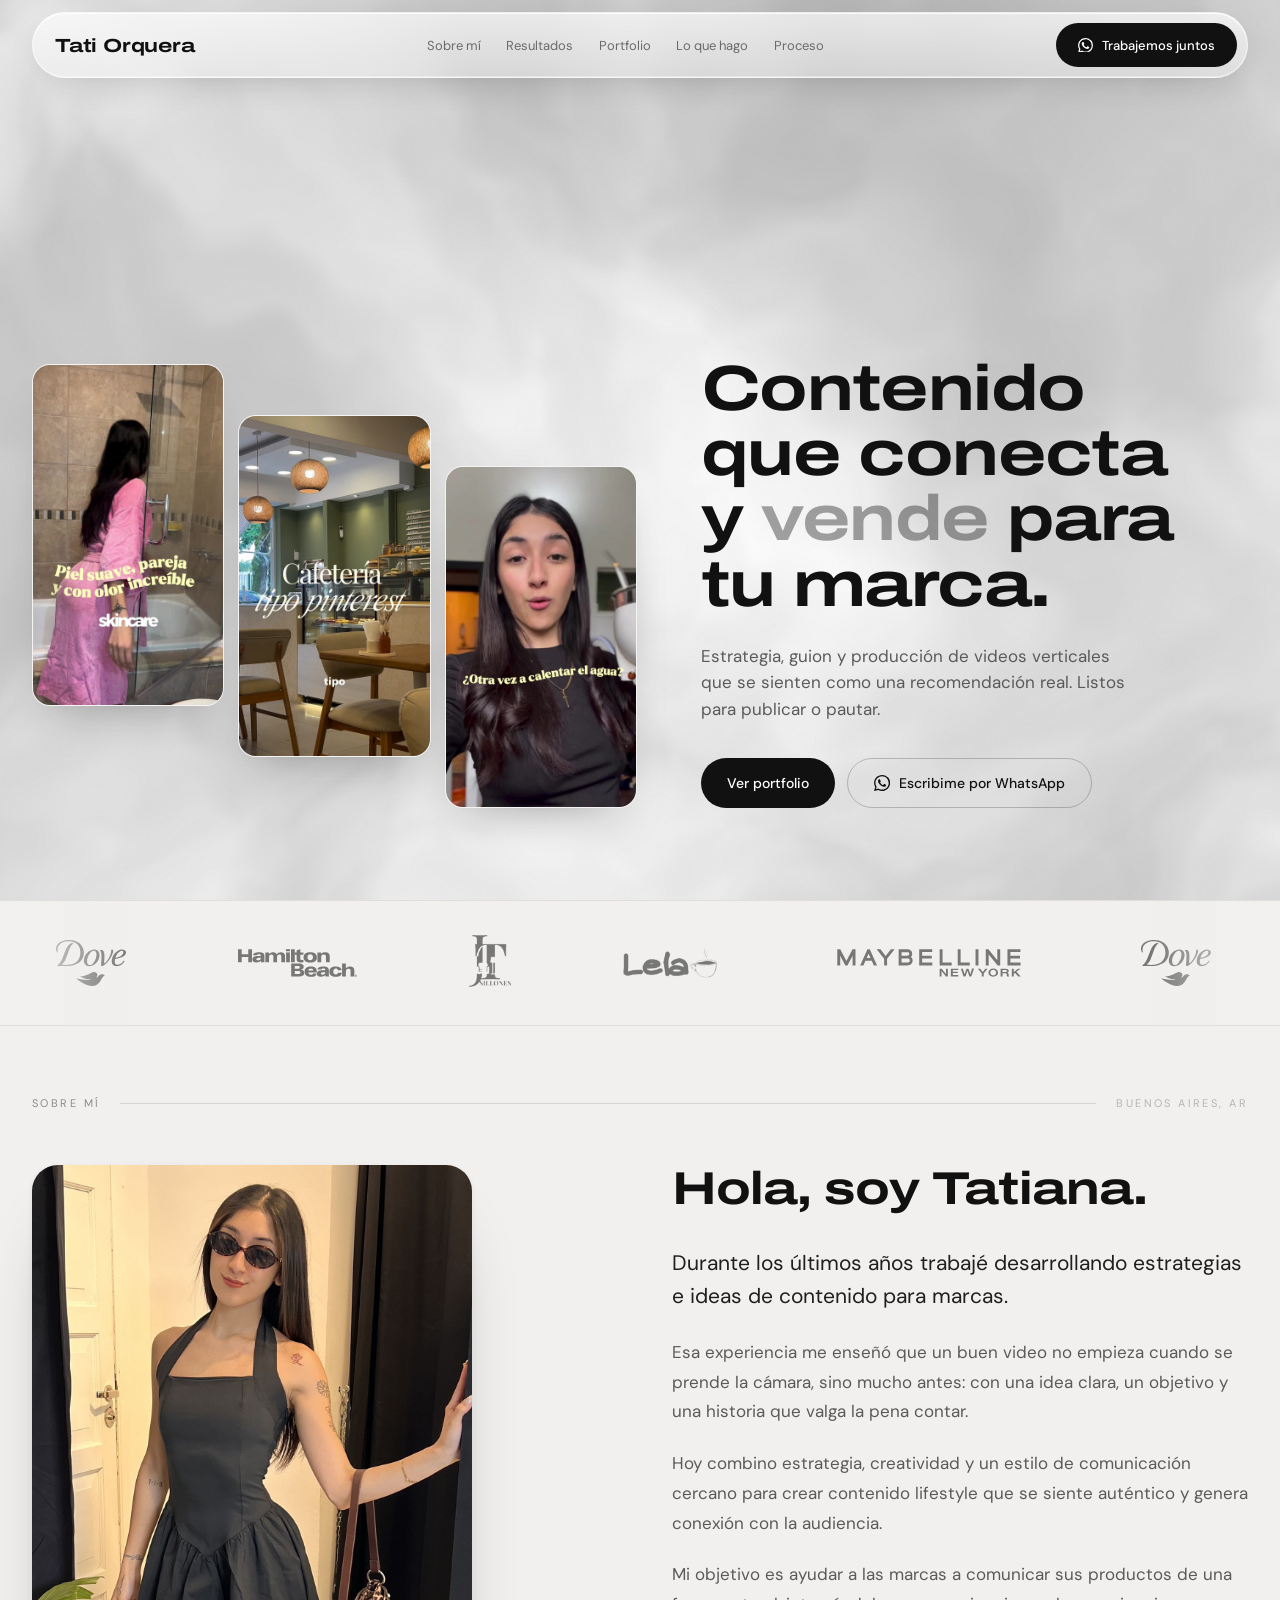
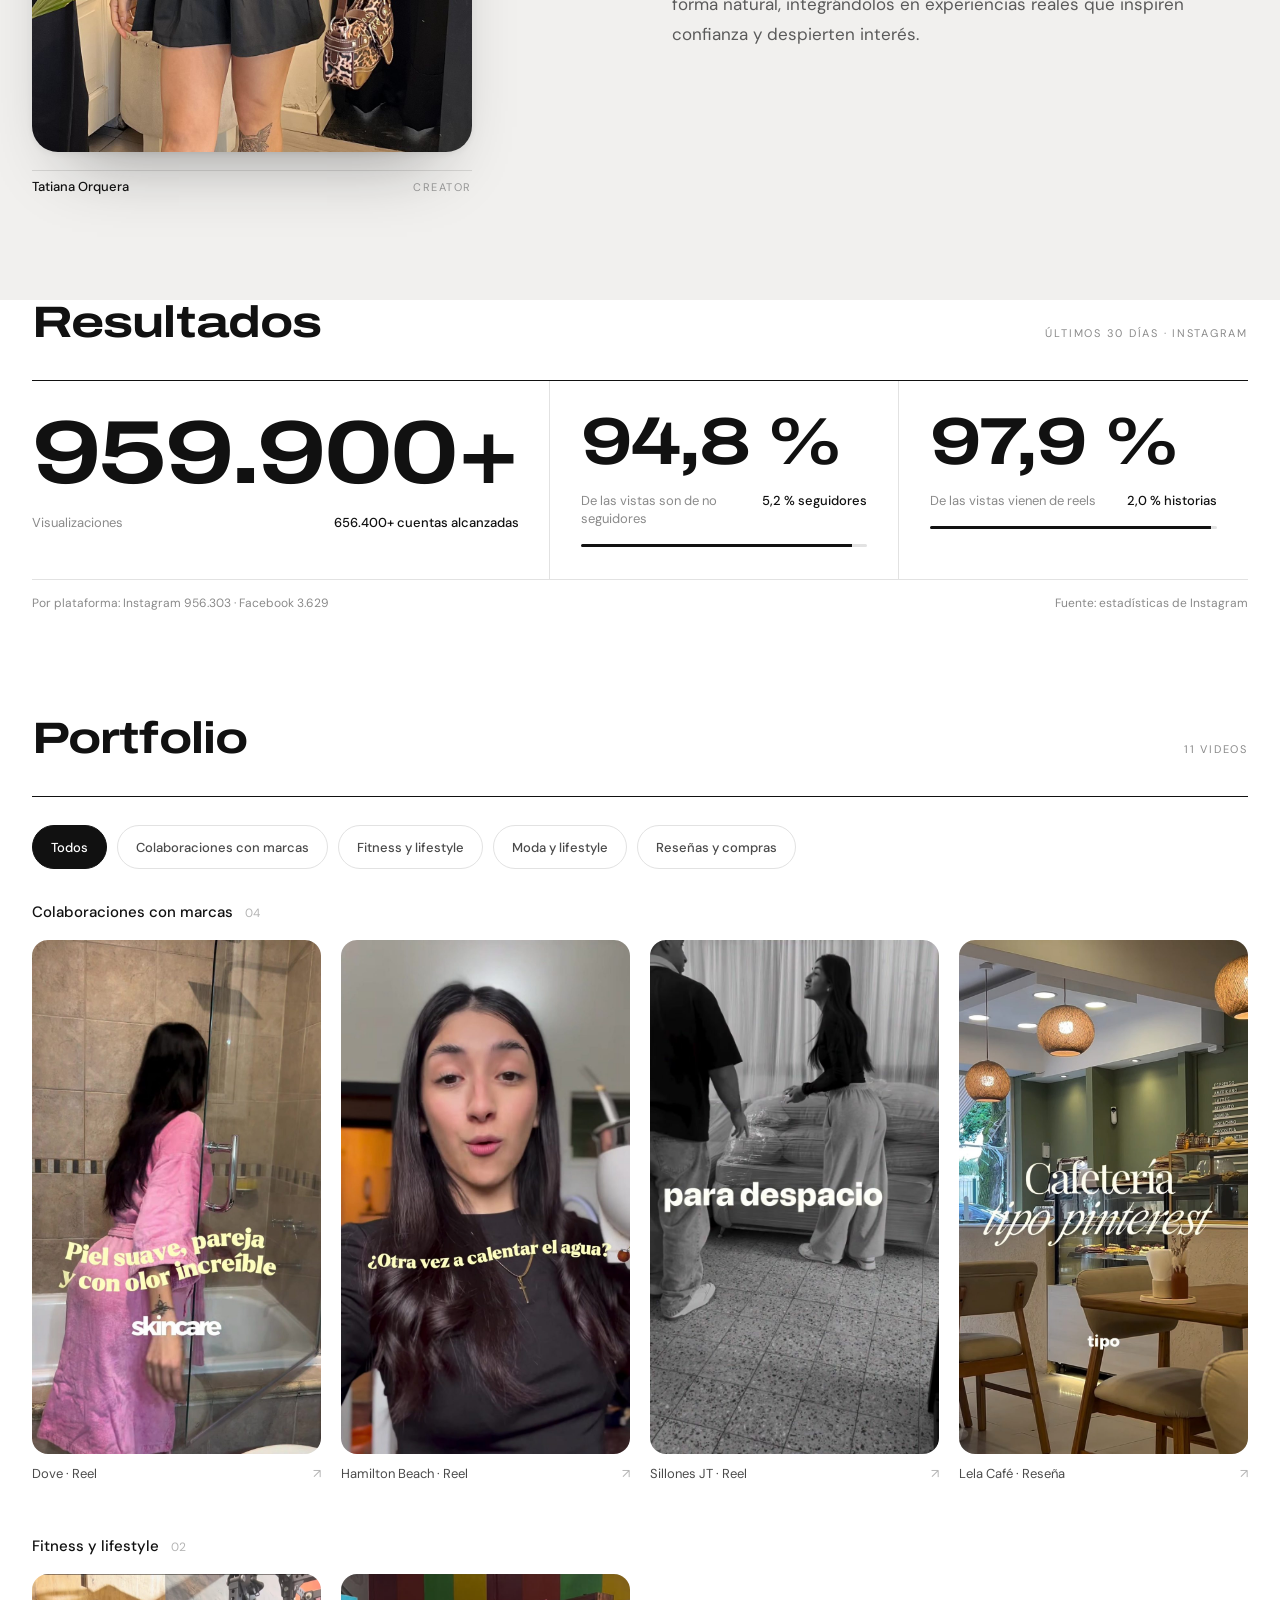
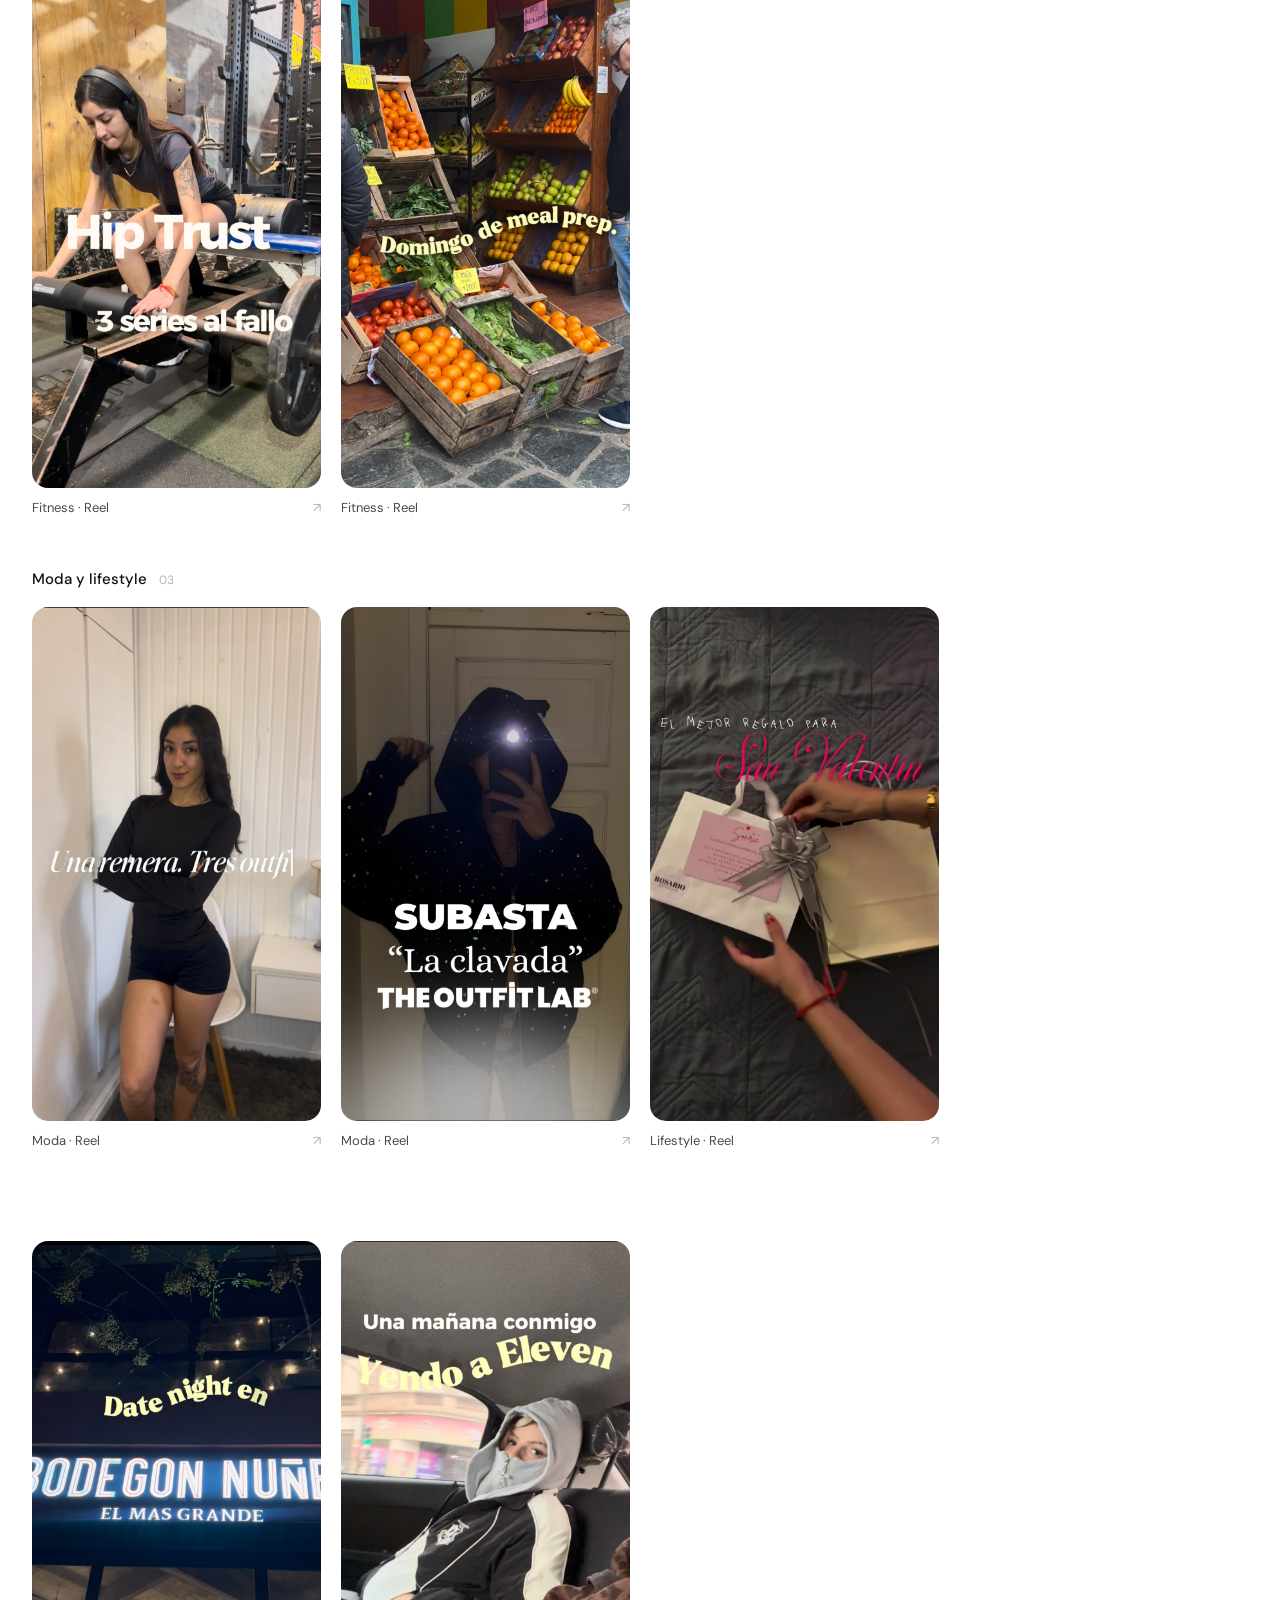
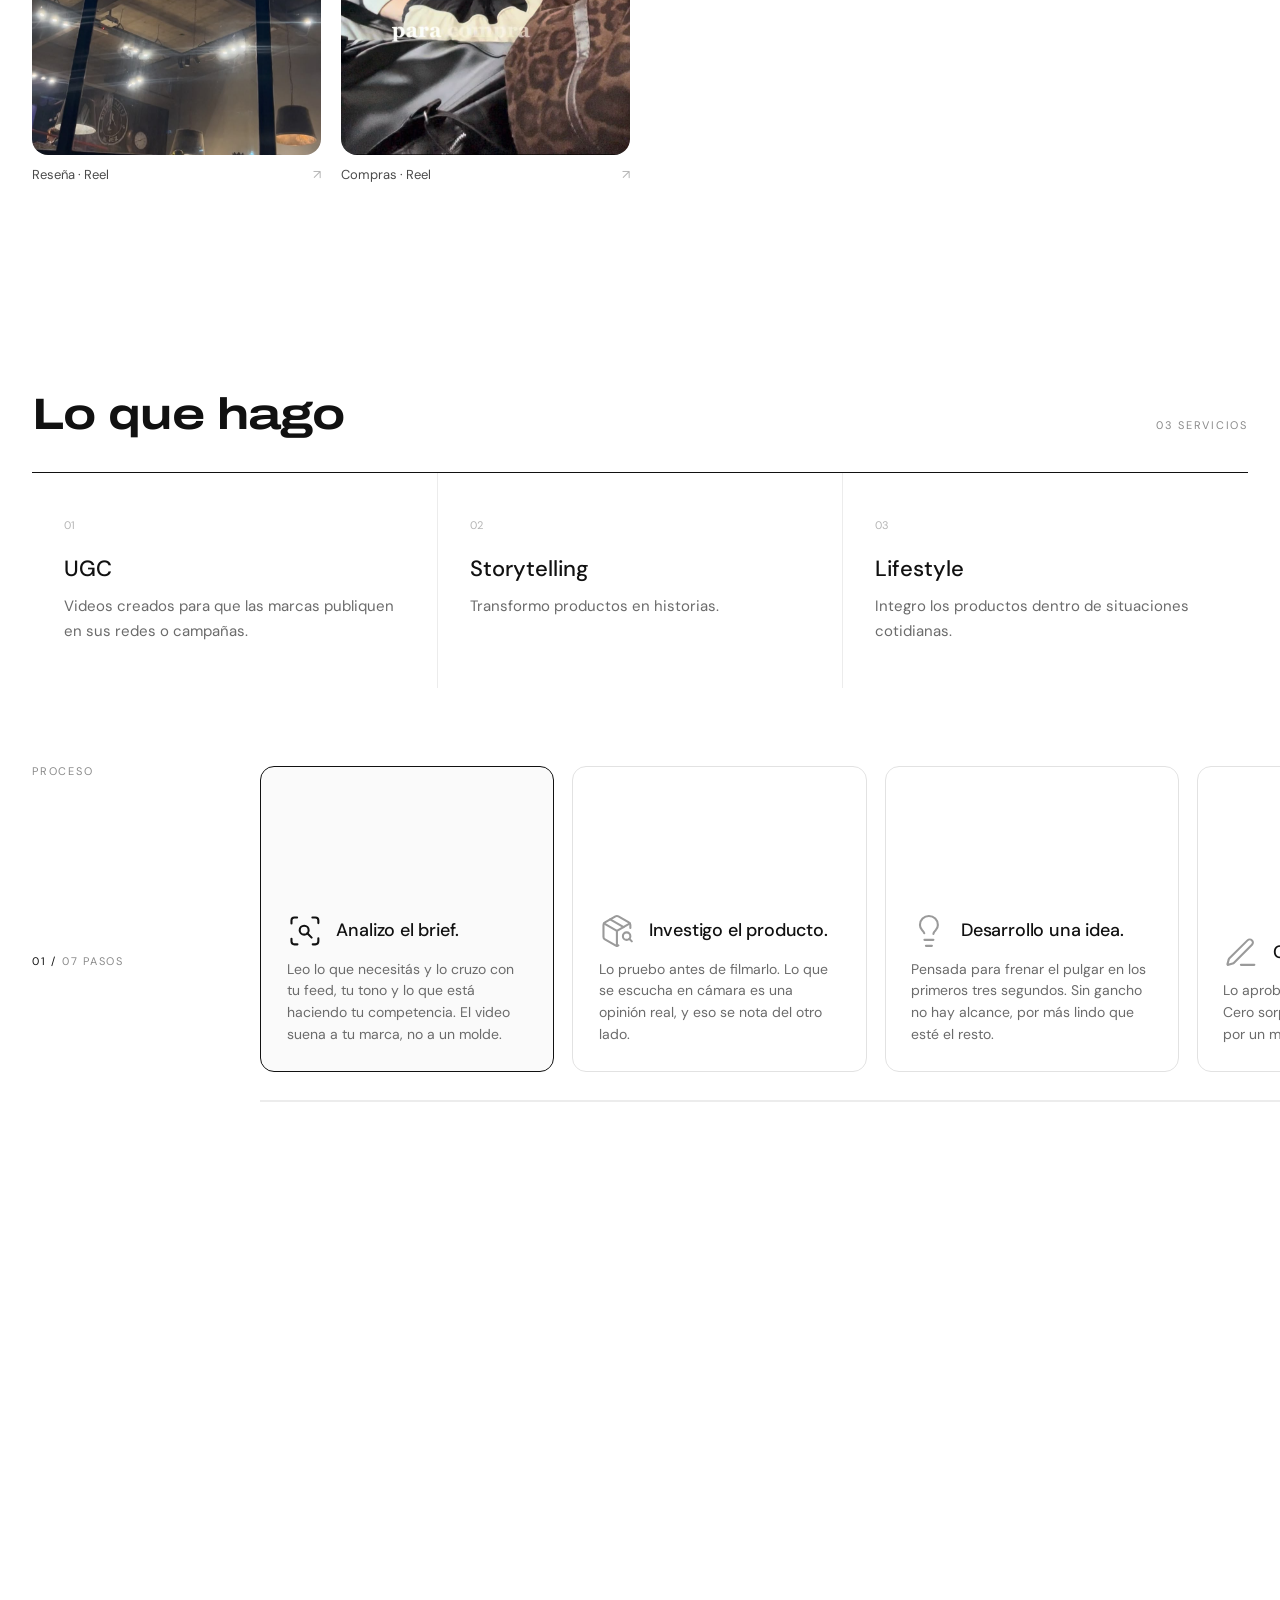
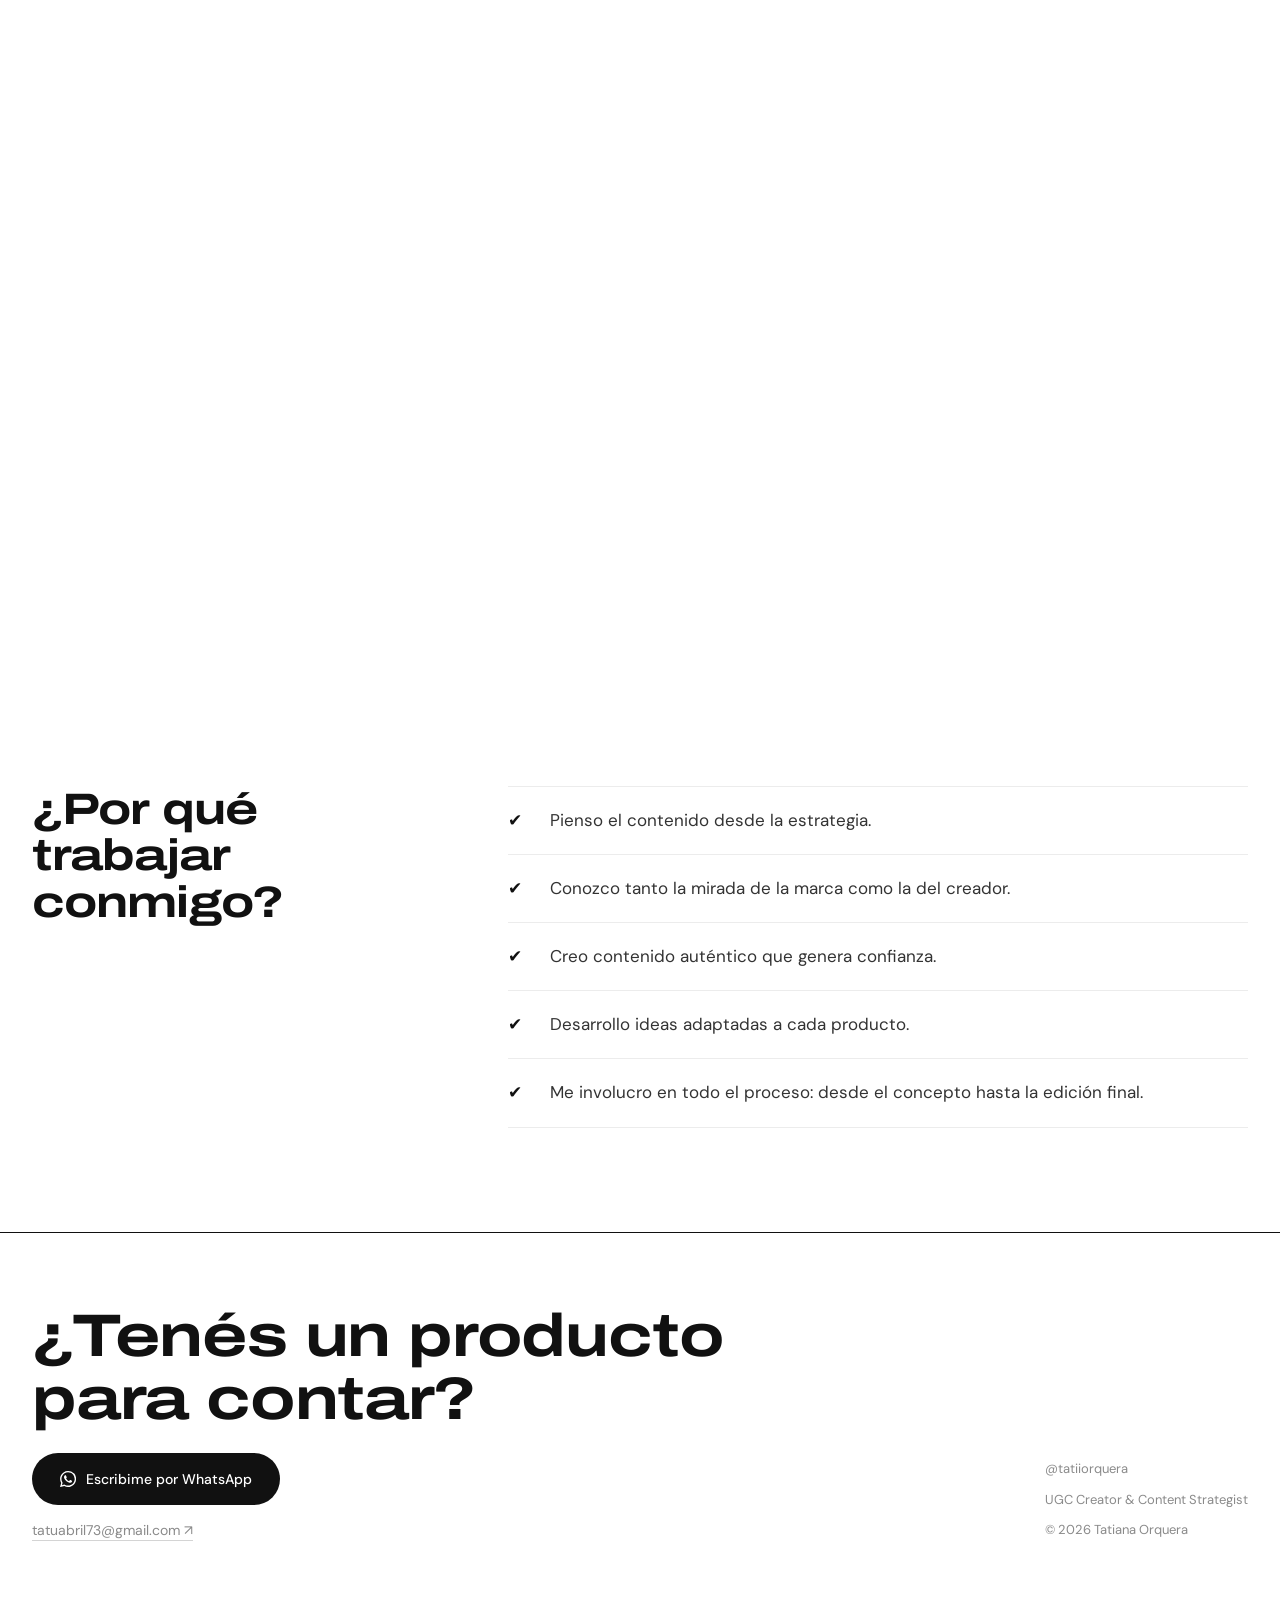
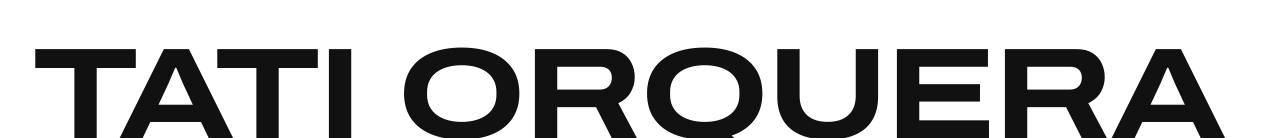
==== index.html @ 65281365 "Sumar Maybelline a la franja y achicar el aire entre el hero y Sobre mí Pedido de Agus mirando el ce" ====
<!DOCTYPE html>
<html lang="es">
<head>
<meta charset="utf-8">
<meta name="viewport" content="width=device-width, initial-scale=1">
<title>Tatiana Orquera — UGC Creator &amp; Content Strategist</title>
<meta name="description" content="Contenido que conecta y vende para tu marca. UGC, storytelling y lifestyle desde Buenos Aires, Argentina.">
<meta name="author" content="Tatiana Orquera">
<meta name="theme-color" content="#f1f0ee">

<meta property="og:type" content="website">
<meta property="og:locale" content="es_AR">
<meta property="og:title" content="Tatiana Orquera — UGC Creator &amp; Content Strategist">
<meta property="og:description" content="Contenido que conecta y vende para tu marca.">
<meta property="og:image" content="assets/tat-sobre-2.jpg">
<meta name="twitter:card" content="summary_large_image">

<link rel="preconnect" href="https://fonts.googleapis.com">
<link rel="preconnect" href="https://fonts.gstatic.com" crossorigin>
<link href="https://fonts.googleapis.com/css2?family=Archivo:wdth,wght@62..125,400..900&family=DM+Sans:opsz,wght@9..40,300;9..40,400;9..40,500;9..40,700&display=swap" rel="stylesheet">
<link rel="stylesheet" href="styles.css?v=6">
<link rel="icon" href="data:image/svg+xml,%3Csvg xmlns='http://www.w3.org/2000/svg' viewBox='0 0 400 400'%3E%3Crect width='400' height='400' fill='%23f1f0ee'/%3E%3Ctext x='200' y='228' text-anchor='middle' font-family='Helvetica,Arial,sans-serif' font-size='112' font-weight='700' fill='%23111111'%3ETO%3C/text%3E%3C/svg%3E">
</head>
<body>

<!-- ================= NAV ================= -->
<div class="nav">
  <div class="nav__bar">
    <a class="nav__logo" href="#top">Tati Orquera</a>

    <nav class="nav__links" aria-label="Navegación principal">
      <a href="#sobre">Sobre mí</a>
      <a href="#resultados">Resultados</a>
      <a href="#portfolio">Portfolio</a>
      <a href="#servicios">Lo que hago</a>
      <a href="#proceso">Proceso</a>
    </nav>

    <!-- Los 4 CTAs de contacto van a WhatsApp. El numero y el texto prellenado
         estan escritos en cada href: para cambiarlos, buscar "wa.me" en este
         archivo (nav, panel mobile, hero y footer). -->
    <a class="nav__cta" href="https://wa.me/5491126948688?text=Hola%20Tati!%20Vi%20tu%20portfolio%20y%20quiero%20contarte%20sobre%20mi%20marca." target="_blank" rel="noopener"><svg class="ico-wa" viewBox="0 0 24 24" aria-hidden="true" focusable="false"><path d="M17.472 14.382c-.297-.149-1.758-.867-2.03-.967-.273-.099-.471-.148-.67.15-.197.297-.767.966-.94 1.164-.173.199-.347.223-.644.075-.297-.15-1.255-.463-2.39-1.475-.883-.788-1.48-1.761-1.653-2.059-.173-.297-.018-.458.13-.606.134-.133.298-.347.446-.52.149-.174.198-.298.298-.497.099-.198.05-.371-.025-.52-.075-.149-.669-1.612-.916-2.207-.242-.579-.487-.5-.669-.51-.173-.008-.371-.01-.57-.01-.198 0-.52.074-.792.372-.272.297-1.04 1.016-1.04 2.479 0 1.462 1.065 2.875 1.213 3.074.149.198 2.096 3.2 5.077 4.487.709.306 1.262.489 1.694.625.712.227 1.36.195 1.871.118.571-.085 1.758-.719 2.006-1.413.248-.694.248-1.289.173-1.413-.074-.124-.272-.198-.57-.347m-5.421 7.403h-.004a9.87 9.87 0 0 1-5.031-1.378l-.361-.214-3.741.982.998-3.648-.235-.374a9.86 9.86 0 0 1-1.51-5.26c.001-5.45 4.436-9.884 9.888-9.884 2.64 0 5.122 1.03 6.988 2.898a9.825 9.825 0 0 1 2.893 6.994c-.003 5.45-4.437 9.884-9.885 9.884m8.413-18.297A11.815 11.815 0 0 0 12.05 0C5.495 0 .16 5.335.157 11.892c0 2.096.547 4.142 1.588 5.945L.057 24l6.305-1.654a11.882 11.882 0 0 0 5.683 1.448h.005c6.554 0 11.89-5.335 11.893-11.893A11.821 11.821 0 0 0 20.885 3.4"/></svg>Trabajemos juntos</a>

    <button class="nav__burger" type="button" aria-label="Menú" aria-expanded="false" aria-controls="nav-panel">
      <span></span><span></span><span></span>
    </button>
  </div>

  <div class="nav__panel" id="nav-panel" hidden>
    <a href="#sobre">Sobre mí</a>
    <a href="#resultados">Resultados</a>
    <a href="#portfolio">Portfolio</a>
    <a href="#servicios">Lo que hago</a>
    <a href="#proceso">Proceso</a>
    <a class="nav__panel-cta" href="https://wa.me/5491126948688?text=Hola%20Tati!%20Vi%20tu%20portfolio%20y%20quiero%20contarte%20sobre%20mi%20marca." target="_blank" rel="noopener"><svg class="ico-wa" viewBox="0 0 24 24" aria-hidden="true" focusable="false"><path d="M17.472 14.382c-.297-.149-1.758-.867-2.03-.967-.273-.099-.471-.148-.67.15-.197.297-.767.966-.94 1.164-.173.199-.347.223-.644.075-.297-.15-1.255-.463-2.39-1.475-.883-.788-1.48-1.761-1.653-2.059-.173-.297-.018-.458.13-.606.134-.133.298-.347.446-.52.149-.174.198-.298.298-.497.099-.198.05-.371-.025-.52-.075-.149-.669-1.612-.916-2.207-.242-.579-.487-.5-.669-.51-.173-.008-.371-.01-.57-.01-.198 0-.52.074-.792.372-.272.297-1.04 1.016-1.04 2.479 0 1.462 1.065 2.875 1.213 3.074.149.198 2.096 3.2 5.077 4.487.709.306 1.262.489 1.694.625.712.227 1.36.195 1.871.118.571-.085 1.758-.719 2.006-1.413.248-.694.248-1.289.173-1.413-.074-.124-.272-.198-.57-.347m-5.421 7.403h-.004a9.87 9.87 0 0 1-5.031-1.378l-.361-.214-3.741.982.998-3.648-.235-.374a9.86 9.86 0 0 1-1.51-5.26c.001-5.45 4.436-9.884 9.888-9.884 2.64 0 5.122 1.03 6.988 2.898a9.825 9.825 0 0 1 2.893 6.994c-.003 5.45-4.437 9.884-9.885 9.884m8.413-18.297A11.815 11.815 0 0 0 12.05 0C5.495 0 .16 5.335.157 11.892c0 2.096.547 4.142 1.588 5.945L.057 24l6.305-1.654a11.882 11.882 0 0 0 5.683 1.448h.005c6.554 0 11.89-5.335 11.893-11.893A11.821 11.821 0 0 0 20.885 3.4"/></svg>Trabajemos juntos</a>
  </div>
</div>

<!-- ================= HERO =================
     Estructura de la plantilla Kommakomma (maqueta A de t_5225a700): tres
     portadas escalonadas a la izquierda, el titular a la derecha y una fila de
     "trabajo destacado" al pie. El fondo nublado en WebGL es el de siempre. -->
<header class="hero" id="top">
  <div class="hero__bg" aria-hidden="true">
    <canvas class="hero__canvas"></canvas>
    <div class="hero__spot"></div>
    <div class="hero__noise"></div>
  </div>

  <div class="hero__inner">
    <div class="hero__strips">
      <a class="strip" href="https://www.instagram.com/p/Dd2TcdOgCcC/" target="_blank" rel="noopener" aria-label="Ver el reel para Dove">
        <img src="assets/reels/collab-dove.jpg" width="360" height="640" alt="Reel para Dove" fetchpriority="high" decoding="async">
      </a>
      <a class="strip" href="https://www.instagram.com/p/Dd60JBLP77_/" target="_blank" rel="noopener" aria-label="Ver la reseña de Lela Café">
        <img src="assets/reels/collab-lela-cafe.jpg" width="360" height="640" alt="Reseña de Lela Café" decoding="async">
      </a>
      <a class="strip" href="https://www.instagram.com/p/DcELaFHBp1u/" target="_blank" rel="noopener" aria-label="Ver el reel para Hamilton Beach">
        <img src="assets/reels/collab-hamilton-beach.jpg" width="360" height="640" alt="Reel para Hamilton Beach" decoding="async">
      </a>
    </div>

    <div class="hero__copy">
      <h1 class="hero__title">Contenido que conecta y <span>vende</span> para tu marca.</h1>
      <p class="hero__lead">Estrategia, guion y producción de videos verticales que se sienten como una recomendación real. Listos para publicar o pautar.</p>
      <div class="hero__actions">
        <a class="btn btn--solid" href="#portfolio">Ver portfolio</a>
        <a class="btn btn--ghost" href="https://wa.me/5491126948688?text=Hola%20Tati!%20Vi%20tu%20portfolio%20y%20quiero%20contarte%20sobre%20mi%20marca." target="_blank" rel="noopener"><svg class="ico-wa" viewBox="0 0 24 24" aria-hidden="true" focusable="false"><path d="M17.472 14.382c-.297-.149-1.758-.867-2.03-.967-.273-.099-.471-.148-.67.15-.197.297-.767.966-.94 1.164-.173.199-.347.223-.644.075-.297-.15-1.255-.463-2.39-1.475-.883-.788-1.48-1.761-1.653-2.059-.173-.297-.018-.458.13-.606.134-.133.298-.347.446-.52.149-.174.198-.298.298-.497.099-.198.05-.371-.025-.52-.075-.149-.669-1.612-.916-2.207-.242-.579-.487-.5-.669-.51-.173-.008-.371-.01-.57-.01-.198 0-.52.074-.792.372-.272.297-1.04 1.016-1.04 2.479 0 1.462 1.065 2.875 1.213 3.074.149.198 2.096 3.2 5.077 4.487.709.306 1.262.489 1.694.625.712.227 1.36.195 1.871.118.571-.085 1.758-.719 2.006-1.413.248-.694.248-1.289.173-1.413-.074-.124-.272-.198-.57-.347m-5.421 7.403h-.004a9.87 9.87 0 0 1-5.031-1.378l-.361-.214-3.741.982.998-3.648-.235-.374a9.86 9.86 0 0 1-1.51-5.26c.001-5.45 4.436-9.884 9.888-9.884 2.64 0 5.122 1.03 6.988 2.898a9.825 9.825 0 0 1 2.893 6.994c-.003 5.45-4.437 9.884-9.885 9.884m8.413-18.297A11.815 11.815 0 0 0 12.05 0C5.495 0 .16 5.335.157 11.892c0 2.096.547 4.142 1.588 5.945L.057 24l6.305-1.654a11.882 11.882 0 0 0 5.683 1.448h.005c6.554 0 11.89-5.335 11.893-11.893A11.821 11.821 0 0 0 20.885 3.4"/></svg>Escribime por WhatsApp</a>
      </div>
    </div>
  </div>
</header>

<!-- ================= MARCAS (franja) =================
     Logos reales de las marcas con las que trabajó, en gris. Se repiten
     cuatro veces: el track se desplaza un 50 % y cada mitad tiene que
     cubrir una pantalla ancha sin corte. Solo la primera tanda se lee
     con lector de pantalla. Reemplaza al ticker de palabras y a la
     sección "Marcas con las que trabajé" que estaba al pie. -->
<section class="logos" aria-label="Marcas con las que trabajé">
  <ul class="logos__track">
    <li><img src="assets/marcas/dove.svg" alt="Dove" width="120" height="78" class="logo--dove"></li>
    <li><img src="assets/marcas/hamilton-beach.svg" alt="Hamilton Beach" width="160" height="38" class="logo--hb"></li>
    <li><img src="assets/marcas/sillones-jt.png" alt="Sillones JT" width="60" height="80" class="logo--jt"></li>
    <li><img src="assets/marcas/lela-cafe.png" alt="Lela Café" width="120" height="38" class="logo--lela"></li>
    <li><img src="assets/marcas/maybelline.svg" alt="Maybelline" width="241" height="53" class="logo--mny"></li>
    <li aria-hidden="true"><img src="assets/marcas/dove.svg" alt="" width="120" height="78" class="logo--dove"></li>
    <li aria-hidden="true"><img src="assets/marcas/hamilton-beach.svg" alt="" width="160" height="38" class="logo--hb"></li>
    <li aria-hidden="true"><img src="assets/marcas/sillones-jt.png" alt="" width="60" height="80" class="logo--jt"></li>
    <li aria-hidden="true"><img src="assets/marcas/lela-cafe.png" alt="" width="120" height="38" class="logo--lela"></li>
    <li aria-hidden="true"><img src="assets/marcas/maybelline.svg" alt="" width="241" height="53" class="logo--mny"></li>
    <li aria-hidden="true"><img src="assets/marcas/dove.svg" alt="" width="120" height="78" class="logo--dove"></li>
    <li aria-hidden="true"><img src="assets/marcas/hamilton-beach.svg" alt="" width="160" height="38" class="logo--hb"></li>
    <li aria-hidden="true"><img src="assets/marcas/sillones-jt.png" alt="" width="60" height="80" class="logo--jt"></li>
    <li aria-hidden="true"><img src="assets/marcas/lela-cafe.png" alt="" width="120" height="38" class="logo--lela"></li>
    <li aria-hidden="true"><img src="assets/marcas/maybelline.svg" alt="" width="241" height="53" class="logo--mny"></li>
    <li aria-hidden="true"><img src="assets/marcas/dove.svg" alt="" width="120" height="78" class="logo--dove"></li>
    <li aria-hidden="true"><img src="assets/marcas/hamilton-beach.svg" alt="" width="160" height="38" class="logo--hb"></li>
    <li aria-hidden="true"><img src="assets/marcas/sillones-jt.png" alt="" width="60" height="80" class="logo--jt"></li>
    <li aria-hidden="true"><img src="assets/marcas/lela-cafe.png" alt="" width="120" height="38" class="logo--lela"></li>
    <li aria-hidden="true"><img src="assets/marcas/maybelline.svg" alt="" width="241" height="53" class="logo--mny"></li>
  </ul>
</section>

<!-- ================= SOBRE MÍ ================= -->
<section class="sobre" id="sobre">
  <div class="wrap">
    <div class="rule-head">
      <h2 class="rule-head__label">Sobre mí</h2>
      <span class="rule-head__line"></span>
      <span class="rule-head__meta">Buenos Aires, AR</span>
    </div>

    <div class="sobre__grid">
      <div class="sobre__aside">
        <figure class="portrait">
          <img src="assets/tat-sobre-2.jpg" width="1200" height="1600" alt="Retrato de Tatiana Orquera" loading="lazy" decoding="async">
        </figure>
        <div class="portrait__caption">
          <span>Tatiana Orquera</span>
          <span>Creator</span>
        </div>
      </div>

      <div class="sobre__body">
        <p class="sobre__hi">Hola, soy Tatiana.</p>
        <p class="sobre__lead">Durante los últimos años trabajé desarrollando estrategias e ideas de contenido para marcas.</p>
        <p class="sobre__p">Esa experiencia me enseñó que un buen video no empieza cuando se prende la cámara, sino mucho antes: con una idea clara, un objetivo y una historia que valga la pena contar.</p>
        <p class="sobre__p">Hoy combino estrategia, creatividad y un estilo de comunicación cercano para crear contenido lifestyle que se siente auténtico y genera conexión con la audiencia.</p>
        <p class="sobre__p">Mi objetivo es ayudar a las marcas a comunicar sus productos de una forma natural, integrándolos en experiencias reales que inspiren confianza y despierten interés.</p>
      </div>
    </div>
  </div>
</section>

<!-- ================= RESULTADOS =================
     Números grandes con reglas finas, como la maqueta A. Las barras son
     proporcionales al porcentaje (el ancho va en --p). Datos de Instagram. -->
<section class="resultados" id="resultados">
  <div class="wrap">
    <div class="sec-head">
      <h2 class="sec-head__title">Resultados</h2>
      <span class="sec-head__meta">Últimos 30 días · Instagram</span>
    </div>

    <div class="nums">
      <article class="num num--main">
        <div class="num__v">959.900+</div>
        <p class="num__l"><span>Visualizaciones</span><b>656.400+ cuentas alcanzadas</b></p>
      </article>
      <article class="num">
        <div class="num__v">94,8 %</div>
        <p class="num__l"><span>De las vistas son de no seguidores</span><b>5,2 % seguidores</b></p>
        <i class="num__bar" style="--p:94.8%"></i>
      </article>
      <article class="num">
        <div class="num__v">97,9 %</div>
        <p class="num__l"><span>De las vistas vienen de reels</span><b>2,0 % historias</b></p>
        <i class="num__bar" style="--p:97.9%"></i>
      </article>
    </div>
    <p class="nums__foot"><span>Por plataforma: Instagram 956.303 · Facebook 3.629</span><span>Fuente: estadísticas de Instagram</span></p>
  </div>
</section>

<!-- ================= PORTFOLIO ================= -->
<section class="portfolio" id="portfolio" data-cat="all">
  <div class="wrap">
    <div class="sec-head">
      <h2 class="sec-head__title">Portfolio</h2>
      <span class="sec-head__meta">11 videos</span>
    </div>

    <div class="tabs" role="tablist" aria-label="Filtrar portfolio">
      <button class="tab" role="tab" data-cat="all"  aria-selected="true"  aria-controls="grp-marcas grp-fit grp-moda grp-res">Todos</button>
      <button class="tab" role="tab" data-cat="marcas" aria-selected="false" aria-controls="grp-marcas">Colaboraciones con marcas</button>
      <button class="tab" role="tab" data-cat="fit"  aria-selected="false" aria-controls="grp-fit">Fitness y lifestyle</button>
      <button class="tab" role="tab" data-cat="moda" aria-selected="false" aria-controls="grp-moda">Moda y lifestyle</button>
      <button class="tab" role="tab" data-cat="res"  aria-selected="false" aria-controls="grp-res">Reseñas y compras</button>
    </div>

    <div class="group" id="grp-marcas" data-cat="marcas">
      <div class="group__head">
        <h3>Colaboraciones con marcas</h3>
        <span>04</span>
      </div>
      <div class="reels">
        <a class="reel" href="https://www.instagram.com/p/Dd2TcdOgCcC/" target="_blank" rel="noopener">
          <div class="reel__frame" data-placeholder="Portada del reel">
            <img src="assets/reels/collab-dove.jpg" alt="Reel para Dove: rutina de ducha con la línea Everything Shower" loading="lazy" decoding="async">
          </div>
          <div class="reel__meta"><span>Dove · Reel</span><span class="reel__arrow">↗</span></div>
        </a>
        <a class="reel" href="https://www.instagram.com/p/DcELaFHBp1u/" target="_blank" rel="noopener">
          <div class="reel__frame" data-placeholder="Portada del reel">
            <img src="assets/reels/collab-hamilton-beach.jpg" alt="Reel para Hamilton Beach: la pava eléctrica para el mate" loading="lazy" decoding="async">
          </div>
          <div class="reel__meta"><span>Hamilton Beach · Reel</span><span class="reel__arrow">↗</span></div>
        </a>
        <a class="reel" href="https://www.instagram.com/p/DcekUw6pFPO/" target="_blank" rel="noopener">
          <div class="reel__frame" data-placeholder="Portada del reel">
            <img src="assets/reels/collab-sillones-jt.jpg" alt="Reel para Sillones JT: llega el sillón nuevo" loading="lazy" decoding="async">
          </div>
          <div class="reel__meta"><span>Sillones JT · Reel</span><span class="reel__arrow">↗</span></div>
        </a>
        <a class="reel" href="https://www.instagram.com/p/Dd60JBLP77_/" target="_blank" rel="noopener">
          <div class="reel__frame" data-placeholder="Portada del reel">
            <img src="assets/reels/collab-lela-cafe.jpg" alt="Reel de reseña: cafetería Lela Café" loading="lazy" decoding="async">
          </div>
          <div class="reel__meta"><span>Lela Café · Reseña</span><span class="reel__arrow">↗</span></div>
        </a>
      </div>
    </div>

    <div class="group" id="grp-fit" data-cat="fit">
      <div class="group__head">
        <h3>Fitness y lifestyle</h3>
        <span>02</span>
      </div>
      <div class="reels">
        <a class="reel" href="https://www.instagram.com/reel/Dbds50-g-Pz/" target="_blank" rel="noopener">
          <div class="reel__frame" data-placeholder="Portada del reel">
            <img src="assets/reels/reel-fit-1.jpg" alt="Reel de fitness y lifestyle" loading="lazy" decoding="async">
          </div>
          <div class="reel__meta"><span>Fitness · Reel</span><span class="reel__arrow">↗</span></div>
        </a>
        <a class="reel" href="https://www.instagram.com/reel/DbjzSzgg4Fv/" target="_blank" rel="noopener">
          <div class="reel__frame" data-placeholder="Portada del reel">
            <img src="assets/reels/reel-fit-2.jpg" alt="Reel de fitness y lifestyle" loading="lazy" decoding="async">
          </div>
          <div class="reel__meta"><span>Fitness · Reel</span><span class="reel__arrow">↗</span></div>
        </a>
      </div>
    </div>

    <div class="group" id="grp-moda" data-cat="moda">
      <div class="group__head">
        <h3>Moda y lifestyle</h3>
        <span>03</span>
      </div>
      <div class="reels">
        <a class="reel" href="https://www.instagram.com/reel/DbZGqeRMq2l/" target="_blank" rel="noopener">
          <div class="reel__frame" data-placeholder="Portada del reel">
            <img src="assets/reels/reel-moda-1.jpg" alt="Reel de moda: una remera, tres outfits" loading="lazy" decoding="async">
          </div>
          <div class="reel__meta"><span>Moda · Reel</span><span class="reel__arrow">↗</span></div>
        </a>
        <a class="reel" href="https://www.instagram.com/reel/DXkL4sUkZz_/" target="_blank" rel="noopener">
          <div class="reel__frame" data-placeholder="Portada del reel">
            <img src="assets/reels/reel-moda-2.jpg" alt="Reel de moda y lifestyle" loading="lazy" decoding="async">
          </div>
          <div class="reel__meta"><span>Moda · Reel</span><span class="reel__arrow">↗</span></div>
        </a>
        <a class="reel" href="https://www.instagram.com/reel/DUrYJG8gNAv/" target="_blank" rel="noopener">
          <div class="reel__frame" data-placeholder="Portada del reel">
            <img src="assets/reels/reel-moda-3.jpg" alt="Reel de lifestyle" loading="lazy" decoding="async">
          </div>
          <div class="reel__meta"><span>Lifestyle · Reel</span><span class="reel__arrow">↗</span></div>
        </a>
      </div>
    </div>

    <div class="group group--last" id="grp-res" data-cat="res">
      <div class="group__head">
        <h3>Reseñas y compras / lugares</h3>
        <span>02</span>
      </div>
      <div class="reels">
        <a class="reel" href="https://www.instagram.com/reel/DbqSKSdg8qJ/" target="_blank" rel="noopener">
          <div class="reel__frame" data-placeholder="Portada del reel">
            <img src="assets/reels/reel-res-1.jpg" alt="Reel de reseña: date night en Bodegón Núñez" loading="lazy" decoding="async">
          </div>
          <div class="reel__meta"><span>Reseña · Reel</span><span class="reel__arrow">↗</span></div>
        </a>
        <a class="reel" href="https://www.instagram.com/reel/DbVqaI2AG2d/" target="_blank" rel="noopener">
          <div class="reel__frame" data-placeholder="Portada del reel">
            <img src="assets/reels/reel-res-2.jpg" alt="Reel de compras: una mañana yendo a Eleven" loading="lazy" decoding="async">
          </div>
          <div class="reel__meta"><span>Compras · Reel</span><span class="reel__arrow">↗</span></div>
        </a>
      </div>
    </div>
  </div>
</section>

<!-- ================= LO QUE HAGO ================= -->
<section class="servicios" id="servicios">
  <div class="wrap">
    <div class="sec-head">
      <h2 class="sec-head__title">Lo que hago</h2>
      <span class="sec-head__meta">03 servicios</span>
    </div>

    <div class="cards">
      <article class="card">
        <span class="card__num">01</span>
        <h3 class="card__title">UGC</h3>
        <p class="card__text">Videos creados para que las marcas publiquen en sus redes o campañas.</p>
      </article>
      <article class="card">
        <span class="card__num">02</span>
        <h3 class="card__title">Storytelling</h3>
        <p class="card__text">Transformo productos en historias.</p>
      </article>
      <article class="card">
        <span class="card__num">03</span>
        <h3 class="card__title">Lifestyle</h3>
        <p class="card__text">Integro los productos dentro de situaciones cotidianas.</p>
      </article>
    </div>
  </div>

  <!-- ===== PROCESO =====
       Vive dentro de "Lo que hago" porque la fila "Producción" que estaba aca
       (Idea / Guion / Grabación / Edición / Entrega) era un subconjunto exacto
       de estos 7 pasos: le faltaban el 01 y el 02, justo los que separan a una
       creadora de una editora de video. Sale del .wrap para poder sangrar hasta
       el borde derecho; el id se conserva para que el link del nav siga yendo
       a algun lado.

       Track horizontal: el JS mide el ancho del riel, estira el contenedor esa
       misma cantidad y fija la banda en pantalla, asi el scroll vertical mueve
       los pasos de lado. Sin JS, en mobile o con movimiento reducido nunca se
       agrega .proceso--pinned y queda como carrusel con scroll-snap, que es el
       mismo markup: no hay una version "rota" del bloque.
       Iconos: Lucide (lucide.dev, ISC), inline. El pathLength="1" normaliza
       cada trazo a longitud 1 para dibujarlo con dashoffset sin medirlo. -->
  <div class="proceso" id="proceso">
    <div class="proceso__stage">
      <div class="proceso__grid">
        <div class="proceso__aside">
          <h3 class="listrow__label">Proceso</h3>
          <!-- El JS antepone "NN / ". Sin JS, o si los 7 entran juntos en
               pantalla, queda un "07 pasos" a secas. -->
          <span class="proceso__meta"><span class="proceso__count"></span>07 pasos</span>
        </div>

        <div class="proceso__main">
          <div class="proceso__viewport">
            <ol class="proceso__track">
              <li class="pstep">
                <svg class="pstep__icon" viewBox="0 0 24 24" fill="none" stroke="currentColor" stroke-width="1.4" stroke-linecap="round" stroke-linejoin="round" aria-hidden="true" focusable="false">
                  <path pathLength="1" d="M3 7V5a2 2 0 0 1 2-2h2"/>
                  <path pathLength="1" d="M17 3h2a2 2 0 0 1 2 2v2"/>
                  <path pathLength="1" d="M21 17v2a2 2 0 0 1-2 2h-2"/>
                  <path pathLength="1" d="M7 21H5a2 2 0 0 1-2-2v-2"/>
                  <circle pathLength="1" cx="11.5" cy="11.5" r="3"/>
                  <path pathLength="1" d="m16.5 16.5-2.9-2.9"/>
                </svg>
                <h4 class="pstep__t">Analizo el brief.</h4>
                <p class="pstep__d">Leo lo que necesitás y lo cruzo con tu feed, tu tono y lo que está haciendo tu competencia. El video suena a tu marca, no a un molde.</p>
              </li>

              <li class="pstep">
                <svg class="pstep__icon" viewBox="0 0 24 24" fill="none" stroke="currentColor" stroke-width="1.4" stroke-linecap="round" stroke-linejoin="round" aria-hidden="true" focusable="false">
                  <path pathLength="1" d="M21 10V8a2 2 0 0 0-1-1.73l-7-4a2 2 0 0 0-2 0l-7 4A2 2 0 0 0 3 8v8a2 2 0 0 0 1 1.73l7 4a2 2 0 0 0 2 0"/>
                  <path pathLength="1" d="m7.5 4.27 9 5.15"/>
                  <path pathLength="1" d="m3.29 7 8.71 5 8.71-5"/>
                  <path pathLength="1" d="M12 22V12"/>
                  <circle pathLength="1" cx="18.5" cy="15.5" r="2.5"/>
                  <path pathLength="1" d="M20.27 17.27 22 19"/>
                </svg>
                <h4 class="pstep__t">Investigo el producto.</h4>
                <p class="pstep__d">Lo pruebo antes de filmarlo. Lo que se escucha en cámara es una opinión real, y eso se nota del otro lado.</p>
              </li>

              <li class="pstep">
                <svg class="pstep__icon" viewBox="0 0 24 24" fill="none" stroke="currentColor" stroke-width="1.4" stroke-linecap="round" stroke-linejoin="round" aria-hidden="true" focusable="false">
                  <path pathLength="1" d="M15 14c.2-1 .7-1.7 1.5-2.5 1-.9 1.5-2.2 1.5-3.5A6 6 0 0 0 6 8c0 1 .2 2.2 1.5 3.5.7.7 1.3 1.5 1.5 2.5"/>
                  <path pathLength="1" d="M9 18h6"/>
                  <path pathLength="1" d="M10 22h4"/>
                </svg>
                <h4 class="pstep__t">Desarrollo una idea.</h4>
                <p class="pstep__d">Pensada para frenar el pulgar en los primeros tres segundos. Sin gancho no hay alcance, por más lindo que esté el resto.</p>
              </li>

              <li class="pstep">
                <svg class="pstep__icon" viewBox="0 0 24 24" fill="none" stroke="currentColor" stroke-width="1.4" stroke-linecap="round" stroke-linejoin="round" aria-hidden="true" focusable="false">
                  <path pathLength="1" d="M12 20h9"/>
                  <path pathLength="1" d="M16.4 3.6a1 1 0 0 1 3 3L7.4 18.6a2 2 0 0 1-.9.5l-2.9.9a.5.5 0 0 1-.6-.6l.8-2.9a2 2 0 0 1 .5-.9z"/>
                </svg>
                <h4 class="pstep__t">Creo un guion.</h4>
                <p class="pstep__d">Lo aprobás antes de que grabe. Cero sorpresas y cero regrabaciones por un mensaje que no era.</p>
              </li>

              <li class="pstep">
                <svg class="pstep__icon" viewBox="0 0 24 24" fill="none" stroke="currentColor" stroke-width="1.4" stroke-linecap="round" stroke-linejoin="round" aria-hidden="true" focusable="false">
                  <path pathLength="1" d="m16 13 5.2 3.5a.5.5 0 0 0 .8-.4V7.9a.5.5 0 0 0-.8-.5L16 10.5"/>
                  <rect pathLength="1" x="2" y="6" width="14" height="12" rx="2"/>
                </svg>
                <h4 class="pstep__t">Grabo.</h4>
                <p class="pstep__d">Luz natural y escenarios de todos los días. Parece una recomendación de una amiga, no una publicidad.</p>
              </li>

              <li class="pstep">
                <svg class="pstep__icon" viewBox="0 0 24 24" fill="none" stroke="currentColor" stroke-width="1.4" stroke-linecap="round" stroke-linejoin="round" aria-hidden="true" focusable="false">
                  <circle pathLength="1" cx="6" cy="6" r="3"/>
                  <circle pathLength="1" cx="6" cy="18" r="3"/>
                  <path pathLength="1" d="M8.12 8.12 12 12"/>
                  <path pathLength="1" d="M20 4 8.12 15.88"/>
                  <path pathLength="1" d="M14.8 14.8 20 20"/>
                </svg>
                <h4 class="pstep__t">Edito.</h4>
                <p class="pstep__d">Ritmo, subtítulos y placas. Se entiende igual de bien con el sonido apagado, que es como lo mira la mayoría.</p>
              </li>

              <li class="pstep">
                <svg class="pstep__icon" viewBox="0 0 24 24" fill="none" stroke="currentColor" stroke-width="1.4" stroke-linecap="round" stroke-linejoin="round" aria-hidden="true" focusable="false">
                  <path pathLength="1" d="M14.5 21.7a.5.5 0 0 0 .95-.02l6.5-19a.5.5 0 0 0-.64-.64l-19 6.5a.5.5 0 0 0-.02.94l7.93 3.18a2 2 0 0 1 1.11 1.11z"/>
                  <path pathLength="1" d="M21.85 2.15 10.91 13.09"/>
                </svg>
                <h4 class="pstep__t">Entrego contenido listo para publicar.</h4>
                <p class="pstep__d">En vertical y con los cortes hechos. Lo subís el mismo día, sin pasar por diseño ni esperar a nadie.</p>
              </li>
            </ol>
          </div>

          <div class="proceso__bar"><span class="proceso__bar-fill"></span></div>
        </div>
      </div>
    </div>
  </div>
</section>





<!-- ================= POR QUÉ ================= -->
<section class="why">
  <div class="wrap why__inner">
    <h2 class="why__title">¿Por qué trabajar conmigo?</h2>
    <ul class="why__list">
      <li><span aria-hidden="true">✔</span><span>Pienso el contenido desde la estrategia.</span></li>
      <li><span aria-hidden="true">✔</span><span>Conozco tanto la mirada de la marca como la del creador.</span></li>
      <li><span aria-hidden="true">✔</span><span>Creo contenido auténtico que genera confianza.</span></li>
      <li><span aria-hidden="true">✔</span><span>Desarrollo ideas adaptadas a cada producto.</span></li>
      <li><span aria-hidden="true">✔</span><span>Me involucro en todo el proceso: desde el concepto hasta la edición final.</span></li>
    </ul>
  </div>
</section>

<!-- ================= FOOTER ================= -->
<footer class="footer">
  <div class="wrap footer__inner">
    <div class="footer__main">
      <p class="footer__cta">¿Tenés un producto para contar?</p>
      <a class="footer__wa" href="https://wa.me/5491126948688?text=Hola%20Tati!%20Vi%20tu%20portfolio%20y%20quiero%20contarte%20sobre%20mi%20marca." target="_blank" rel="noopener"><svg class="ico-wa" viewBox="0 0 24 24" aria-hidden="true" focusable="false"><path d="M17.472 14.382c-.297-.149-1.758-.867-2.03-.967-.273-.099-.471-.148-.67.15-.197.297-.767.966-.94 1.164-.173.199-.347.223-.644.075-.297-.15-1.255-.463-2.39-1.475-.883-.788-1.48-1.761-1.653-2.059-.173-.297-.018-.458.13-.606.134-.133.298-.347.446-.52.149-.174.198-.298.298-.497.099-.198.05-.371-.025-.52-.075-.149-.669-1.612-.916-2.207-.242-.579-.487-.5-.669-.51-.173-.008-.371-.01-.57-.01-.198 0-.52.074-.792.372-.272.297-1.04 1.016-1.04 2.479 0 1.462 1.065 2.875 1.213 3.074.149.198 2.096 3.2 5.077 4.487.709.306 1.262.489 1.694.625.712.227 1.36.195 1.871.118.571-.085 1.758-.719 2.006-1.413.248-.694.248-1.289.173-1.413-.074-.124-.272-.198-.57-.347m-5.421 7.403h-.004a9.87 9.87 0 0 1-5.031-1.378l-.361-.214-3.741.982.998-3.648-.235-.374a9.86 9.86 0 0 1-1.51-5.26c.001-5.45 4.436-9.884 9.888-9.884 2.64 0 5.122 1.03 6.988 2.898a9.825 9.825 0 0 1 2.893 6.994c-.003 5.45-4.437 9.884-9.885 9.884m8.413-18.297A11.815 11.815 0 0 0 12.05 0C5.495 0 .16 5.335.157 11.892c0 2.096.547 4.142 1.588 5.945L.057 24l6.305-1.654a11.882 11.882 0 0 0 5.683 1.448h.005c6.554 0 11.89-5.335 11.893-11.893A11.821 11.821 0 0 0 20.885 3.4"/></svg>Escribime por WhatsApp</a>
      <a class="footer__mail" href="mailto:tatuabril73@gmail.com">tatuabril73@gmail.com <span aria-hidden="true">↗</span></a>
    </div>
    <div class="footer__meta">
      <a href="https://www.instagram.com/tatiiorquera" target="_blank" rel="noopener">@tatiiorquera</a>
      <span>UGC Creator &amp; Content Strategist</span>
      <span>© 2026 Tatiana Orquera</span>
    </div>
  </div>
  <p class="footer__big" aria-hidden="true">Tati Orquera</p>
</footer>

<script src="main.js?v=6"></script>
</body>
</html>
---- styles.css ----
/* ==========================================================================
   Tatiana Orquera — Portfolio
   Implemented from the Claude Design handoff:
   tatiana-orquera-portfolio/project/Portfolio Tatiana Orquera.dc.html
   ========================================================================== */

:root {
  --ink: #111111;
  --sand: #f1f0ee;
  --sand-deep: #e6e5e2;

  --grey-1: #1f1f1f;
  --grey-2: #333333;
  --grey-3: #4a4a4a;
  --grey-4: #5a5a5a;
  --grey-5: #6b6b6b;
  --grey-6: #8a8a8a;
  --grey-7: #9a9a9a;
  --grey-8: #b5b5b5;
  --grey-9: #c9c9c9;

  --line: #ececec;
  --line-strong: #e2e2e2;
  --hover-bg: #fafafa;

  --sans: "DM Sans", Helvetica, Arial, sans-serif;
  --display: "Archivo", Helvetica, Arial, sans-serif;

  --wrap: 1280px;
  --gutter: clamp(20px, 5vw, 32px);
  --section-y: clamp(64px, 10vw, 104px);

  /* Desacelera al final: la entrada frena sola en vez de cortarse. */
  --ease-out: cubic-bezier(.22, .61, .36, 1);

  /* Alto real de la barra: 10px + alto del control + 10px + 2px de bordes.
     En desktop manda el CTA (44px); en mobile, la hamburguesa (46px).
     El hero se sube exactamente esto, así arranca pegado al borde superior
     y la barra flota encima sin dejar una franja blanca. */
  --nav-control-h: 44px;
  --nav-h: calc(12px + 10px + var(--nav-control-h) + 10px + 2px);
}

*, *::before, *::after { box-sizing: border-box; }

html {
  scroll-behavior: smooth;
  -webkit-text-size-adjust: 100%;
}

body {
  margin: 0;
  background: #ffffff;
  color: var(--ink);
  font-family: var(--sans);
  -webkit-font-smoothing: antialiased;
  overflow-x: hidden;
}

a { color: var(--ink); text-decoration: none; }
a:hover { color: var(--grey-5); }
button { font-family: inherit; }
::selection { background: var(--ink); color: #fff; }

:focus-visible {
  outline: 2px solid var(--ink);
  outline-offset: 3px;
  border-radius: 4px;
}

.wrap {
  max-width: var(--wrap);
  margin: 0 auto;
}

/* Display type shares one recipe: Archivo at 125% width, tight tracking. */
.hero__title,
.nav__logo,
.sobre__hi,
.sec-head__title,
.why__title,
.footer__cta {
  font-family: var(--display);
  font-weight: 700;
  font-stretch: 125%;
}

/* ==========================================================================
   NAV
   ========================================================================== */

.nav {
  position: sticky;
  top: 0;
  z-index: 40;
  padding: 12px clamp(16px, 4vw, 32px) 0;
}

.nav__bar {
  max-width: var(--wrap);
  margin: 0 auto;
  display: flex;
  align-items: center;
  justify-content: space-between;
  gap: 16px;
  padding: 10px 10px 10px clamp(16px, 3vw, 22px);
  border-radius: 999px;
  border: 1px solid rgba(255, 255, 255, .55);
  background: linear-gradient(180deg, rgba(255, 255, 255, .66) 0%, rgba(255, 255, 255, .34) 100%);
  backdrop-filter: blur(22px) saturate(185%);
  -webkit-backdrop-filter: blur(22px) saturate(185%);
  box-shadow:
    0 10px 34px -12px rgba(17, 17, 17, .22),
    inset 0 1px 0 rgba(255, 255, 255, .85),
    inset 0 -1px 0 rgba(255, 255, 255, .35);
}

.nav__logo {
  font-size: clamp(15px, 2.4vw, 19px);
  line-height: 1;
  letter-spacing: -.01em;
  white-space: nowrap;
}

.nav__links {
  display: flex;
  align-items: center;
  gap: clamp(14px, 2vw, 26px);
  font: 400 13px/1 var(--sans);
  color: var(--grey-5);
}

.nav__links a {
  color: var(--grey-5);
  padding: 6px 0;
}

.nav__cta {
  display: inline-flex;
  align-items: center;
  gap: 9px;
  min-height: 44px;
  padding: 0 22px;
  background: var(--ink);
  color: #fff;
  border-radius: 999px;
  font: 500 13px/1 var(--sans);
  white-space: nowrap;
  transition: background .18s ease;
}

.nav__cta:hover { background: #3a3a3a; color: #fff; }

.ico-wa {
  width: 1.15em;
  height: 1.15em;
  flex: none;
  fill: currentColor;
}

.nav__burger {
  display: none;
  flex-direction: column;
  justify-content: center;
  gap: 5px;
  width: 46px;
  height: 46px;
  padding: 0 12px;
  border: none;
  border-radius: 999px;
  background: var(--ink);
  cursor: pointer;
}

.nav__burger span {
  display: block;
  height: 1.5px;
  background: #fff;
  border-radius: 2px;
}

.nav__panel {
  max-width: var(--wrap);
  margin: 10px auto 0;
  padding: 14px;
  border-radius: 26px;
  border: 1px solid rgba(255, 255, 255, .55);
  background: linear-gradient(180deg, rgba(255, 255, 255, .86), rgba(255, 255, 255, .68));
  backdrop-filter: blur(22px) saturate(185%);
  -webkit-backdrop-filter: blur(22px) saturate(185%);
  box-shadow: 0 18px 44px -18px rgba(17, 17, 17, .3);
  display: flex;
  flex-direction: column;
  gap: 4px;
}

.nav__panel[hidden] { display: none; }

.nav__panel a {
  display: flex;
  align-items: center;
  min-height: 48px;
  padding: 0 14px;
  border-radius: 16px;
  font: 500 16px/1 var(--sans);
  color: var(--ink);
}

.nav__panel a:active { background: rgba(17, 17, 17, .06); }

.nav__panel .nav__panel-cta {
  gap: 9px;
  justify-content: center;
  min-height: 50px;
  margin-top: 6px;
  border-radius: 999px;
  background: var(--ink);
  color: #fff;
  font-size: 15px;
}

/* Prototype swaps desktop/mobile nav at matchMedia("(max-width: 860px)"). */
@media (max-width: 860px) {
  :root { --nav-control-h: 46px; }

  .nav__links,
  .nav__cta { display: none; }
  .nav__burger { display: flex; }
}

@media (min-width: 861px) {
  .nav__panel { display: none; }
}

/* ==========================================================================
   HERO
   ========================================================================== */

.hero {
  position: relative;
  overflow: hidden;
  display: flex;
  align-items: flex-end;
  min-height: min(100vh, 900px);
  margin-top: calc(var(--nav-h) * -1);
  padding: calc(var(--nav-h) + clamp(28px, 5vw, 56px)) var(--gutter) clamp(20px, 3vw, 28px);
  background: var(--sand);
  color: var(--ink);
}

.hero__bg {
  position: absolute;
  inset: 0;
  pointer-events: none;
  overflow: hidden;
  z-index: 0;
}

.hero__canvas {
  position: absolute;
  inset: 0;
  width: 100%;
  height: 100%;
  display: block;
}

.hero__spot {
  position: absolute;
  left: 0;
  top: 0;
  width: 560px;
  height: 560px;
  margin: -280px 0 0 -280px;
  border-radius: 50%;
  filter: blur(30px);
  background: radial-gradient(circle, rgba(255, 255, 255, .85), rgba(255, 255, 255, 0) 62%);
  transform: translate3d(-999px, -999px, 0);
  opacity: 0;
  transition: opacity .5s ease;
}

.hero__noise {
  position: absolute;
  inset: 0;
  opacity: .13;
  mix-blend-mode: multiply;
  background-image: url("data:image/svg+xml,%3Csvg xmlns='http://www.w3.org/2000/svg' width='180' height='180'%3E%3Cfilter id='n'%3E%3CfeTurbulence type='fractalNoise' baseFrequency='.85' numOctaves='3'/%3E%3C/filter%3E%3Crect width='100%25' height='100%25' filter='url(%23n)' opacity='.55'/%3E%3C/svg%3E");
  background-size: 180px 180px;
}

.hero__inner {
  position: relative;
  z-index: 1;
  width: 100%;
  max-width: var(--wrap);
  margin: 0 auto;
  display: grid;
  grid-template-columns: 1.05fr .95fr;
  grid-template-areas: "strips copy";
  column-gap: clamp(36px, 5vw, 72px);
  align-items: end;
}

/* Tres portadas escalonadas, como el carrusel destacado de Kommakomma. */
.hero__strips {
  grid-area: strips;
  display: grid;
  grid-template-columns: repeat(3, 1fr);
  gap: clamp(8px, 1.2vw, 14px);
  align-items: start;
  padding-bottom: clamp(40px, 5vw, 64px);
}

.strip {
  display: block;
  aspect-ratio: 9 / 16;
  border-radius: clamp(12px, 1.4vw, 18px);
  overflow: hidden;
  background: var(--sand-deep);
  border: 1px solid rgba(255, 255, 255, .6);
  box-shadow: 0 24px 48px -24px rgba(17, 17, 17, .35);
  transition: transform .5s var(--ease-out);
}

.strip:nth-child(2) { margin-top: clamp(24px, 4vw, 56px); }
.strip:nth-child(3) { margin-top: clamp(48px, 8vw, 112px); }
.strip:hover { transform: translateY(-6px); }

.strip img {
  display: block;
  width: 100%;
  height: 100%;
  object-fit: cover;
}

.hero__copy {
  grid-area: copy;
  padding-bottom: clamp(40px, 5vw, 64px);
}

.hero__title {
  margin: 0;
  font-size: clamp(34px, 5vw, 64px);
  line-height: 1.02;
  letter-spacing: -.025em;
  text-wrap: balance;
  max-width: 14ch;
}

.hero__title span { color: rgba(17, 17, 17, .38); }

.hero__lead {
  max-width: 440px;
  margin: clamp(18px, 2.4vw, 26px) 0 0;
  font: 400 clamp(15px, 1.5vw, 17px)/1.55 var(--sans);
  color: var(--grey-4);
}

.hero__actions {
  display: flex;
  flex-wrap: wrap;
  gap: 12px;
  margin-top: clamp(26px, 3.4vw, 36px);
}

.btn {
  display: inline-flex;
  align-items: center;
  gap: 9px;
  min-height: 50px;
  padding: 0 26px;
  border-radius: 999px;
  font: 500 14px/1 var(--sans);
  transition: background .18s ease, border-color .18s ease;
}

.btn--solid { background: var(--ink); color: #fff; }
.btn--solid:hover { background: #3a3a3a; color: #fff; }

.btn--ghost { border: 1px solid rgba(17, 17, 17, .22); color: var(--ink); }
.btn--ghost:hover { border-color: var(--ink); color: var(--ink); }

@media (max-width: 860px) {
  /* Apilado, el contenido ya es más alto que la pantalla: sin alto mínimo
     no queda un hueco arriba de las portadas. */
  .hero { min-height: 0; }

  .hero__inner {
    grid-template-columns: 1fr;
    grid-template-areas: "strips" "copy";
  }

  .hero__strips { padding-bottom: 36px; }
  .hero__copy { padding-bottom: 16px; }
  .hero__title { max-width: none; }
}

/* En el celu los dos botones van en la misma línea: más bajos y angostos,
   cada uno de su ancho. Si la pantalla no da (menos de ~360 px), bajan. */
@media (max-width: 520px) {
  .hero__actions { gap: 8px; }

  .logos { padding: 18px 0; }

  .hero__actions .btn {
    min-height: 44px;
    padding: 0 15px;
    gap: 7px;
    font-size: 13px;
  }

  .hero__actions .ico-wa { width: 15px; height: 15px; }
}

/* ==========================================================================
   MARCAS (franja de logos)
   ========================================================================== */

/* Logos reales en un solo gris (brightness(0) los pasa a negro y la opacidad
   los aclara), sobre la arena del sitio. Cada logo tiene su alto para que
   todos pesen parecido a la vista: un monograma alto y una palabra larga no
   pueden ir a la misma altura. */
.logos {
  position: relative;
  overflow: hidden;
  padding: clamp(22px, 3.4vw, 34px) 0;
  background: var(--sand);
  border-top: 1px solid rgba(17, 17, 17, .08);
  border-bottom: 1px solid rgba(17, 17, 17, .08);
}

/* Los logos se desvanecen en los bordes con dos degradés del color de fondo,
   fijos encima del track. Una máscara en la franja desvanecería también el
   fondo, y en el track se movería con él. */
.logos::before,
.logos::after {
  content: "";
  position: absolute;
  top: 0;
  bottom: 0;
  z-index: 1;
  width: 10vw;
  pointer-events: none;
}

.logos::before { left: 0;  background: linear-gradient(90deg, var(--sand), rgba(241, 240, 238, 0)); }
.logos::after  { right: 0; background: linear-gradient(-90deg, var(--sand), rgba(241, 240, 238, 0)); }

.logos__track {
  display: flex;
  align-items: center;
  width: max-content;
  margin: 0;
  padding: 0;
  list-style: none;
  animation: tickerScroll 40s linear infinite;
}

.logos__track li {
  flex: none;
  padding: 0 clamp(28px, 5vw, 56px);
}

.logos__track img {
  display: block;
  width: auto;
  filter: brightness(0);
  opacity: .5;
}

.logo--dove { height: clamp(34px, 4.6vw, 46px); }
.logo--hb   { height: clamp(22px, 2.8vw, 28px); }
.logo--jt   { height: clamp(44px, 5.6vw, 56px); }
.logo--lela { height: clamp(24px, 3vw, 30px); }
.logo--mny  { height: clamp(34px, 4.4vw, 44px); } /* el SVG trae 10 px de aire por lado */

@keyframes tickerScroll {
  from { transform: translateX(0); }
  to   { transform: translateX(-50%); }
}

/* ==========================================================================
   SECTION HEADINGS
   ========================================================================== */

/* Label + hairline + meta (Sobre mí) */
.rule-head {
  display: flex;
  align-items: center;
  gap: 20px;
  margin-bottom: clamp(36px, 6vw, 56px);
}

.rule-head__label {
  margin: 0;
  font: 400 11px/1 var(--sans);
  letter-spacing: .22em;
  text-transform: uppercase;
  color: var(--grey-6);
  white-space: nowrap;
}

.rule-head__line {
  flex: 1;
  height: 1px;
  background: rgba(17, 17, 17, .12);
  display: block;
}

.rule-head__meta {
  font: 400 11px/1 var(--sans);
  letter-spacing: .22em;
  text-transform: uppercase;
  color: var(--grey-8);
  white-space: nowrap;
}

/* Big title + count over a 1px rule */
.sec-head {
  display: flex;
  flex-wrap: wrap;
  align-items: baseline;
  justify-content: space-between;
  gap: 16px;
  padding-bottom: clamp(24px, 4vw, 36px);
  border-bottom: 1px solid var(--ink);
}

.sec-head__title {
  margin: 0;
  font-size: clamp(28px, 4.4vw, 44px);
  line-height: 1;
  letter-spacing: -.02em;
}

.sec-head__meta {
  display: inline-flex;
  align-items: center;
  gap: 7px;
  font: 400 11px/1 var(--sans);
  letter-spacing: .16em;
  text-transform: uppercase;
  color: var(--grey-6);
}

/* ==========================================================================
   SOBRE MÍ
   ========================================================================== */

.sobre {
  padding: clamp(28px, 6vw, 72px) var(--gutter) var(--section-y);
  background: var(--sand);
  scroll-margin-top: 88px;
}

.sobre__grid {
  display: grid;
  grid-template-columns: repeat(auto-fit, minmax(min(100%, 300px), 1fr));
  gap: clamp(36px, 5vw, 72px);
  align-items: start;
}

.sobre__aside {
  display: flex;
  flex-direction: column;
  gap: 18px;
  width: 100%;
  max-width: 440px;
}

.portrait {
  position: relative;
  width: 100%;
  aspect-ratio: 3 / 4;
  margin: 0;
  background: var(--sand-deep);
  border-radius: 26px;
  overflow: hidden;
  box-shadow:
    0 40px 70px -40px rgba(17, 17, 17, .45),
    0 2px 6px rgba(17, 17, 17, .06);
}

.portrait img {
  width: 100%;
  height: 100%;
  object-fit: cover;
  display: block;
}

.portrait__caption {
  display: flex;
  align-items: baseline;
  justify-content: space-between;
  gap: 16px;
  padding-top: 8px;
  border-top: 1px solid rgba(17, 17, 17, .12);
}

.portrait__caption span:first-child {
  font: 500 13px/1.3 var(--sans);
  color: var(--ink);
}

.portrait__caption span:last-child {
  font: 400 11px/1.3 var(--sans);
  letter-spacing: .14em;
  text-transform: uppercase;
  color: var(--grey-7);
}

.sobre__body { max-width: 680px; }

.sobre__hi {
  margin: 0 0 clamp(22px, 4vw, 32px);
  font-size: clamp(26px, 4.6vw, 46px);
  line-height: 1.08;
  letter-spacing: -.02em;
  color: var(--ink);
}

.sobre__lead {
  margin: 0 0 24px;
  font: 400 clamp(18px, 2.4vw, 21px)/1.6 var(--sans);
  color: var(--grey-1);
  text-wrap: pretty;
}

.sobre__p {
  margin: 0 0 22px;
  font: 400 clamp(15.5px, 2vw, 17px)/1.75 var(--sans);
  color: var(--grey-4);
  text-wrap: pretty;
}

.sobre__p:last-of-type { margin-bottom: 0; }

/* En mobile el "Hola, soy Tatiana." va adentro de la foto, abajo, sobre un
   degradé oscuro, y la descripción sigue pegada sin la línea del pie de foto.
   Aside y body pasan a display: contents para que el título comparta la celda
   del retrato sin duplicarlo en el HTML. */
@media (max-width: 860px) {
  .sobre__grid {
    grid-template-columns: minmax(0, 440px);
    row-gap: 0;
  }

  .sobre__aside,
  .sobre__body { display: contents; }

  .portrait { grid-area: 1 / 1; }

  /* El rótulo "Sobre mí · Buenos Aires" va arriba, adentro de la foto,
     sobre su propio degradé. */
  .sobre .wrap { position: relative; }

  .sobre .rule-head {
    position: absolute;
    top: 0;
    left: 0;
    z-index: 2;
    width: min(100%, 440px);
    margin: 0;
    padding: 20px 22px;
    justify-content: space-between;
  }

  .sobre .rule-head__line { display: none; }

  .sobre .rule-head__label,
  .sobre .rule-head__meta {
    color: #fff;
    text-shadow: 0 1px 10px rgba(17, 17, 17, .45);
  }

  .portrait::before {
    content: "";
    position: absolute;
    inset: 0 0 auto;
    z-index: 1;
    height: 26%;
    background: linear-gradient(to bottom, rgba(17, 17, 17, .58), rgba(17, 17, 17, 0));
    pointer-events: none;
  }

  .portrait::after {
    content: "";
    position: absolute;
    inset: auto 0 0;
    height: 42%;
    background: linear-gradient(to top, rgba(17, 17, 17, .66), rgba(17, 17, 17, 0));
    pointer-events: none;
  }

  .portrait__caption { display: none; }

  .sobre__hi {
    grid-area: 1 / 1;
    align-self: end;
    position: relative;
    z-index: 1;
    margin: 0;
    padding: 0 22px 22px;
    font-size: clamp(28px, 7.6vw, 40px);
    color: #fff;
  }

  .sobre__lead { margin-top: 28px; }
}

/* 1px gaps show the container colour as hairlines between cells. */
/* ==========================================================================
   LO QUE HAGO
   ========================================================================== */

.servicios {
  /* Ancho de la columna del label del proceso ("PROCESO"). Era compartido con
     .listrow cuando existia el bloque de formatos; hoy lo usa solo el grid del
     proceso, pero sigue como variable porque el label vive fuera de ese grid. */
  --label-col: 180px;
  --label-gap: 48px;
  padding: var(--section-y) var(--gutter);
  scroll-margin-top: 88px;
}

.cards {
  display: grid;
  grid-template-columns: repeat(auto-fit, minmax(min(100%, 240px), 1fr));
  gap: 1px;
  background: var(--line);
}

.card {
  background: #fff;
  padding: clamp(28px, 4vw, 40px) clamp(22px, 3vw, 32px) clamp(32px, 4vw, 44px);
  transition: background .18s ease;
}

.card:hover { background: var(--hover-bg); }

.card__num {
  font: 400 11px/1 var(--sans);
  color: var(--grey-8);
}

.card__title {
  margin: 22px 0 12px;
  font: 500 clamp(19px, 2.6vw, 22px)/1.2 var(--sans);
}

.card__text {
  margin: 0;
  font: 400 15px/1.65 var(--sans);
  color: var(--grey-5);
}

.listrow__label {
  flex: 0 0 var(--label-col);
  margin: 0;
  font: 400 11px/1 var(--sans);
  letter-spacing: .16em;
  text-transform: uppercase;
  color: var(--grey-6);
}

/* ==========================================================================
   PORTFOLIO
   ========================================================================== */

.portfolio {
  padding: 0 var(--gutter) var(--section-y);
  scroll-margin-top: 88px;
}

.tabs {
  display: flex;
  flex-wrap: wrap;
  gap: 10px;
  padding: clamp(22px, 4vw, 28px) 0 clamp(28px, 5vw, 36px);
}

.tab {
  min-height: 44px;
  padding: 0 18px;
  border: 1px solid var(--line-strong);
  border-radius: 999px;
  font: 500 13px/1 var(--sans);
  cursor: pointer;
  background: #fff;
  color: var(--grey-3);
  transition: background .18s ease, color .18s ease, border-color .18s ease;
}

.tab:hover { border-color: var(--ink); }

.tab[aria-selected="true"] {
  background: var(--ink);
  color: #fff;
  border-color: var(--ink);
}

.group { margin-bottom: clamp(40px, 6vw, 56px); }
.group--last { margin-bottom: 0; }

/* Filtering: the section carries the active category. */
.portfolio[data-cat="marcas"] .group:not([data-cat="marcas"]),
.portfolio[data-cat="fit"]  .group:not([data-cat="fit"]),
.portfolio[data-cat="moda"] .group:not([data-cat="moda"]),
.portfolio[data-cat="res"]  .group:not([data-cat="res"]) { display: none; }

/* The visible group is always the last one — drop its trailing margin. */
.portfolio:not([data-cat="all"]) .group { margin-bottom: 0; }

.group__head {
  display: flex;
  align-items: baseline;
  gap: 12px;
  margin-bottom: 20px;
}

.group__head h3 {
  margin: 0;
  font: 500 15px/1 var(--sans);
}

.group__head span {
  font: 400 12px/1 var(--sans);
  color: var(--grey-8);
}

.reels {
  display: grid;
  grid-template-columns: repeat(auto-fill, minmax(min(46%, 240px), 1fr));
  gap: clamp(12px, 2vw, 20px);
}

.reel {
  display: block;
  transition: opacity .18s ease;
}

.reel:hover { opacity: .86; }

.reel__frame {
  position: relative;
  width: 100%;
  aspect-ratio: 9 / 16;
  background: #f4f4f4;
  border-radius: 16px;
  overflow: hidden;
}

.reel__frame img {
  width: 100%;
  height: 100%;
  object-fit: cover;
  display: block;
}

/* Empty state — mirrors the design's unfilled image slot. It disappears the
   moment a real cover lands in assets/reels/ (see main.js). */
.reel__frame--empty img { display: none; }

.reel__frame--empty::before {
  content: "";
  position: absolute;
  inset: 0;
  border: 1.5px dashed rgba(17, 17, 17, .18);
  border-radius: inherit;
}

.reel__frame--empty::after {
  content: attr(data-placeholder);
  position: absolute;
  inset: 0;
  display: flex;
  align-items: center;
  justify-content: center;
  padding: 0 16px;
  text-align: center;
  font: 500 12px/1.4 var(--sans);
  letter-spacing: .01em;
  color: var(--grey-8);
}

.reel__meta {
  display: flex;
  align-items: center;
  justify-content: space-between;
  gap: 10px;
  margin-top: 12px;
  font: 400 13px/1.3 var(--sans);
  color: var(--grey-3);
}

.reel__arrow { color: var(--grey-8); }

/* ==========================================================================
   PROCESO
   ========================================================================== */

.proceso {
  --pstep-w: clamp(232px, 23vw, 296px);
  --pstep-gap: clamp(12px, 1.4vw, 20px);

  /* Sangra hasta los dos bordes anulando el padding de .servicios; el riel
     necesita el ancho completo para poder salirse por la derecha. */
  margin: clamp(48px, 7vw, 72px) calc(var(--gutter) * -1) 0;
  scroll-margin-top: 88px;
}

/* Columna izquierda del resto de la seccion: mismo ancho y mismo gap que
   .listrow, para que "PROCESO" caiga en la misma vertical que "FORMATOS". */
.proceso__grid {
  display: grid;
  grid-template-columns: var(--label-col) 1fr;
  column-gap: var(--label-gap);
  /* Replica el borde izquierdo de .wrap: gutter, o el centrado del wrap
     cuando la pantalla supera los 1280. */
  padding-left: max(var(--gutter), calc((100% - var(--wrap)) / 2));
}

.proceso__aside {
  align-self: start;
  padding-top: 6px;
  display: flex;
  flex-direction: column;
  gap: 10px;
}

.proceso__meta {
  font: 400 11px/1 var(--sans);
  letter-spacing: .16em;
  text-transform: uppercase;
  color: var(--grey-6);
}

.proceso__count { color: var(--ink); font-variant-numeric: tabular-nums; }

/* min-width: 0 o el riel, al desbordar, estira la columna del grid. */
.proceso__main {
  min-width: 0;
  display: grid;
  gap: clamp(14px, 1.8vw, 22px);
}

/* Modo carrusel (mobile, sin JS, movimiento reducido): el propio viewport
   scrollea a mano. En modo pin el JS apaga el scroll y mueve el track. */
.proceso__viewport {
  overflow-x: auto;
  overflow-y: hidden;
  scroll-snap-type: x mandatory;
  -webkit-overflow-scrolling: touch;
  scrollbar-width: none;
}

.proceso__viewport::-webkit-scrollbar { display: none; }

.proceso__track {
  display: flex;
  align-items: stretch;
  gap: var(--pstep-gap);
  margin: 0;
  /* El aire de entrada ya lo da la columna del label; aca solo queda el margen
     vertical para que el hover de las tarjetas no se recorte. */
  padding: 6px 0;
  list-style: none;
}

/* Aire de salida. Ni el padding derecho del riel ni el margen del ultimo paso
   entran en scrollWidth (comprobado); un item flex de verdad si. Como es un
   pseudo-elemento no aparece en el arbol de accesibilidad: la lista sigue
   teniendo 7 pasos. El gap ya aporta su parte, por eso se descuenta. */
.proceso__track::after {
  content: '';
  flex: 0 0 max(0px, calc(var(--gutter) - var(--pstep-gap)));
}

.pstep {
  flex: 0 0 var(--pstep-w);
  scroll-snap-align: center;
  display: grid;
  grid-template-columns: auto 1fr;
  align-items: center;
  column-gap: 14px;
  row-gap: 10px;
  /* Igual que antes, el contenido se apoya abajo: la tarjeta es alta y el
     bloque de texto anclado al pie es lo que le daba peso. */
  align-content: end;
  min-height: clamp(230px, 34vh, 340px);
  padding: clamp(18px, 2vw, 26px);
  border: 1px solid var(--line-strong);
  border-radius: 14px;
  background: #fff;
  transition:
    border-color .4s var(--ease-out),
    background .4s var(--ease-out),
    transform .4s var(--ease-out);
}

.pstep__icon {
  width: clamp(30px, 2.8vw, 36px);
  height: clamp(30px, 2.8vw, 36px);
  color: var(--grey-7);
  transition: color .4s var(--ease-out);
}

.pstep__t {
  margin: 0;
  font: 500 clamp(16px, 1.4vw, 19px)/1.3 var(--sans);
  letter-spacing: -.01em;
}

.pstep__d {
  grid-column: 1 / -1;
  margin: 0;
  font: 400 14px/1.55 var(--sans);
  color: var(--grey-5);
}

/* El paso que esta en foco pasa a tinta plena; el resto queda en gris. */
.pstep.is-active {
  border-color: var(--ink);
  background: var(--hover-bg);
}

.pstep.is-active .pstep__icon { color: var(--ink); }

.pstep:hover { transform: translateY(-3px); }

/* Dibujo del trazo. Igual que .js-reveal: el estado oculto solo existe si el
   JS esta vivo para revertirlo — sin JS los iconos se ven enteros. */
.js-proceso .pstep__icon > * {
  stroke-dasharray: 1;
  stroke-dashoffset: 1;
}

.js-proceso .pstep.is-drawn .pstep__icon > * {
  stroke-dashoffset: 0;
  transition: stroke-dashoffset .8s var(--ease-out);
}

.js-proceso .pstep.is-drawn .pstep__icon > *:nth-child(2) { transition-delay: .07s; }
.js-proceso .pstep.is-drawn .pstep__icon > *:nth-child(3) { transition-delay: .14s; }
.js-proceso .pstep.is-drawn .pstep__icon > *:nth-child(4) { transition-delay: .21s; }
.js-proceso .pstep.is-drawn .pstep__icon > *:nth-child(5) { transition-delay: .28s; }
.js-proceso .pstep.is-drawn .pstep__icon > *:nth-child(6) { transition-delay: .35s; }

.proceso__bar {
  position: relative;
  height: 2px;
  background: var(--line);
}

.proceso__bar-fill {
  position: absolute;
  inset: 0 auto 0 0;
  width: 0;
  background: var(--ink);
  transition: width .2s linear;
}

/* --- modo pin: lo activa el JS cuando hay ancho de sobra y no hay reduce --- */

/* La banda se clava a media altura, no arriba de todo: asi las tarjetas de
   servicio salen por arriba y los formatos entran por abajo mientras el riel
   corre. El JS le da al contenedor el alto que sobra del riel, y ese sobrante
   es exactamente el recorrido del sticky.

   Sin alto fijo a proposito: la banda mide lo que mida su contenido y el JS
   calcula el `top` que la centra. Con un alto en vh, una fuente de fallback o
   un tamano de texto mas grande recortaban la tarjeta. */
.proceso--pinned .proceso__stage { position: sticky; }

.proceso--pinned .proceso__viewport {
  overflow: hidden;
  scroll-snap-type: none;
}

.proceso--pinned .proceso__track { will-change: transform; }
.proceso--pinned .pstep { scroll-snap-align: none; }

@media (max-width: 860px) {
  /* En mobile los 7 pasos van uno abajo del otro. El riel horizontal pedia
     arrastrar de costado para leer una lista que se lee sola scrolleando, y la
     tarjeta de al lado tapaba a medias la que estabas leyendo.

     Al no quedar sobrante horizontal, el JS mide travel = 0 y entra solo en
     modo "static": apaga la barra, borra el contador y dibuja los 7 iconos.
     No hay nada que cambiar del lado del JS. */
  .proceso {
    /* Se devuelve la sangria: sin riel que salga por la derecha, el bloque se
       alinea con el resto de la seccion. */
    margin-left: 0;
    margin-right: 0;
  }

  .proceso__grid {
    grid-template-columns: 1fr;
    row-gap: 18px;
    padding-left: 0;
  }

  .proceso__aside {
    flex-direction: row;
    align-items: baseline;
    justify-content: space-between;
    padding-top: 0;
  }

  .proceso__viewport {
    overflow: visible;
    scroll-snap-type: none;
  }

  .proceso__track {
    flex-direction: column;
    gap: 10px;
  }

  /* El espaciador de salida solo tiene sentido en horizontal. */
  .proceso__track::after { display: none; }

  /* Alto por contenido: siete tarjetas de 250px serian tres pantallas de aire. */
  .pstep {
    flex: 0 0 auto;
    min-height: 0;
    scroll-snap-align: none;
  }
}

/* ==========================================================================
   RESULTADOS
   Números grandes separados por reglas finas (maqueta A de t_5225a700).
   ========================================================================== */

.resultados {
  padding: 0 var(--gutter) var(--section-y);
  scroll-margin-top: 88px;
}

.nums {
  display: grid;
  grid-template-columns: 1.4fr 1fr 1fr;
}

.num {
  padding: clamp(22px, 3vw, 30px) clamp(20px, 2.4vw, 32px) clamp(24px, 3vw, 32px) 0;
  border-right: 1px solid var(--line-strong);
}

.num + .num { padding-left: clamp(20px, 2.4vw, 32px); }
.num:last-child { border-right: 0; }

.num__v {
  font-family: var(--display);
  font-weight: 700;
  font-stretch: 125%;
  font-size: clamp(40px, 5.2vw, 76px);
  line-height: .95;
  letter-spacing: -.03em;
  white-space: nowrap;
}

.num--main .num__v { font-size: clamp(48px, 7vw, 104px); }

.num__l {
  display: flex;
  justify-content: space-between;
  align-items: baseline;
  gap: 14px;
  margin: 18px 0 0;
  font: 400 13px/1.4 var(--sans);
  color: var(--grey-6);
}

.num__l b {
  flex: none;
  font-weight: 500;
  color: var(--ink);
}

.num__bar {
  display: block;
  height: 3px;
  margin-top: 16px;
  border-radius: 3px;
  background: linear-gradient(var(--ink), var(--ink)) 0 0 / max(var(--p), 3px) 100% no-repeat, var(--line-strong);
}

.nums__foot {
  display: flex;
  flex-wrap: wrap;
  justify-content: space-between;
  gap: 6px 20px;
  margin: 0;
  padding-top: 14px;
  border-top: 1px solid var(--line-strong);
  font: 400 12px/1.5 var(--sans);
  color: var(--grey-6);
}

@media (max-width: 860px) {
  .nums { grid-template-columns: 1fr; }

  .num,
  .num + .num {
    padding: 22px 0 26px;
    border-right: 0;
    border-bottom: 1px solid var(--line-strong);
  }

  .num:last-child { border-bottom: 0; }
}

/* ==========================================================================
   POR QUÉ TRABAJAR CONMIGO
   ========================================================================== */

.why { padding: 0 var(--gutter) var(--section-y); }

.why__inner {
  display: flex;
  flex-wrap: wrap;
  gap: clamp(28px, 5vw, 56px);
}

.why__title {
  flex: 1 1 300px;
  margin: 0;
  font-size: clamp(26px, 4.2vw, 44px);
  line-height: 1.06;
  letter-spacing: -.02em;
  max-width: 420px;
}

.why__list {
  flex: 2 1 420px;
  list-style: none;
  margin: 0;
  padding: 0;
  display: grid;
  gap: 0;
}

.why__list li {
  display: grid;
  grid-template-columns: 28px 1fr;
  gap: 14px;
  padding: 20px 0;
  border-top: 1px solid var(--line);
  font: 400 clamp(15.5px, 2.2vw, 17px)/1.6 var(--sans);
  color: var(--grey-2);
}

.why__list li:last-child { border-bottom: 1px solid var(--line); }

.why__list li span:first-child { color: var(--ink); }

/* ==========================================================================
   FOOTER
   ========================================================================== */

.footer {
  padding: clamp(48px, 8vw, 72px) var(--gutter) clamp(40px, 6vw, 56px);
  border-top: 1px solid var(--ink);
}

.footer__inner {
  display: flex;
  flex-wrap: wrap;
  justify-content: space-between;
  align-items: flex-end;
  gap: clamp(28px, 5vw, 48px);
}

.footer__main {
  flex: 1 1 320px;
  display: flex;
  flex-direction: column;
  align-items: flex-start;
}

.footer__cta {
  margin: 0 0 22px;
  font-size: clamp(28px, 5.4vw, 60px);
  line-height: 1.05;
  letter-spacing: -.02em;
  text-wrap: balance;
}

.footer__wa {
  display: inline-flex;
  align-items: center;
  gap: 10px;
  min-height: 52px;
  padding: 0 28px;
  background: var(--ink);
  color: #fff;
  border-radius: 999px;
  font: 500 14px/1.3 var(--sans);
  transition: background .18s ease;
}

.footer__wa:hover { background: #3a3a3a; color: #fff; }

.footer__mail {
  display: inline-block;
  margin-top: 16px;
  font: 400 14px/1.4 var(--sans);
  color: var(--grey-6);
  word-break: break-all;
  border-bottom: 1px solid rgba(17, 17, 17, .18);
  transition: color .18s ease, border-color .18s ease;
}

.footer__mail:hover { color: var(--ink); border-color: var(--ink); }

.footer__meta {
  display: flex;
  flex-direction: column;
  gap: 10px;
  font: 400 13px/1.6 var(--sans);
  color: var(--grey-6);
}

.footer__meta a { color: var(--grey-6); }

/* Nombre gigante al pie, como el cierre de Kommakomma. "TATI ORQUERA" en
   Archivo 125% mide ~9,25 em: el tamaño sale del ancho útil para que llene
   la línea sin cortarse a los costados. Abajo se recorta a propósito. */
.footer { overflow: hidden; }

.footer__big {
  margin: clamp(48px, 8vw, 96px) 0 calc(clamp(40px, 6vw, 56px) * -1 - .12em);
  font-family: var(--display);
  font-weight: 700;
  font-stretch: 125%;
  font-size: calc((100vw - 2 * var(--gutter)) / 9.4);
  line-height: .9;
  letter-spacing: -.03em;
  text-transform: uppercase;
  white-space: nowrap;
  color: var(--ink);
}

/* ==========================================================================
   SCROLL REVEAL
   ========================================================================== */

/* La clase .js-reveal la pone el JS. Sin JS, sin IntersectionObserver o con
   movimiento reducido nunca llega a aplicarse, y el contenido se ve tal cual:
   el estado oculto solo existe si hay algo que pueda revertirlo. */
.js-reveal [data-reveal] {
  opacity: 0;
  transform: translate3d(0, 18px, 0);
  transition:
    opacity .7s var(--ease-out) var(--reveal-delay, 0ms),
    transform .7s var(--ease-out) var(--reveal-delay, 0ms);
}

.js-reveal [data-reveal].is-in {
  opacity: 1;
  transform: none;
}

/* ==========================================================================
   MOTION PREFERENCES
   ========================================================================== */

@media (prefers-reduced-motion: reduce) {
  html { scroll-behavior: auto; }

  .logos__track { animation: none; }

  *, *::before, *::after {
    transition-duration: .01ms !important;
  }
}
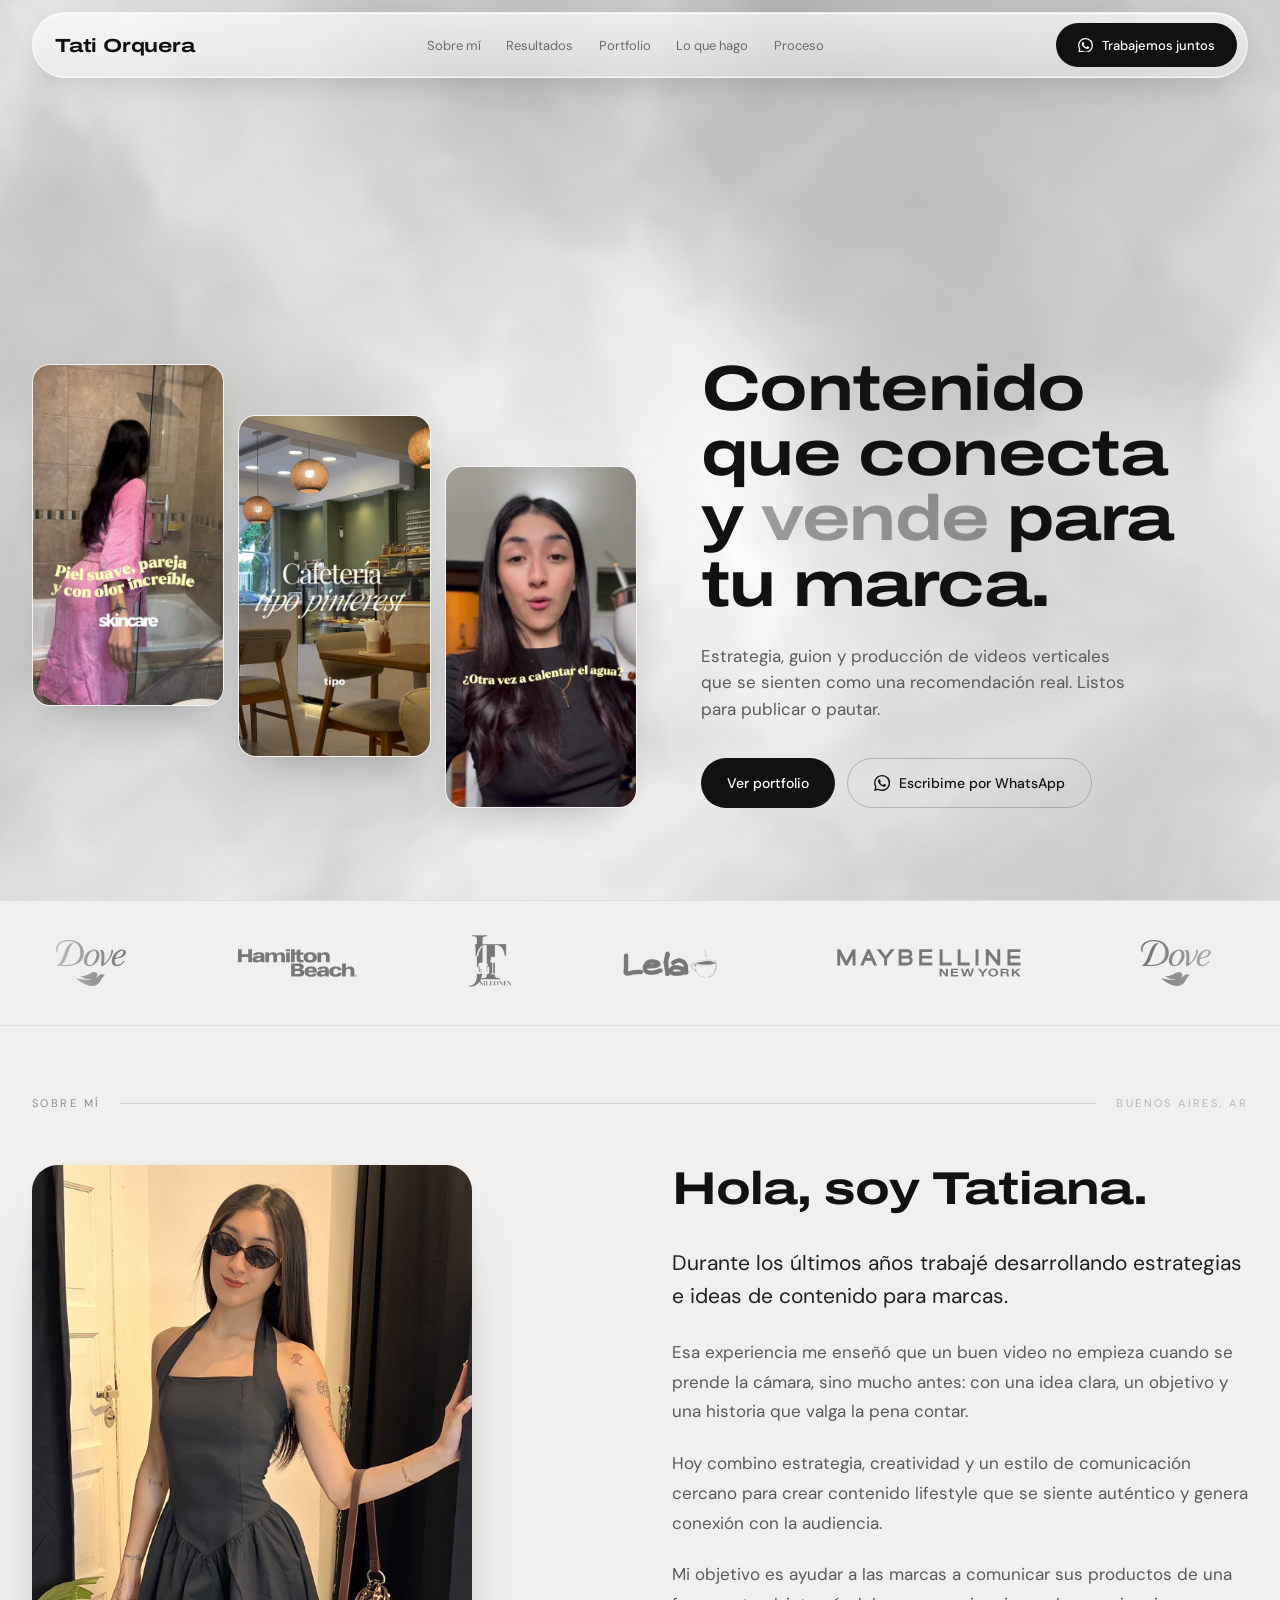
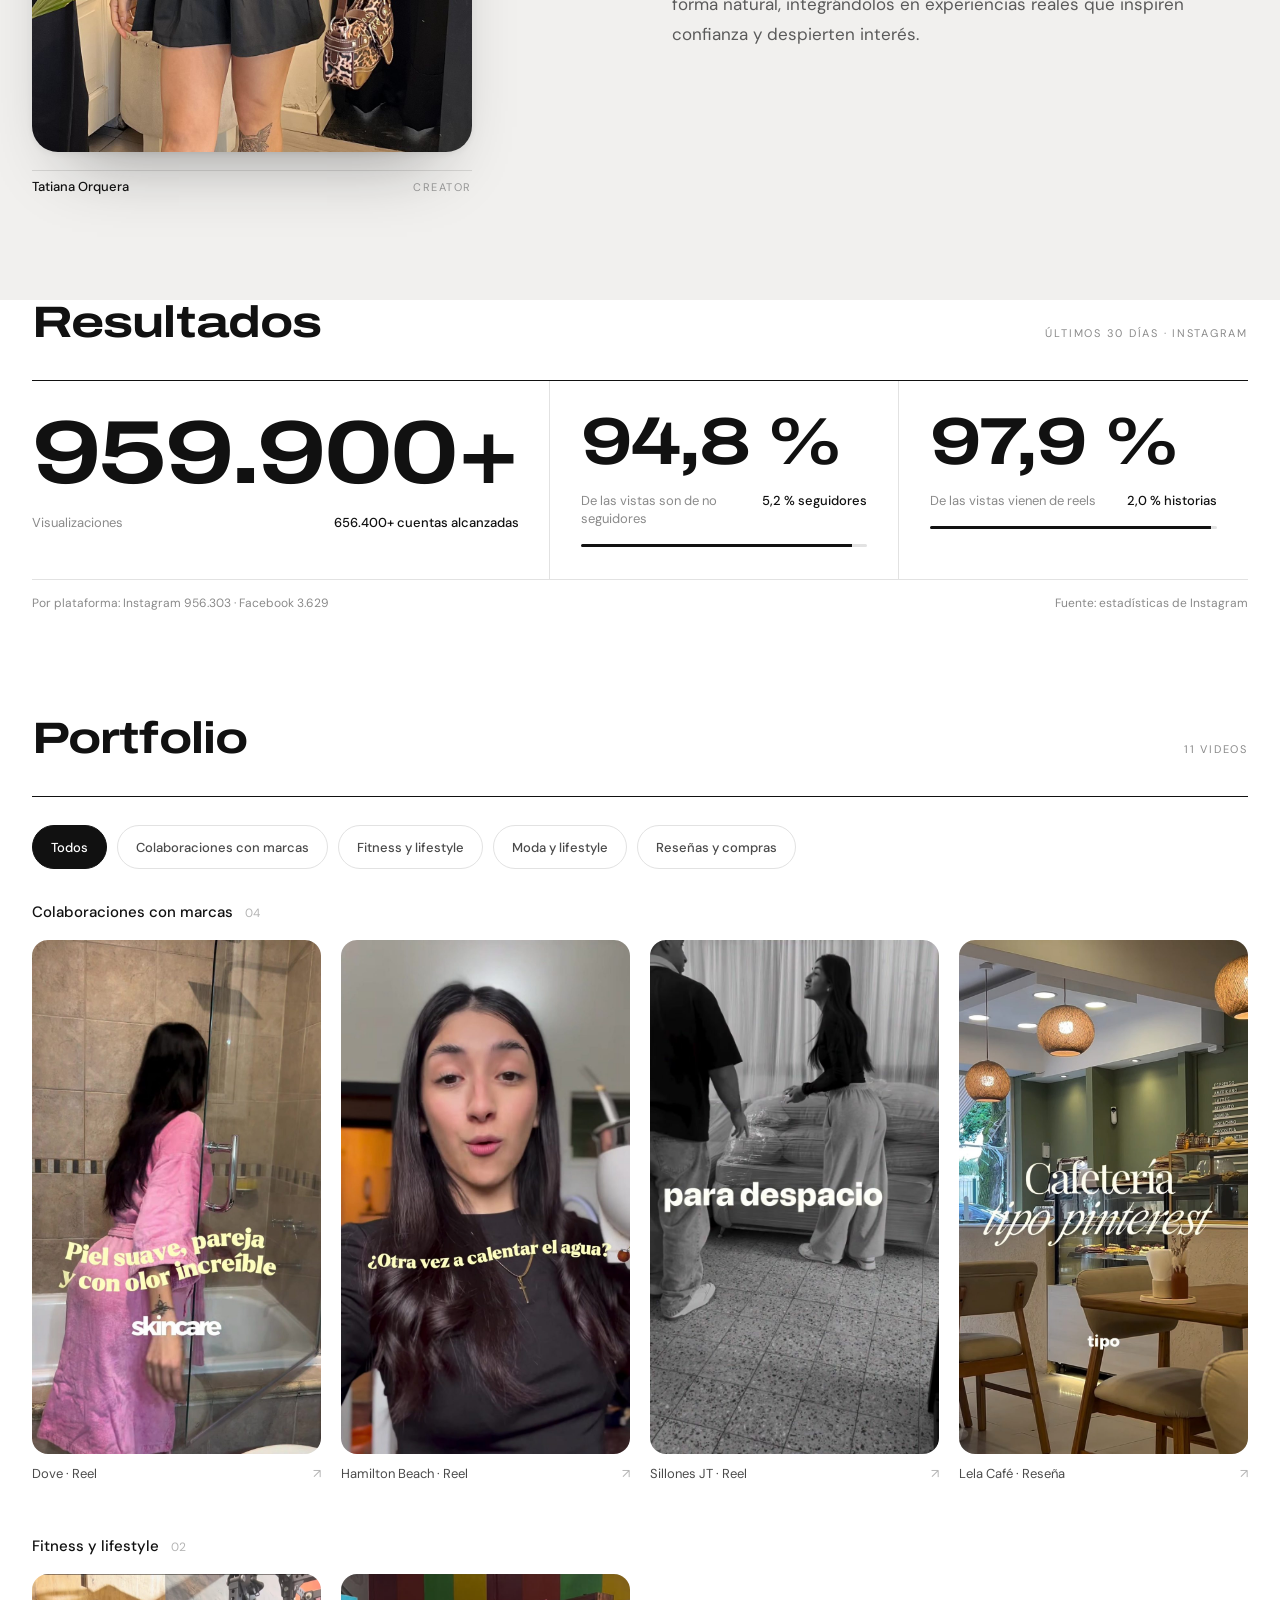
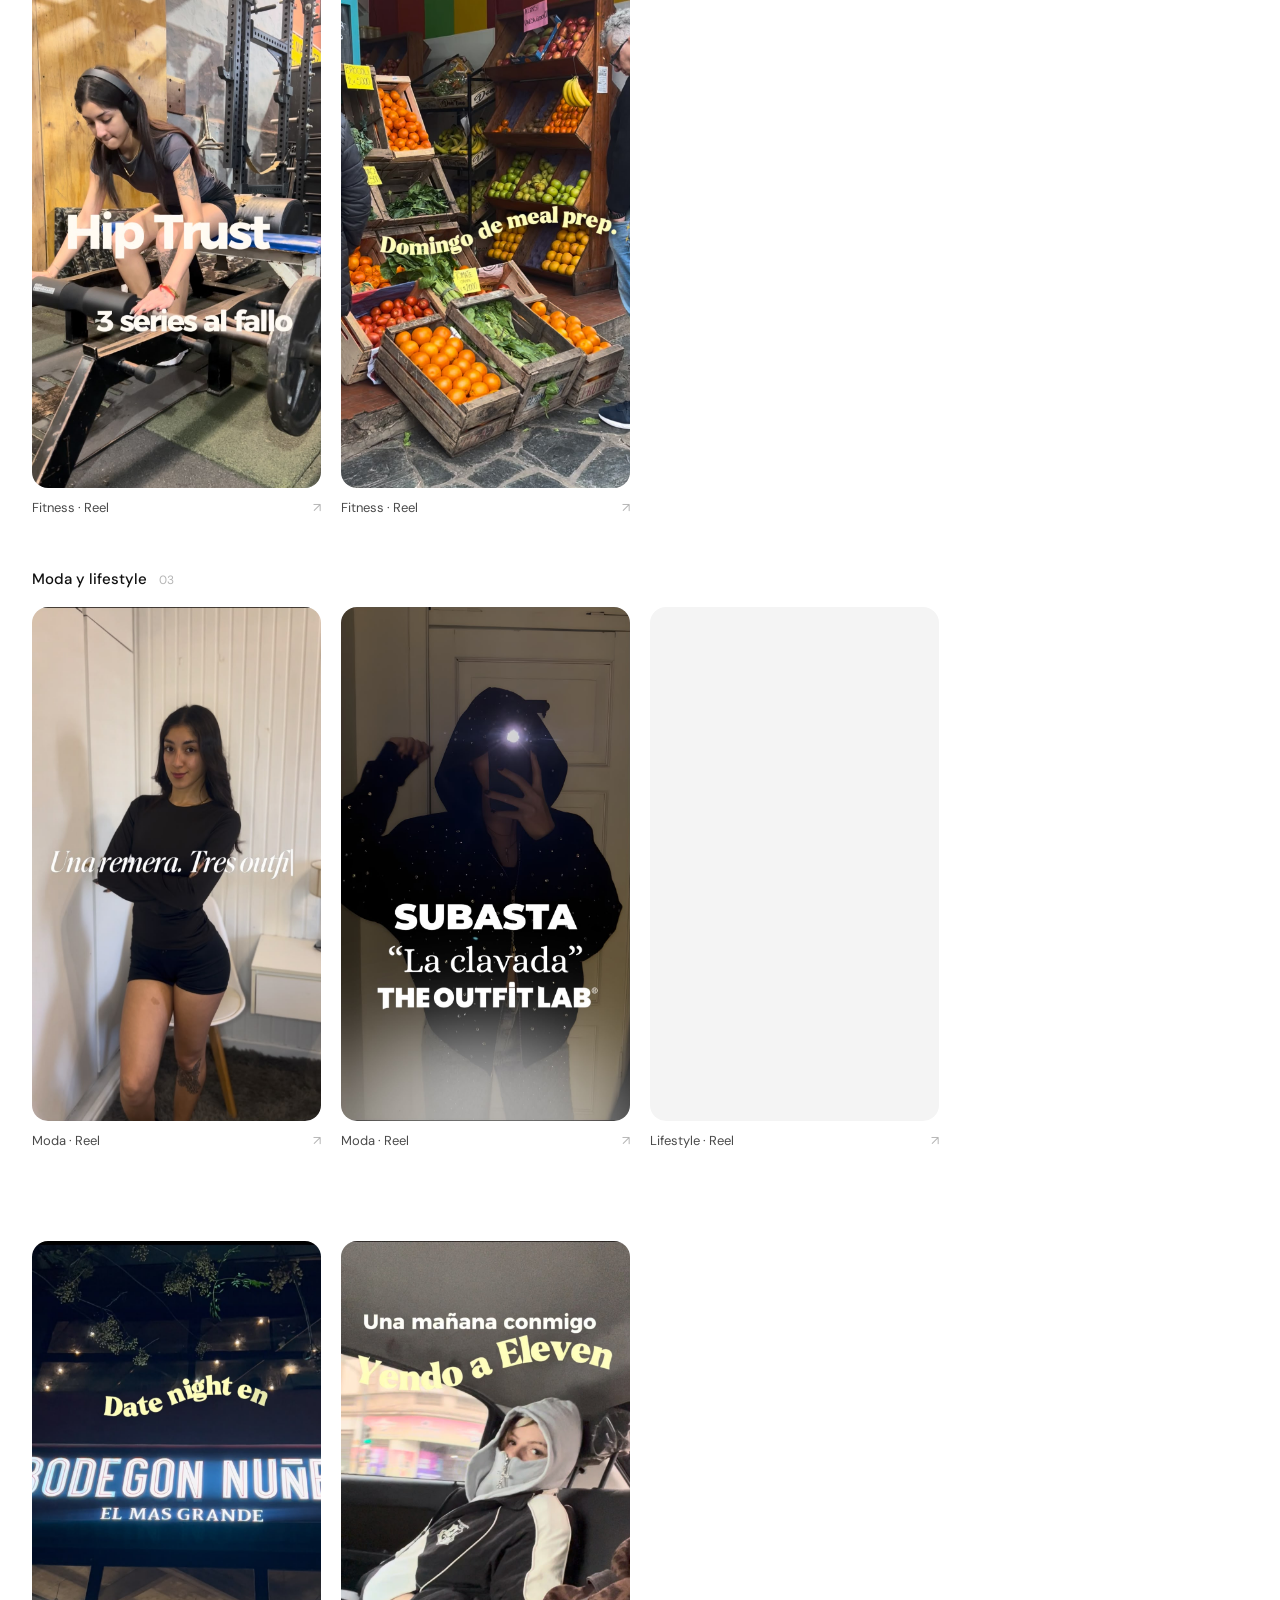
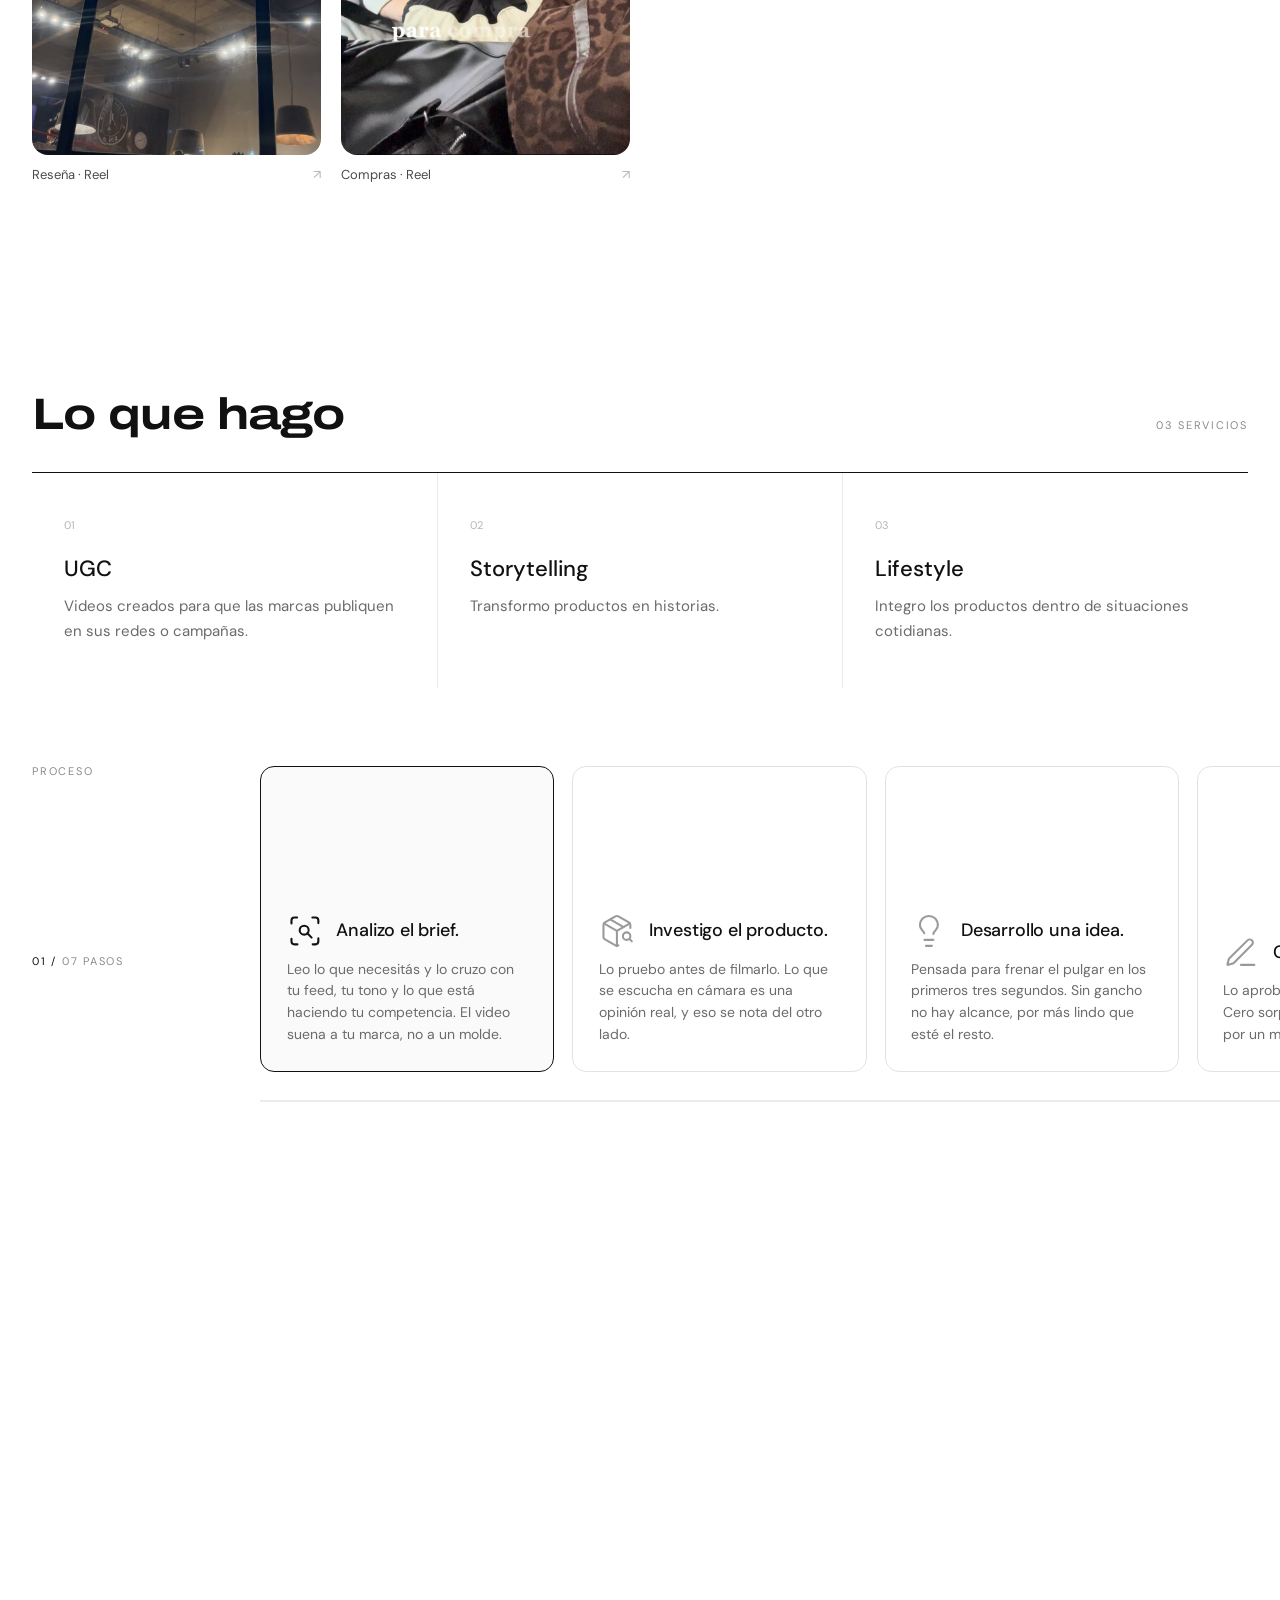
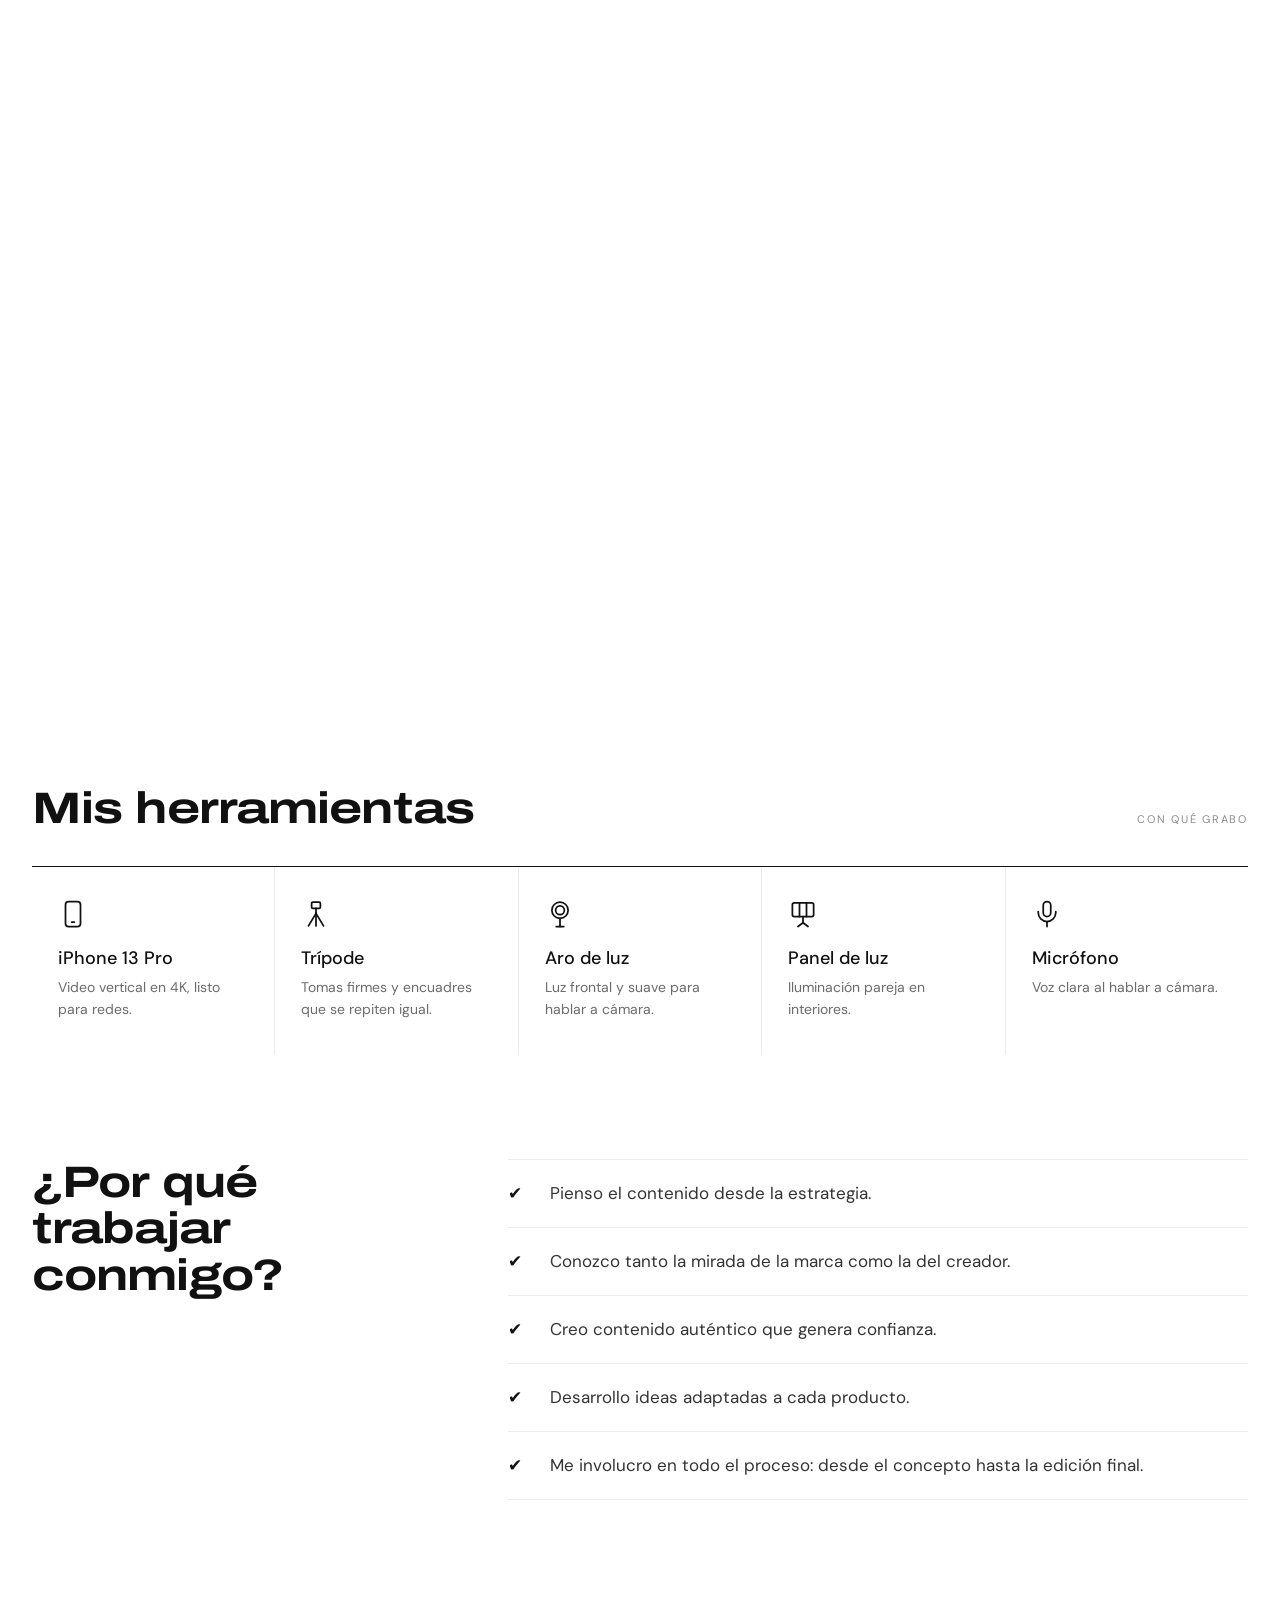
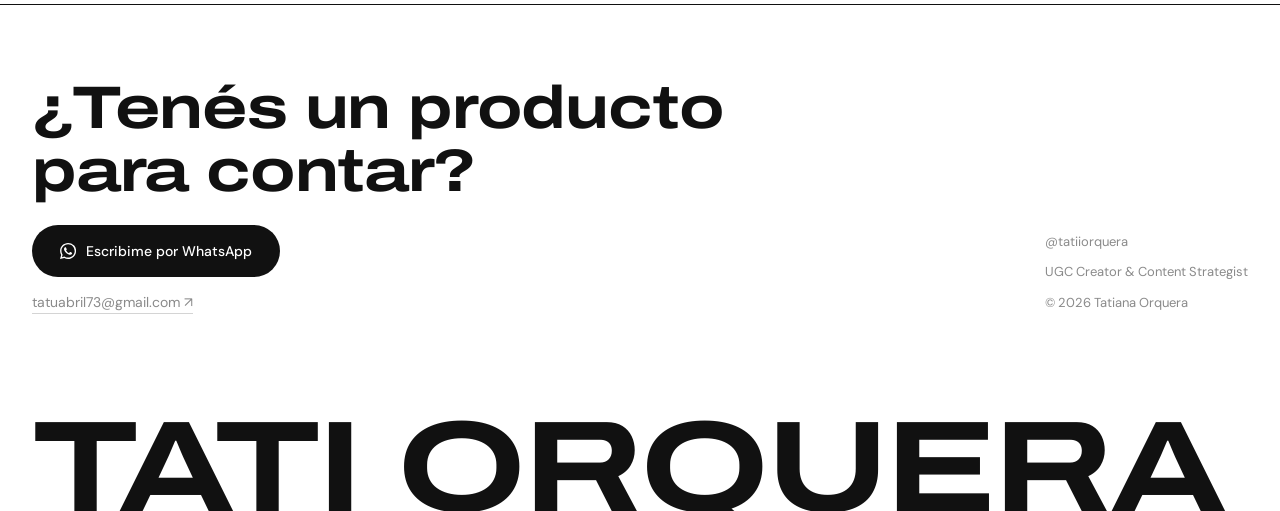
==== commit 2e0abc63: "Sumar la sección "Mis herramientas" con el equipo de Tati Pedido de Agus (t_4bf057c8): mostrar con q" ====
--- a/index.html
+++ b/index.html
@@ -18,7 +18,7 @@
 <link rel="preconnect" href="https://fonts.googleapis.com">
 <link rel="preconnect" href="https://fonts.gstatic.com" crossorigin>
 <link href="https://fonts.googleapis.com/css2?family=Archivo:wdth,wght@62..125,400..900&family=DM+Sans:opsz,wght@9..40,300;9..40,400;9..40,500;9..40,700&display=swap" rel="stylesheet">
-<link rel="stylesheet" href="styles.css?v=6">
+<link rel="stylesheet" href="styles.css?v=7">
 <link rel="icon" href="data:image/svg+xml,%3Csvg xmlns='http://www.w3.org/2000/svg' viewBox='0 0 400 400'%3E%3Crect width='400' height='400' fill='%23f1f0ee'/%3E%3Ctext x='200' y='228' text-anchor='middle' font-family='Helvetica,Arial,sans-serif' font-size='112' font-weight='700' fill='%23111111'%3ETO%3C/text%3E%3C/svg%3E">
 </head>
 <body>
@@ -446,6 +446,71 @@
 
 
 
+<!-- ================= MIS HERRAMIENTAS =================
+     El equipo con el que graba Tati: estos 5 y ninguno más. Las bajadas dicen
+     para qué sirve cada uno, sin especificaciones que no estén confirmadas.
+     Íconos de línea propios, con el mismo trazo que los del proceso. -->
+<section class="herramientas" id="herramientas">
+  <div class="wrap">
+    <div class="sec-head">
+      <h2 class="sec-head__title">Mis herramientas</h2>
+      <span class="sec-head__meta">Con qué grabo</span>
+    </div>
+
+    <ul class="tools">
+      <li class="tool">
+        <svg class="tool__icon" viewBox="0 0 24 24" fill="none" stroke="currentColor" stroke-width="1.4" stroke-linecap="round" stroke-linejoin="round" aria-hidden="true" focusable="false">
+          <rect x="6" y="2" width="12" height="20" rx="2.5"/>
+          <path d="M11 18.5h2"/>
+        </svg>
+        <h3 class="tool__name">iPhone 13 Pro</h3>
+        <p class="tool__text">Video vertical en 4K, listo para redes.</p>
+      </li>
+      <li class="tool">
+        <svg class="tool__icon" viewBox="0 0 24 24" fill="none" stroke="currentColor" stroke-width="1.4" stroke-linecap="round" stroke-linejoin="round" aria-hidden="true" focusable="false">
+          <rect x="8.5" y="2.5" width="7" height="5" rx="1"/>
+          <path d="M12 7.5v4"/>
+          <path d="m12 11.5-6 10"/>
+          <path d="m12 11.5 6 10"/>
+          <path d="M12 11.5v10"/>
+        </svg>
+        <h3 class="tool__name">Trípode</h3>
+        <p class="tool__text">Tomas firmes y encuadres que se repiten igual.</p>
+      </li>
+      <li class="tool">
+        <svg class="tool__icon" viewBox="0 0 24 24" fill="none" stroke="currentColor" stroke-width="1.4" stroke-linecap="round" stroke-linejoin="round" aria-hidden="true" focusable="false">
+          <circle cx="12" cy="9" r="6.5"/>
+          <circle cx="12" cy="9" r="3.5"/>
+          <path d="M12 15.5V22"/>
+          <path d="M9 22h6"/>
+        </svg>
+        <h3 class="tool__name">Aro de luz</h3>
+        <p class="tool__text">Luz frontal y suave para hablar a cámara.</p>
+      </li>
+      <li class="tool">
+        <svg class="tool__icon" viewBox="0 0 24 24" fill="none" stroke="currentColor" stroke-width="1.4" stroke-linecap="round" stroke-linejoin="round" aria-hidden="true" focusable="false">
+          <rect x="3.5" y="3" width="17" height="11" rx="1.5"/>
+          <path d="M9.2 3v11"/>
+          <path d="M14.8 3v11"/>
+          <path d="M12 14v5"/>
+          <path d="m8 22 4-3 4 3"/>
+        </svg>
+        <h3 class="tool__name">Panel de luz</h3>
+        <p class="tool__text">Iluminación pareja en interiores.</p>
+      </li>
+      <li class="tool">
+        <svg class="tool__icon" viewBox="0 0 24 24" fill="none" stroke="currentColor" stroke-width="1.4" stroke-linecap="round" stroke-linejoin="round" aria-hidden="true" focusable="false">
+          <rect x="9" y="2" width="6" height="12" rx="3"/>
+          <path d="M19 10v1a7 7 0 0 1-14 0v-1"/>
+          <path d="M12 18v4"/>
+        </svg>
+        <h3 class="tool__name">Micrófono</h3>
+        <p class="tool__text">Voz clara al hablar a cámara.</p>
+      </li>
+    </ul>
+  </div>
+</section>
+
 <!-- ================= POR QUÉ ================= -->
 <section class="why">
   <div class="wrap why__inner">
@@ -477,6 +542,6 @@
   <p class="footer__big" aria-hidden="true">Tati Orquera</p>
 </footer>
 
-<script src="main.js?v=6"></script>
+<script src="main.js?v=7"></script>
 </body>
 </html>
--- a/styles.css
+++ b/styles.css
@@ -761,6 +761,66 @@
   letter-spacing: .16em;
   text-transform: uppercase;
   color: var(--grey-6);
+}
+
+/* ==========================================================================
+   MIS HERRAMIENTAS
+   ========================================================================== */
+
+/* Mismo lenguaje que las tarjetas de "Lo que hago": celdas blancas separadas
+   por una línea de 1px. 5 en fila en escritorio, 2 en el celu (la quinta
+   ocupa el ancho entero para que no quede un hueco). */
+.herramientas {
+  padding: 0 var(--gutter) var(--section-y);
+  scroll-margin-top: 88px;
+}
+
+.tools {
+  display: grid;
+  grid-template-columns: repeat(5, 1fr);
+  gap: 1px;
+  margin: 0;
+  padding: 0;
+  list-style: none;
+  background: var(--line);
+}
+
+.tool {
+  background: #fff;
+  padding: clamp(22px, 3vw, 32px) clamp(18px, 2.4vw, 26px) clamp(24px, 3vw, 34px);
+  transition: background .18s ease;
+}
+
+.tool:hover { background: var(--hover-bg); }
+
+.tool__icon {
+  display: block;
+  width: 30px;
+  height: 30px;
+  color: var(--ink);
+}
+
+.tool__name {
+  margin: 18px 0 8px;
+  font: 500 clamp(16px, 1.6vw, 18px)/1.25 var(--sans);
+}
+
+.tool__text {
+  margin: 0;
+  font: 400 14px/1.55 var(--sans);
+  color: var(--grey-5);
+}
+
+@media (max-width: 860px) {
+  .tools { grid-template-columns: repeat(2, 1fr); }
+  .tool:last-child { grid-column: 1 / -1; }
+}
+
+@media (max-width: 520px) {
+  .tool { padding: 20px 16px 22px; }
+  .tool__icon { width: 26px; height: 26px; }
+  .tool__name { margin-top: 14px; font-size: 15.5px; }
+  .tool__text { font-size: 13.5px; }
 }
 
 /* ==========================================================================
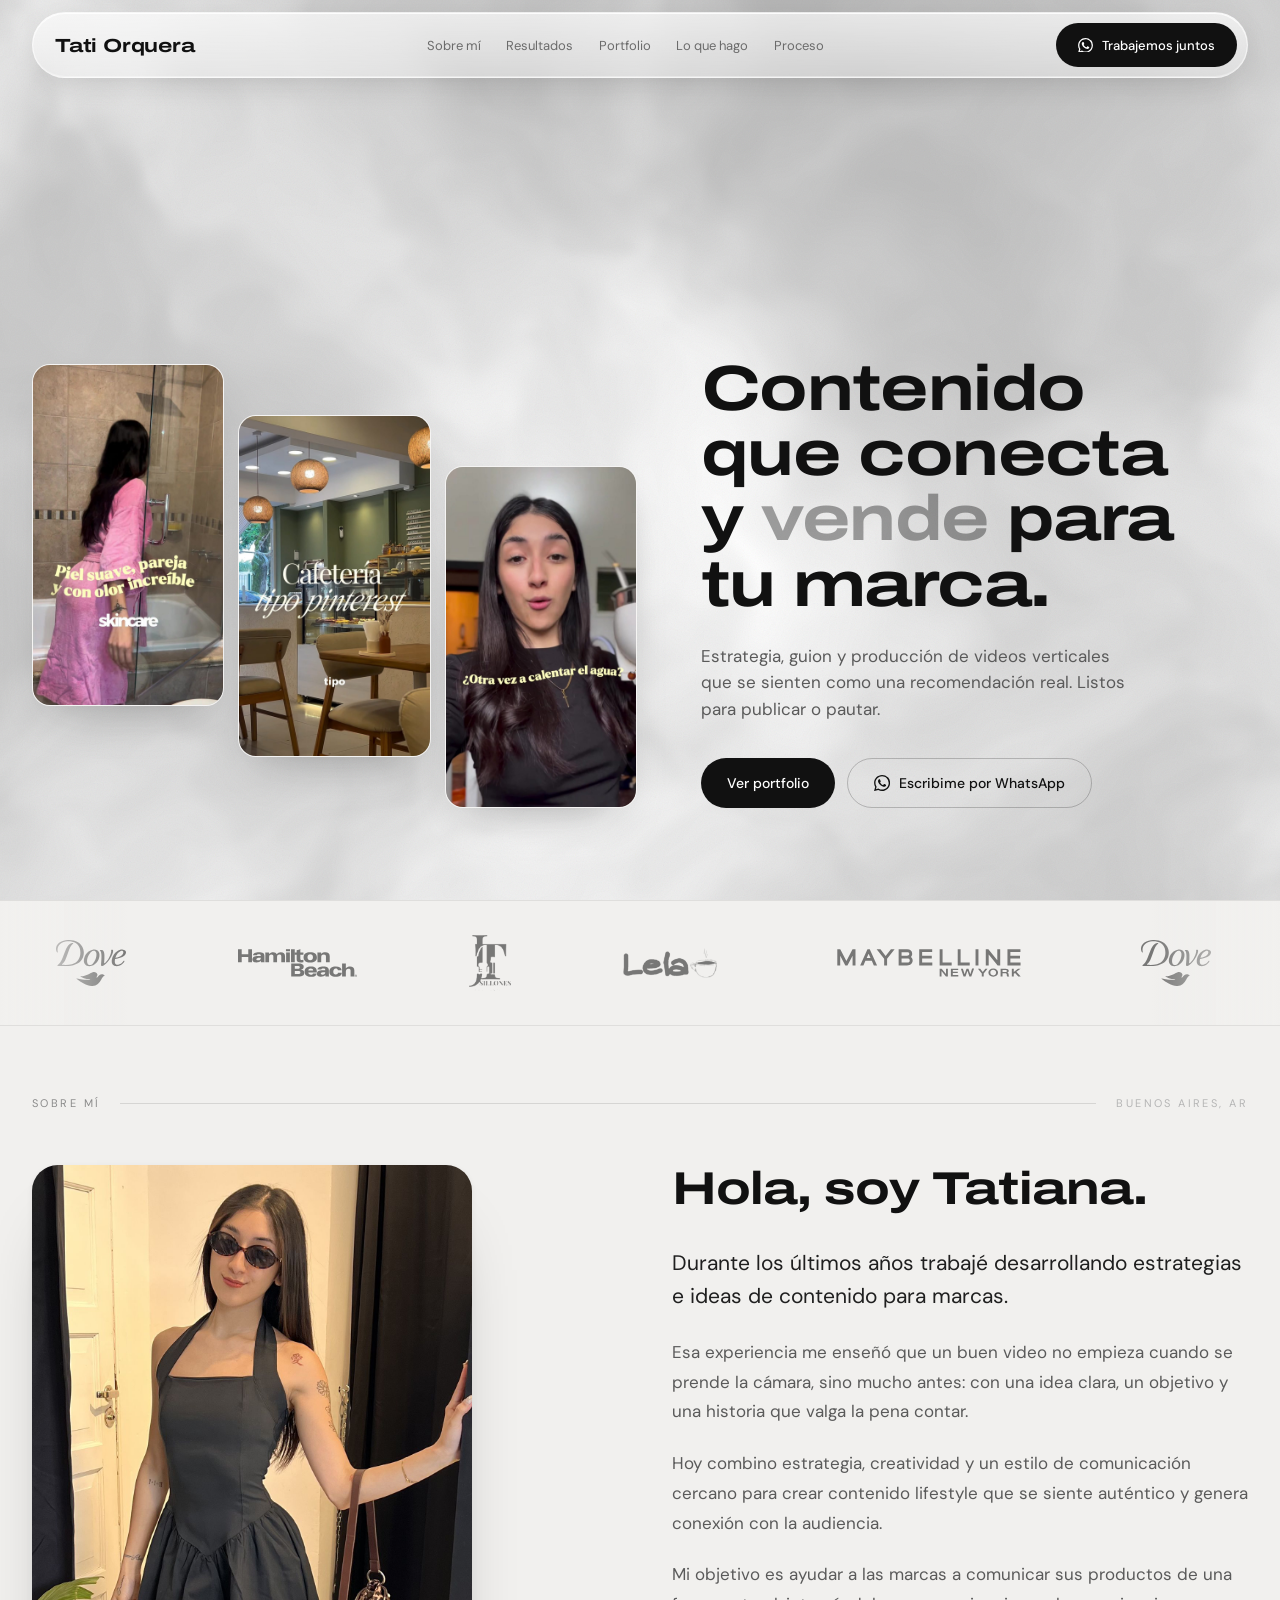
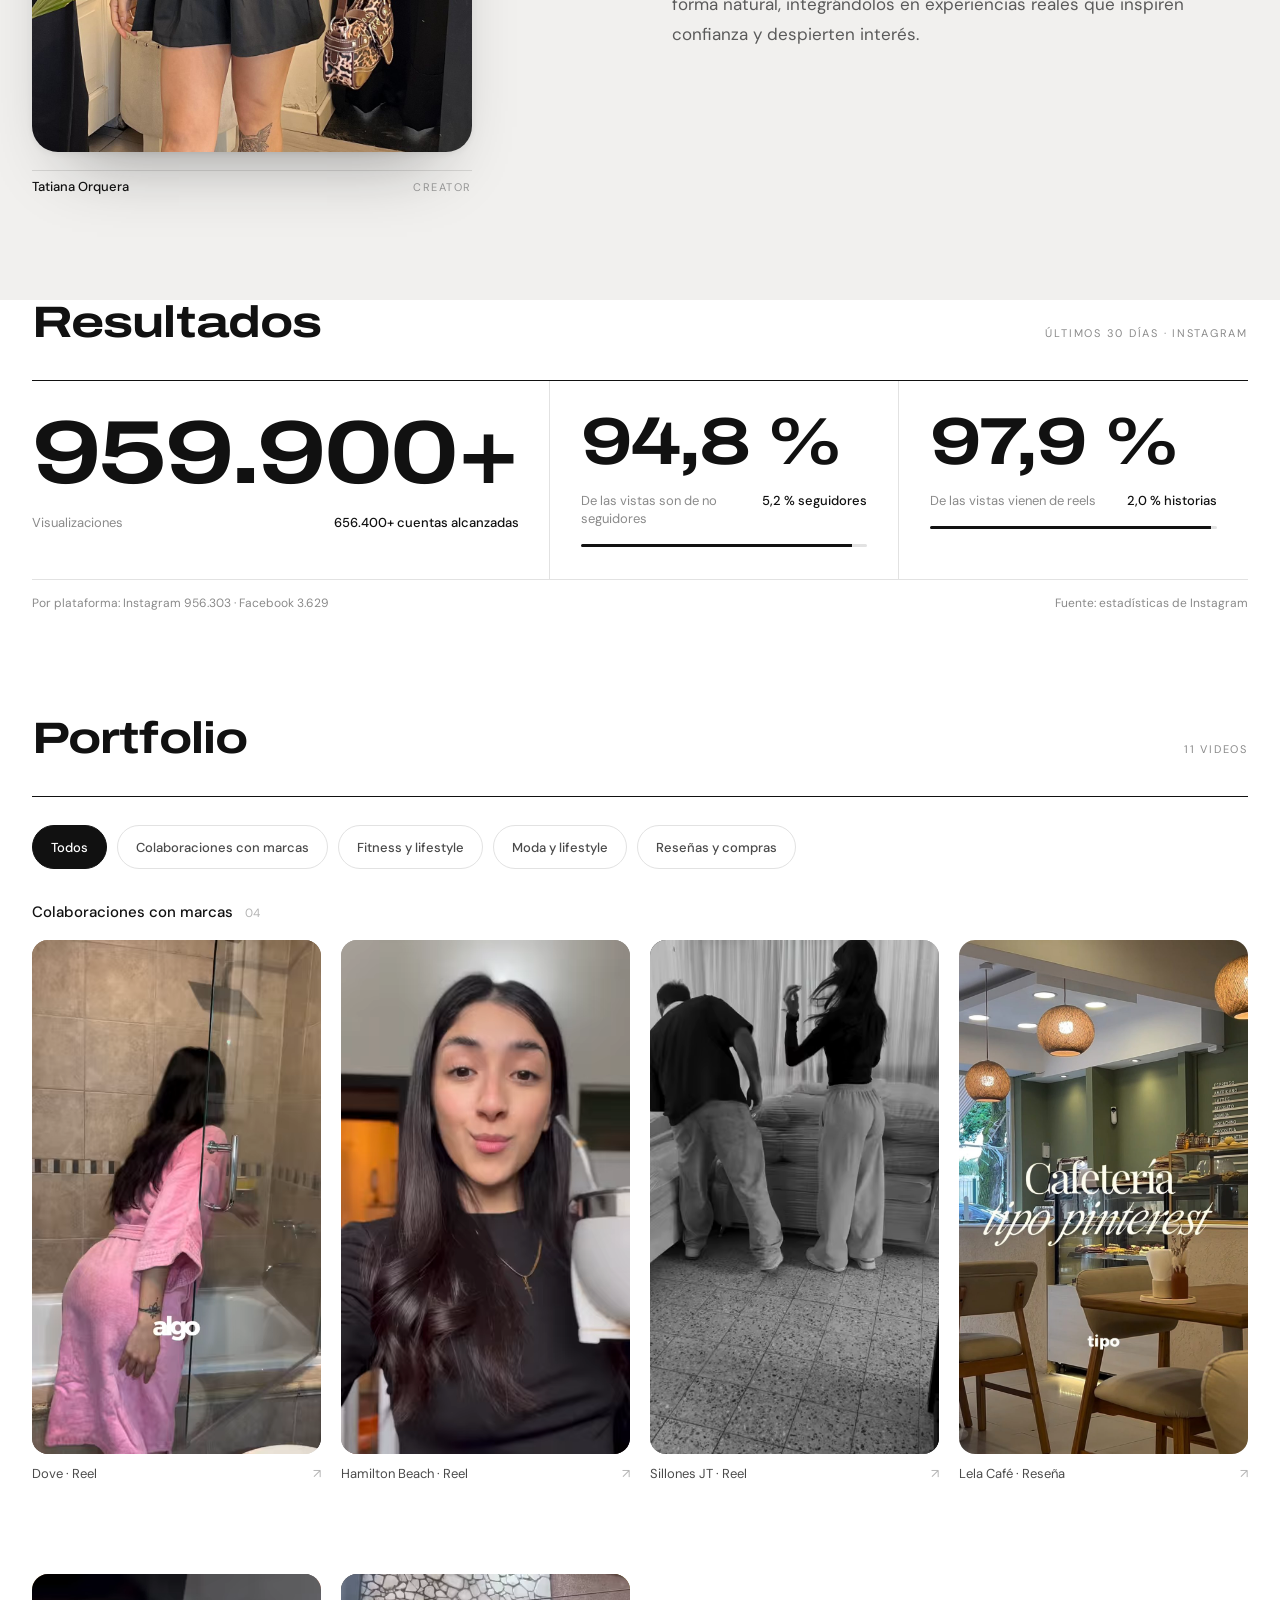
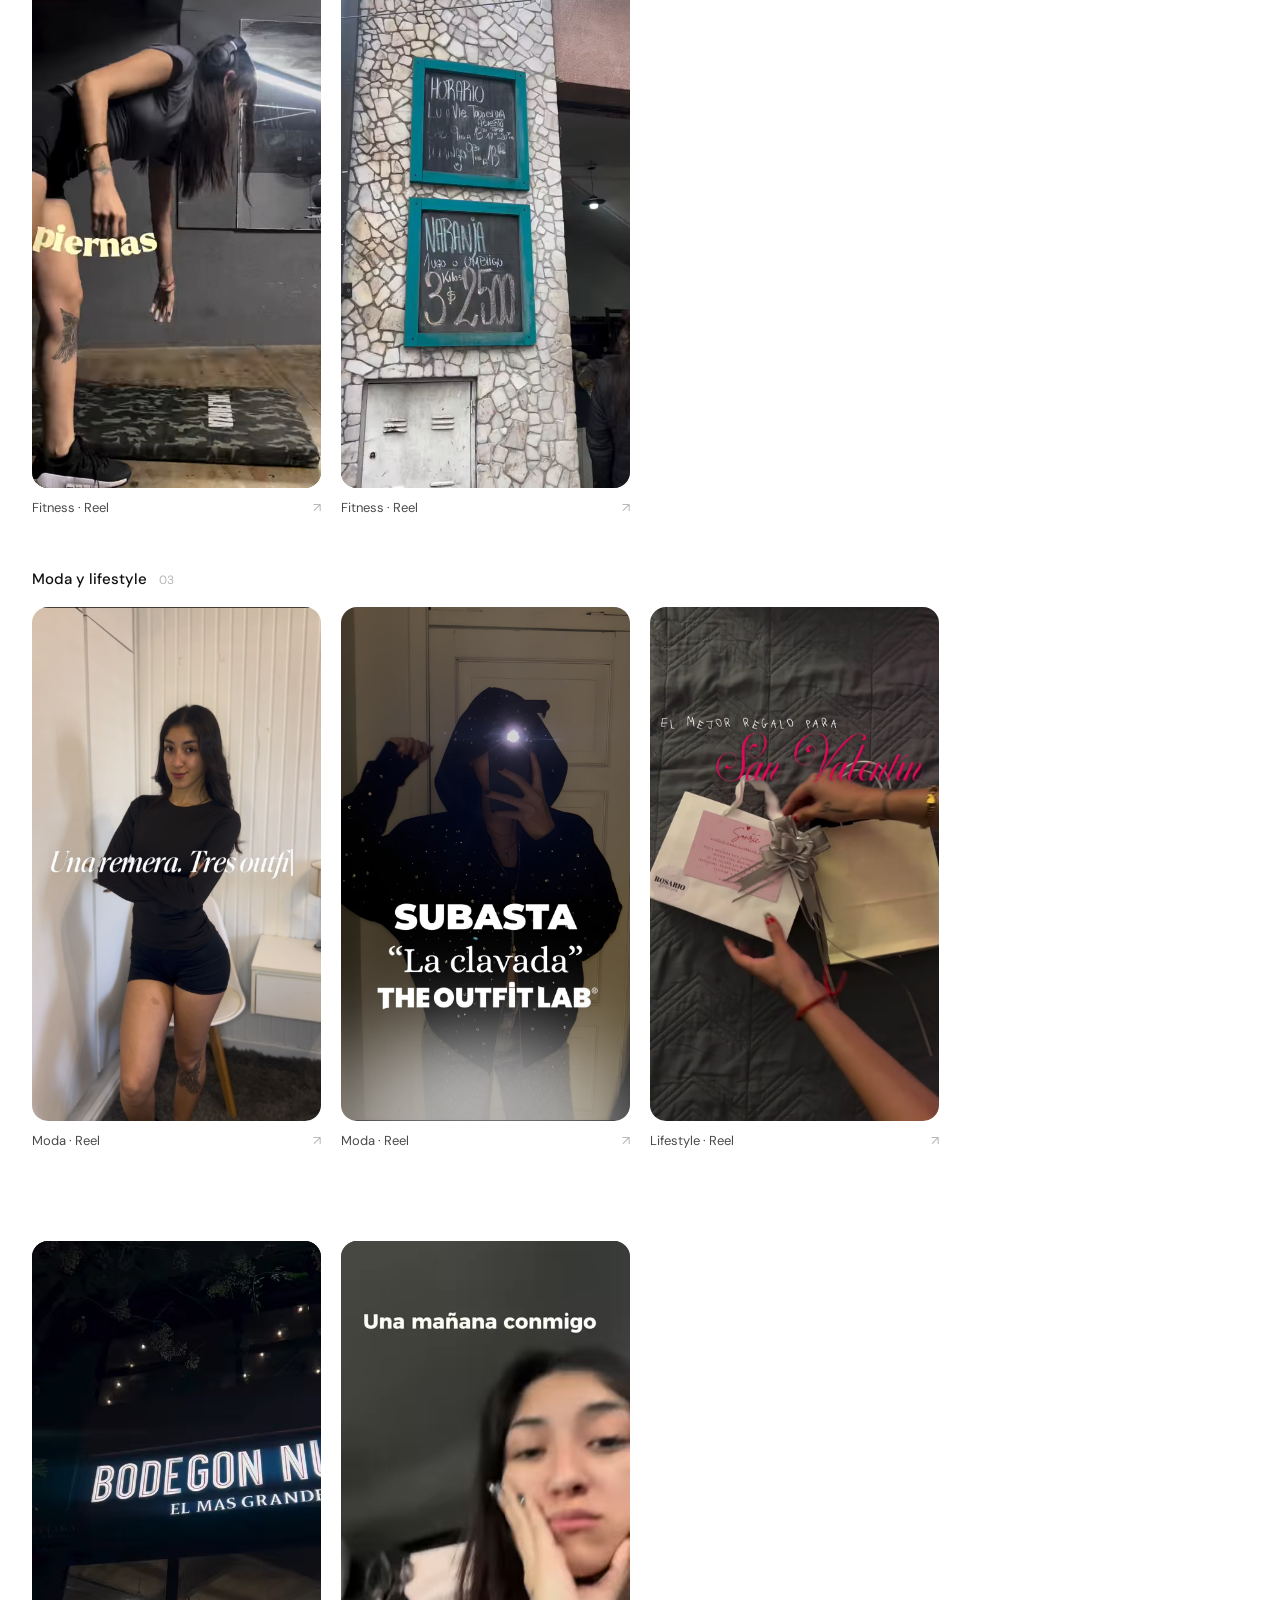
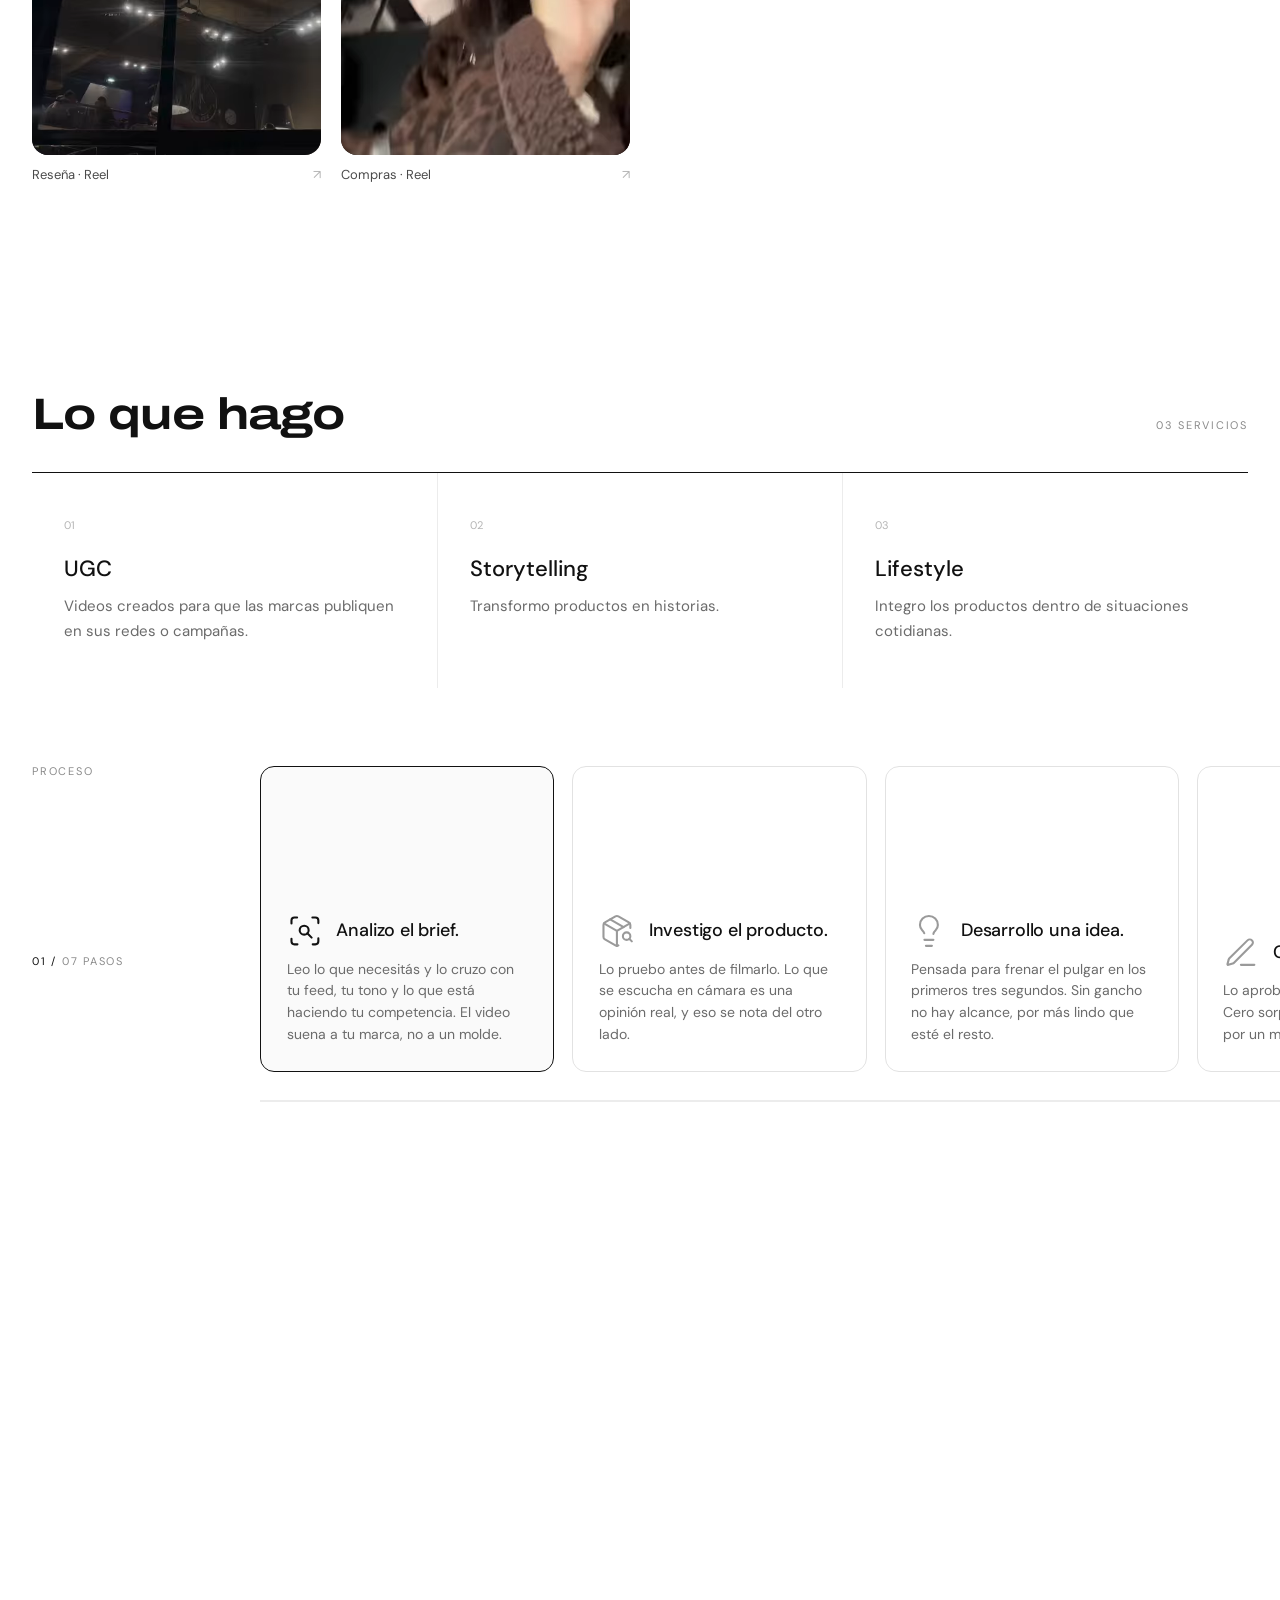
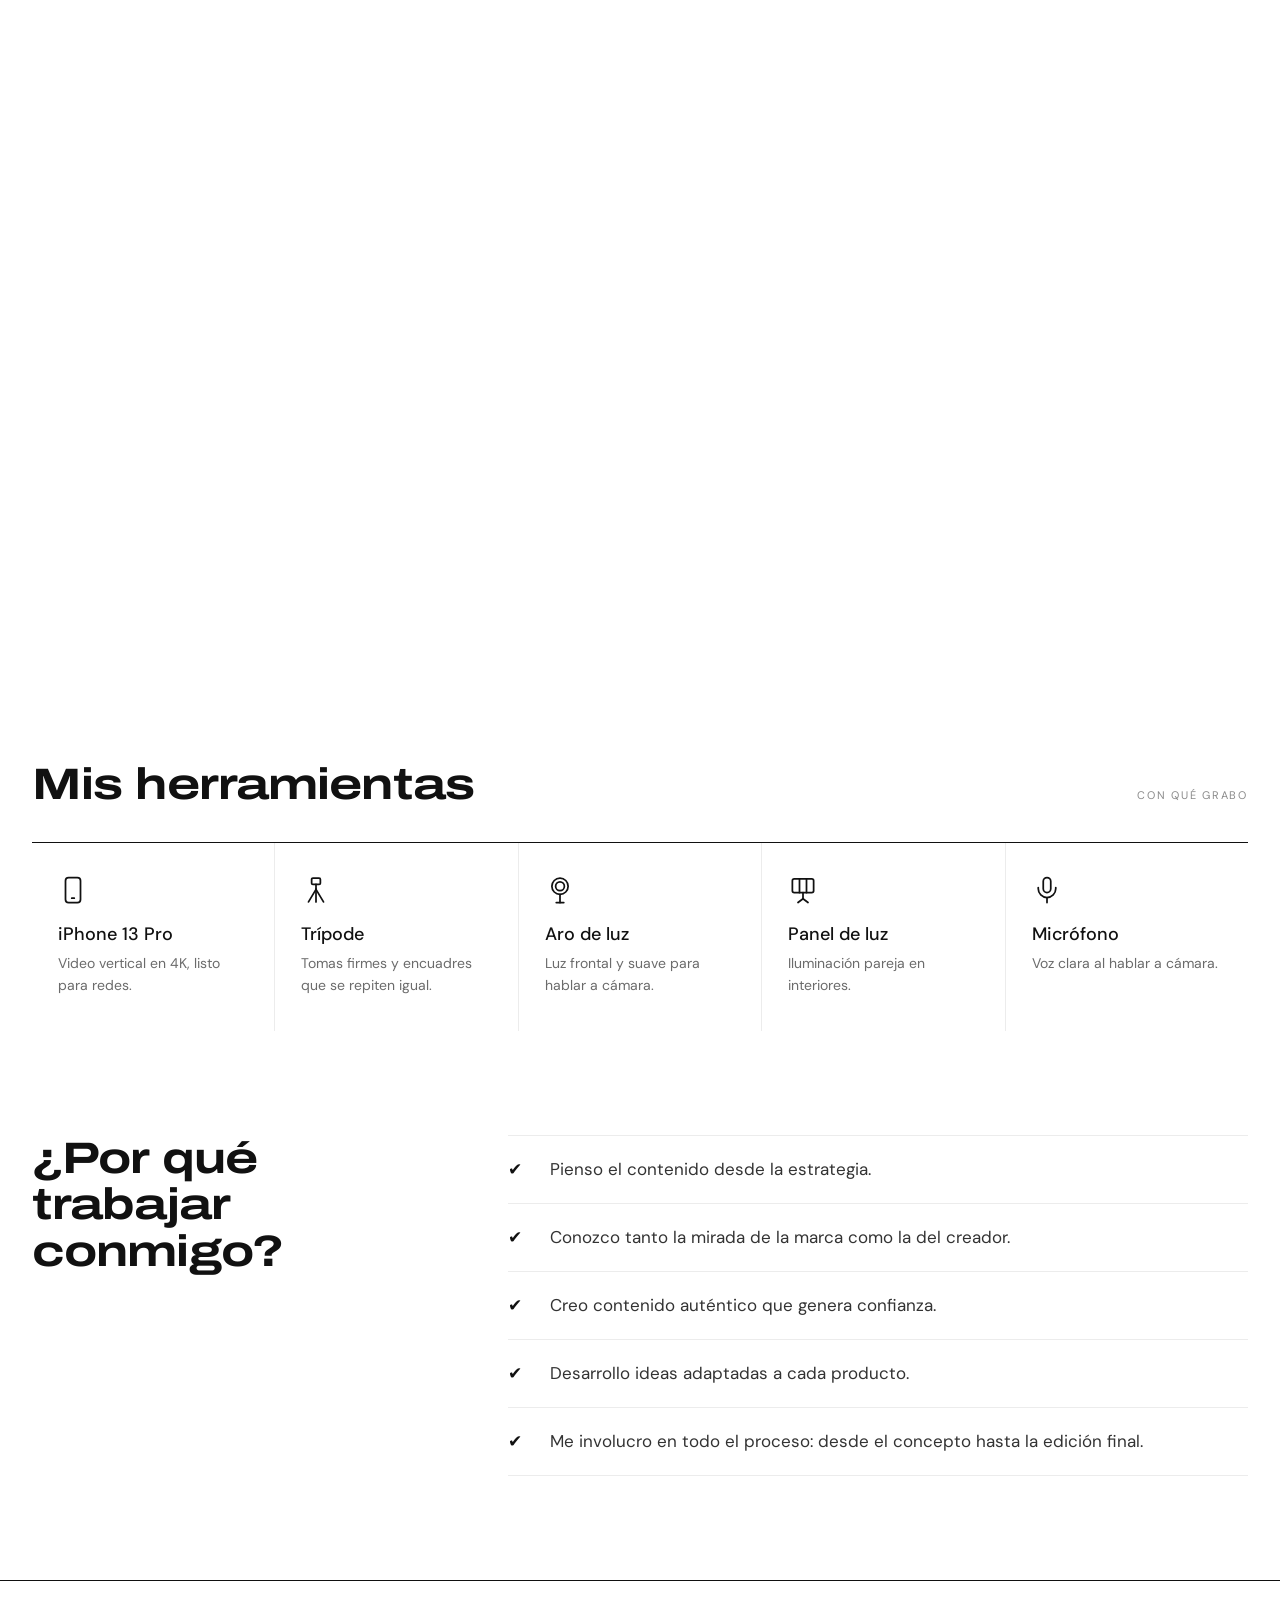
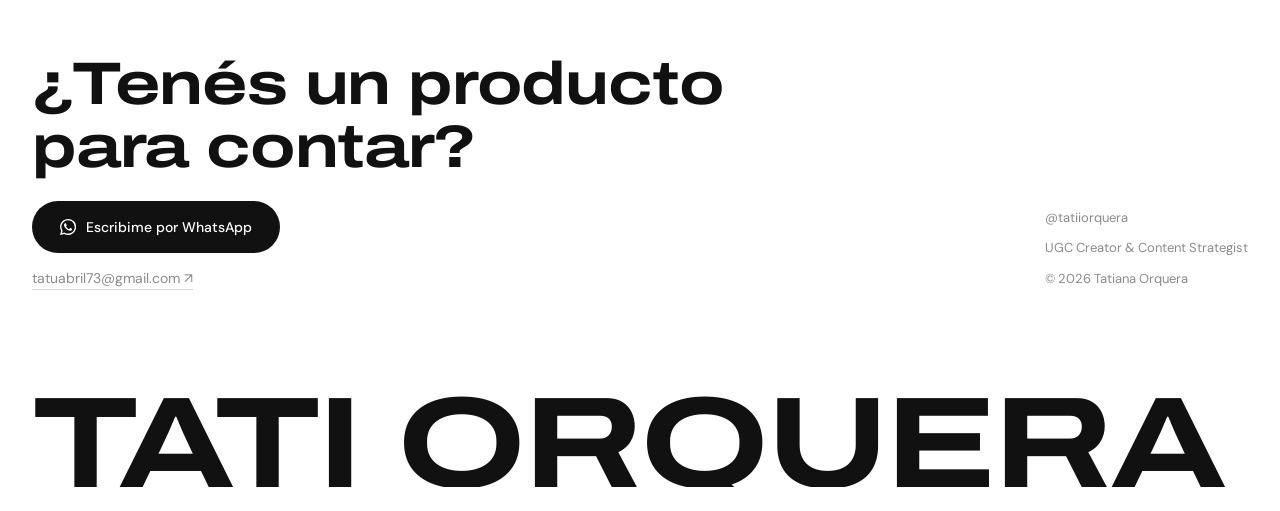
==== commit f23e4b7d: "Miniaturas del portfolio en movimiento: los primeros 3 s de cada reel Pedido de Agus (t_4bf057c8). C" ====
--- a/index.html
+++ b/index.html
@@ -18,7 +18,7 @@
 <link rel="preconnect" href="https://fonts.googleapis.com">
 <link rel="preconnect" href="https://fonts.gstatic.com" crossorigin>
 <link href="https://fonts.googleapis.com/css2?family=Archivo:wdth,wght@62..125,400..900&family=DM+Sans:opsz,wght@9..40,300;9..40,400;9..40,500;9..40,700&display=swap" rel="stylesheet">
-<link rel="stylesheet" href="styles.css?v=7">
+<link rel="stylesheet" href="styles.css?v=8">
 <link rel="icon" href="data:image/svg+xml,%3Csvg xmlns='http://www.w3.org/2000/svg' viewBox='0 0 400 400'%3E%3Crect width='400' height='400' fill='%23f1f0ee'/%3E%3Ctext x='200' y='228' text-anchor='middle' font-family='Helvetica,Arial,sans-serif' font-size='112' font-weight='700' fill='%23111111'%3ETO%3C/text%3E%3C/svg%3E">
 </head>
 <body>
@@ -208,24 +208,40 @@
         <a class="reel" href="https://www.instagram.com/p/Dd2TcdOgCcC/" target="_blank" rel="noopener">
           <div class="reel__frame" data-placeholder="Portada del reel">
             <img src="assets/reels/collab-dove.jpg" alt="Reel para Dove: rutina de ducha con la línea Everything Shower" loading="lazy" decoding="async">
+            <video class="reel__video" muted loop playsinline preload="none" poster="assets/reels/collab-dove.jpg" aria-hidden="true" tabindex="-1">
+              <source src="assets/reels/video/collab-dove.webm" type="video/webm">
+              <source src="assets/reels/video/collab-dove.mp4" type="video/mp4">
+            </video>
           </div>
           <div class="reel__meta"><span>Dove · Reel</span><span class="reel__arrow">↗</span></div>
         </a>
         <a class="reel" href="https://www.instagram.com/p/DcELaFHBp1u/" target="_blank" rel="noopener">
           <div class="reel__frame" data-placeholder="Portada del reel">
             <img src="assets/reels/collab-hamilton-beach.jpg" alt="Reel para Hamilton Beach: la pava eléctrica para el mate" loading="lazy" decoding="async">
+            <video class="reel__video" muted loop playsinline preload="none" poster="assets/reels/collab-hamilton-beach.jpg" aria-hidden="true" tabindex="-1">
+              <source src="assets/reels/video/collab-hamilton-beach.webm" type="video/webm">
+              <source src="assets/reels/video/collab-hamilton-beach.mp4" type="video/mp4">
+            </video>
           </div>
           <div class="reel__meta"><span>Hamilton Beach · Reel</span><span class="reel__arrow">↗</span></div>
         </a>
         <a class="reel" href="https://www.instagram.com/p/DcekUw6pFPO/" target="_blank" rel="noopener">
           <div class="reel__frame" data-placeholder="Portada del reel">
             <img src="assets/reels/collab-sillones-jt.jpg" alt="Reel para Sillones JT: llega el sillón nuevo" loading="lazy" decoding="async">
+            <video class="reel__video" muted loop playsinline preload="none" poster="assets/reels/collab-sillones-jt.jpg" aria-hidden="true" tabindex="-1">
+              <source src="assets/reels/video/collab-sillones-jt.webm" type="video/webm">
+              <source src="assets/reels/video/collab-sillones-jt.mp4" type="video/mp4">
+            </video>
           </div>
           <div class="reel__meta"><span>Sillones JT · Reel</span><span class="reel__arrow">↗</span></div>
         </a>
         <a class="reel" href="https://www.instagram.com/p/Dd60JBLP77_/" target="_blank" rel="noopener">
           <div class="reel__frame" data-placeholder="Portada del reel">
             <img src="assets/reels/collab-lela-cafe.jpg" alt="Reel de reseña: cafetería Lela Café" loading="lazy" decoding="async">
+            <video class="reel__video" muted loop playsinline preload="none" poster="assets/reels/collab-lela-cafe.jpg" aria-hidden="true" tabindex="-1">
+              <source src="assets/reels/video/collab-lela-cafe.webm" type="video/webm">
+              <source src="assets/reels/video/collab-lela-cafe.mp4" type="video/mp4">
+            </video>
           </div>
           <div class="reel__meta"><span>Lela Café · Reseña</span><span class="reel__arrow">↗</span></div>
         </a>
@@ -241,12 +257,20 @@
         <a class="reel" href="https://www.instagram.com/reel/Dbds50-g-Pz/" target="_blank" rel="noopener">
           <div class="reel__frame" data-placeholder="Portada del reel">
             <img src="assets/reels/reel-fit-1.jpg" alt="Reel de fitness y lifestyle" loading="lazy" decoding="async">
+            <video class="reel__video" muted loop playsinline preload="none" poster="assets/reels/reel-fit-1.jpg" aria-hidden="true" tabindex="-1">
+              <source src="assets/reels/video/reel-fit-1.webm" type="video/webm">
+              <source src="assets/reels/video/reel-fit-1.mp4" type="video/mp4">
+            </video>
           </div>
           <div class="reel__meta"><span>Fitness · Reel</span><span class="reel__arrow">↗</span></div>
         </a>
         <a class="reel" href="https://www.instagram.com/reel/DbjzSzgg4Fv/" target="_blank" rel="noopener">
           <div class="reel__frame" data-placeholder="Portada del reel">
             <img src="assets/reels/reel-fit-2.jpg" alt="Reel de fitness y lifestyle" loading="lazy" decoding="async">
+            <video class="reel__video" muted loop playsinline preload="none" poster="assets/reels/reel-fit-2.jpg" aria-hidden="true" tabindex="-1">
+              <source src="assets/reels/video/reel-fit-2.webm" type="video/webm">
+              <source src="assets/reels/video/reel-fit-2.mp4" type="video/mp4">
+            </video>
           </div>
           <div class="reel__meta"><span>Fitness · Reel</span><span class="reel__arrow">↗</span></div>
         </a>
@@ -262,18 +286,30 @@
         <a class="reel" href="https://www.instagram.com/reel/DbZGqeRMq2l/" target="_blank" rel="noopener">
           <div class="reel__frame" data-placeholder="Portada del reel">
             <img src="assets/reels/reel-moda-1.jpg" alt="Reel de moda: una remera, tres outfits" loading="lazy" decoding="async">
+            <video class="reel__video" muted loop playsinline preload="none" poster="assets/reels/reel-moda-1.jpg" aria-hidden="true" tabindex="-1">
+              <source src="assets/reels/video/reel-moda-1.webm" type="video/webm">
+              <source src="assets/reels/video/reel-moda-1.mp4" type="video/mp4">
+            </video>
           </div>
           <div class="reel__meta"><span>Moda · Reel</span><span class="reel__arrow">↗</span></div>
         </a>
         <a class="reel" href="https://www.instagram.com/reel/DXkL4sUkZz_/" target="_blank" rel="noopener">
           <div class="reel__frame" data-placeholder="Portada del reel">
             <img src="assets/reels/reel-moda-2.jpg" alt="Reel de moda y lifestyle" loading="lazy" decoding="async">
+            <video class="reel__video" muted loop playsinline preload="none" poster="assets/reels/reel-moda-2.jpg" aria-hidden="true" tabindex="-1">
+              <source src="assets/reels/video/reel-moda-2.webm" type="video/webm">
+              <source src="assets/reels/video/reel-moda-2.mp4" type="video/mp4">
+            </video>
           </div>
           <div class="reel__meta"><span>Moda · Reel</span><span class="reel__arrow">↗</span></div>
         </a>
         <a class="reel" href="https://www.instagram.com/reel/DUrYJG8gNAv/" target="_blank" rel="noopener">
           <div class="reel__frame" data-placeholder="Portada del reel">
             <img src="assets/reels/reel-moda-3.jpg" alt="Reel de lifestyle" loading="lazy" decoding="async">
+            <video class="reel__video" muted loop playsinline preload="none" poster="assets/reels/reel-moda-3.jpg" aria-hidden="true" tabindex="-1">
+              <source src="assets/reels/video/reel-moda-3.webm" type="video/webm">
+              <source src="assets/reels/video/reel-moda-3.mp4" type="video/mp4">
+            </video>
           </div>
           <div class="reel__meta"><span>Lifestyle · Reel</span><span class="reel__arrow">↗</span></div>
         </a>
@@ -289,12 +325,20 @@
         <a class="reel" href="https://www.instagram.com/reel/DbqSKSdg8qJ/" target="_blank" rel="noopener">
           <div class="reel__frame" data-placeholder="Portada del reel">
             <img src="assets/reels/reel-res-1.jpg" alt="Reel de reseña: date night en Bodegón Núñez" loading="lazy" decoding="async">
+            <video class="reel__video" muted loop playsinline preload="none" poster="assets/reels/reel-res-1.jpg" aria-hidden="true" tabindex="-1">
+              <source src="assets/reels/video/reel-res-1.webm" type="video/webm">
+              <source src="assets/reels/video/reel-res-1.mp4" type="video/mp4">
+            </video>
           </div>
           <div class="reel__meta"><span>Reseña · Reel</span><span class="reel__arrow">↗</span></div>
         </a>
         <a class="reel" href="https://www.instagram.com/reel/DbVqaI2AG2d/" target="_blank" rel="noopener">
           <div class="reel__frame" data-placeholder="Portada del reel">
             <img src="assets/reels/reel-res-2.jpg" alt="Reel de compras: una mañana yendo a Eleven" loading="lazy" decoding="async">
+            <video class="reel__video" muted loop playsinline preload="none" poster="assets/reels/reel-res-2.jpg" aria-hidden="true" tabindex="-1">
+              <source src="assets/reels/video/reel-res-2.webm" type="video/webm">
+              <source src="assets/reels/video/reel-res-2.mp4" type="video/mp4">
+            </video>
           </div>
           <div class="reel__meta"><span>Compras · Reel</span><span class="reel__arrow">↗</span></div>
         </a>
@@ -542,6 +586,6 @@
   <p class="footer__big" aria-hidden="true">Tati Orquera</p>
 </footer>
 
-<script src="main.js?v=7"></script>
+<script src="main.js?v=8"></script>
 </body>
 </html>
--- a/styles.css
+++ b/styles.css
@@ -916,6 +916,22 @@
   object-fit: cover;
   display: block;
 }
+
+/* Los primeros 3 s del reel en loop, encima de la portada. Arranca invisible
+   y aparece recién cuando reproduce (main.js le pone .is-playing): sin JS,
+   con movimiento reducido o si el video no carga, queda la portada fija. */
+.reel__video {
+  position: absolute;
+  inset: 0;
+  width: 100%;
+  height: 100%;
+  object-fit: cover;
+  opacity: 0;
+  transition: opacity .3s ease;
+  pointer-events: none;
+}
+
+.reel__video.is-playing { opacity: 1; }
 
 /* Empty state — mirrors the design's unfilled image slot. It disappears the
    moment a real cover lands in assets/reels/ (see main.js). */
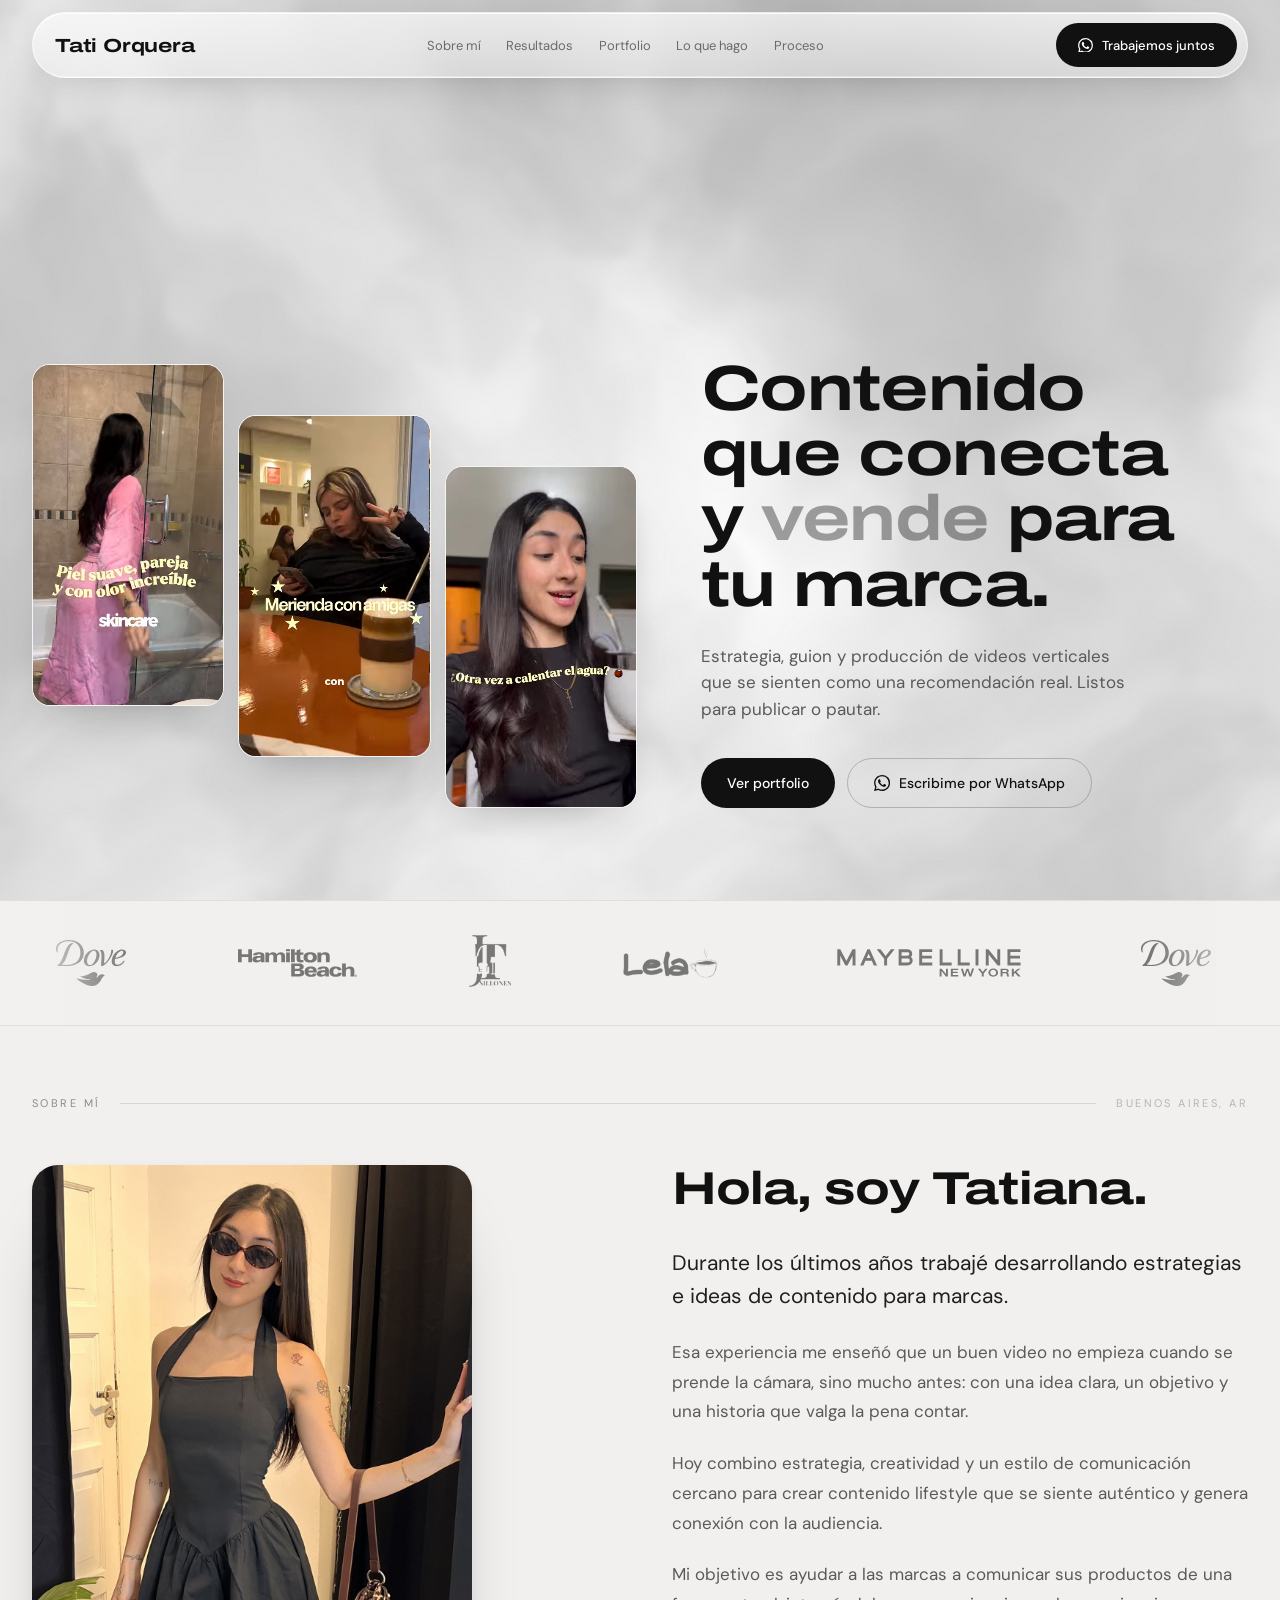
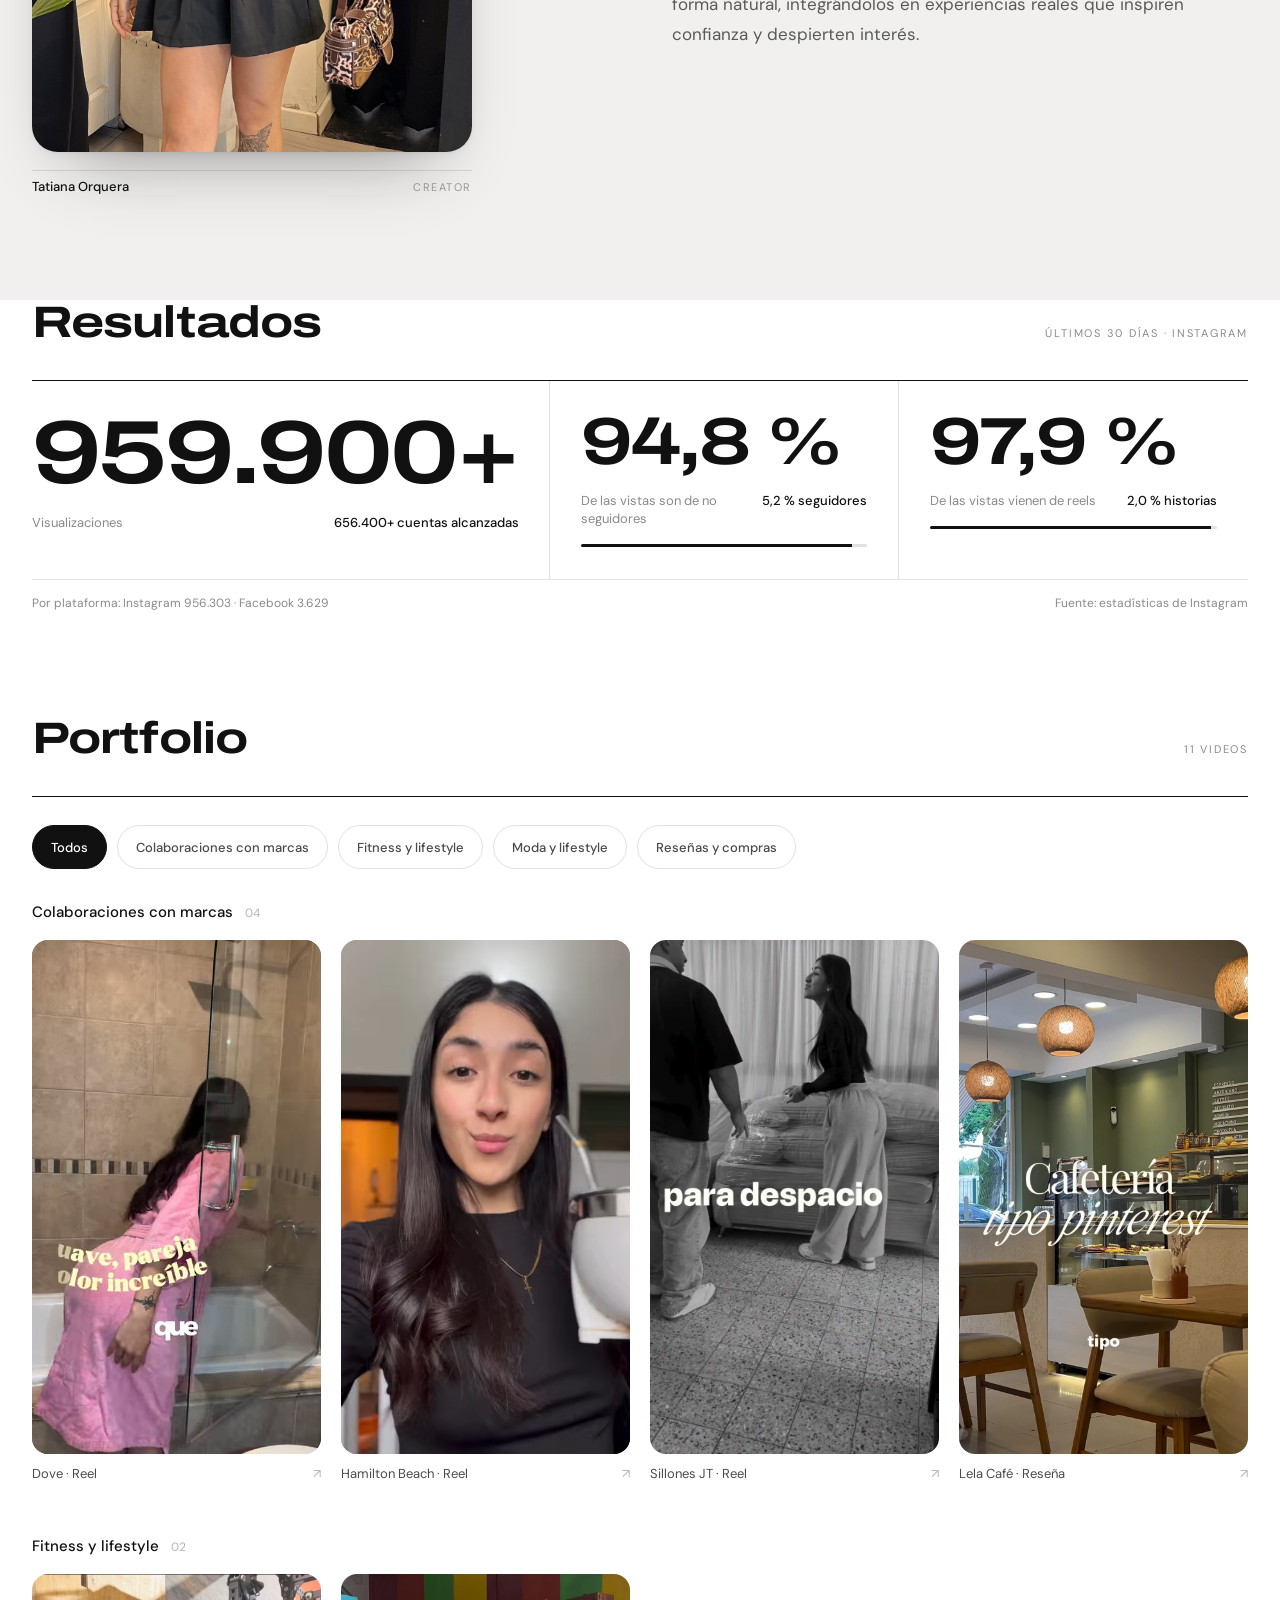
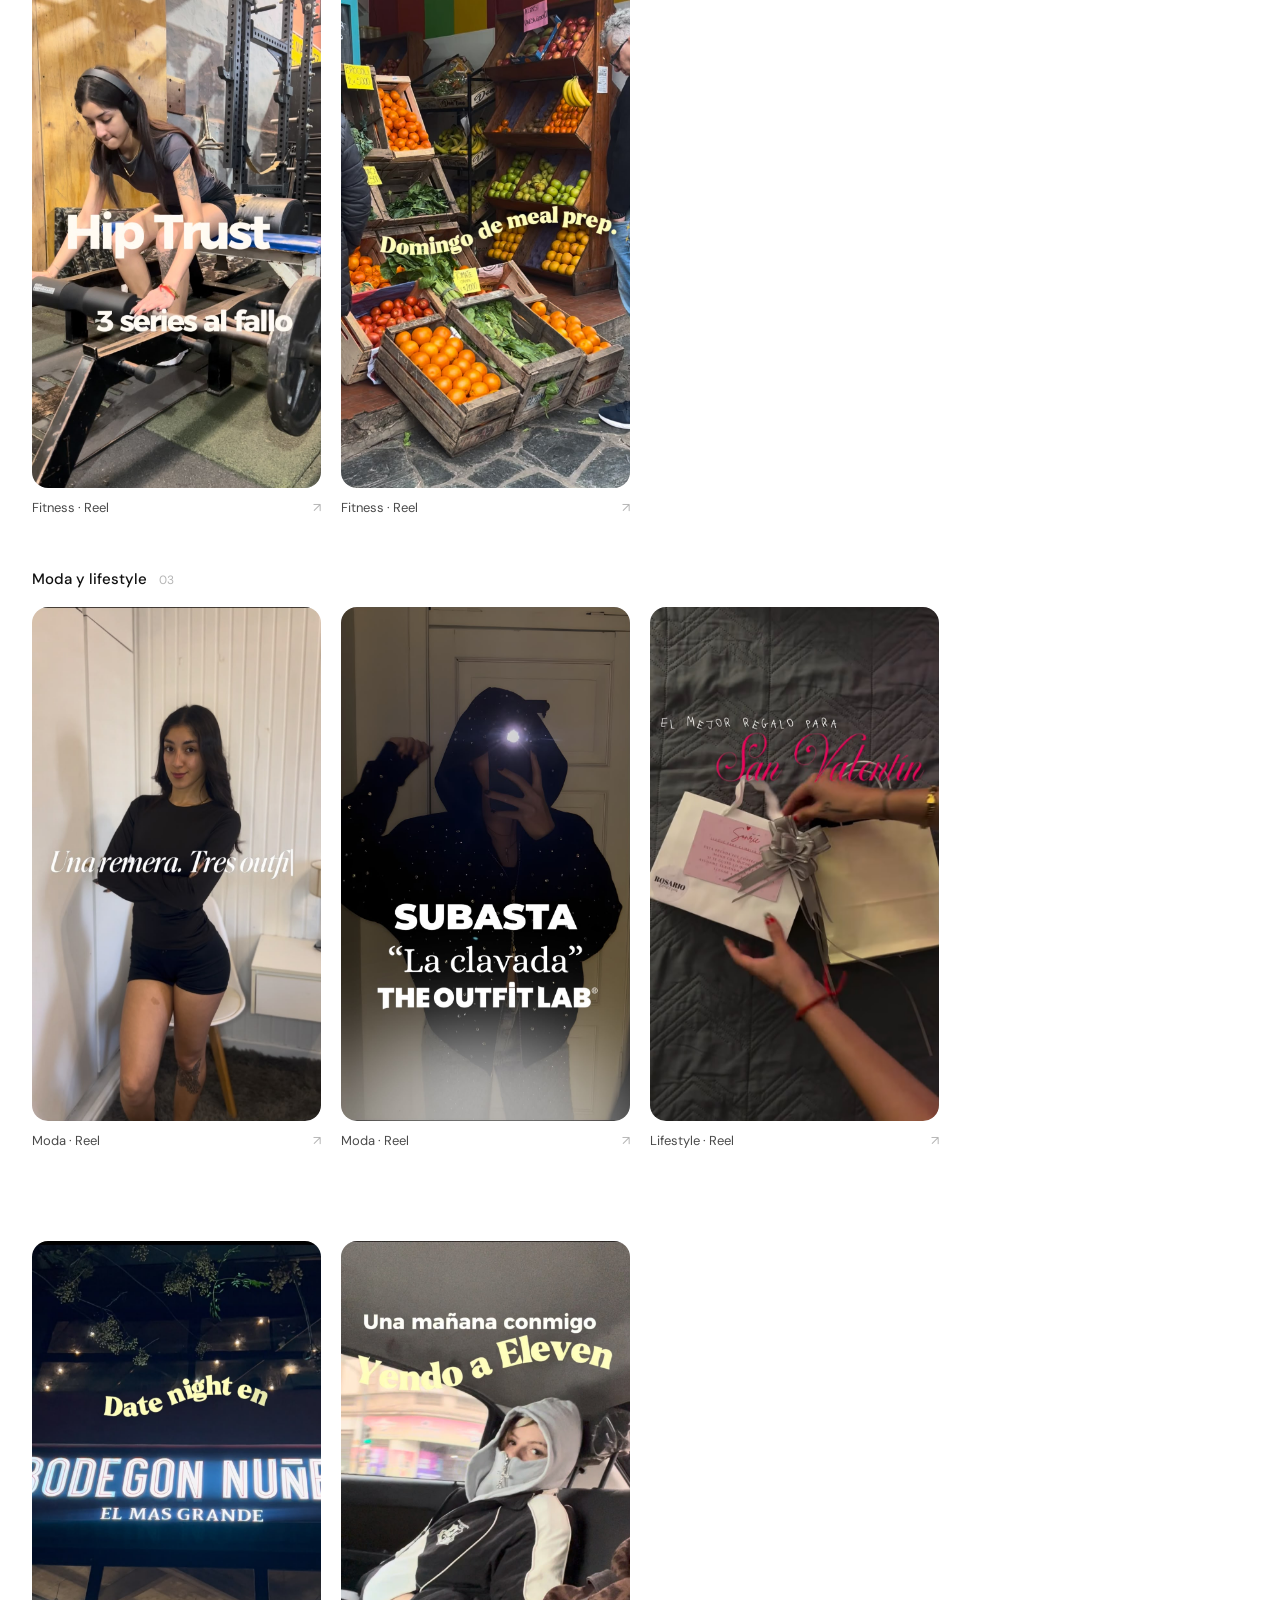
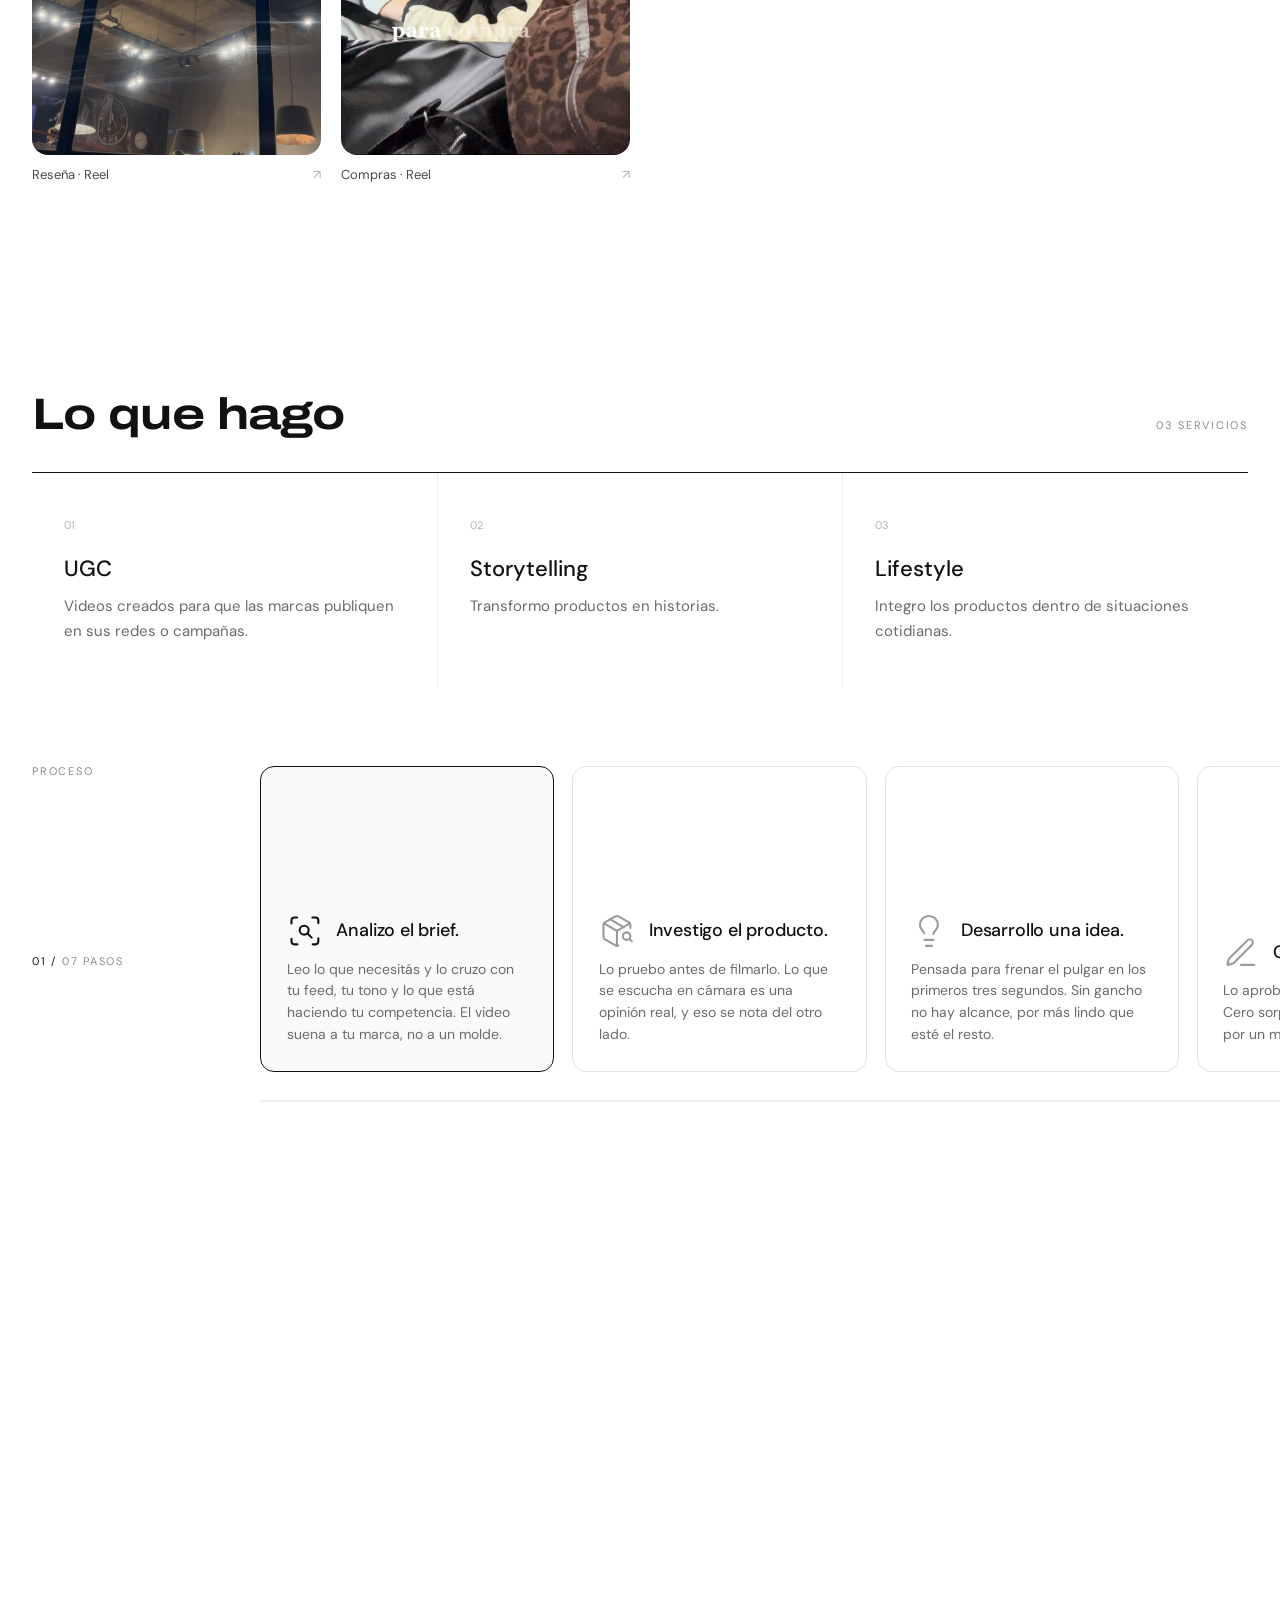
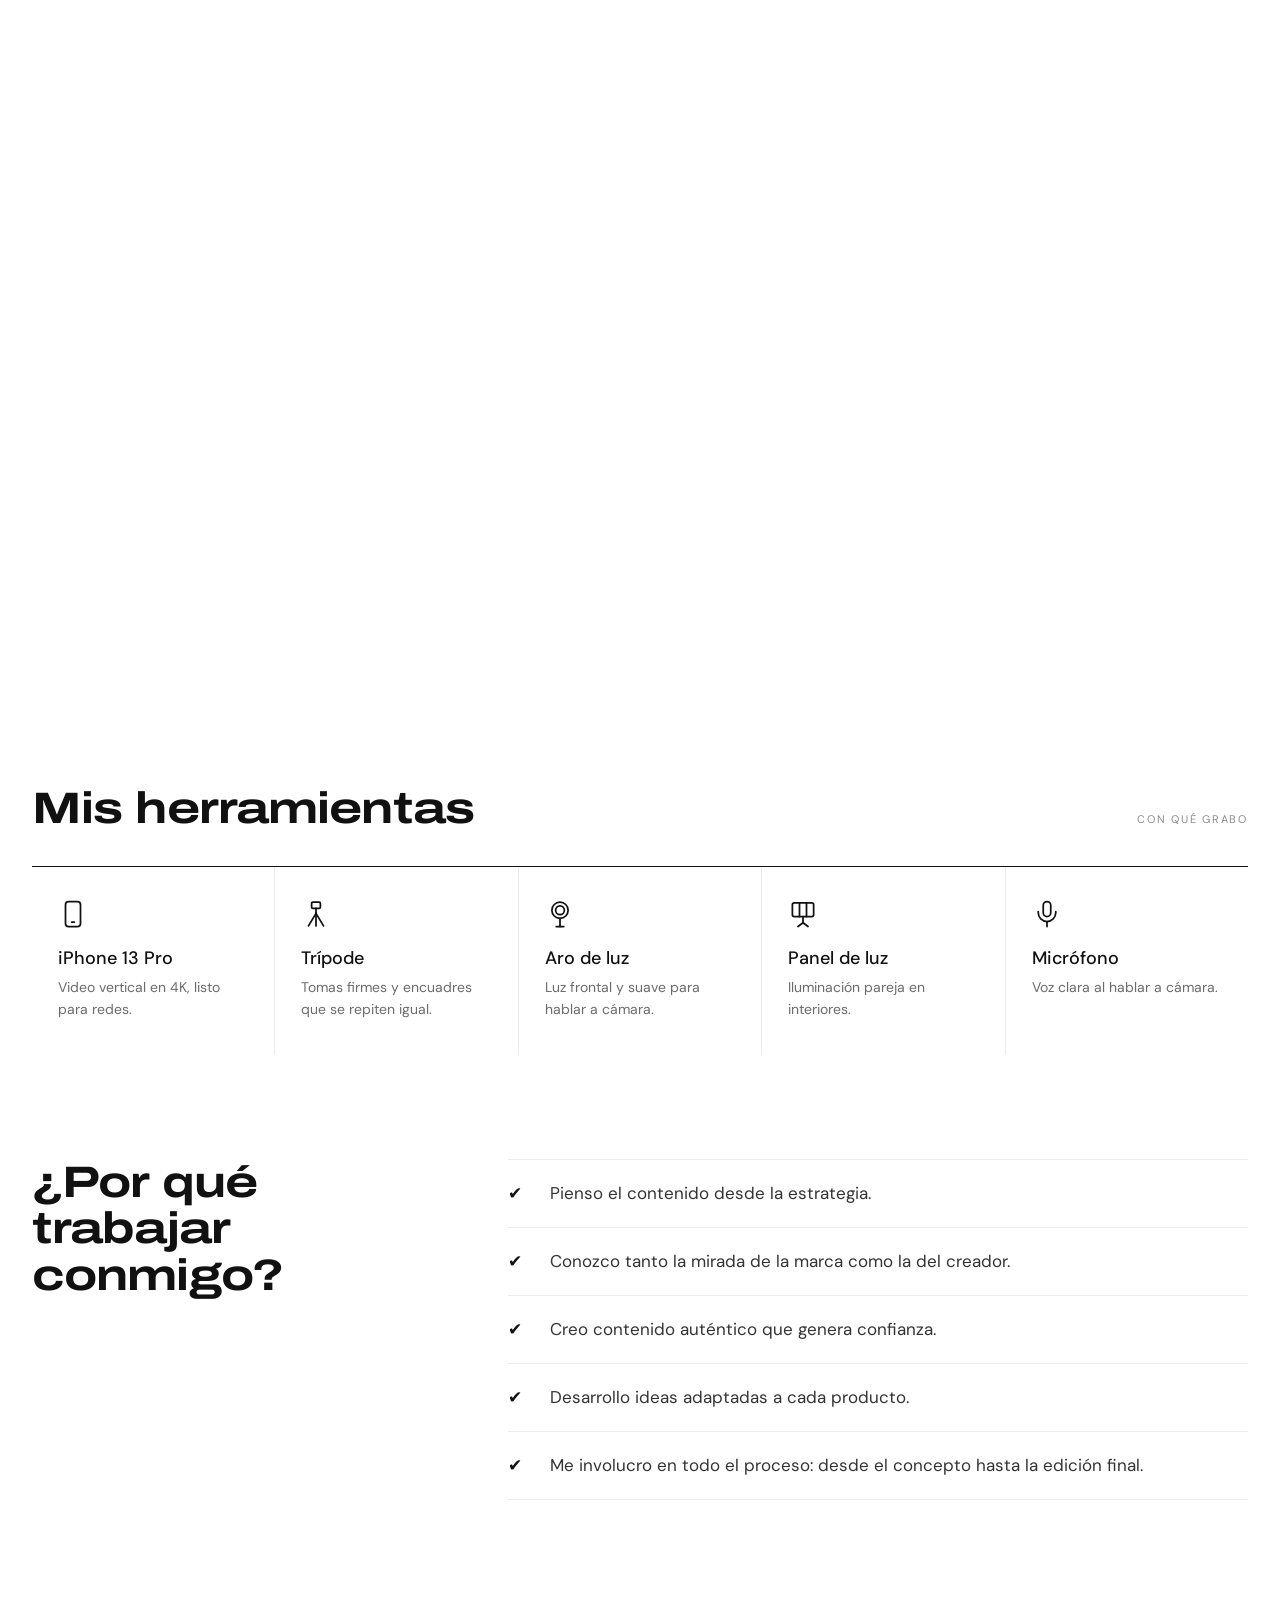
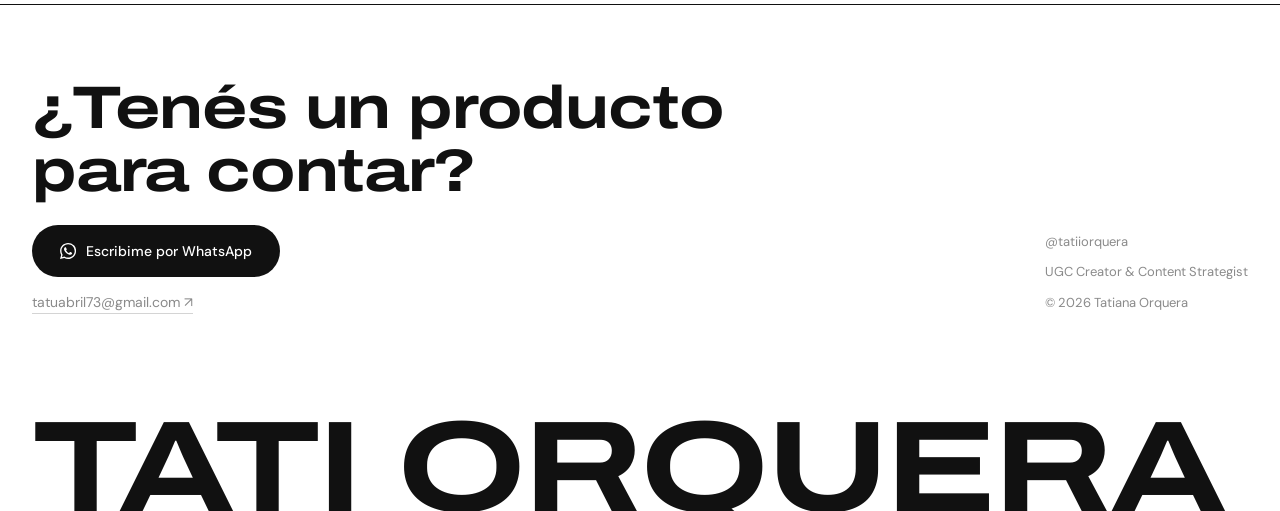
==== commit 45cc443b: "Portadas del hero en movimiento, como las de la grilla Pedido de Agus (t_4bf057c8): que se muevan to" ====
--- a/index.html
+++ b/index.html
@@ -18,7 +18,7 @@
 <link rel="preconnect" href="https://fonts.googleapis.com">
 <link rel="preconnect" href="https://fonts.gstatic.com" crossorigin>
 <link href="https://fonts.googleapis.com/css2?family=Archivo:wdth,wght@62..125,400..900&family=DM+Sans:opsz,wght@9..40,300;9..40,400;9..40,500;9..40,700&display=swap" rel="stylesheet">
-<link rel="stylesheet" href="styles.css?v=8">
+<link rel="stylesheet" href="styles.css?v=9">
 <link rel="icon" href="data:image/svg+xml,%3Csvg xmlns='http://www.w3.org/2000/svg' viewBox='0 0 400 400'%3E%3Crect width='400' height='400' fill='%23f1f0ee'/%3E%3Ctext x='200' y='228' text-anchor='middle' font-family='Helvetica,Arial,sans-serif' font-size='112' font-weight='700' fill='%23111111'%3ETO%3C/text%3E%3C/svg%3E">
 </head>
 <body>
@@ -71,12 +71,24 @@
     <div class="hero__strips">
       <a class="strip" href="https://www.instagram.com/p/Dd2TcdOgCcC/" target="_blank" rel="noopener" aria-label="Ver el reel para Dove">
         <img src="assets/reels/collab-dove.jpg" width="360" height="640" alt="Reel para Dove" fetchpriority="high" decoding="async">
+        <video class="reel__video" muted loop playsinline preload="metadata" poster="assets/reels/collab-dove.jpg" aria-hidden="true" tabindex="-1">
+          <source src="assets/reels/video/collab-dove.webm" type="video/webm">
+          <source src="assets/reels/video/collab-dove.mp4" type="video/mp4">
+        </video>
       </a>
       <a class="strip" href="https://www.instagram.com/p/Dd60JBLP77_/" target="_blank" rel="noopener" aria-label="Ver la reseña de Lela Café">
         <img src="assets/reels/collab-lela-cafe.jpg" width="360" height="640" alt="Reseña de Lela Café" decoding="async">
+        <video class="reel__video" muted loop playsinline preload="metadata" poster="assets/reels/collab-lela-cafe.jpg" aria-hidden="true" tabindex="-1">
+          <source src="assets/reels/video/collab-lela-cafe.webm" type="video/webm">
+          <source src="assets/reels/video/collab-lela-cafe.mp4" type="video/mp4">
+        </video>
       </a>
       <a class="strip" href="https://www.instagram.com/p/DcELaFHBp1u/" target="_blank" rel="noopener" aria-label="Ver el reel para Hamilton Beach">
         <img src="assets/reels/collab-hamilton-beach.jpg" width="360" height="640" alt="Reel para Hamilton Beach" decoding="async">
+        <video class="reel__video" muted loop playsinline preload="metadata" poster="assets/reels/collab-hamilton-beach.jpg" aria-hidden="true" tabindex="-1">
+          <source src="assets/reels/video/collab-hamilton-beach.webm" type="video/webm">
+          <source src="assets/reels/video/collab-hamilton-beach.mp4" type="video/mp4">
+        </video>
       </a>
     </div>
 
@@ -586,6 +598,6 @@
   <p class="footer__big" aria-hidden="true">Tati Orquera</p>
 </footer>
 
-<script src="main.js?v=8"></script>
+<script src="main.js?v=9"></script>
 </body>
 </html>
--- a/styles.css
+++ b/styles.css
@@ -312,6 +312,7 @@
 }
 
 .strip {
+  position: relative;
   display: block;
   aspect-ratio: 9 / 16;
   border-radius: clamp(12px, 1.4vw, 18px);
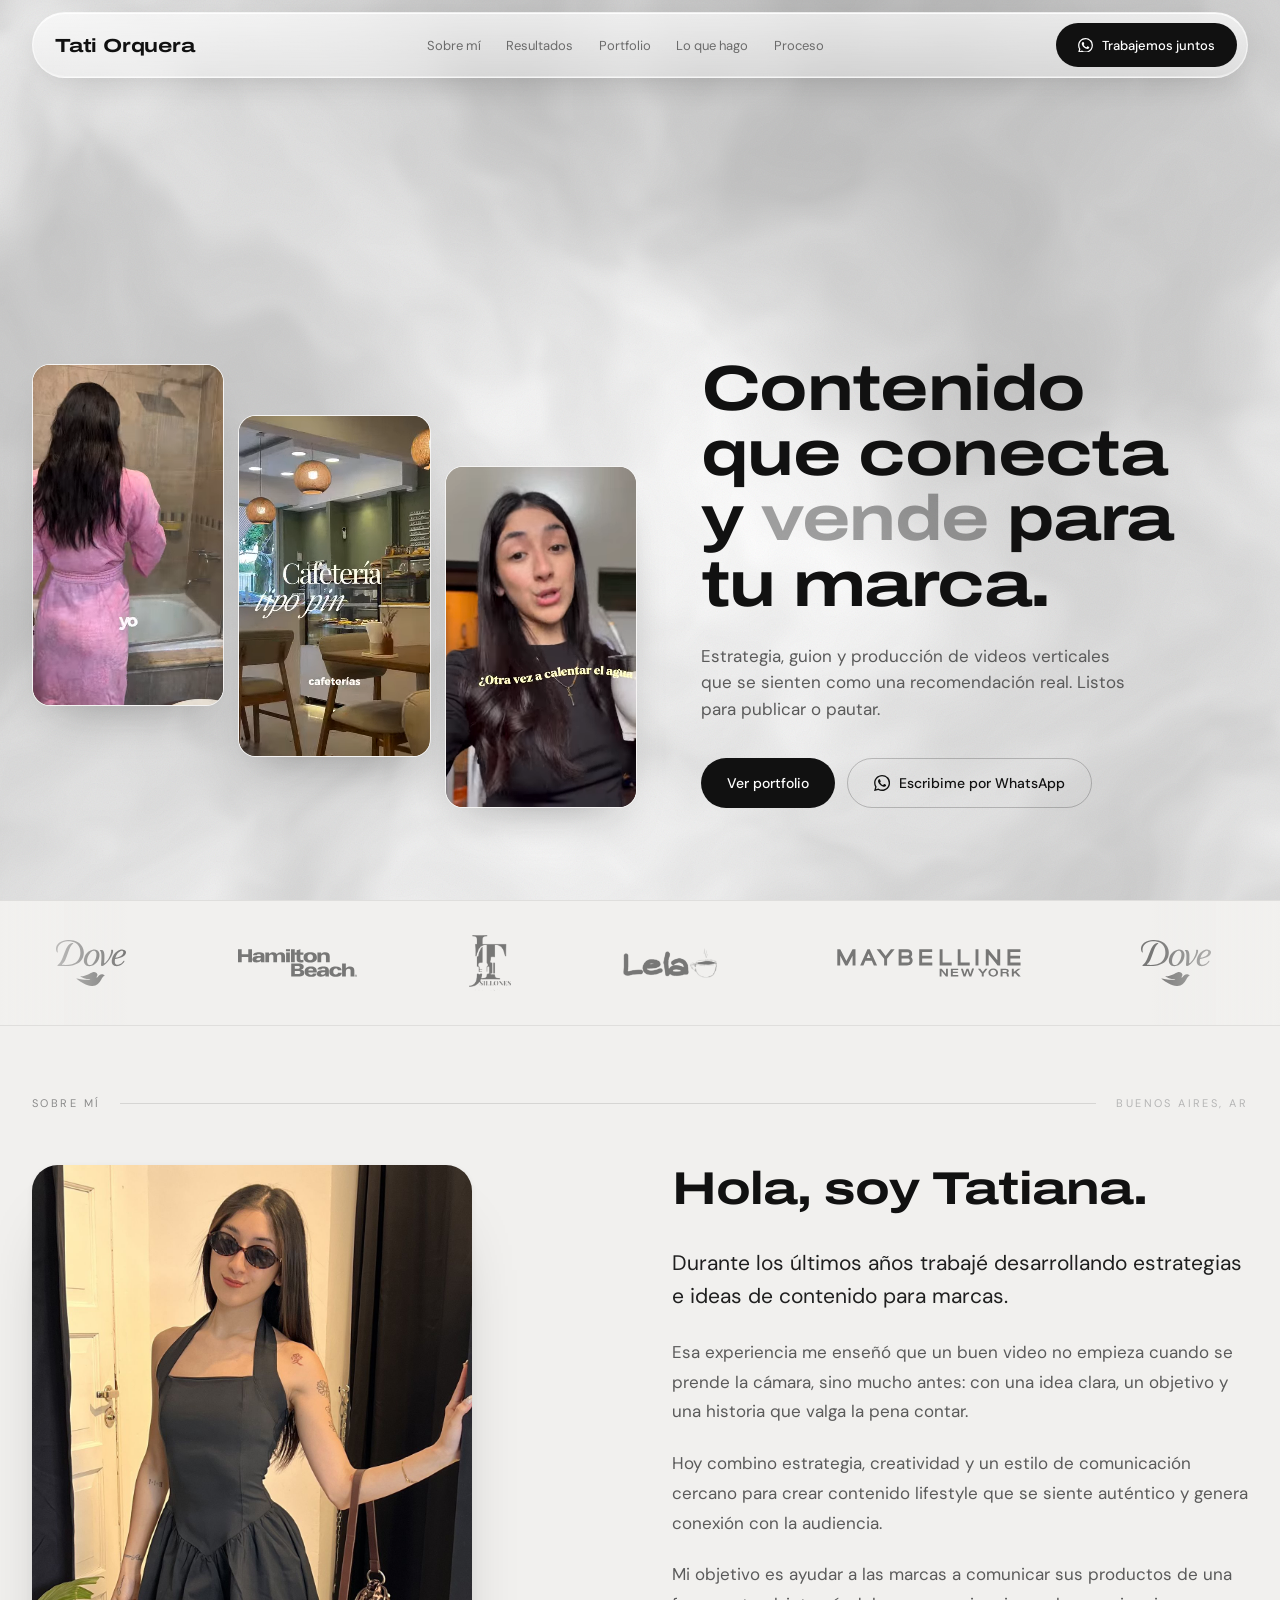
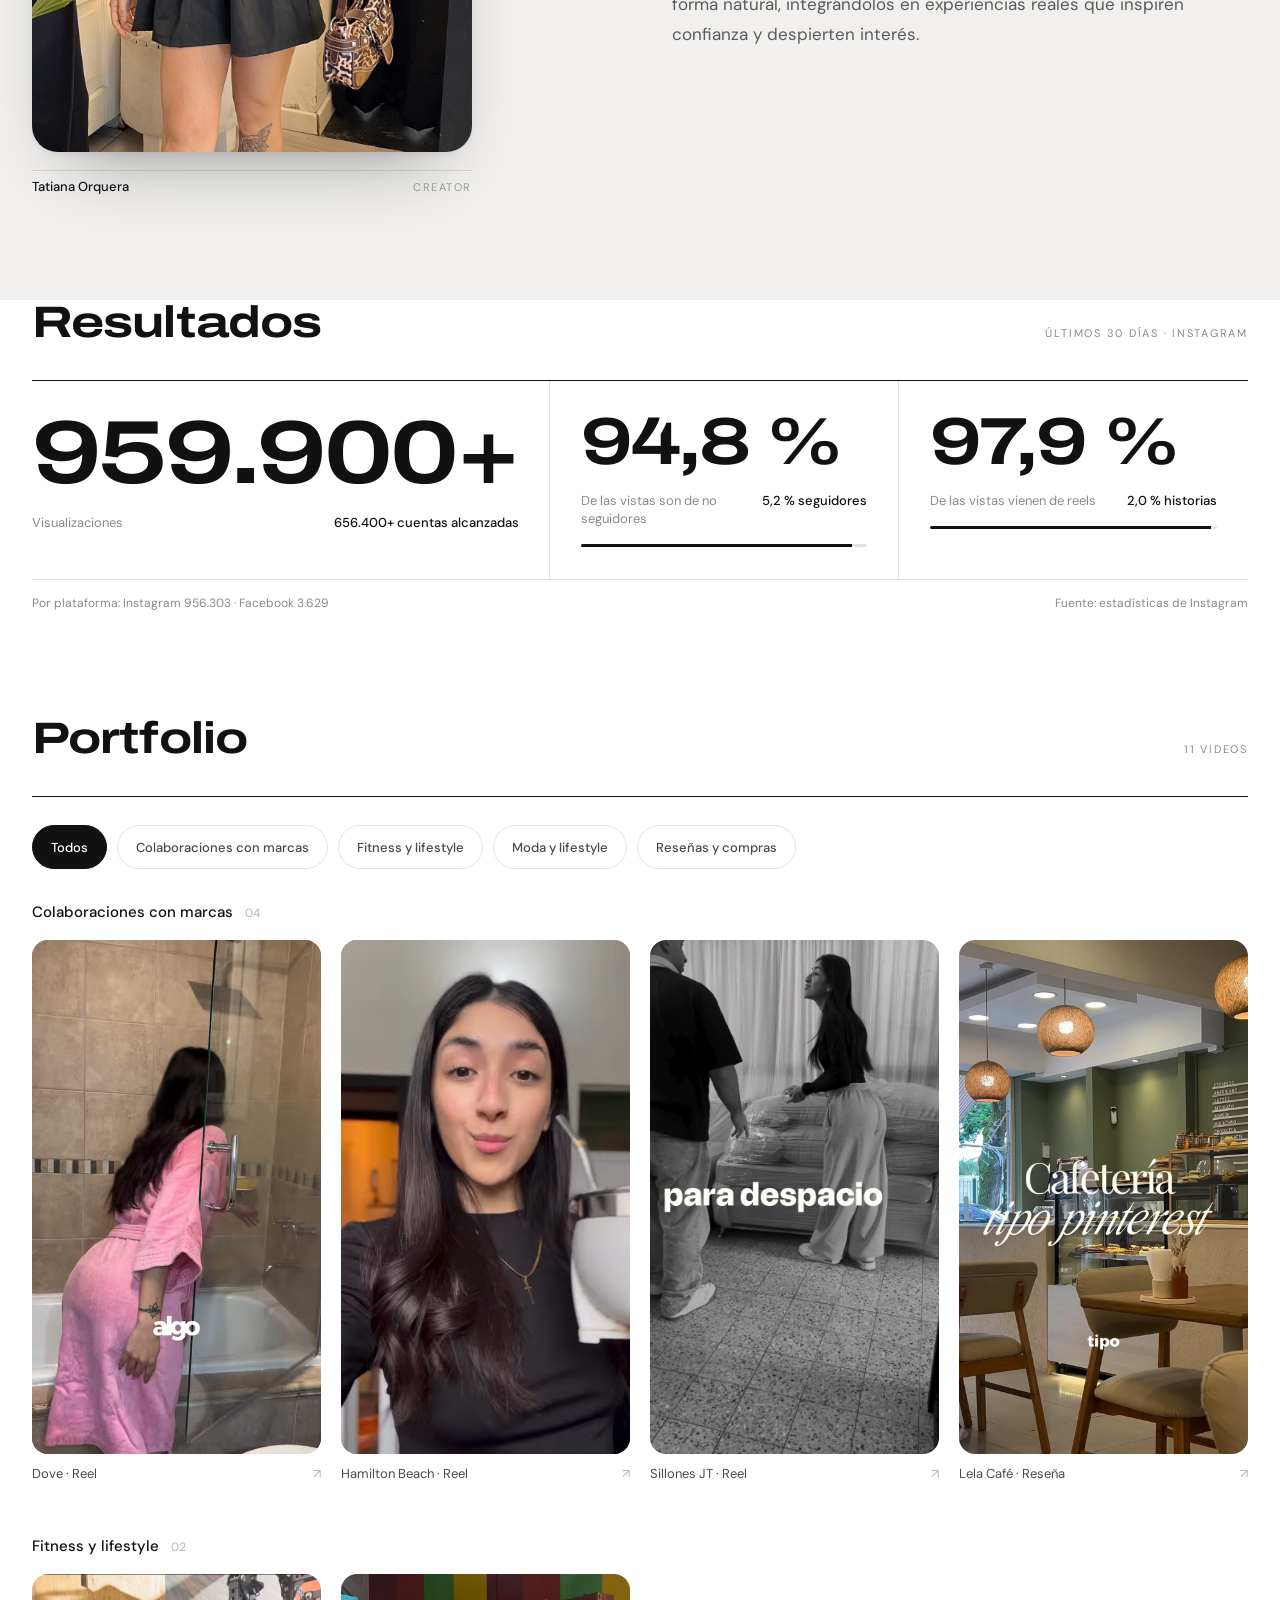
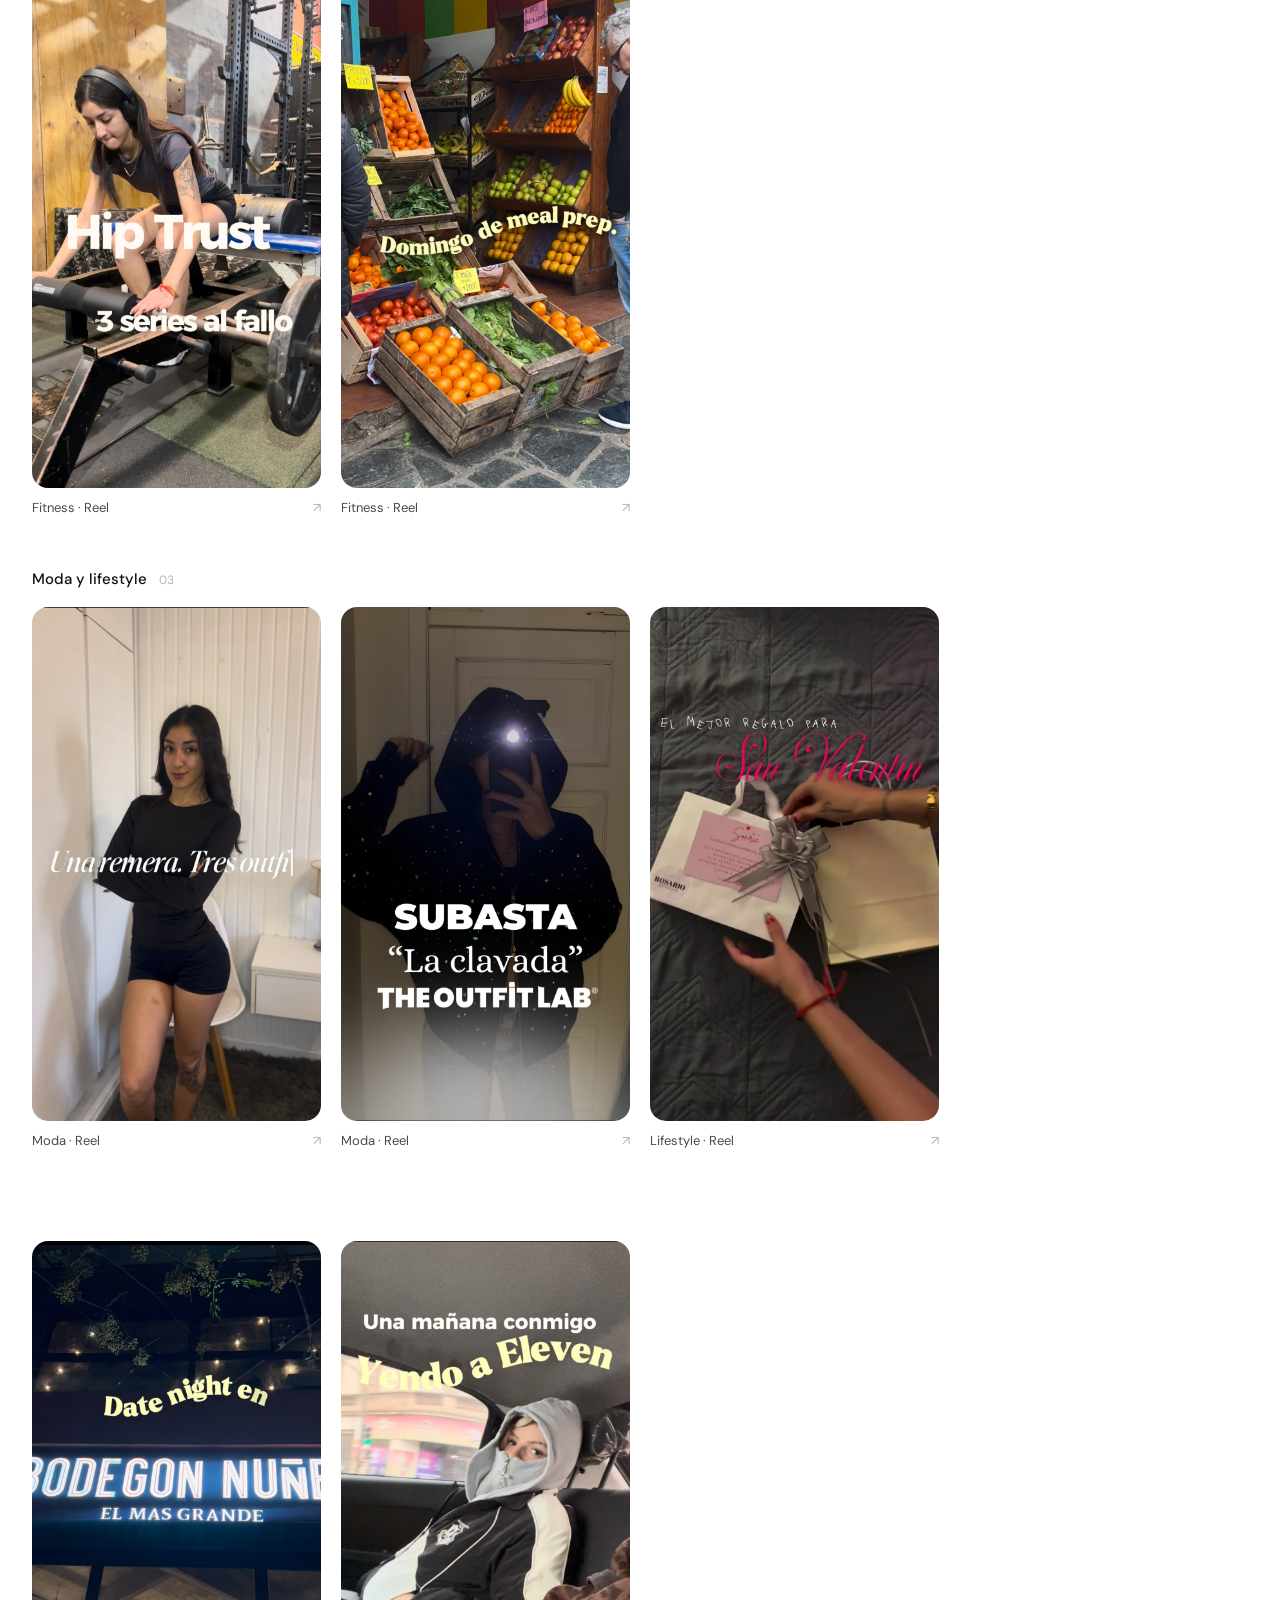
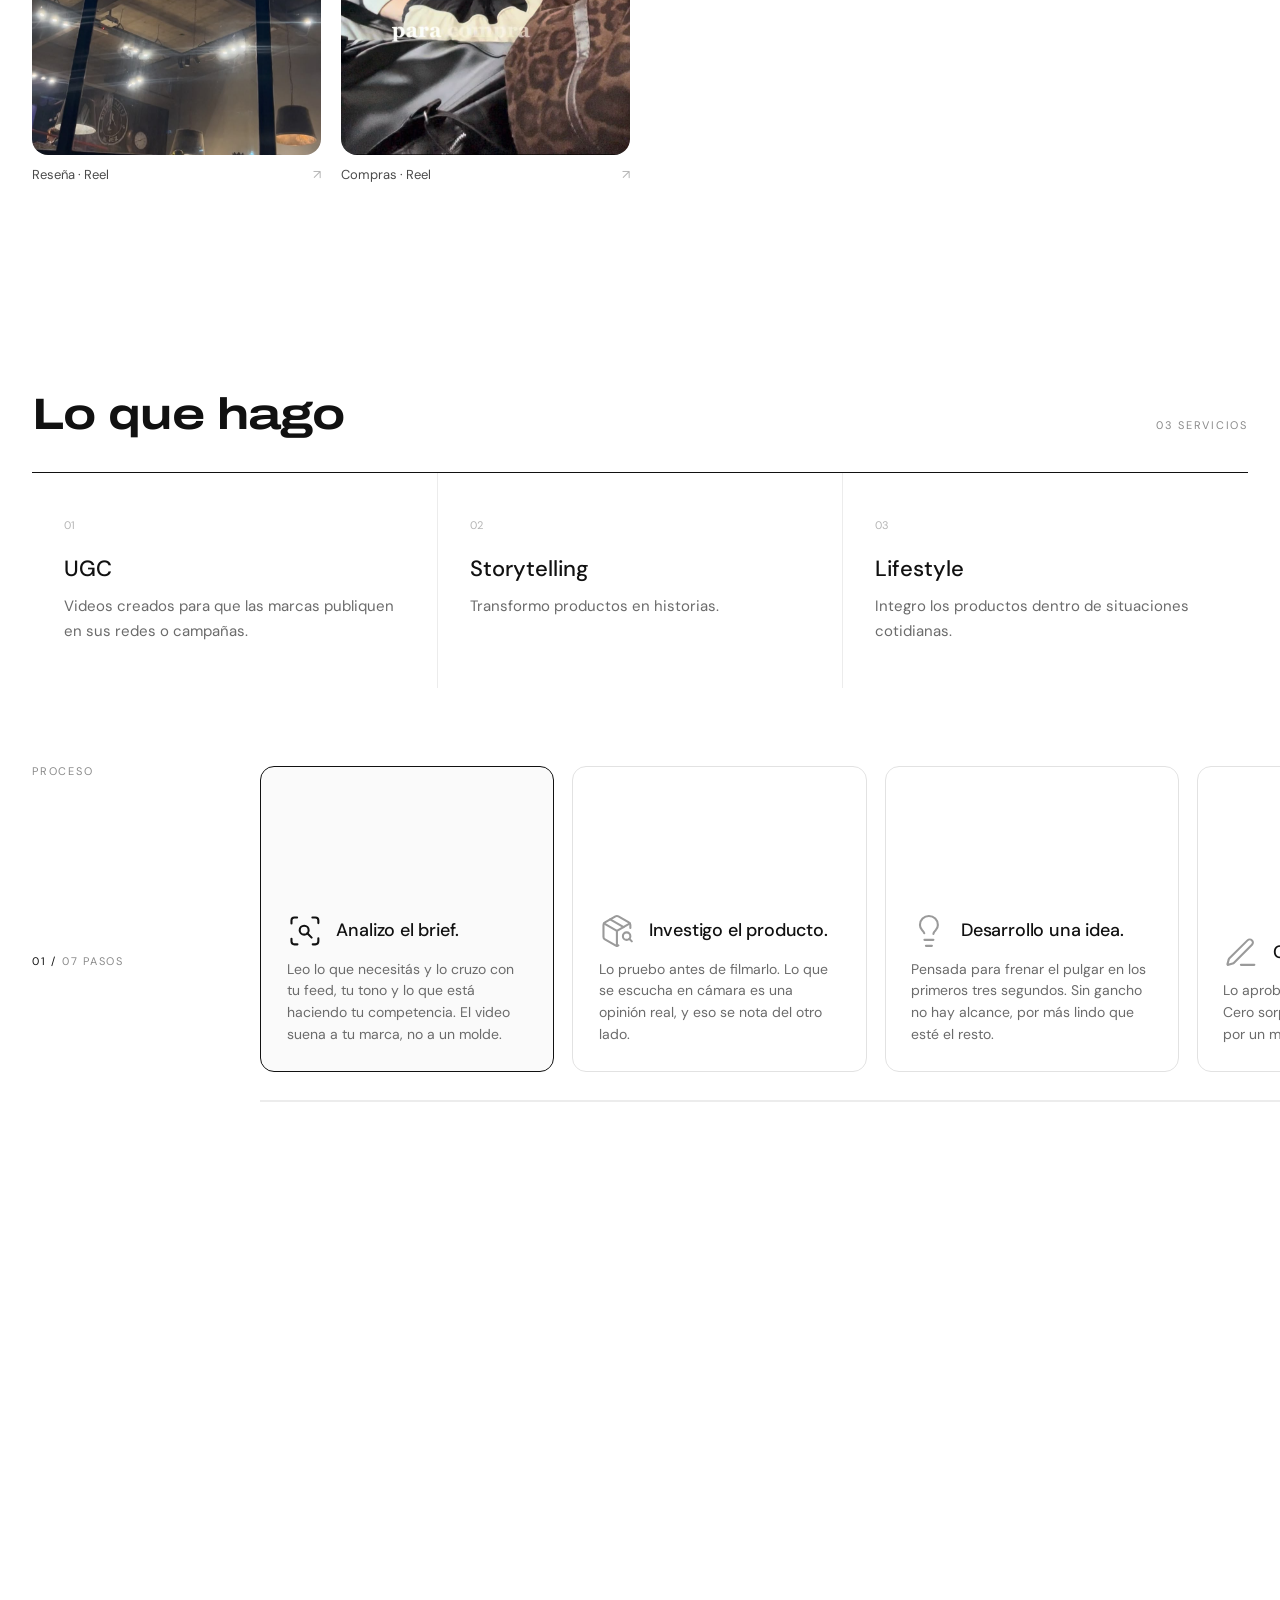
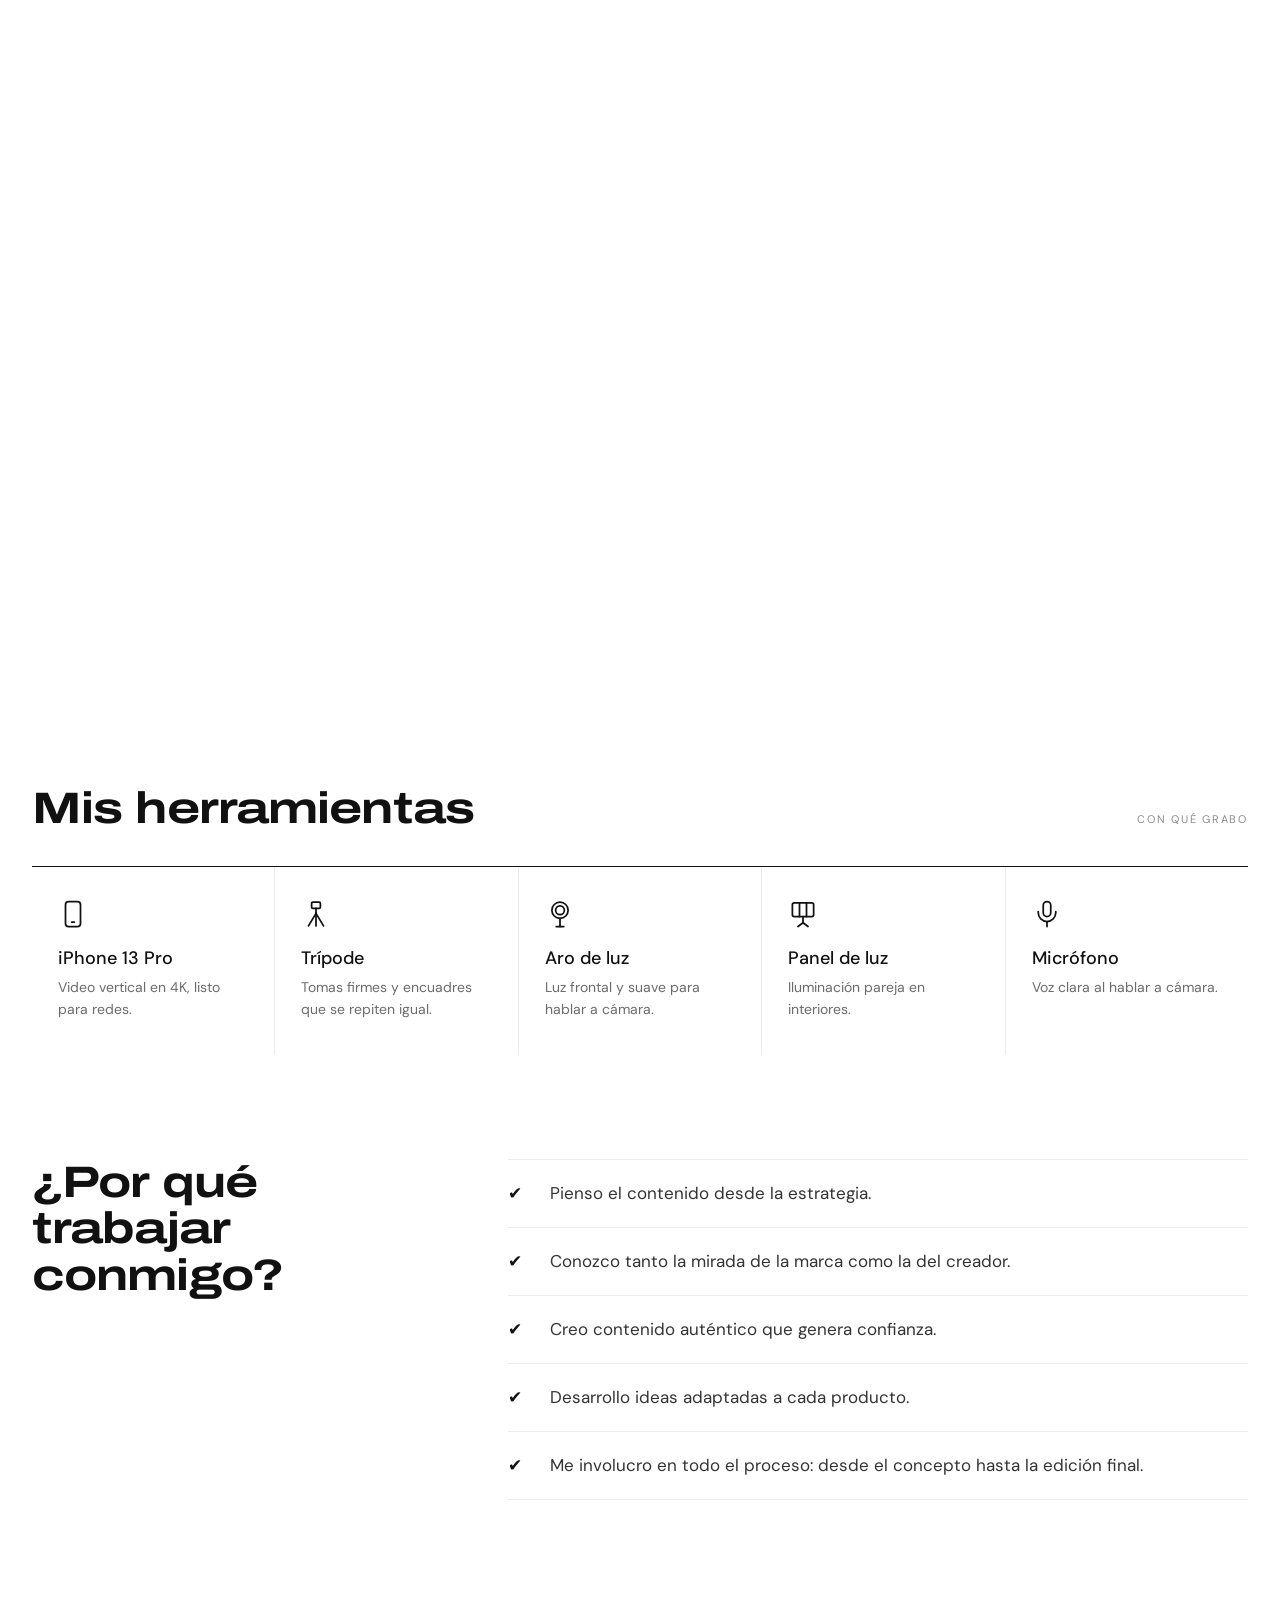
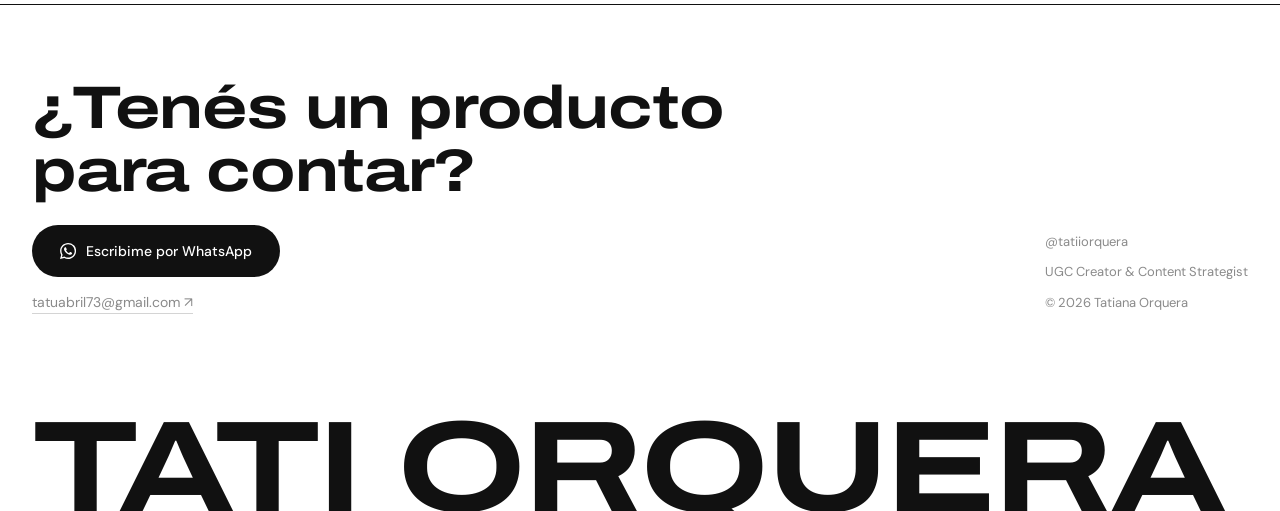
==== commit b786e8f1: "Videos del portfolio en iPhone: MP4 primero y play() que reintenta En el iPhone de Agus las miniatur" ====
--- a/index.html
+++ b/index.html
@@ -18,7 +18,7 @@
 <link rel="preconnect" href="https://fonts.googleapis.com">
 <link rel="preconnect" href="https://fonts.gstatic.com" crossorigin>
 <link href="https://fonts.googleapis.com/css2?family=Archivo:wdth,wght@62..125,400..900&family=DM+Sans:opsz,wght@9..40,300;9..40,400;9..40,500;9..40,700&display=swap" rel="stylesheet">
-<link rel="stylesheet" href="styles.css?v=9">
+<link rel="stylesheet" href="styles.css?v=10">
 <link rel="icon" href="data:image/svg+xml,%3Csvg xmlns='http://www.w3.org/2000/svg' viewBox='0 0 400 400'%3E%3Crect width='400' height='400' fill='%23f1f0ee'/%3E%3Ctext x='200' y='228' text-anchor='middle' font-family='Helvetica,Arial,sans-serif' font-size='112' font-weight='700' fill='%23111111'%3ETO%3C/text%3E%3C/svg%3E">
 </head>
 <body>
@@ -72,22 +72,22 @@
       <a class="strip" href="https://www.instagram.com/p/Dd2TcdOgCcC/" target="_blank" rel="noopener" aria-label="Ver el reel para Dove">
         <img src="assets/reels/collab-dove.jpg" width="360" height="640" alt="Reel para Dove" fetchpriority="high" decoding="async">
         <video class="reel__video" muted loop playsinline preload="metadata" poster="assets/reels/collab-dove.jpg" aria-hidden="true" tabindex="-1">
+          <source src="assets/reels/video/collab-dove.mp4" type="video/mp4">
           <source src="assets/reels/video/collab-dove.webm" type="video/webm">
-          <source src="assets/reels/video/collab-dove.mp4" type="video/mp4">
         </video>
       </a>
       <a class="strip" href="https://www.instagram.com/p/Dd60JBLP77_/" target="_blank" rel="noopener" aria-label="Ver la reseña de Lela Café">
         <img src="assets/reels/collab-lela-cafe.jpg" width="360" height="640" alt="Reseña de Lela Café" decoding="async">
         <video class="reel__video" muted loop playsinline preload="metadata" poster="assets/reels/collab-lela-cafe.jpg" aria-hidden="true" tabindex="-1">
+          <source src="assets/reels/video/collab-lela-cafe.mp4" type="video/mp4">
           <source src="assets/reels/video/collab-lela-cafe.webm" type="video/webm">
-          <source src="assets/reels/video/collab-lela-cafe.mp4" type="video/mp4">
         </video>
       </a>
       <a class="strip" href="https://www.instagram.com/p/DcELaFHBp1u/" target="_blank" rel="noopener" aria-label="Ver el reel para Hamilton Beach">
         <img src="assets/reels/collab-hamilton-beach.jpg" width="360" height="640" alt="Reel para Hamilton Beach" decoding="async">
         <video class="reel__video" muted loop playsinline preload="metadata" poster="assets/reels/collab-hamilton-beach.jpg" aria-hidden="true" tabindex="-1">
+          <source src="assets/reels/video/collab-hamilton-beach.mp4" type="video/mp4">
           <source src="assets/reels/video/collab-hamilton-beach.webm" type="video/webm">
-          <source src="assets/reels/video/collab-hamilton-beach.mp4" type="video/mp4">
         </video>
       </a>
     </div>
@@ -221,8 +221,8 @@
           <div class="reel__frame" data-placeholder="Portada del reel">
             <img src="assets/reels/collab-dove.jpg" alt="Reel para Dove: rutina de ducha con la línea Everything Shower" loading="lazy" decoding="async">
             <video class="reel__video" muted loop playsinline preload="none" poster="assets/reels/collab-dove.jpg" aria-hidden="true" tabindex="-1">
+              <source src="assets/reels/video/collab-dove.mp4" type="video/mp4">
               <source src="assets/reels/video/collab-dove.webm" type="video/webm">
-              <source src="assets/reels/video/collab-dove.mp4" type="video/mp4">
             </video>
           </div>
           <div class="reel__meta"><span>Dove · Reel</span><span class="reel__arrow">↗</span></div>
@@ -231,8 +231,8 @@
           <div class="reel__frame" data-placeholder="Portada del reel">
             <img src="assets/reels/collab-hamilton-beach.jpg" alt="Reel para Hamilton Beach: la pava eléctrica para el mate" loading="lazy" decoding="async">
             <video class="reel__video" muted loop playsinline preload="none" poster="assets/reels/collab-hamilton-beach.jpg" aria-hidden="true" tabindex="-1">
+              <source src="assets/reels/video/collab-hamilton-beach.mp4" type="video/mp4">
               <source src="assets/reels/video/collab-hamilton-beach.webm" type="video/webm">
-              <source src="assets/reels/video/collab-hamilton-beach.mp4" type="video/mp4">
             </video>
           </div>
           <div class="reel__meta"><span>Hamilton Beach · Reel</span><span class="reel__arrow">↗</span></div>
@@ -241,8 +241,8 @@
           <div class="reel__frame" data-placeholder="Portada del reel">
             <img src="assets/reels/collab-sillones-jt.jpg" alt="Reel para Sillones JT: llega el sillón nuevo" loading="lazy" decoding="async">
             <video class="reel__video" muted loop playsinline preload="none" poster="assets/reels/collab-sillones-jt.jpg" aria-hidden="true" tabindex="-1">
+              <source src="assets/reels/video/collab-sillones-jt.mp4" type="video/mp4">
               <source src="assets/reels/video/collab-sillones-jt.webm" type="video/webm">
-              <source src="assets/reels/video/collab-sillones-jt.mp4" type="video/mp4">
             </video>
           </div>
           <div class="reel__meta"><span>Sillones JT · Reel</span><span class="reel__arrow">↗</span></div>
@@ -251,8 +251,8 @@
           <div class="reel__frame" data-placeholder="Portada del reel">
             <img src="assets/reels/collab-lela-cafe.jpg" alt="Reel de reseña: cafetería Lela Café" loading="lazy" decoding="async">
             <video class="reel__video" muted loop playsinline preload="none" poster="assets/reels/collab-lela-cafe.jpg" aria-hidden="true" tabindex="-1">
+              <source src="assets/reels/video/collab-lela-cafe.mp4" type="video/mp4">
               <source src="assets/reels/video/collab-lela-cafe.webm" type="video/webm">
-              <source src="assets/reels/video/collab-lela-cafe.mp4" type="video/mp4">
             </video>
           </div>
           <div class="reel__meta"><span>Lela Café · Reseña</span><span class="reel__arrow">↗</span></div>
@@ -270,8 +270,8 @@
           <div class="reel__frame" data-placeholder="Portada del reel">
             <img src="assets/reels/reel-fit-1.jpg" alt="Reel de fitness y lifestyle" loading="lazy" decoding="async">
             <video class="reel__video" muted loop playsinline preload="none" poster="assets/reels/reel-fit-1.jpg" aria-hidden="true" tabindex="-1">
+              <source src="assets/reels/video/reel-fit-1.mp4" type="video/mp4">
               <source src="assets/reels/video/reel-fit-1.webm" type="video/webm">
-              <source src="assets/reels/video/reel-fit-1.mp4" type="video/mp4">
             </video>
           </div>
           <div class="reel__meta"><span>Fitness · Reel</span><span class="reel__arrow">↗</span></div>
@@ -280,8 +280,8 @@
           <div class="reel__frame" data-placeholder="Portada del reel">
             <img src="assets/reels/reel-fit-2.jpg" alt="Reel de fitness y lifestyle" loading="lazy" decoding="async">
             <video class="reel__video" muted loop playsinline preload="none" poster="assets/reels/reel-fit-2.jpg" aria-hidden="true" tabindex="-1">
+              <source src="assets/reels/video/reel-fit-2.mp4" type="video/mp4">
               <source src="assets/reels/video/reel-fit-2.webm" type="video/webm">
-              <source src="assets/reels/video/reel-fit-2.mp4" type="video/mp4">
             </video>
           </div>
           <div class="reel__meta"><span>Fitness · Reel</span><span class="reel__arrow">↗</span></div>
@@ -299,8 +299,8 @@
           <div class="reel__frame" data-placeholder="Portada del reel">
             <img src="assets/reels/reel-moda-1.jpg" alt="Reel de moda: una remera, tres outfits" loading="lazy" decoding="async">
             <video class="reel__video" muted loop playsinline preload="none" poster="assets/reels/reel-moda-1.jpg" aria-hidden="true" tabindex="-1">
+              <source src="assets/reels/video/reel-moda-1.mp4" type="video/mp4">
               <source src="assets/reels/video/reel-moda-1.webm" type="video/webm">
-              <source src="assets/reels/video/reel-moda-1.mp4" type="video/mp4">
             </video>
           </div>
           <div class="reel__meta"><span>Moda · Reel</span><span class="reel__arrow">↗</span></div>
@@ -309,8 +309,8 @@
           <div class="reel__frame" data-placeholder="Portada del reel">
             <img src="assets/reels/reel-moda-2.jpg" alt="Reel de moda y lifestyle" loading="lazy" decoding="async">
             <video class="reel__video" muted loop playsinline preload="none" poster="assets/reels/reel-moda-2.jpg" aria-hidden="true" tabindex="-1">
+              <source src="assets/reels/video/reel-moda-2.mp4" type="video/mp4">
               <source src="assets/reels/video/reel-moda-2.webm" type="video/webm">
-              <source src="assets/reels/video/reel-moda-2.mp4" type="video/mp4">
             </video>
           </div>
           <div class="reel__meta"><span>Moda · Reel</span><span class="reel__arrow">↗</span></div>
@@ -319,8 +319,8 @@
           <div class="reel__frame" data-placeholder="Portada del reel">
             <img src="assets/reels/reel-moda-3.jpg" alt="Reel de lifestyle" loading="lazy" decoding="async">
             <video class="reel__video" muted loop playsinline preload="none" poster="assets/reels/reel-moda-3.jpg" aria-hidden="true" tabindex="-1">
+              <source src="assets/reels/video/reel-moda-3.mp4" type="video/mp4">
               <source src="assets/reels/video/reel-moda-3.webm" type="video/webm">
-              <source src="assets/reels/video/reel-moda-3.mp4" type="video/mp4">
             </video>
           </div>
           <div class="reel__meta"><span>Lifestyle · Reel</span><span class="reel__arrow">↗</span></div>
@@ -338,8 +338,8 @@
           <div class="reel__frame" data-placeholder="Portada del reel">
             <img src="assets/reels/reel-res-1.jpg" alt="Reel de reseña: date night en Bodegón Núñez" loading="lazy" decoding="async">
             <video class="reel__video" muted loop playsinline preload="none" poster="assets/reels/reel-res-1.jpg" aria-hidden="true" tabindex="-1">
+              <source src="assets/reels/video/reel-res-1.mp4" type="video/mp4">
               <source src="assets/reels/video/reel-res-1.webm" type="video/webm">
-              <source src="assets/reels/video/reel-res-1.mp4" type="video/mp4">
             </video>
           </div>
           <div class="reel__meta"><span>Reseña · Reel</span><span class="reel__arrow">↗</span></div>
@@ -348,8 +348,8 @@
           <div class="reel__frame" data-placeholder="Portada del reel">
             <img src="assets/reels/reel-res-2.jpg" alt="Reel de compras: una mañana yendo a Eleven" loading="lazy" decoding="async">
             <video class="reel__video" muted loop playsinline preload="none" poster="assets/reels/reel-res-2.jpg" aria-hidden="true" tabindex="-1">
+              <source src="assets/reels/video/reel-res-2.mp4" type="video/mp4">
               <source src="assets/reels/video/reel-res-2.webm" type="video/webm">
-              <source src="assets/reels/video/reel-res-2.mp4" type="video/mp4">
             </video>
           </div>
           <div class="reel__meta"><span>Compras · Reel</span><span class="reel__arrow">↗</span></div>
@@ -598,6 +598,6 @@
   <p class="footer__big" aria-hidden="true">Tati Orquera</p>
 </footer>
 
-<script src="main.js?v=9"></script>
+<script src="main.js?v=10"></script>
 </body>
 </html>
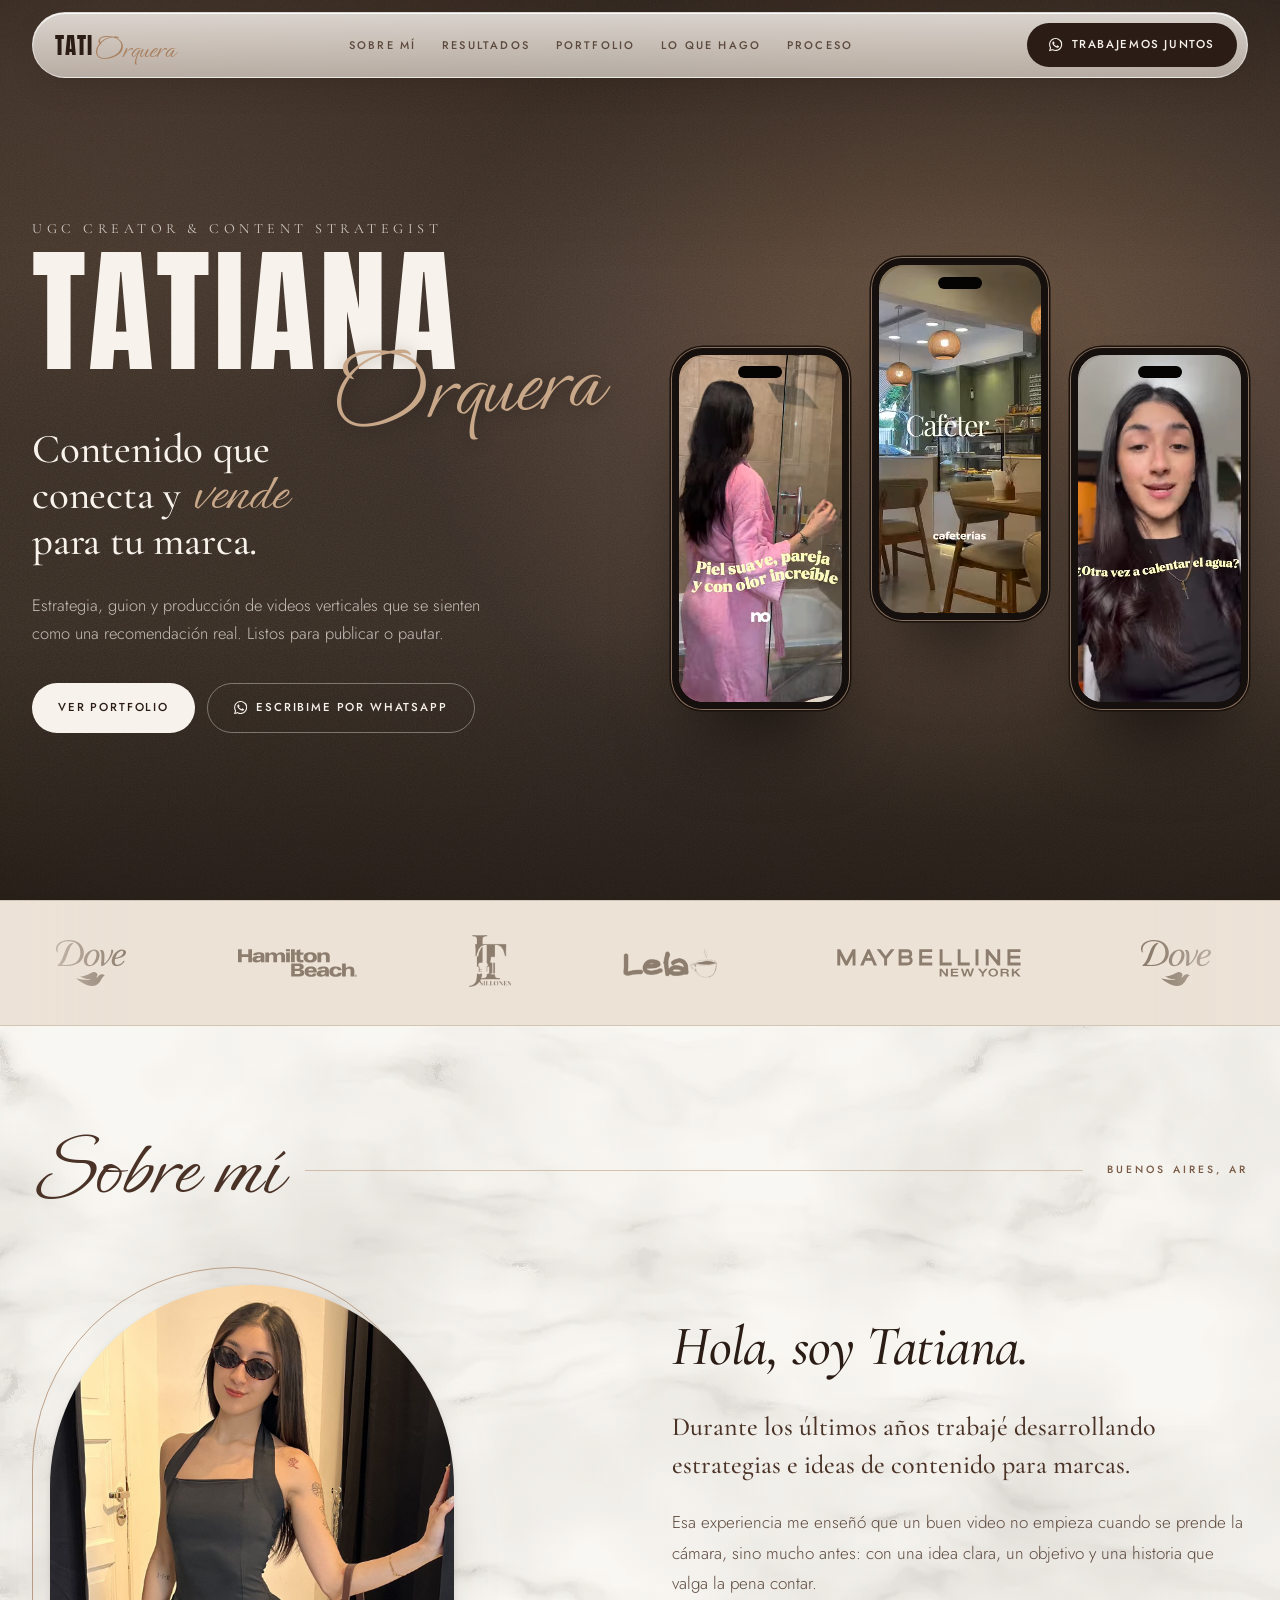
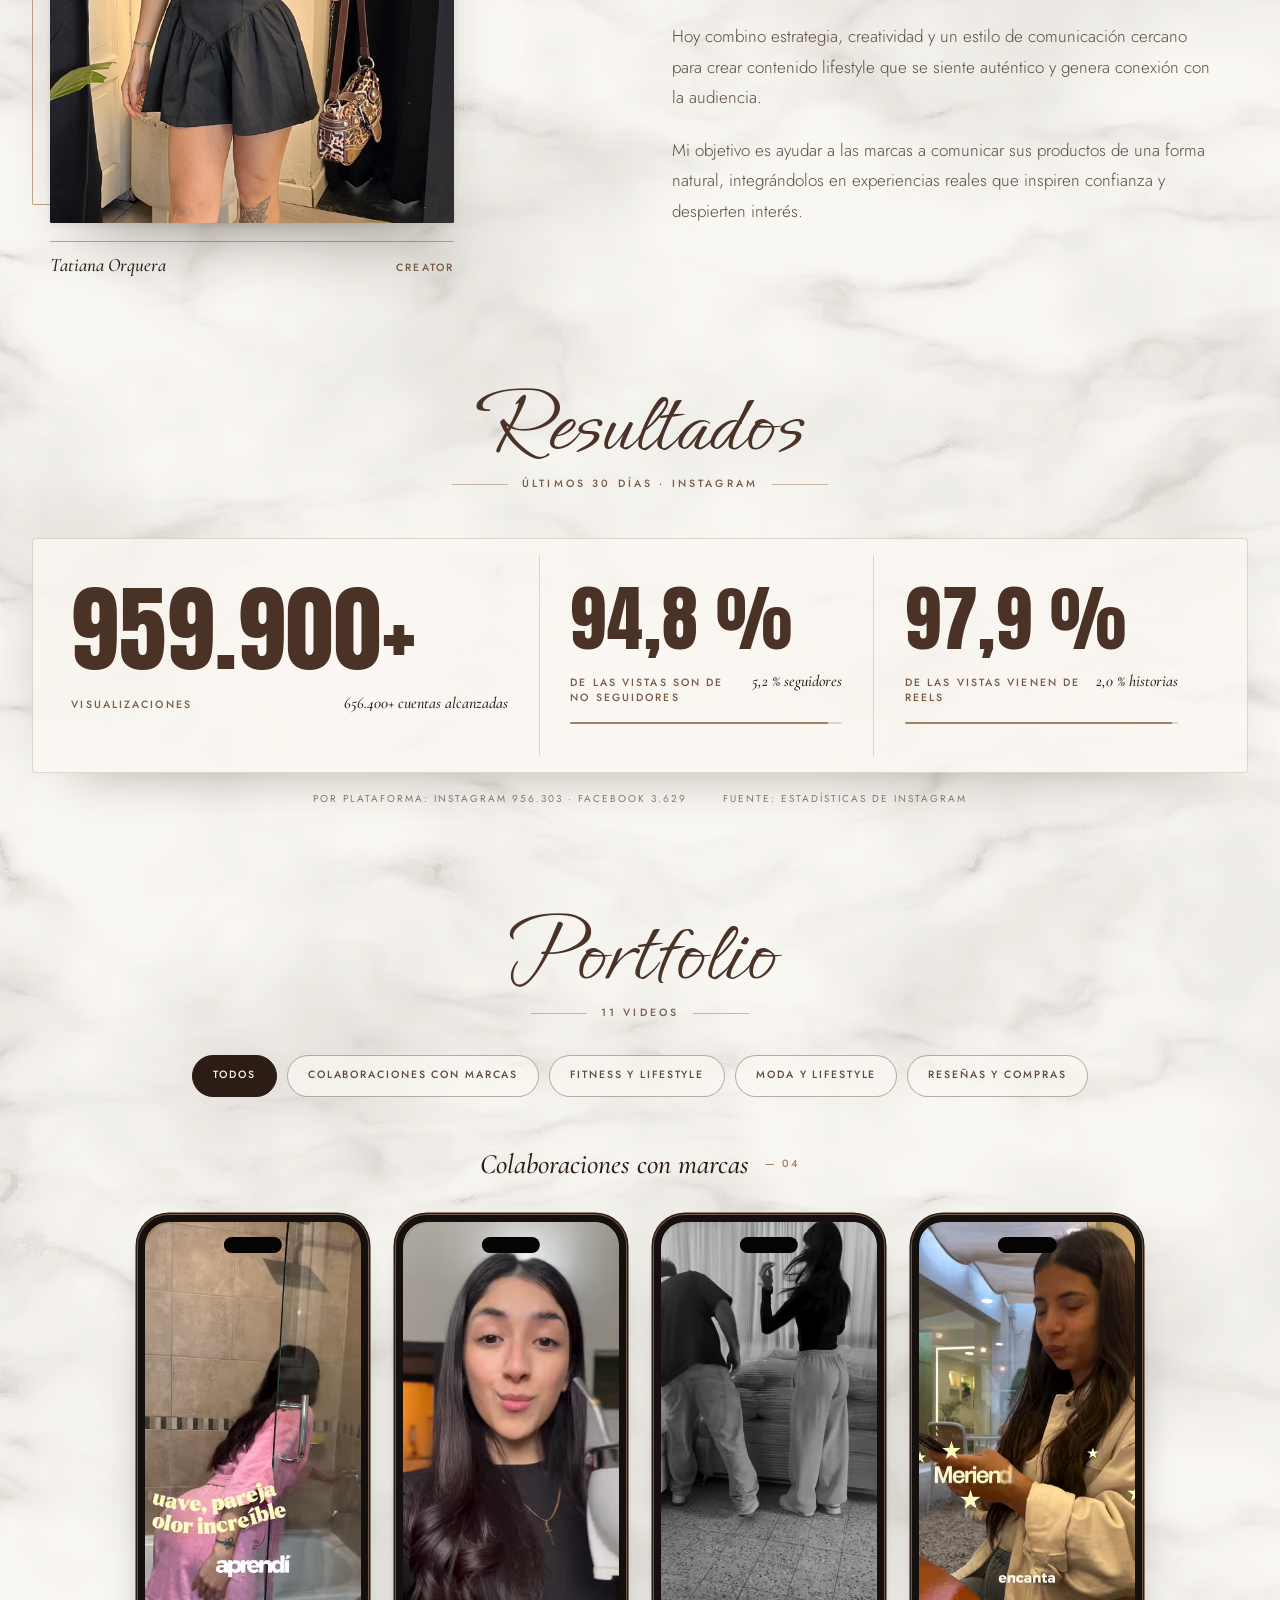
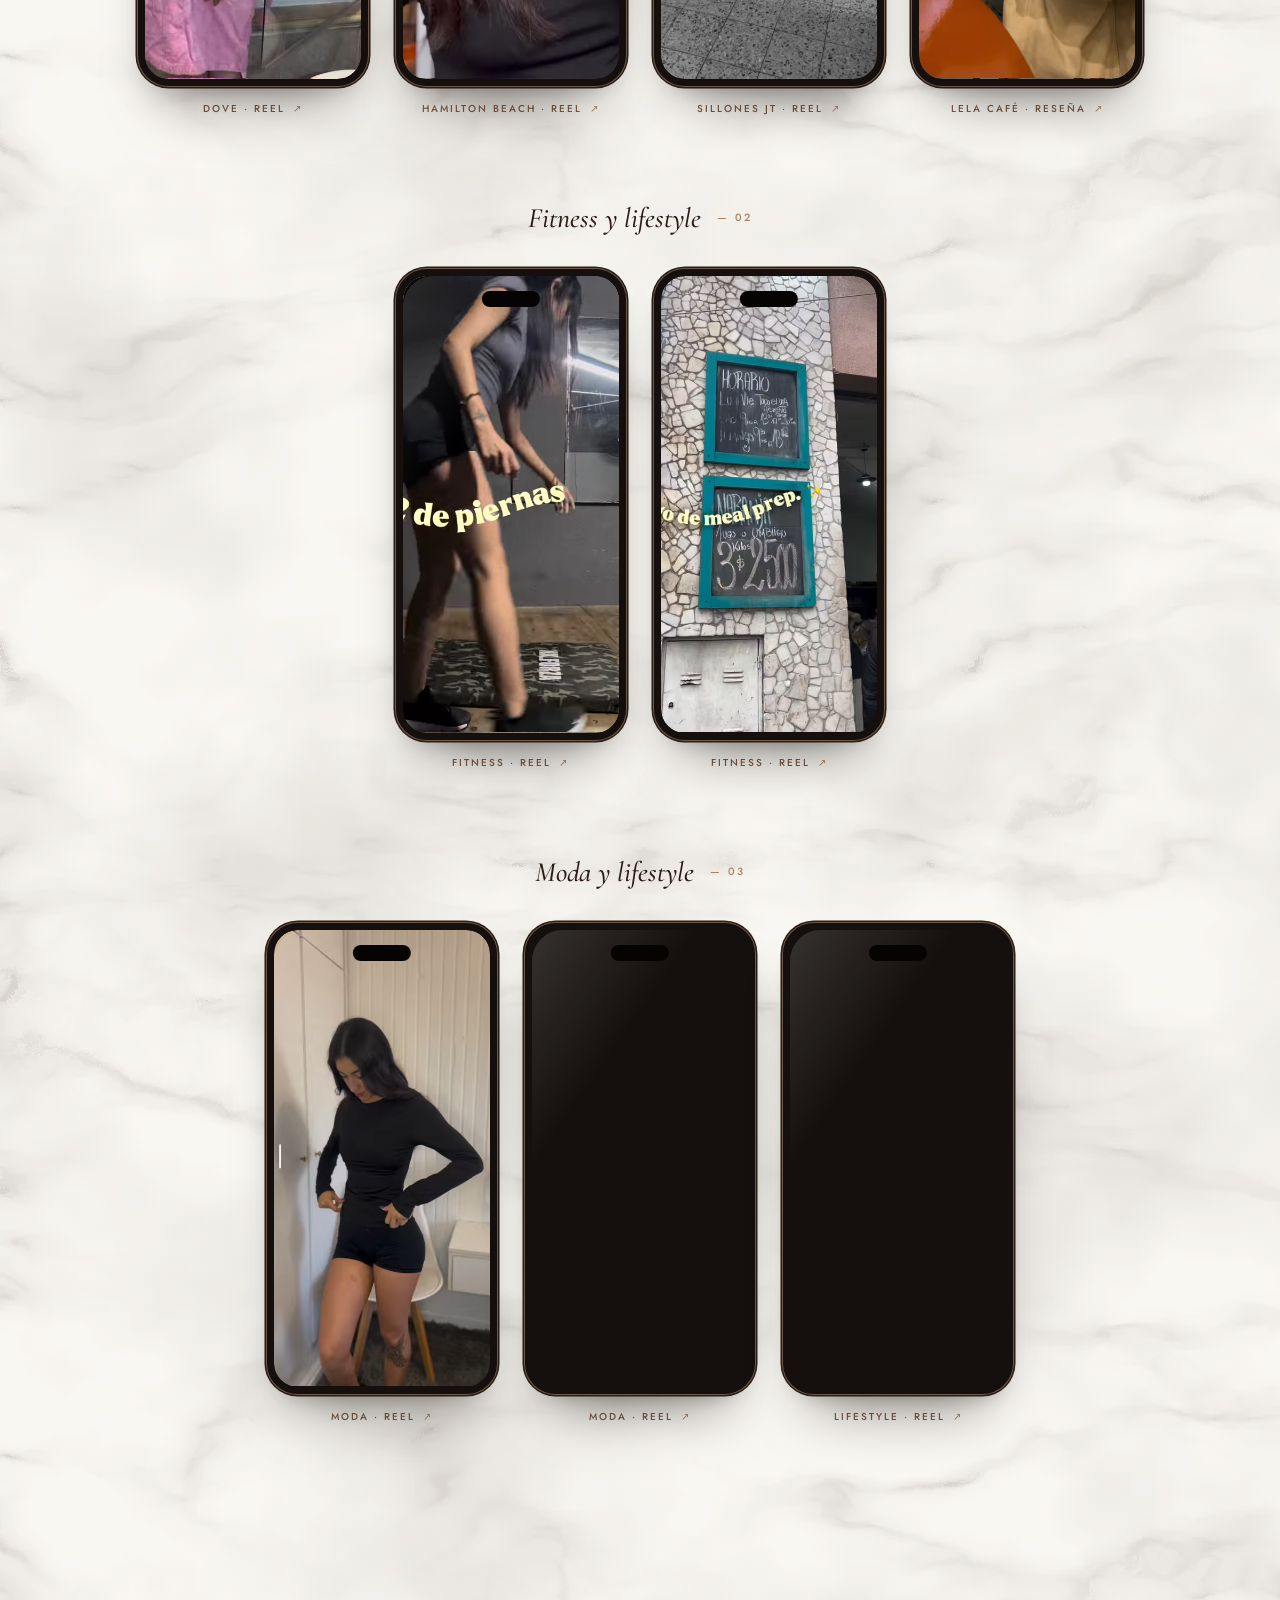
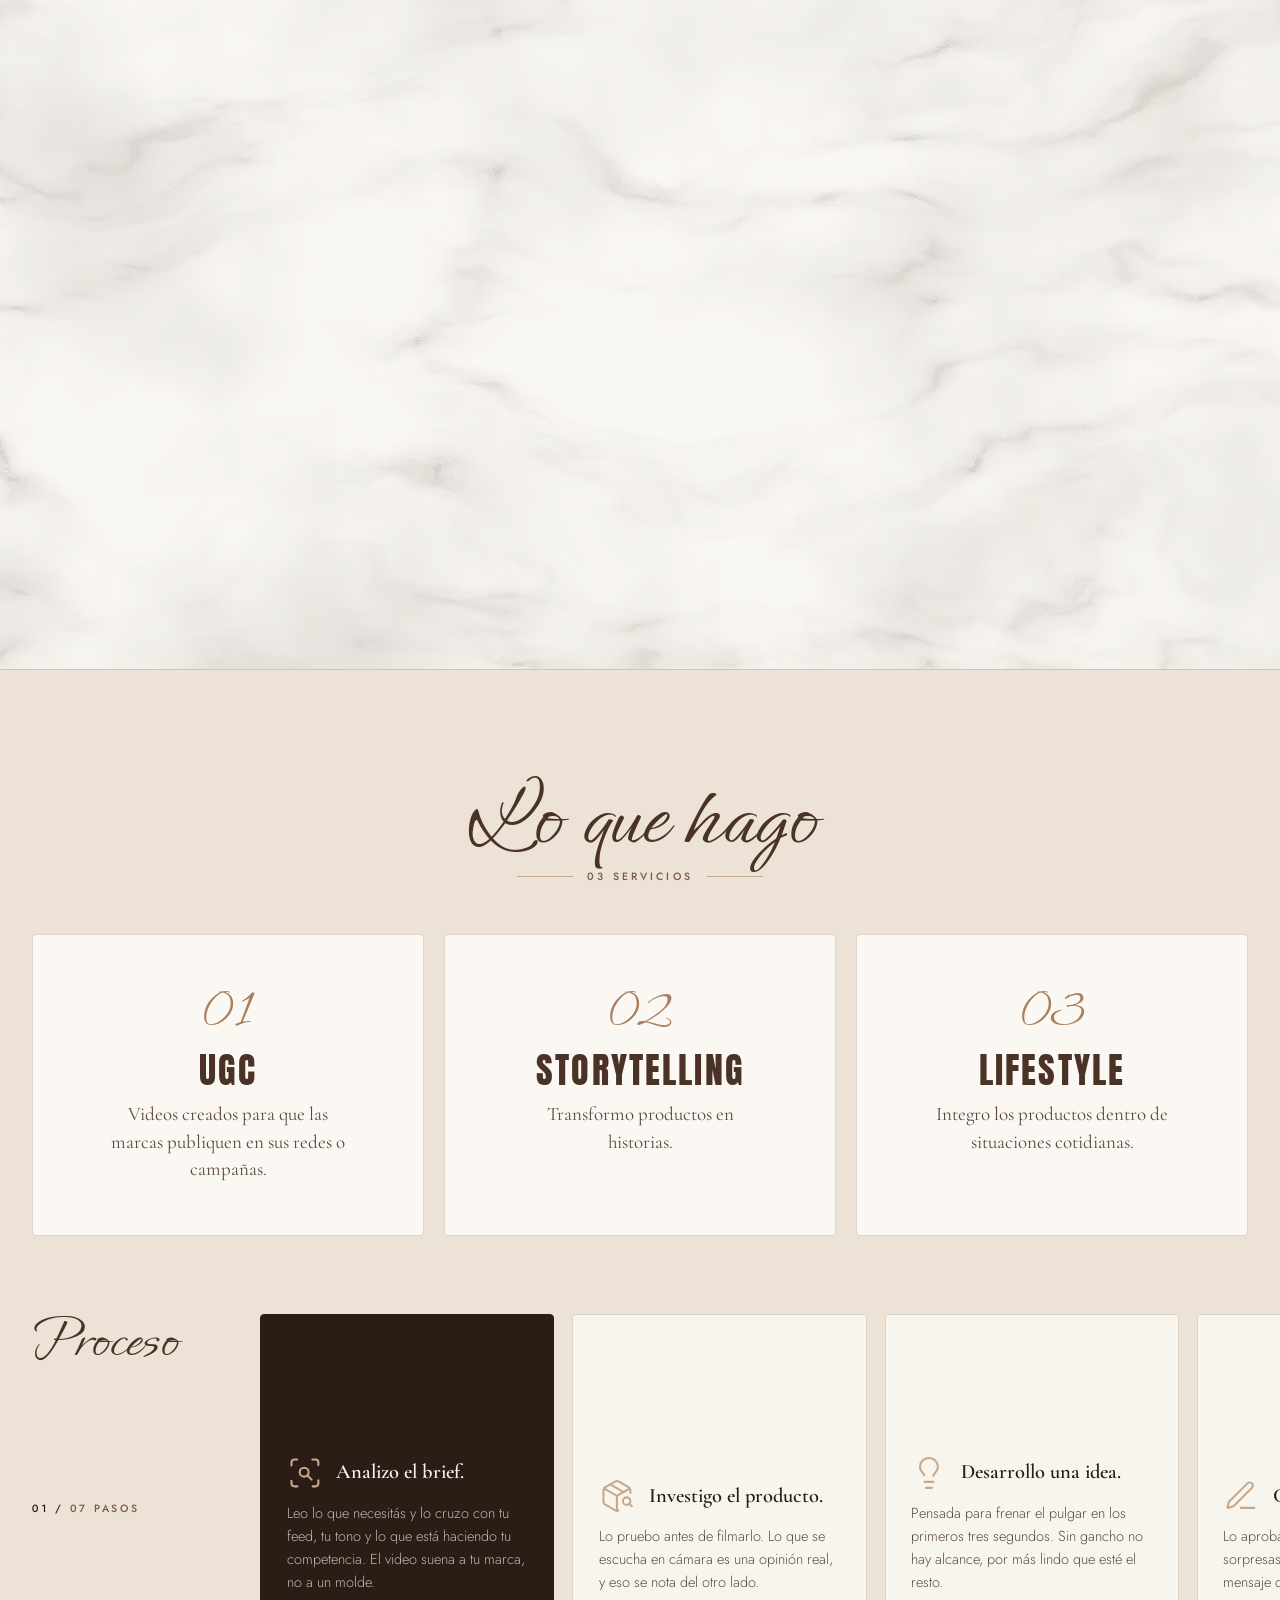
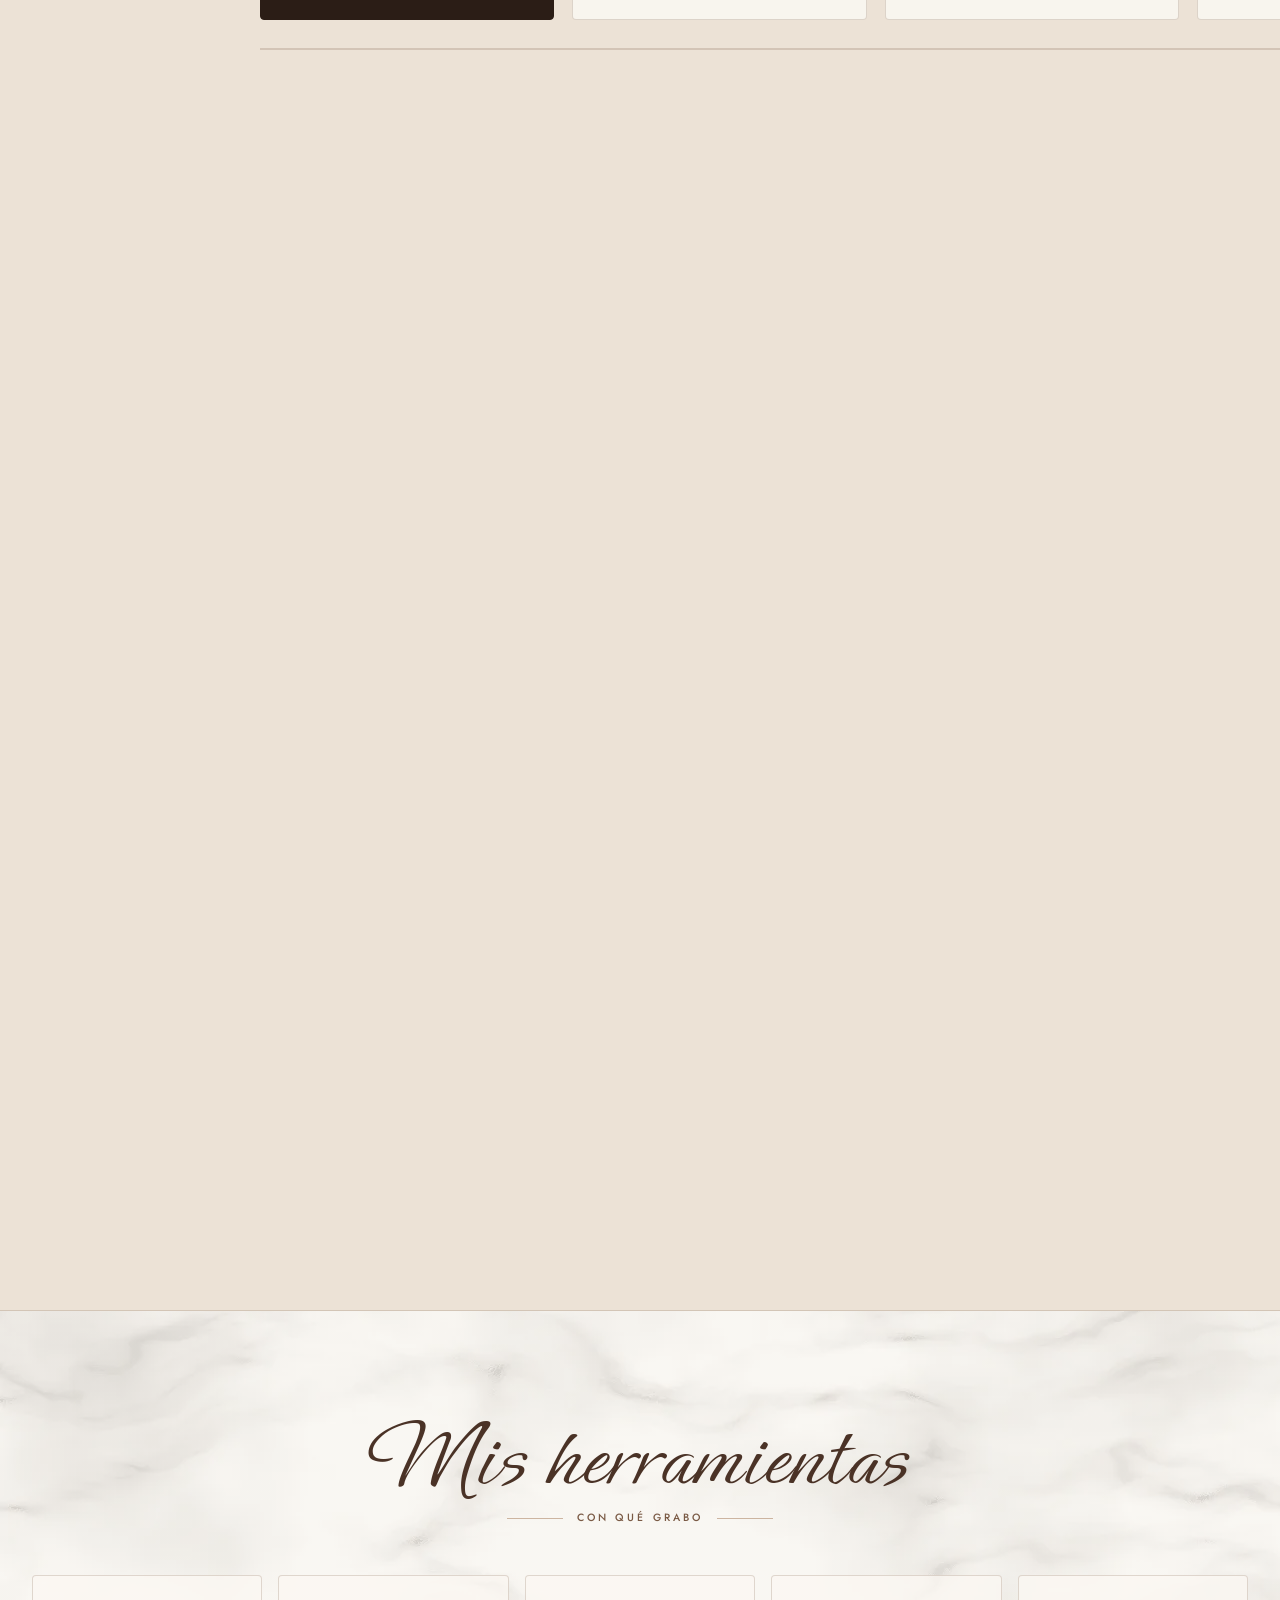
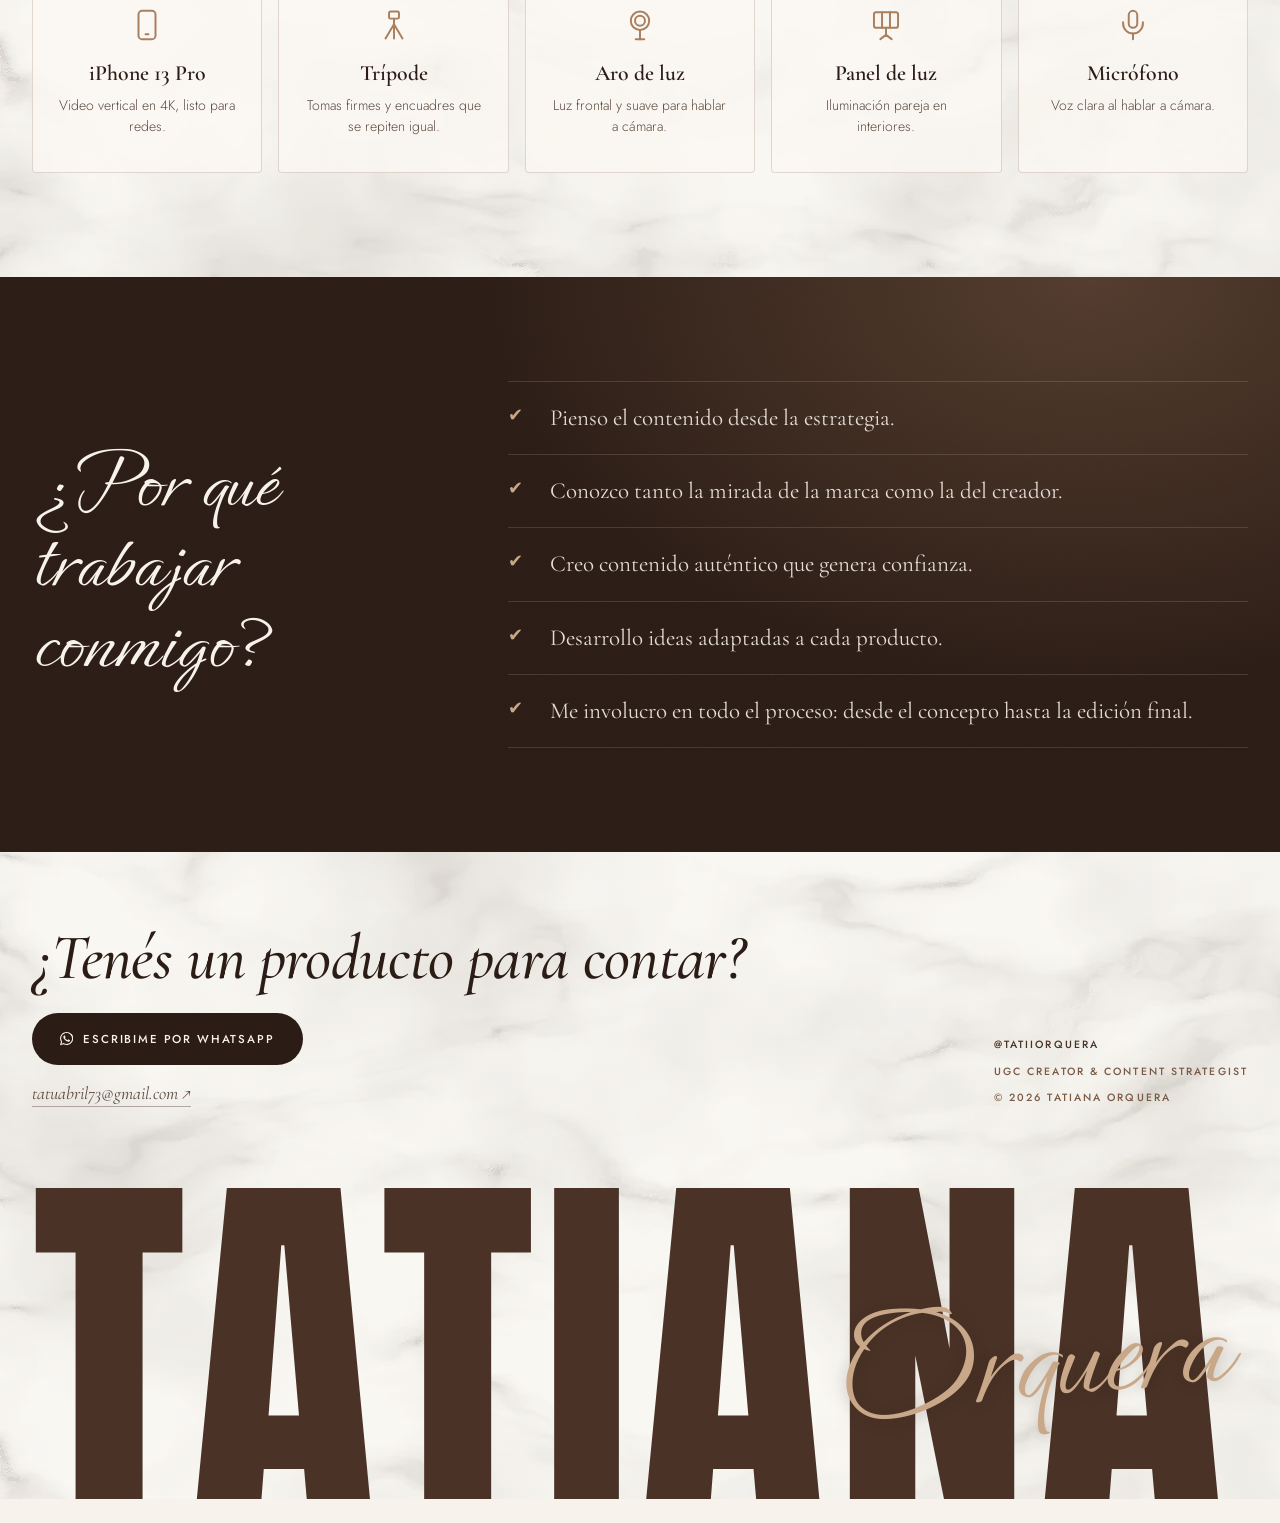
==== commit 59d60eb7: "Maqueta: portfolio con estética "UGC media kit" (mármol, marrones, script) Agus pidió ver el portfol" ====
--- a/index.html
+++ b/index.html
@@ -6,7 +6,7 @@
 <title>Tatiana Orquera — UGC Creator &amp; Content Strategist</title>
 <meta name="description" content="Contenido que conecta y vende para tu marca. UGC, storytelling y lifestyle desde Buenos Aires, Argentina.">
 <meta name="author" content="Tatiana Orquera">
-<meta name="theme-color" content="#f1f0ee">
+<meta name="theme-color" content="#2b1d16">
 
 <meta property="og:type" content="website">
 <meta property="og:locale" content="es_AR">
@@ -17,8 +17,11 @@
 
 <link rel="preconnect" href="https://fonts.googleapis.com">
 <link rel="preconnect" href="https://fonts.gstatic.com" crossorigin>
-<link href="https://fonts.googleapis.com/css2?family=Archivo:wdth,wght@62..125,400..900&family=DM+Sans:opsz,wght@9..40,300;9..40,400;9..40,500;9..40,700&display=swap" rel="stylesheet">
+<link href="https://fonts.googleapis.com/css2?family=Anton&family=Cormorant+Garamond:ital,wght@0,400;0,500;0,600;1,400;1,500&family=Ephesis&family=Jost:wght@300;400;500&display=swap" rel="stylesheet">
 <link rel="stylesheet" href="styles.css?v=10">
+<!-- Estética "media kit" (t_162ee374): mármol, marrones y script. Capa
+     aparte encima de styles.css, que sigue siendo la base. -->
+<link rel="stylesheet" href="media-kit.css?v=1">
 <link rel="icon" href="data:image/svg+xml,%3Csvg xmlns='http://www.w3.org/2000/svg' viewBox='0 0 400 400'%3E%3Crect width='400' height='400' fill='%23f1f0ee'/%3E%3Ctext x='200' y='228' text-anchor='middle' font-family='Helvetica,Arial,sans-serif' font-size='112' font-weight='700' fill='%23111111'%3ETO%3C/text%3E%3C/svg%3E">
 </head>
 <body>
@@ -26,7 +29,7 @@
 <!-- ================= NAV ================= -->
 <div class="nav">
   <div class="nav__bar">
-    <a class="nav__logo" href="#top">Tati Orquera</a>
+    <a class="nav__logo" href="#top">Tati <span>Orquera</span></a>
 
     <nav class="nav__links" aria-label="Navegación principal">
       <a href="#sobre">Sobre mí</a>
@@ -68,6 +71,11 @@
   </div>
 
   <div class="hero__inner">
+    <div class="hero__name">
+      <p class="hero__kicker">UGC Creator &amp; Content Strategist</p>
+      <p class="hero__sig"><span class="hero__first">Tatiana</span> <span class="hero__last">Orquera</span></p>
+    </div>
+
     <div class="hero__strips">
       <a class="strip" href="https://www.instagram.com/p/Dd2TcdOgCcC/" target="_blank" rel="noopener" aria-label="Ver el reel para Dove">
         <img src="assets/reels/collab-dove.jpg" width="360" height="640" alt="Reel para Dove" fetchpriority="high" decoding="async">
@@ -595,7 +603,7 @@
       <span>© 2026 Tatiana Orquera</span>
     </div>
   </div>
-  <p class="footer__big" aria-hidden="true">Tati Orquera</p>
+  <p class="footer__big" aria-hidden="true">Tatiana <span>Orquera</span></p>
 </footer>
 
 <script src="main.js?v=10"></script>
--- a/media-kit.css
+++ b/media-kit.css
@@ -0,0 +1,994 @@
+/* ==========================================================================
+   Estética "UGC media kit" — t_162ee374
+   Capa encima de styles.css: mismos bloques, mismo orden y mismo markup, con
+   otra piel. Mármol blanco-gris, marrones chocolate/café, crema, el nombre en
+   sans condensada con firma en script y los reels dentro de marcos de iPhone.
+
+   No toca la lógica de los videos: .reel__video e .is-playing siguen como en
+   styles.css; acá solo cambia el marco que los rodea.
+
+   Tipografías: Anton (nombre, números, títulos de tarjeta), Ephesis (firma y
+   títulos de sección), Cormorant Garamond (bajadas), Jost (rótulos y texto).
+   El mármol (assets/marmol.webp) es una baldosa continua de 1400 px generada
+   con ruido periódico: se repite sin costuras.
+   ========================================================================== */
+
+:root {
+  --espresso: #2b1d16;
+  --chocolate: #4a3226;
+  --cafe: #7a5a45;
+  --caramel: #a9805f;
+  --caramel-soft: #c9a88a;
+  --latte: #ece2d6;
+  --cream: #f7f2eb;
+  --cream-2: #fbf8f3;
+  --ink-soft: #5d4a3e;
+
+  --hair: rgba(122, 90, 69, .22);
+  --hair-strong: rgba(74, 50, 38, .38);
+
+  --ink: var(--espresso);
+  --sand: var(--cream);
+  --sand-deep: var(--latte);
+  --line: var(--hair);
+  --line-strong: var(--hair);
+  --hover-bg: var(--cream-2);
+  --grey-1: var(--chocolate);
+  --grey-2: var(--chocolate);
+  --grey-3: var(--ink-soft);
+  --grey-4: var(--ink-soft);
+  --grey-5: #6f5a4c;
+  --grey-6: #8a7363;
+  --grey-7: #9c8574;
+  --grey-8: #b39d8b;
+
+  --sans: "Jost", "Helvetica Neue", Arial, sans-serif;
+  --display: "Anton", "Arial Narrow", Impact, sans-serif;
+  --script: "Ephesis", "Brush Script MT", cursive;
+  --serif: "Cormorant Garamond", Georgia, serif;
+
+  --marble: url("assets/marmol.webp");
+
+  /* Marco de iPhone: bisel, radio exterior y borde de titanio. */
+  --bezel: clamp(5px, .55vw, 8px);
+  --phone-r: clamp(22px, 2.4vw, 34px);
+  --phone-edge: #6e5849;
+  --phone-black: #15100d;
+}
+
+/* El mármol va lavado con crema: textura que se siente, no que se mira. */
+body {
+  background:
+    linear-gradient(rgba(250, 247, 242, .5), rgba(250, 247, 242, .5)),
+    var(--cream) var(--marble) 0 0 / 1400px repeat;
+  color: var(--espresso);
+}
+
+a { color: var(--espresso); }
+a:hover { color: var(--cafe); }
+::selection { background: var(--chocolate); color: var(--cream); }
+:focus-visible { outline-color: var(--chocolate); }
+
+/* Anton no tiene ancho variable ni otro peso: se anula la receta de Archivo. */
+.hero__title,
+.nav__logo,
+.sobre__hi,
+.sec-head__title,
+.why__title,
+.footer__cta,
+.num__v,
+.footer__big {
+  font-stretch: normal;
+}
+
+/* Rótulo chico en mayúsculas espaciadas: la tercera voz tipográfica. */
+.rule-head__meta,
+.sec-head__meta,
+.proceso__meta,
+.portrait__caption span:last-child,
+.reel__meta,
+.nums__foot,
+.num__l span,
+.footer__meta {
+  font-family: var(--sans);
+  letter-spacing: .2em;
+  text-transform: uppercase;
+}
+
+/* ==========================================================================
+   NAV
+   ========================================================================== */
+
+.nav__bar {
+  border-color: rgba(255, 255, 255, .5);
+  background: linear-gradient(180deg, rgba(251, 248, 243, .82), rgba(247, 242, 235, .64));
+  box-shadow:
+    0 12px 36px -16px rgba(43, 29, 22, .45),
+    inset 0 1px 0 rgba(255, 255, 255, .9);
+}
+
+.nav__logo {
+  display: inline-flex;
+  align-items: baseline;
+  gap: .12em;
+  font: 400 clamp(19px, 2.4vw, 23px)/1 var(--display);
+  letter-spacing: .04em;
+  text-transform: uppercase;
+  color: var(--espresso);
+}
+
+.nav__logo span {
+  font: 400 1.25em/0 var(--script);
+  letter-spacing: 0;
+  text-transform: none;
+  color: var(--caramel);
+  transform: translateY(.08em);
+}
+
+.nav__links {
+  font: 500 11px/1 var(--sans);
+  letter-spacing: .2em;
+  text-transform: uppercase;
+}
+
+.nav__links a { color: var(--ink-soft); }
+.nav__links a:hover { color: var(--espresso); }
+
+.nav__cta,
+.nav__burger,
+.nav__panel .nav__panel-cta {
+  background: var(--espresso);
+  color: var(--cream);
+}
+
+.nav__cta {
+  font: 500 11.5px/1 var(--sans);
+  letter-spacing: .14em;
+  text-transform: uppercase;
+}
+
+.nav__cta:hover { background: var(--chocolate); color: var(--cream); }
+.nav__burger span { background: var(--cream); }
+
+.nav__panel {
+  background: linear-gradient(180deg, rgba(251, 248, 243, .94), rgba(247, 242, 235, .86));
+}
+
+.nav__panel a {
+  font: 400 22px/1 var(--serif);
+  color: var(--espresso);
+}
+
+.nav__panel .nav__panel-cta {
+  font: 500 12px/1 var(--sans);
+  letter-spacing: .16em;
+  text-transform: uppercase;
+}
+
+/* ==========================================================================
+   HERO — oscuro, cálido, con el nombre como en la tapa del media kit
+   ========================================================================== */
+
+.hero {
+  background:
+    radial-gradient(70% 80% at 76% 42%, rgba(138, 100, 74, .55), rgba(43, 29, 22, 0) 62%),
+    radial-gradient(60% 70% at 8% 0%, rgba(92, 64, 48, .55), rgba(43, 29, 22, 0) 70%),
+    linear-gradient(180deg, #2f2018, #22170f);
+  color: var(--cream);
+  align-items: center;
+}
+
+/* El shader de siempre, pasado a humo claro sobre el café: misma animación,
+   otro color, sin tocar el JS. */
+.hero__canvas {
+  opacity: .07;
+  mix-blend-mode: screen;
+  filter: sepia(.6) contrast(1.2);
+}
+
+.hero__spot {
+  background: radial-gradient(circle, rgba(201, 168, 138, .30), rgba(201, 168, 138, 0) 62%);
+}
+
+.hero__noise {
+  opacity: .22;
+  mix-blend-mode: overlay;
+}
+
+/* Viñeta: oscurece bordes y pie para que el texto respire. */
+.hero__bg::after {
+  content: "";
+  position: absolute;
+  inset: 0;
+  background:
+    linear-gradient(180deg, rgba(21, 14, 10, .35) 0%, rgba(21, 14, 10, 0) 30%, rgba(21, 14, 10, 0) 70%, rgba(21, 14, 10, .45) 100%),
+    radial-gradient(140% 100% at 50% 50%, rgba(0, 0, 0, 0) 55%, rgba(14, 9, 6, .45) 100%);
+}
+
+.hero__inner {
+  grid-template-columns: minmax(0, 1fr) minmax(0, 1fr);
+  grid-template-areas:
+    "name strips"
+    "copy strips";
+  grid-template-rows: auto 1fr;
+  align-items: start;
+}
+
+.hero__name {
+  grid-area: name;
+  position: relative;
+  padding-top: clamp(8px, 2vw, 28px);
+}
+
+.hero__kicker {
+  margin: 0 0 clamp(10px, 1.4vw, 18px);
+  font: 400 clamp(12px, 1.1vw, 15px)/1 var(--serif);
+  letter-spacing: .32em;
+  text-transform: uppercase;
+  color: rgba(247, 242, 235, .78);
+}
+
+.hero__sig {
+  position: relative;
+  margin: 0;
+  line-height: 1;
+}
+
+.hero__first {
+  display: block;
+  font: 400 clamp(84px, 10.6vw, 170px)/.86 var(--display);
+  letter-spacing: .03em;
+  text-transform: uppercase;
+  color: var(--cream);
+}
+
+/* La firma pisa la base del nombre, como "Miller" sobre "OLIVIA". */
+.hero__last {
+  display: block;
+  margin: -.42em 0 0 auto;
+  width: max-content;
+  padding-right: .1em;
+  font: 400 clamp(64px, 7.6vw, 124px)/1 var(--script);
+  color: var(--caramel-soft);
+  transform: rotate(-4deg);
+  transform-origin: right center;
+  text-shadow: 0 2px 18px rgba(21, 14, 10, .35);
+}
+
+.hero__copy {
+  grid-area: copy;
+  align-self: end;
+  padding-bottom: clamp(48px, 6vw, 80px);
+}
+
+.hero__title {
+  max-width: 17ch;
+  font: 500 clamp(30px, 3.2vw, 46px)/1.12 var(--serif);
+  letter-spacing: -.005em;
+  color: var(--cream);
+}
+
+.hero__title span {
+  font: 400 1.5em/0 var(--script);
+  color: var(--caramel-soft);
+  letter-spacing: 0;
+}
+
+.hero__lead {
+  max-width: 460px;
+  font: 300 clamp(15px, 1.3vw, 16.5px)/1.7 var(--sans);
+  color: rgba(247, 242, 235, .74);
+}
+
+.btn {
+  font: 500 11.5px/1 var(--sans);
+  letter-spacing: .16em;
+  text-transform: uppercase;
+}
+
+.btn--solid { background: var(--espresso); color: var(--cream); }
+.btn--solid:hover { background: var(--chocolate); color: var(--cream); }
+.btn--ghost { border-color: var(--hair-strong); color: var(--espresso); }
+.btn--ghost:hover { border-color: var(--espresso); color: var(--espresso); }
+
+.hero .btn--solid { background: var(--cream); color: var(--espresso); }
+.hero .btn--solid:hover { background: #fff; color: var(--espresso); }
+.hero .btn--ghost { border-color: rgba(247, 242, 235, .38); color: var(--cream); }
+.hero .btn--ghost:hover { border-color: var(--cream); color: var(--cream); }
+
+/* Tres celulares escalonados a la derecha. */
+.hero__strips {
+  align-self: center;
+  gap: clamp(14px, 1.8vw, 26px);
+  padding: clamp(24px, 3vw, 40px) 0 clamp(48px, 6vw, 80px);
+}
+
+.strip:nth-child(1) { margin-top: clamp(48px, 7vw, 100px); }
+.strip:nth-child(2) { margin-top: 0; }
+.strip:nth-child(3) { margin-top: clamp(48px, 7vw, 100px); }
+
+/* ==========================================================================
+   MARCO DE IPHONE — hero (.strip) y grilla (.reel__frame)
+   ========================================================================== */
+
+.strip,
+.reel__frame {
+  aspect-ratio: 9 / 18.4;
+  border: var(--bezel) solid var(--phone-black);
+  border-radius: var(--phone-r);
+  background: var(--phone-black);
+  box-shadow:
+    0 0 0 1px var(--phone-edge),
+    0 0 0 2.5px #2a1e17,
+    0 38px 60px -32px rgba(21, 14, 10, .6),
+    0 12px 24px -16px rgba(21, 14, 10, .35);
+  isolation: isolate;
+}
+
+.hero .strip {
+  box-shadow:
+    0 0 0 1px #8a705e,
+    0 0 0 2.5px #1a120d,
+    0 50px 80px -30px rgba(0, 0, 0, .7);
+}
+
+/* Isla dinámica, por encima del video. */
+.strip::after,
+.reel__frame:not(.reel__frame--empty)::after {
+  content: "";
+  position: absolute;
+  z-index: 3;
+  top: 3.2%;
+  left: 50%;
+  width: 27%;
+  height: 0;
+  padding-bottom: 7.5%;
+  transform: translateX(-50%);
+  border-radius: 999px;
+  background: #050403;
+  pointer-events: none;
+}
+
+/* Reflejo del vidrio, muy sutil. */
+.strip::before,
+.reel__frame:not(.reel__frame--empty)::before {
+  content: "";
+  position: absolute;
+  z-index: 2;
+  inset: 0;
+  border-radius: inherit;
+  background: linear-gradient(125deg, rgba(255, 255, 255, .14) 0%, rgba(255, 255, 255, 0) 32%);
+  pointer-events: none;
+}
+
+.strip img,
+.reel__frame img,
+.reel__video {
+  border-radius: calc(var(--phone-r) - var(--bezel));
+}
+
+.reel:hover { opacity: 1; }
+.reel .reel__frame { transition: transform .5s var(--ease-out); }
+.reel:hover .reel__frame { transform: translateY(-6px); }
+
+/* ==========================================================================
+   FRANJA DE MARCAS — banda latte con logos en chocolate
+   ========================================================================== */
+
+.logos {
+  background: var(--latte);
+  border-color: var(--hair);
+}
+
+.logos::before { background: linear-gradient(90deg, var(--latte), rgba(236, 226, 214, 0)); }
+.logos::after  { background: linear-gradient(-90deg, var(--latte), rgba(236, 226, 214, 0)); }
+
+.logos__track img {
+  /* Negro → marrón: el sepia sobre gris oscuro da el chocolate de la paleta. */
+  filter: brightness(0) invert(.22) sepia(.9) saturate(1.6) hue-rotate(-12deg);
+  opacity: .62;
+}
+
+/* ==========================================================================
+   TÍTULOS DE SECCIÓN — en script, centrados, con rótulo espaciado debajo
+   ========================================================================== */
+
+.sec-head {
+  flex-direction: column;
+  align-items: center;
+  justify-content: center;
+  gap: 8px;
+  padding-bottom: 0;
+  border-bottom: 0;
+  text-align: center;
+}
+
+.sec-head__title {
+  font: 400 clamp(56px, 7.4vw, 104px)/.95 var(--script);
+  letter-spacing: 0;
+  color: var(--chocolate);
+}
+
+.sec-head__meta {
+  gap: 14px;
+  font-size: 10.5px;
+  font-weight: 500;
+  letter-spacing: .3em;
+  color: var(--cafe);
+}
+
+.sec-head__meta::before,
+.sec-head__meta::after {
+  content: "";
+  width: clamp(28px, 5vw, 56px);
+  height: 1px;
+  background: var(--caramel);
+  opacity: .55;
+}
+
+/* ==========================================================================
+   SOBRE MÍ — retrato en arco, título en script
+   ========================================================================== */
+
+.sobre {
+  background: transparent;
+  padding-top: var(--section-y);
+}
+
+.rule-head { gap: 24px; }
+
+.rule-head__label {
+  font: 400 clamp(56px, 7vw, 96px)/.9 var(--script);
+  letter-spacing: 0;
+  text-transform: none;
+  color: var(--chocolate);
+}
+
+.rule-head__line { background: var(--caramel); opacity: .45; }
+
+.rule-head__meta {
+  font-size: 10.5px;
+  font-weight: 500;
+  letter-spacing: .3em;
+  color: var(--cafe);
+}
+
+.sobre__grid { align-items: center; }
+
+.sobre__aside {
+  position: relative;
+  padding: 18px 18px 0;
+}
+
+/* Filete caramelo desfasado detrás de la foto, siguiendo el arco. */
+.sobre__aside::before {
+  content: "";
+  position: absolute;
+  top: 0;
+  left: 0;
+  right: 36px;
+  aspect-ratio: 3 / 4;
+  border: 1px solid var(--caramel);
+  border-radius: 999px 999px 6px 6px;
+  opacity: .7;
+  pointer-events: none;
+}
+
+.portrait {
+  border-radius: 999px 999px 6px 6px;
+  background: var(--latte);
+  box-shadow:
+    0 40px 70px -40px rgba(43, 29, 22, .55),
+    0 2px 6px rgba(43, 29, 22, .08);
+}
+
+.portrait img { object-position: 50% 20%; }
+
+.portrait__caption {
+  border-top-color: var(--hair-strong);
+  padding-top: 12px;
+}
+
+.portrait__caption span:first-child {
+  font: 500 italic 19px/1.2 var(--serif);
+  color: var(--espresso);
+}
+
+.portrait__caption span:last-child {
+  font-size: 10.5px;
+  font-weight: 500;
+  color: var(--cafe);
+}
+
+.sobre__hi {
+  font: 500 italic clamp(34px, 4.4vw, 56px)/1.05 var(--serif);
+  letter-spacing: -.01em;
+  color: var(--espresso);
+}
+
+.sobre__lead {
+  font: 500 clamp(21px, 2.4vw, 26px)/1.45 var(--serif);
+  color: var(--chocolate);
+}
+
+.sobre__p {
+  font: 300 clamp(15.5px, 1.6vw, 17px)/1.8 var(--sans);
+  color: var(--ink-soft);
+}
+
+/* En el celu, el retrato deja de llevar el título adentro: arco centrado,
+   título en script arriba y el texto debajo, como la página "Get to know me". */
+@media (max-width: 860px) {
+  .sobre .wrap { position: static; }
+
+  .sobre .rule-head {
+    position: static;
+    width: auto;
+    margin: 0 0 32px;
+    padding: 0;
+    flex-direction: column;
+    align-items: center;
+    gap: 6px;
+  }
+
+  .sobre .rule-head__label,
+  .sobre .rule-head__meta {
+    color: inherit;
+    text-shadow: none;
+  }
+
+  .sobre .rule-head__label { color: var(--chocolate); }
+  .sobre .rule-head__meta { color: var(--cafe); }
+
+  .sobre__grid {
+    grid-template-columns: minmax(0, 1fr);
+    justify-items: center;
+  }
+
+  .sobre__aside,
+  .sobre__body { display: block; }
+
+  .sobre__aside { width: min(82%, 340px); }
+  .sobre__body { margin-top: 36px; }
+
+  .portrait { grid-area: auto; }
+  .portrait::before,
+  .portrait::after { display: none; }
+
+  .portrait__caption { display: flex; }
+
+  .sobre__hi {
+    grid-area: auto;
+    align-self: auto;
+    margin: 0 0 22px;
+    padding: 0;
+    font-size: clamp(34px, 9vw, 44px);
+    color: var(--espresso);
+  }
+
+  .sobre__lead { margin-top: 0; }
+}
+
+/* ==========================================================================
+   RESULTADOS — números en Anton sobre una tarjeta crema
+   ========================================================================== */
+
+.nums {
+  margin-top: clamp(32px, 5vw, 48px);
+  padding: clamp(8px, 1.4vw, 16px) clamp(20px, 3vw, 40px);
+  background: rgba(251, 248, 243, .78);
+  border: 1px solid var(--hair);
+  border-radius: 4px;
+  box-shadow: 0 30px 60px -44px rgba(43, 29, 22, .5);
+}
+
+.num { border-right-color: var(--hair); }
+
+.num__v {
+  font: 400 clamp(46px, 5.6vw, 84px)/.95 var(--display);
+  letter-spacing: .01em;
+  color: var(--chocolate);
+}
+
+.num--main .num__v { font-size: clamp(56px, 7.4vw, 112px); }
+
+.num__l { color: var(--grey-6); }
+.num__l span { font-size: 10.5px; font-weight: 500; line-height: 1.5; color: var(--cafe); }
+.num__l b { font: 500 italic 16px/1.3 var(--serif); color: var(--espresso); }
+
+.num__bar {
+  height: 2px;
+  background: linear-gradient(var(--caramel), var(--caramel)) 0 0 / max(var(--p), 3px) 100% no-repeat, var(--hair);
+}
+
+.nums__foot {
+  border-top: 0;
+  justify-content: center;
+  gap: 6px 36px;
+  padding-top: 18px;
+  font-size: 10px;
+  color: var(--grey-6);
+}
+
+@media (max-width: 860px) {
+  .num,
+  .num + .num { border-bottom-color: var(--hair); }
+}
+
+/* ==========================================================================
+   PORTFOLIO — "Mi trabajo" en celulares
+   ========================================================================== */
+
+.tabs {
+  justify-content: center;
+  padding: clamp(26px, 4vw, 36px) 0 clamp(36px, 5vw, 52px);
+}
+
+.tab {
+  min-height: 42px;
+  padding: 0 20px;
+  border-color: var(--hair-strong);
+  background: rgba(251, 248, 243, .7);
+  color: var(--ink-soft);
+  font: 500 10.5px/1 var(--sans);
+  letter-spacing: .18em;
+  text-transform: uppercase;
+}
+
+.tab:hover { border-color: var(--espresso); }
+
+.tab[aria-selected="true"] {
+  background: var(--espresso);
+  border-color: var(--espresso);
+  color: var(--cream);
+}
+
+.group { margin-bottom: clamp(56px, 8vw, 88px); }
+
+.group__head {
+  justify-content: center;
+  align-items: center;
+  gap: 16px;
+  margin-bottom: clamp(24px, 3vw, 36px);
+}
+
+.group__head h3 {
+  font: 500 italic clamp(22px, 2.4vw, 28px)/1.1 var(--serif);
+  color: var(--espresso);
+}
+
+.group__head span {
+  font: 500 10.5px/1 var(--sans);
+  letter-spacing: .2em;
+  color: var(--caramel);
+}
+
+.group__head span::before { content: "— "; }
+
+.reels {
+  grid-template-columns: repeat(auto-fill, minmax(min(44%, 210px), 1fr));
+  gap: clamp(18px, 2.6vw, 40px) clamp(14px, 2.2vw, 32px);
+}
+
+/* Grupos de 2 o 3 videos: centrados, no pegados a la izquierda. */
+@media (min-width: 861px) {
+  .reels {
+    grid-template-columns: repeat(auto-fit, minmax(0, 230px));
+    justify-content: center;
+  }
+}
+
+.reel__meta {
+  justify-content: center;
+  gap: 8px;
+  margin-top: 16px;
+  font-size: 10px;
+  font-weight: 500;
+  color: var(--cafe);
+}
+
+.reel__arrow { color: var(--caramel); }
+
+/* ==========================================================================
+   LO QUE HAGO + PROCESO — banda latte
+   ========================================================================== */
+
+.servicios {
+  background: var(--latte);
+  border-top: 1px solid var(--hair);
+  border-bottom: 1px solid var(--hair);
+}
+
+.cards {
+  margin-top: clamp(32px, 5vw, 52px);
+  gap: clamp(12px, 1.6vw, 20px);
+  background: transparent;
+}
+
+.card {
+  position: relative;
+  background: var(--cream-2);
+  border: 1px solid var(--hair);
+  border-radius: 4px;
+  text-align: center;
+  padding: clamp(36px, 4.4vw, 52px) clamp(22px, 3vw, 36px);
+}
+
+.card:hover { background: #fff; }
+
+.card__num {
+  font: 400 clamp(40px, 4vw, 52px)/1 var(--script);
+  color: var(--caramel);
+}
+
+.card__title {
+  margin: 14px 0 12px;
+  font: 400 clamp(28px, 3vw, 36px)/1 var(--display);
+  letter-spacing: .06em;
+  text-transform: uppercase;
+  color: var(--chocolate);
+}
+
+.card__text {
+  max-width: 28ch;
+  margin: 0 auto;
+  font: 400 clamp(17px, 1.6vw, 19px)/1.45 var(--serif);
+  color: var(--ink-soft);
+}
+
+.listrow__label {
+  font: 400 clamp(46px, 4.6vw, 64px)/.9 var(--script);
+  letter-spacing: 0;
+  text-transform: none;
+  color: var(--chocolate);
+}
+
+.proceso__meta {
+  font-size: 10.5px;
+  font-weight: 500;
+  letter-spacing: .26em;
+  color: var(--cafe);
+}
+
+.proceso__count { color: var(--espresso); }
+
+.pstep {
+  background: rgba(251, 248, 243, .85);
+  border-color: var(--hair);
+  border-radius: 4px;
+}
+
+.pstep__icon { color: var(--caramel-soft); }
+
+.pstep__t {
+  font: 600 clamp(19px, 1.6vw, 22px)/1.2 var(--serif);
+  letter-spacing: 0;
+  color: var(--espresso);
+}
+
+.pstep__d {
+  font: 300 14.5px/1.6 var(--sans);
+  color: var(--ink-soft);
+}
+
+.pstep.is-active {
+  background: var(--espresso);
+  border-color: var(--espresso);
+}
+
+.pstep.is-active .pstep__icon { color: var(--caramel-soft); }
+.pstep.is-active .pstep__t { color: var(--cream); }
+.pstep.is-active .pstep__d { color: rgba(247, 242, 235, .72); }
+
+.proceso__bar { background: var(--hair); }
+.proceso__bar-fill { background: var(--chocolate); }
+
+@media (max-width: 860px) {
+  .proceso__aside { align-items: center; }
+}
+
+/* ==========================================================================
+   MIS HERRAMIENTAS
+   ========================================================================== */
+
+.herramientas { padding-top: var(--section-y); }
+
+.tools {
+  margin-top: clamp(32px, 5vw, 52px);
+  gap: clamp(10px, 1.4vw, 16px);
+  background: transparent;
+}
+
+.tool {
+  background: rgba(251, 248, 243, .78);
+  border: 1px solid var(--hair);
+  border-radius: 4px;
+  text-align: center;
+}
+
+.tool:hover { background: #fff; }
+
+.tool__icon {
+  margin: 0 auto;
+  width: 34px;
+  height: 34px;
+  color: var(--caramel);
+}
+
+.tool__name {
+  font: 600 clamp(19px, 1.7vw, 22px)/1.2 var(--serif);
+  color: var(--espresso);
+}
+
+.tool__text {
+  font: 300 14px/1.55 var(--sans);
+  color: var(--ink-soft);
+}
+
+/* ==========================================================================
+   POR QUÉ — banda oscura, como "My Services" de la referencia
+   ========================================================================== */
+
+.why {
+  position: relative;
+  padding: var(--section-y) var(--gutter);
+  background:
+    radial-gradient(80% 120% at 85% 0%, rgba(122, 90, 69, .5), rgba(43, 29, 22, 0) 60%),
+    var(--espresso);
+  color: var(--cream);
+  overflow: hidden;
+}
+
+.why::after {
+  content: "";
+  position: absolute;
+  inset: 0;
+  opacity: .2;
+  mix-blend-mode: overlay;
+  background-image: url("data:image/svg+xml,%3Csvg xmlns='http://www.w3.org/2000/svg' width='180' height='180'%3E%3Cfilter id='n'%3E%3CfeTurbulence type='fractalNoise' baseFrequency='.85' numOctaves='3'/%3E%3C/filter%3E%3Crect width='100%25' height='100%25' filter='url(%23n)' opacity='.55'/%3E%3C/svg%3E");
+  background-size: 180px 180px;
+  pointer-events: none;
+}
+
+.why__inner { position: relative; z-index: 1; align-items: center; }
+
+.why__title {
+  font: 400 clamp(54px, 6.6vw, 96px)/.95 var(--script);
+  letter-spacing: 0;
+  color: var(--cream);
+}
+
+.why__list li {
+  border-top-color: rgba(247, 242, 235, .14);
+  font: 400 clamp(19px, 2vw, 23px)/1.4 var(--serif);
+  color: rgba(247, 242, 235, .9);
+}
+
+.why__list li:last-child { border-bottom-color: rgba(247, 242, 235, .14); }
+.why__list li span:first-child { color: var(--caramel-soft); font-family: var(--sans); font-size: .8em; }
+
+/* ==========================================================================
+   FOOTER — nombre gigante con firma
+   ========================================================================== */
+
+.footer {
+  border-top: 0;
+  text-align: left;
+}
+
+.footer__cta {
+  font: 500 italic clamp(34px, 5vw, 64px)/1.05 var(--serif);
+  letter-spacing: -.01em;
+  color: var(--espresso);
+}
+
+.footer__wa {
+  background: var(--espresso);
+  color: var(--cream);
+  font: 500 11.5px/1.3 var(--sans);
+  letter-spacing: .16em;
+  text-transform: uppercase;
+}
+
+.footer__wa:hover { background: var(--chocolate); color: var(--cream); }
+
+.footer__mail {
+  font: 400 italic 18px/1.4 var(--serif);
+  color: var(--ink-soft);
+  border-bottom-color: var(--hair-strong);
+}
+
+.footer__meta { font-size: 10.5px; font-weight: 500; color: var(--cafe); }
+.footer__meta a { color: var(--chocolate); }
+
+/* "TATIANA" en Anton mide ~3,1 em: el tamaño llena el ancho útil. La firma
+   cae encima, a la derecha, como en la tapa. */
+.footer__big {
+  position: relative;
+  margin-top: clamp(40px, 7vw, 88px);
+  margin-bottom: calc(clamp(40px, 6vw, 56px) * -1 - .06em);
+  font: 400 calc((100vw - 2 * var(--gutter)) / 3.12)/.84 var(--display);
+  letter-spacing: .02em;
+  color: var(--chocolate);
+}
+
+.footer__big span {
+  position: absolute;
+  right: 2%;
+  bottom: 28%;
+  font: 400 .36em/1 var(--script);
+  letter-spacing: 0;
+  text-transform: none;
+  color: var(--caramel-soft);
+  text-shadow: 0 2px 14px rgba(43, 29, 22, .25);
+  transform: rotate(-5deg);
+}
+
+/* ==========================================================================
+   CELU
+   ========================================================================== */
+
+@media (max-width: 860px) {
+  .hero { padding-bottom: 8px; }
+
+  .hero__inner {
+    grid-template-columns: minmax(0, 1fr);
+    grid-template-areas: "name" "strips" "copy";
+    grid-template-rows: auto;
+  }
+
+  .hero__name {
+    padding-top: 12px;
+    text-align: center;
+  }
+
+  .hero__kicker { font-size: 11px; letter-spacing: .28em; }
+
+  /* "TATIANA" ocupa el ancho de la pantalla. */
+  .hero__first { font-size: calc((100vw - 2 * var(--gutter)) / 3.5); }
+
+  .hero__last {
+    margin-right: 2%;
+    font-size: calc((100vw - 2 * var(--gutter)) / 4.6);
+  }
+
+  .hero__strips {
+    gap: 10px;
+    padding: 20px 0 40px;
+  }
+
+  .strip:nth-child(1),
+  .strip:nth-child(3) { margin-top: 36px; }
+
+  :root {
+    --bezel: 4px;
+    --phone-r: 18px;
+  }
+
+  .hero__copy { text-align: center; padding-bottom: 32px; }
+  .hero__title { max-width: none; margin: 0 auto; }
+  .hero__lead { margin-left: auto; margin-right: auto; }
+  .hero__actions { justify-content: center; }
+
+  .sec-head__title { font-size: clamp(54px, 15vw, 72px); }
+  .rule-head__label { font-size: clamp(54px, 15vw, 72px); }
+
+  .reels {
+    gap: 26px 16px;
+    padding: 0 4px;
+  }
+
+  .reel .reel__frame { --phone-r: 22px; --bezel: 5px; }
+
+  .proceso__aside { flex-direction: column; align-items: center; gap: 6px; }
+  .listrow__label { flex: none; }
+
+  .why__title { text-align: center; max-width: none; }
+
+  .footer__big span { bottom: 20%; }
+}
+
+@media (max-width: 520px) {
+  .hero__actions .btn { font-size: 10.5px; letter-spacing: .12em; }
+  .num__l { flex-direction: column; gap: 6px; }
+}
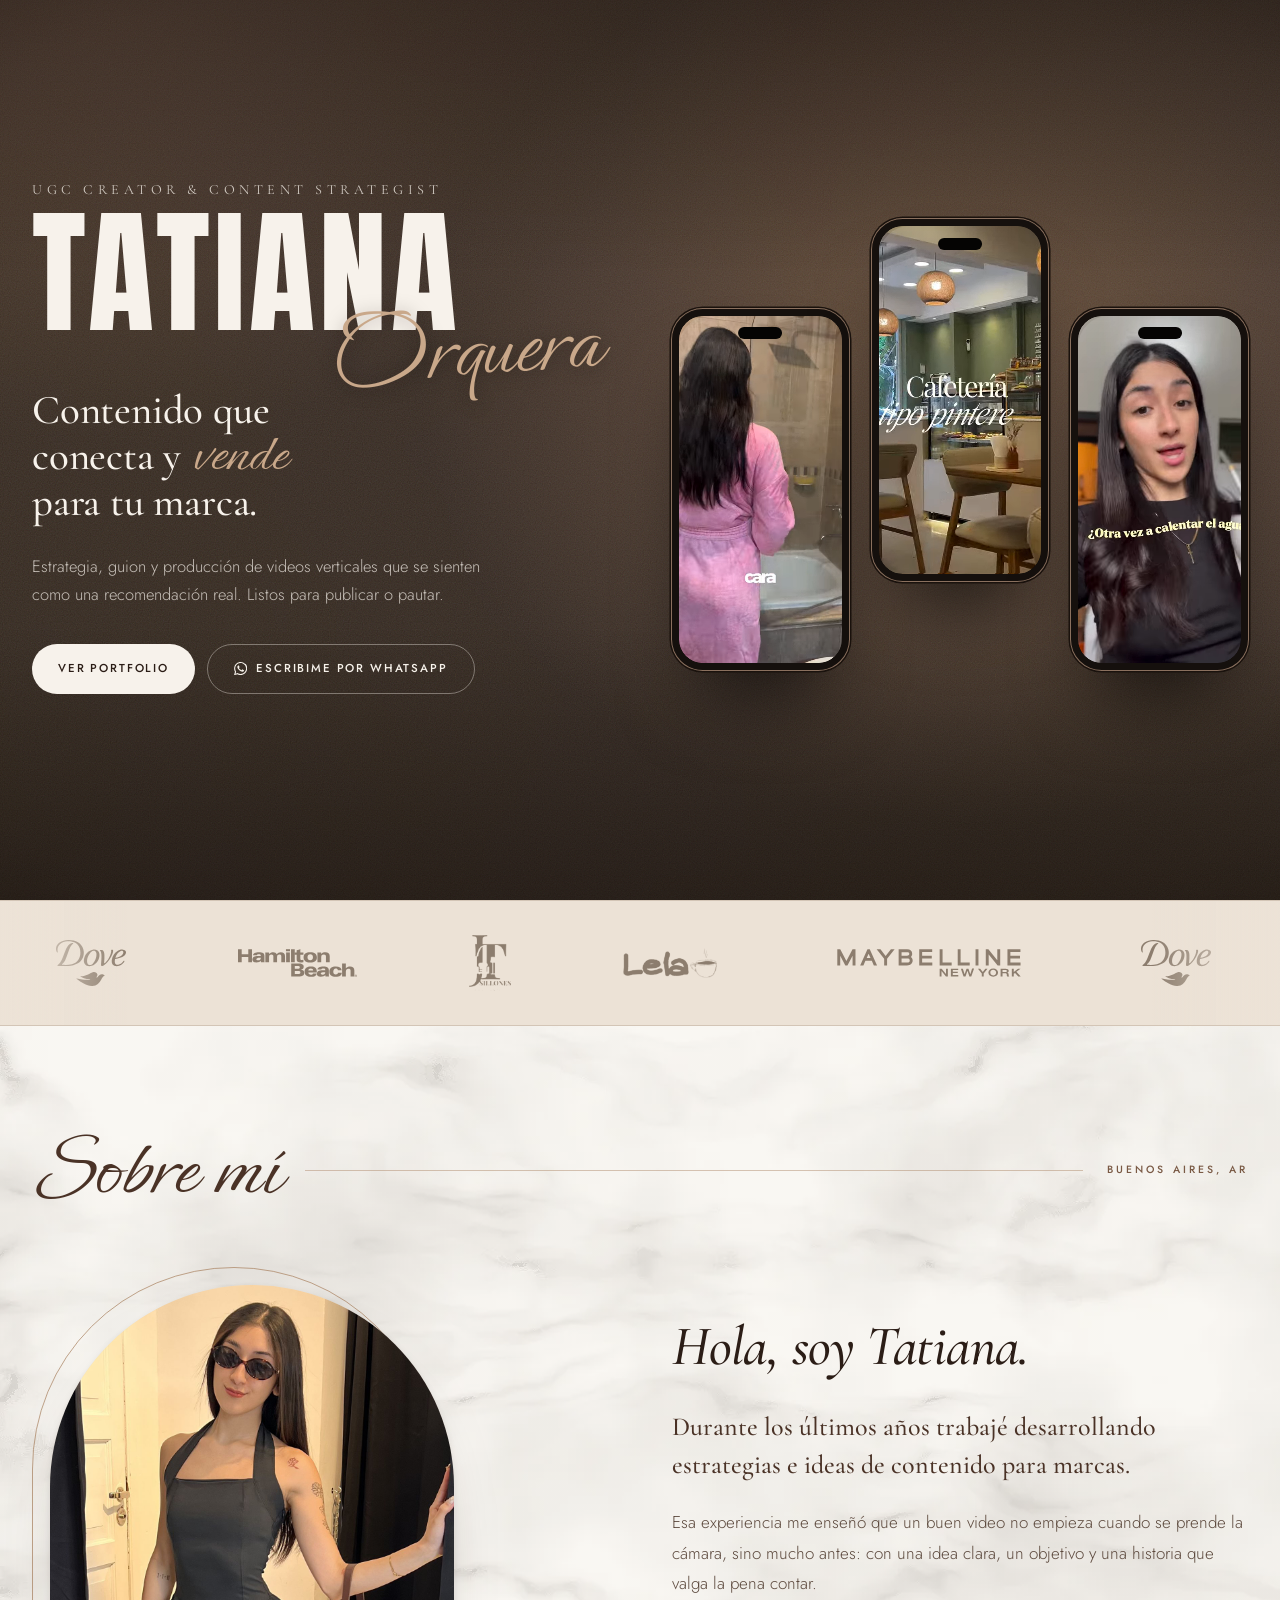
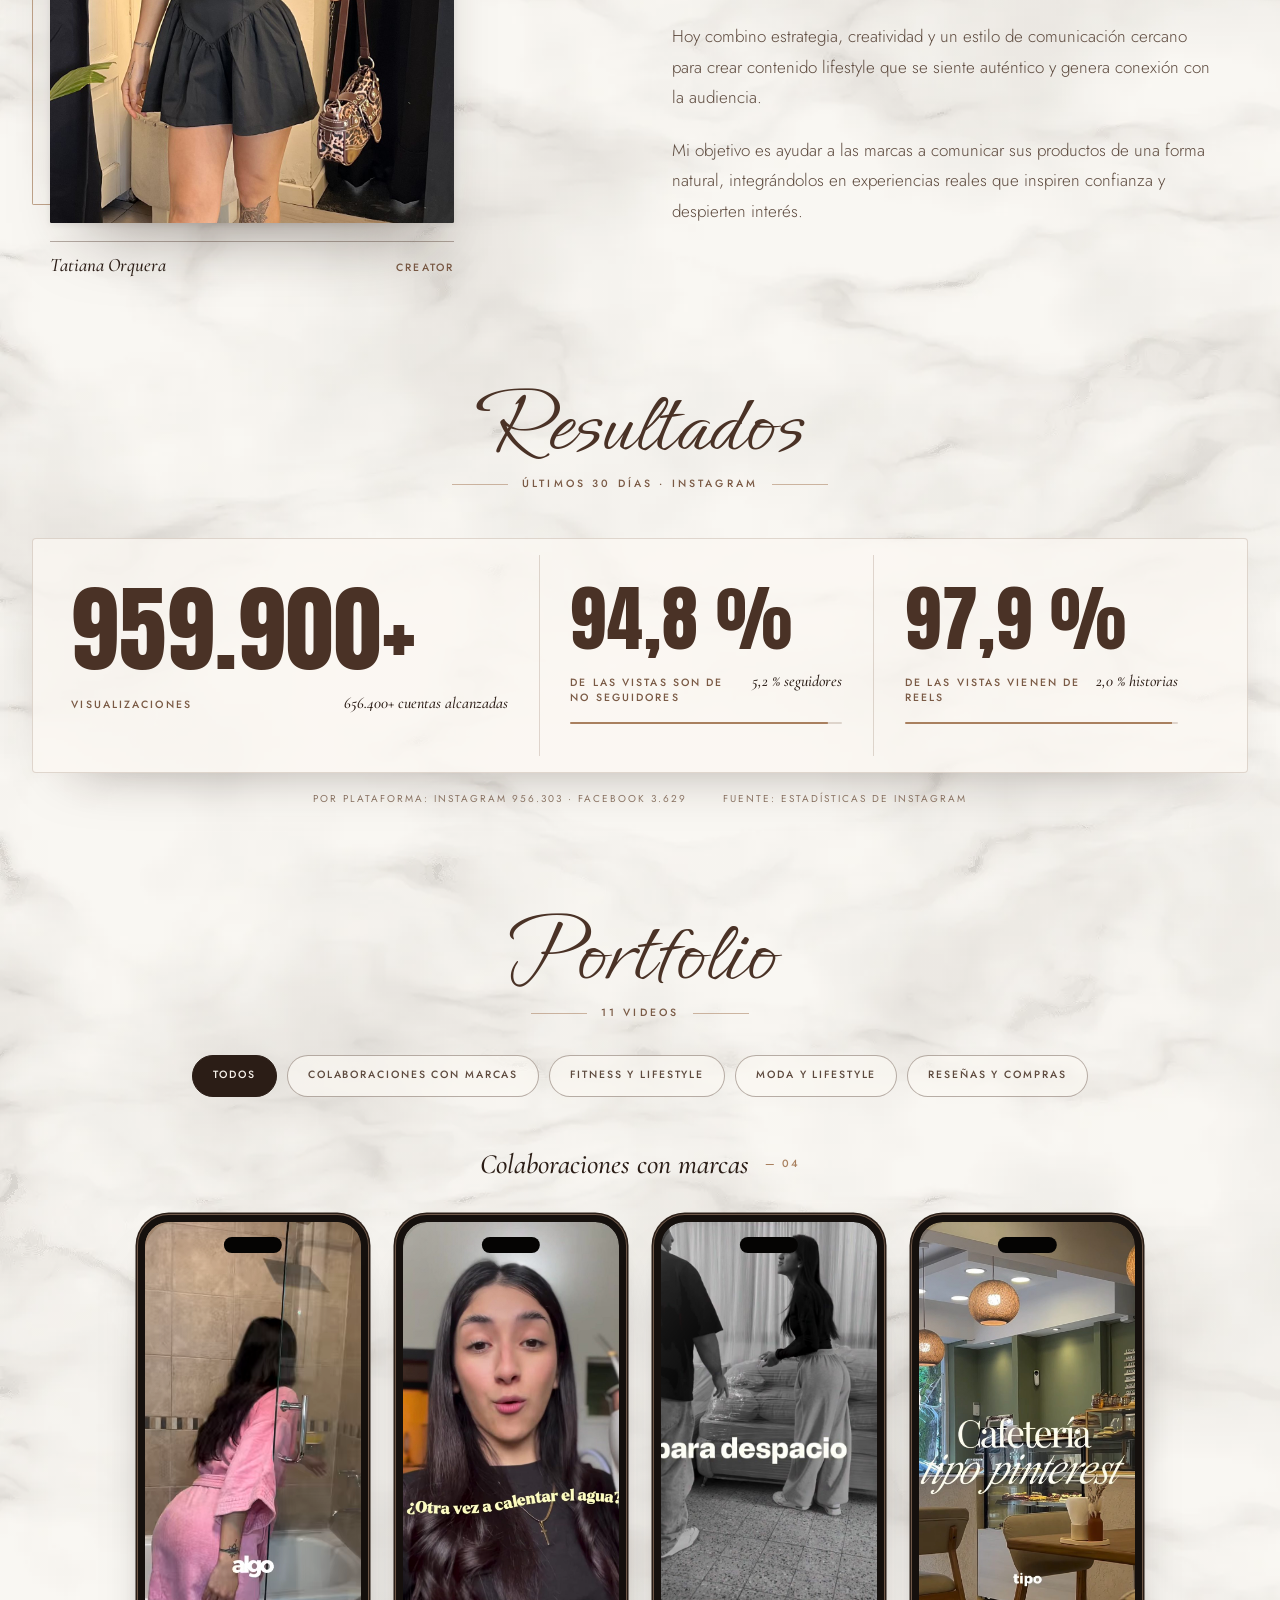
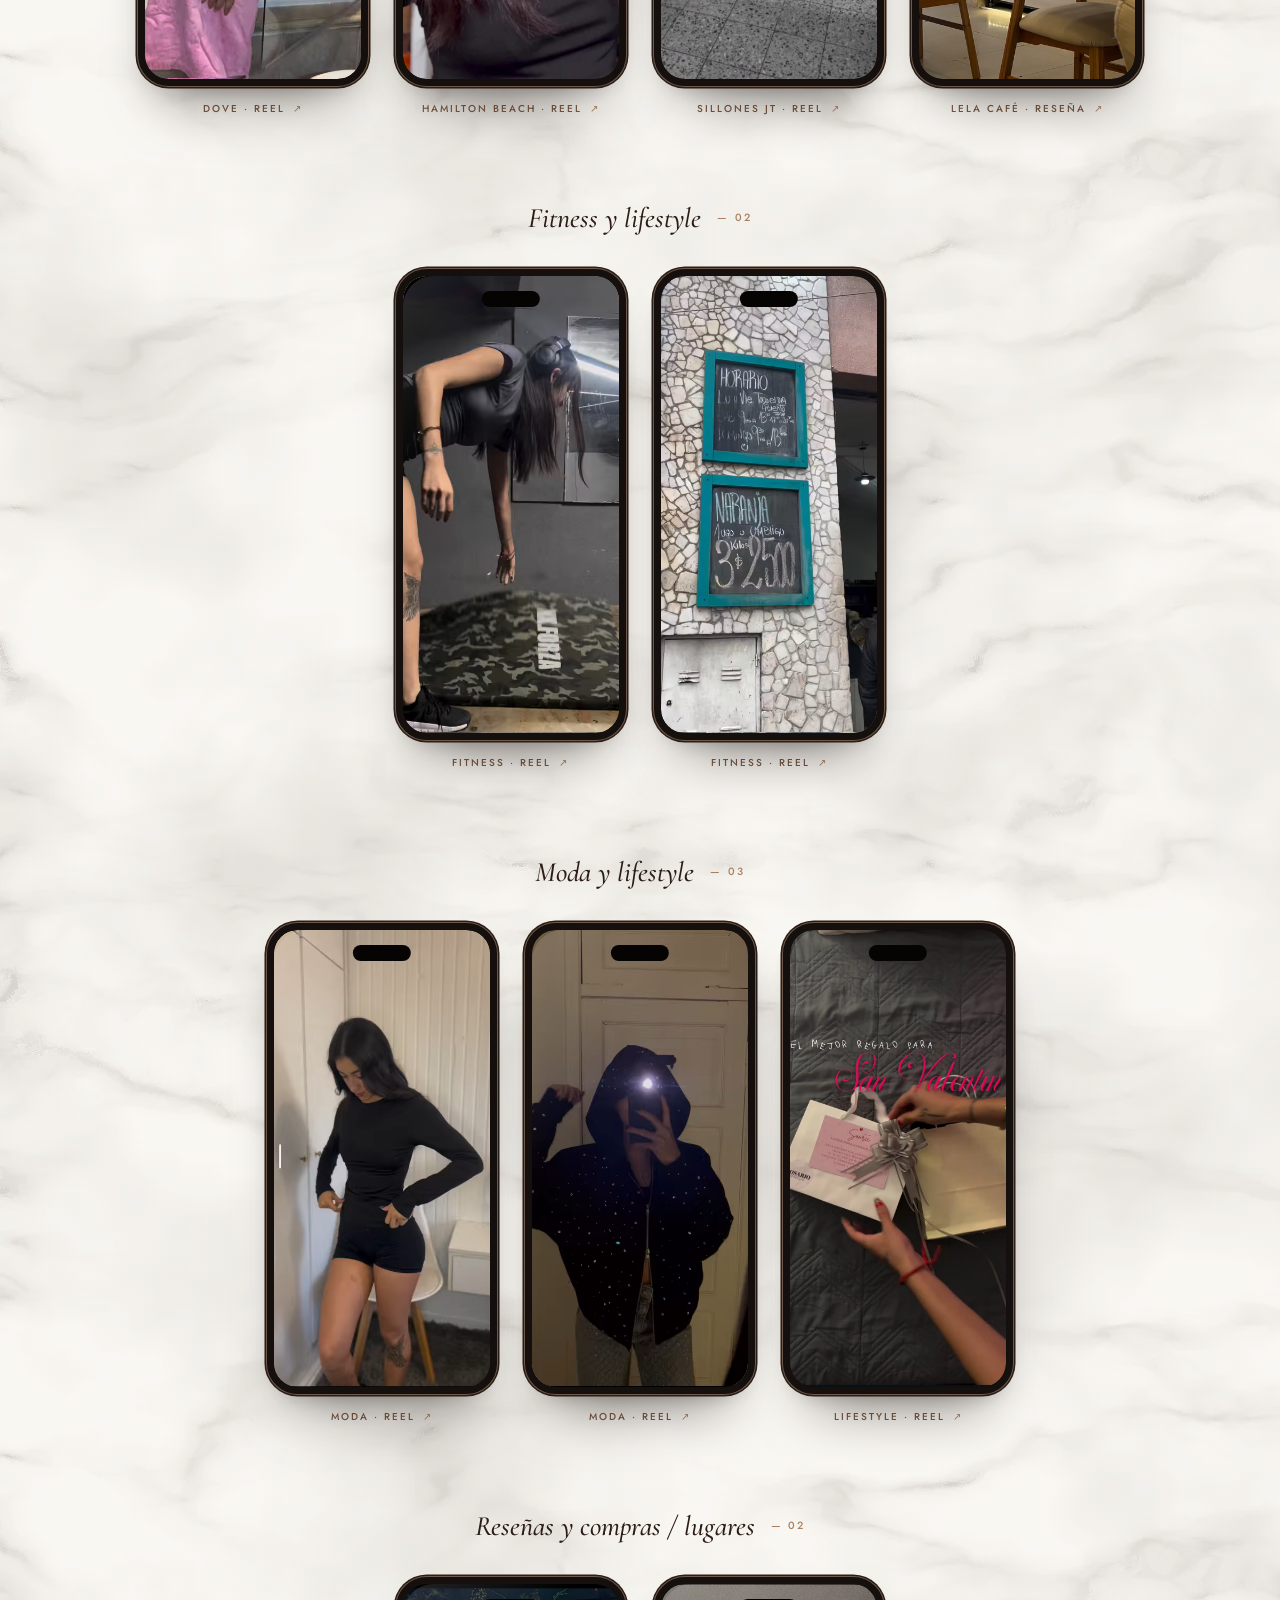
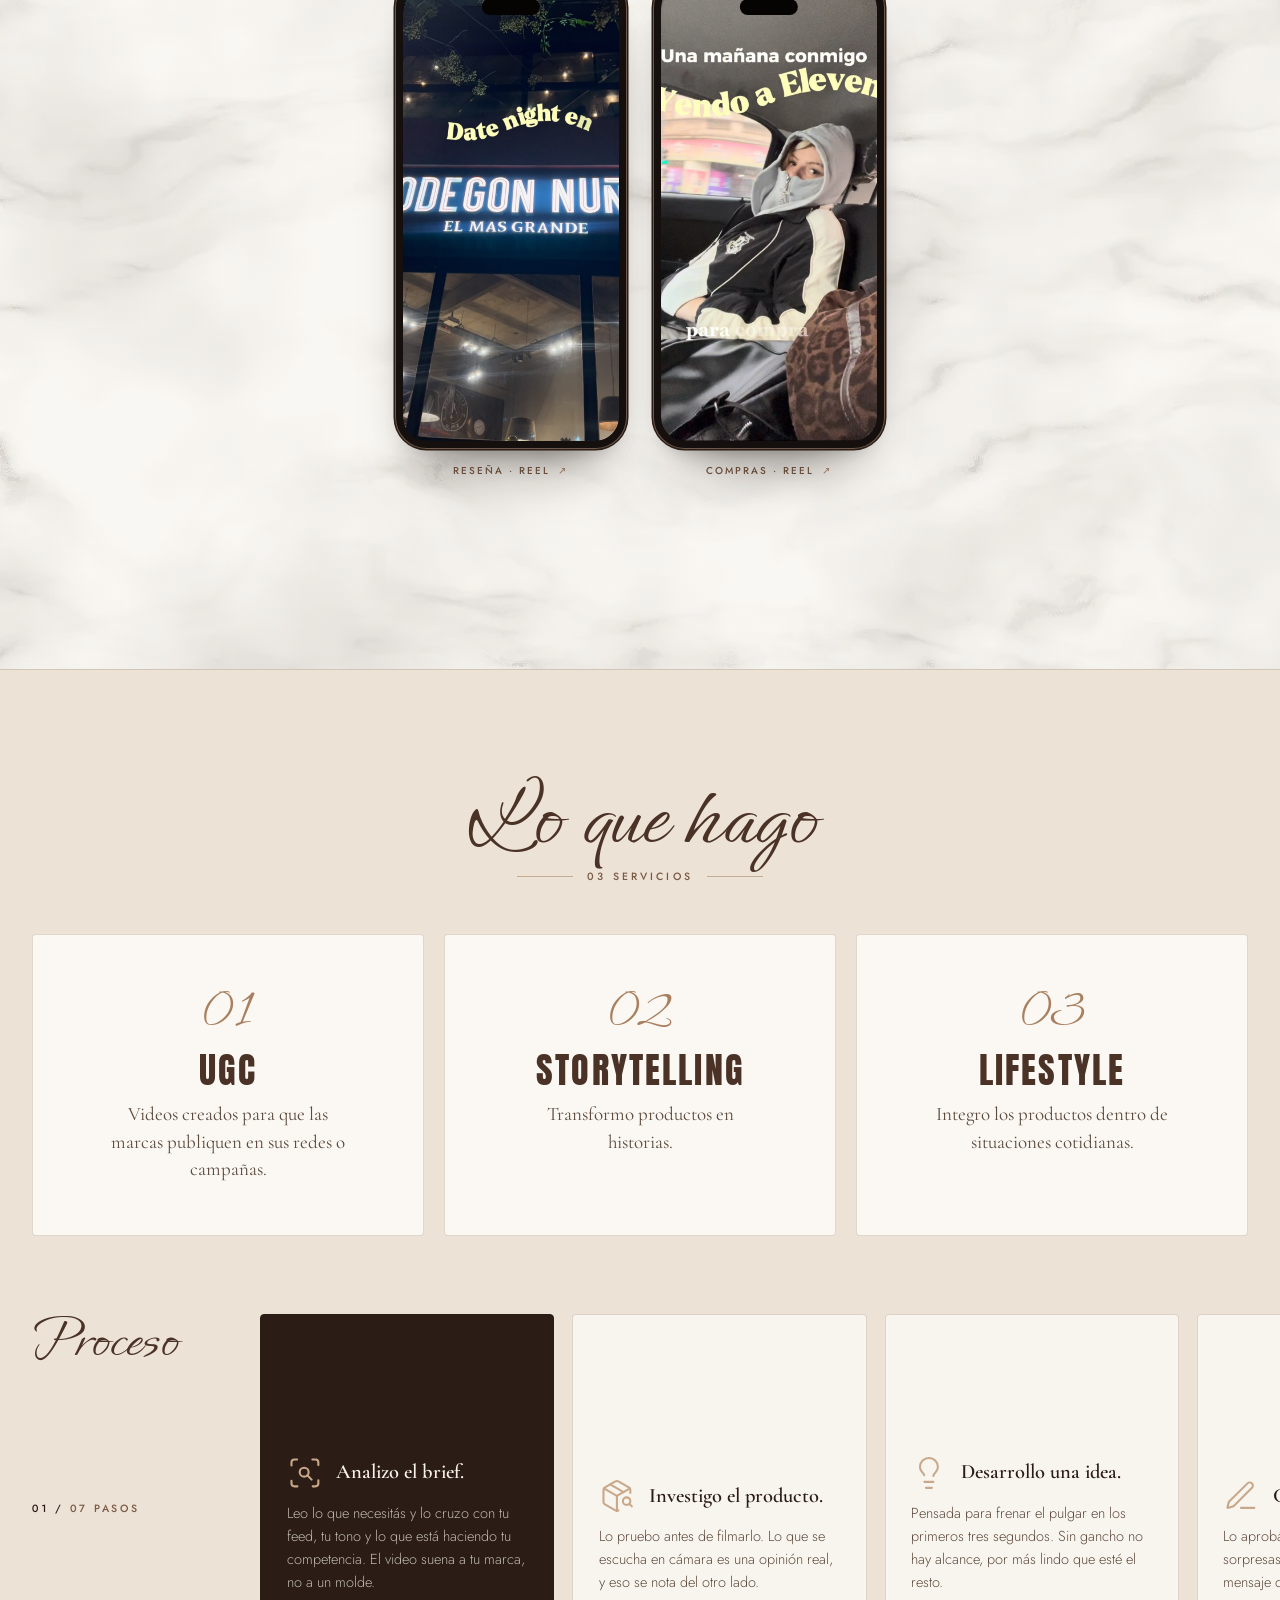
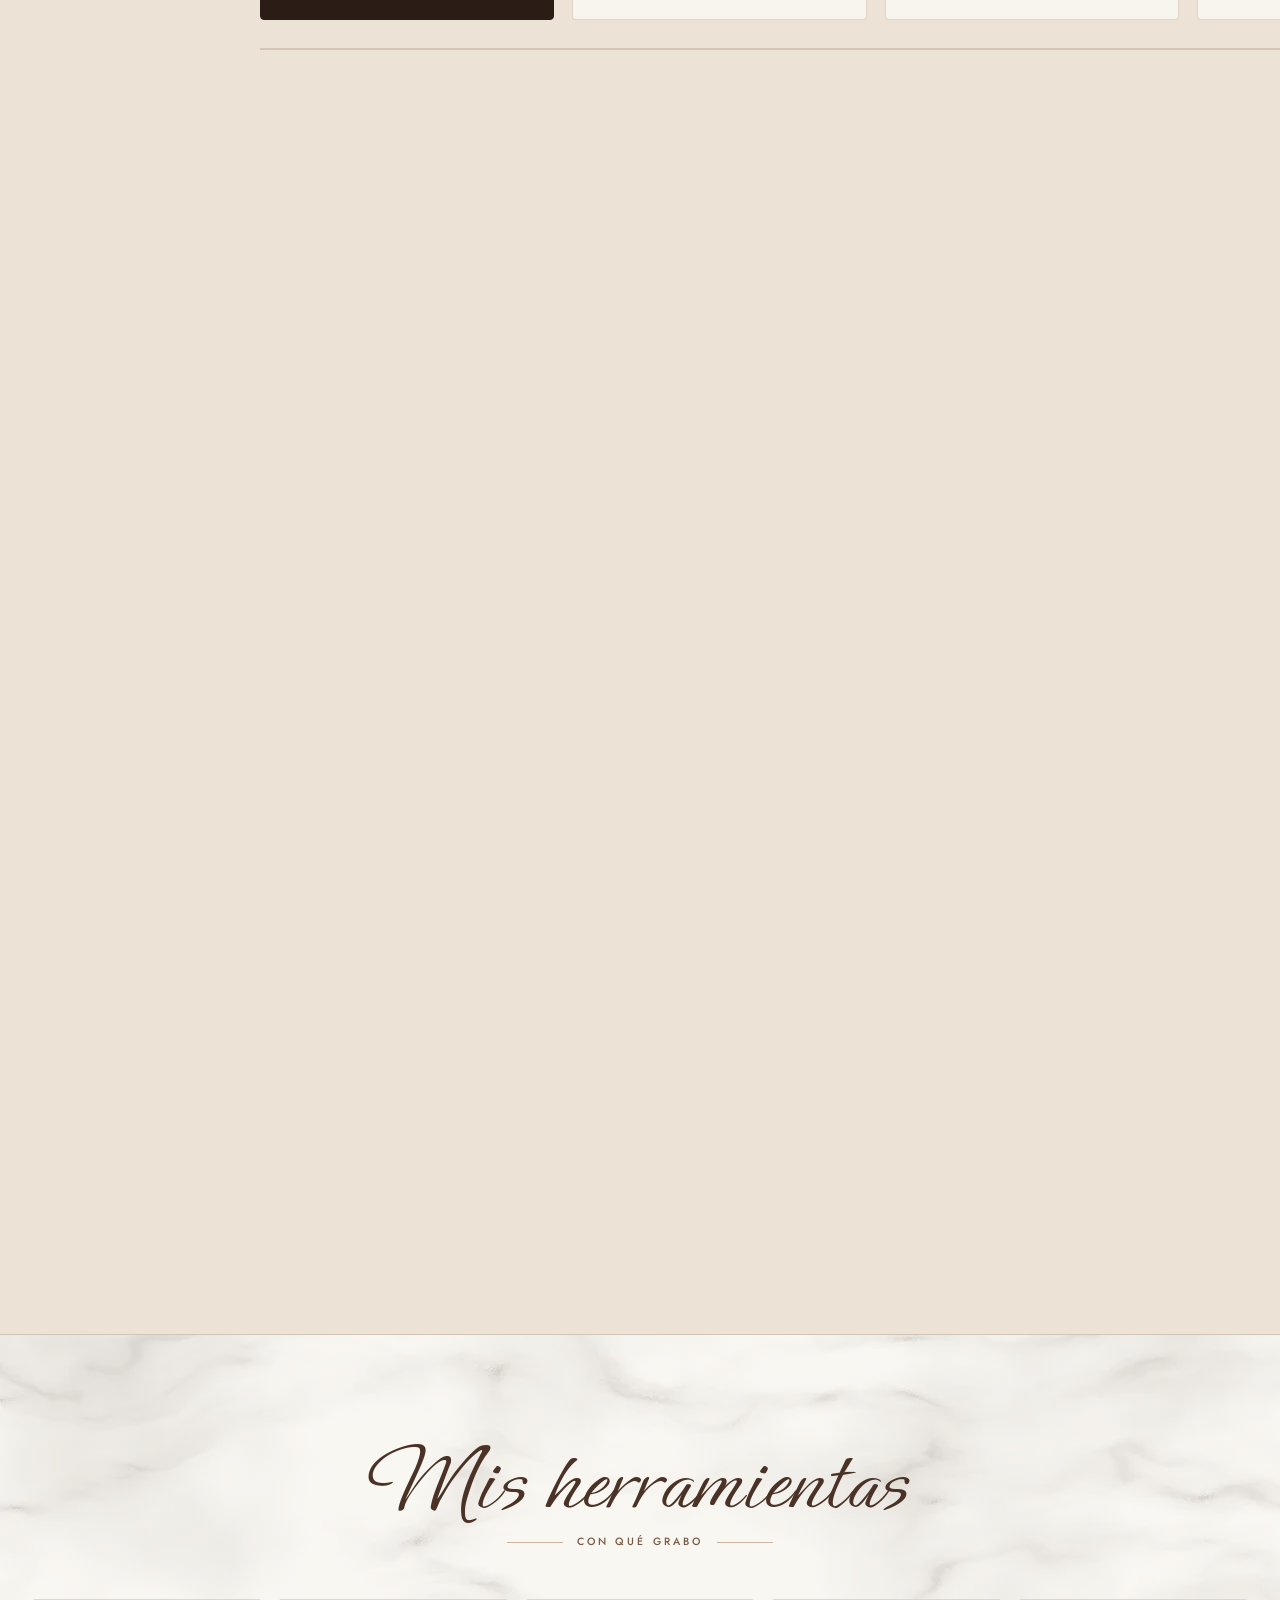
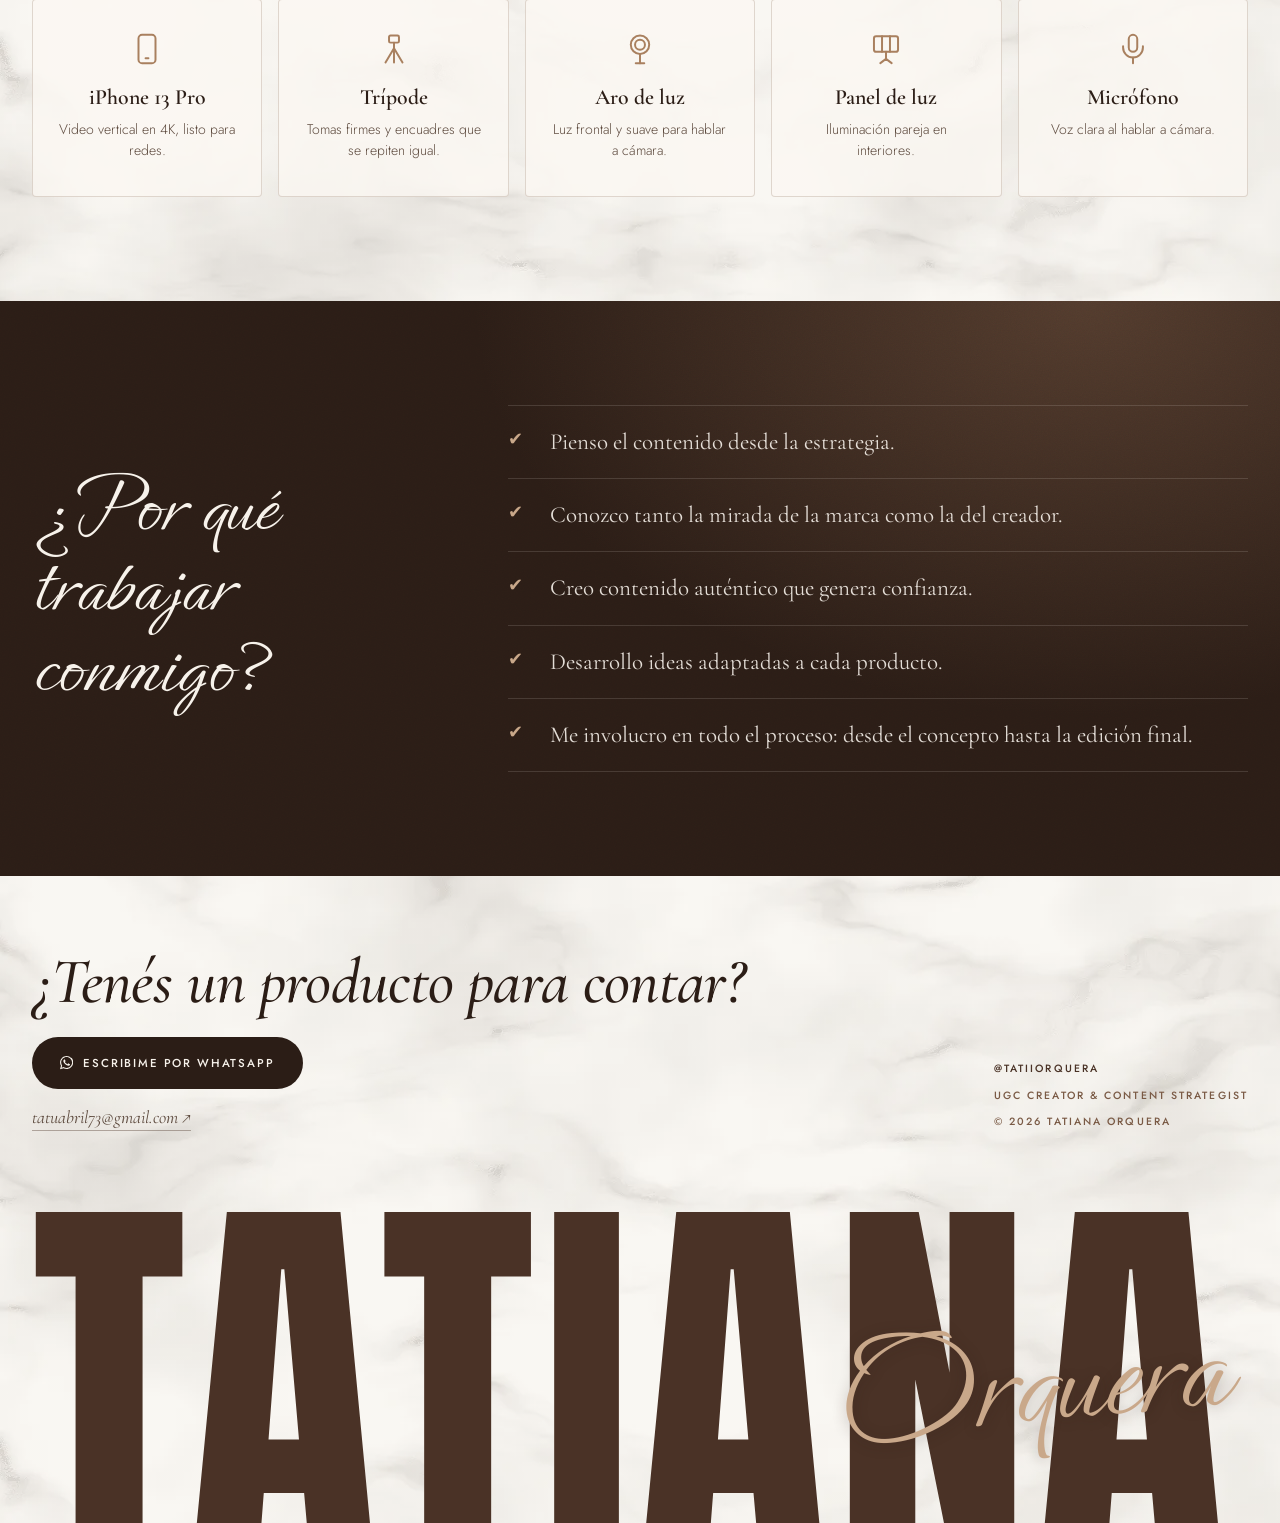
==== commit b8efd0bb: "Pasar la estética "UGC media kit" a la home Agus eligió A) en t_162ee374: la versión que se veía en " ====
--- a/index.html
+++ b/index.html
@@ -18,46 +18,13 @@
 <link rel="preconnect" href="https://fonts.googleapis.com">
 <link rel="preconnect" href="https://fonts.gstatic.com" crossorigin>
 <link href="https://fonts.googleapis.com/css2?family=Anton&family=Cormorant+Garamond:ital,wght@0,400;0,500;0,600;1,400;1,500&family=Ephesis&family=Jost:wght@300;400;500&display=swap" rel="stylesheet">
-<link rel="stylesheet" href="styles.css?v=10">
+<link rel="stylesheet" href="styles.css?v=13">
 <!-- Estética "media kit" (t_162ee374): mármol, marrones y script. Capa
      aparte encima de styles.css, que sigue siendo la base. -->
-<link rel="stylesheet" href="media-kit.css?v=1">
+<link rel="stylesheet" href="media-kit.css?v=13">
 <link rel="icon" href="data:image/svg+xml,%3Csvg xmlns='http://www.w3.org/2000/svg' viewBox='0 0 400 400'%3E%3Crect width='400' height='400' fill='%23f1f0ee'/%3E%3Ctext x='200' y='228' text-anchor='middle' font-family='Helvetica,Arial,sans-serif' font-size='112' font-weight='700' fill='%23111111'%3ETO%3C/text%3E%3C/svg%3E">
 </head>
 <body>
-
-<!-- ================= NAV ================= -->
-<div class="nav">
-  <div class="nav__bar">
-    <a class="nav__logo" href="#top">Tati <span>Orquera</span></a>
-
-    <nav class="nav__links" aria-label="Navegación principal">
-      <a href="#sobre">Sobre mí</a>
-      <a href="#resultados">Resultados</a>
-      <a href="#portfolio">Portfolio</a>
-      <a href="#servicios">Lo que hago</a>
-      <a href="#proceso">Proceso</a>
-    </nav>
-
-    <!-- Los 4 CTAs de contacto van a WhatsApp. El numero y el texto prellenado
-         estan escritos en cada href: para cambiarlos, buscar "wa.me" en este
-         archivo (nav, panel mobile, hero y footer). -->
-    <a class="nav__cta" href="https://wa.me/5491126948688?text=Hola%20Tati!%20Vi%20tu%20portfolio%20y%20quiero%20contarte%20sobre%20mi%20marca." target="_blank" rel="noopener"><svg class="ico-wa" viewBox="0 0 24 24" aria-hidden="true" focusable="false"><path d="M17.472 14.382c-.297-.149-1.758-.867-2.03-.967-.273-.099-.471-.148-.67.15-.197.297-.767.966-.94 1.164-.173.199-.347.223-.644.075-.297-.15-1.255-.463-2.39-1.475-.883-.788-1.48-1.761-1.653-2.059-.173-.297-.018-.458.13-.606.134-.133.298-.347.446-.52.149-.174.198-.298.298-.497.099-.198.05-.371-.025-.52-.075-.149-.669-1.612-.916-2.207-.242-.579-.487-.5-.669-.51-.173-.008-.371-.01-.57-.01-.198 0-.52.074-.792.372-.272.297-1.04 1.016-1.04 2.479 0 1.462 1.065 2.875 1.213 3.074.149.198 2.096 3.2 5.077 4.487.709.306 1.262.489 1.694.625.712.227 1.36.195 1.871.118.571-.085 1.758-.719 2.006-1.413.248-.694.248-1.289.173-1.413-.074-.124-.272-.198-.57-.347m-5.421 7.403h-.004a9.87 9.87 0 0 1-5.031-1.378l-.361-.214-3.741.982.998-3.648-.235-.374a9.86 9.86 0 0 1-1.51-5.26c.001-5.45 4.436-9.884 9.888-9.884 2.64 0 5.122 1.03 6.988 2.898a9.825 9.825 0 0 1 2.893 6.994c-.003 5.45-4.437 9.884-9.885 9.884m8.413-18.297A11.815 11.815 0 0 0 12.05 0C5.495 0 .16 5.335.157 11.892c0 2.096.547 4.142 1.588 5.945L.057 24l6.305-1.654a11.882 11.882 0 0 0 5.683 1.448h.005c6.554 0 11.89-5.335 11.893-11.893A11.821 11.821 0 0 0 20.885 3.4"/></svg>Trabajemos juntos</a>
-
-    <button class="nav__burger" type="button" aria-label="Menú" aria-expanded="false" aria-controls="nav-panel">
-      <span></span><span></span><span></span>
-    </button>
-  </div>
-
-  <div class="nav__panel" id="nav-panel" hidden>
-    <a href="#sobre">Sobre mí</a>
-    <a href="#resultados">Resultados</a>
-    <a href="#portfolio">Portfolio</a>
-    <a href="#servicios">Lo que hago</a>
-    <a href="#proceso">Proceso</a>
-    <a class="nav__panel-cta" href="https://wa.me/5491126948688?text=Hola%20Tati!%20Vi%20tu%20portfolio%20y%20quiero%20contarte%20sobre%20mi%20marca." target="_blank" rel="noopener"><svg class="ico-wa" viewBox="0 0 24 24" aria-hidden="true" focusable="false"><path d="M17.472 14.382c-.297-.149-1.758-.867-2.03-.967-.273-.099-.471-.148-.67.15-.197.297-.767.966-.94 1.164-.173.199-.347.223-.644.075-.297-.15-1.255-.463-2.39-1.475-.883-.788-1.48-1.761-1.653-2.059-.173-.297-.018-.458.13-.606.134-.133.298-.347.446-.52.149-.174.198-.298.298-.497.099-.198.05-.371-.025-.52-.075-.149-.669-1.612-.916-2.207-.242-.579-.487-.5-.669-.51-.173-.008-.371-.01-.57-.01-.198 0-.52.074-.792.372-.272.297-1.04 1.016-1.04 2.479 0 1.462 1.065 2.875 1.213 3.074.149.198 2.096 3.2 5.077 4.487.709.306 1.262.489 1.694.625.712.227 1.36.195 1.871.118.571-.085 1.758-.719 2.006-1.413.248-.694.248-1.289.173-1.413-.074-.124-.272-.198-.57-.347m-5.421 7.403h-.004a9.87 9.87 0 0 1-5.031-1.378l-.361-.214-3.741.982.998-3.648-.235-.374a9.86 9.86 0 0 1-1.51-5.26c.001-5.45 4.436-9.884 9.888-9.884 2.64 0 5.122 1.03 6.988 2.898a9.825 9.825 0 0 1 2.893 6.994c-.003 5.45-4.437 9.884-9.885 9.884m8.413-18.297A11.815 11.815 0 0 0 12.05 0C5.495 0 .16 5.335.157 11.892c0 2.096.547 4.142 1.588 5.945L.057 24l6.305-1.654a11.882 11.882 0 0 0 5.683 1.448h.005c6.554 0 11.89-5.335 11.893-11.893A11.821 11.821 0 0 0 20.885 3.4"/></svg>Trabajemos juntos</a>
-  </div>
-</div>
 
 <!-- ================= HERO =================
      Estructura de la plantilla Kommakomma (maqueta A de t_5225a700): tres
@@ -399,7 +366,7 @@
        (Idea / Guion / Grabación / Edición / Entrega) era un subconjunto exacto
        de estos 7 pasos: le faltaban el 01 y el 02, justo los que separan a una
        creadora de una editora de video. Sale del .wrap para poder sangrar hasta
-       el borde derecho; el id se conserva para que el link del nav siga yendo
+       el borde derecho; el id se conserva para que los links a #proceso sigan yendo
        a algun lado.
 
        Track horizontal: el JS mide el ancho del riel, estira el contenedor esa
@@ -606,6 +573,6 @@
   <p class="footer__big" aria-hidden="true">Tatiana <span>Orquera</span></p>
 </footer>
 
-<script src="main.js?v=10"></script>
+<script src="main.js?v=13"></script>
 </body>
 </html>
--- a/styles.css
+++ b/styles.css
@@ -37,8 +37,6 @@
      En desktop manda el CTA (44px); en mobile, la hamburguesa (46px).
      El hero se sube exactamente esto, así arranca pegado al borde superior
      y la barra flota encima sin dejar una franja blanca. */
-  --nav-control-h: 44px;
-  --nav-h: calc(12px + 10px + var(--nav-control-h) + 10px + 2px);
 }
 
 *, *::before, *::after { box-sizing: border-box; }
@@ -75,7 +73,6 @@
 
 /* Display type shares one recipe: Archivo at 125% width, tight tracking. */
 .hero__title,
-.nav__logo,
 .sobre__hi,
 .sec-head__title,
 .why__title,
@@ -85,72 +82,8 @@
   font-stretch: 125%;
 }
 
-/* ==========================================================================
-   NAV
-   ========================================================================== */
-
-.nav {
-  position: sticky;
-  top: 0;
-  z-index: 40;
-  padding: 12px clamp(16px, 4vw, 32px) 0;
-}
-
-.nav__bar {
-  max-width: var(--wrap);
-  margin: 0 auto;
-  display: flex;
-  align-items: center;
-  justify-content: space-between;
-  gap: 16px;
-  padding: 10px 10px 10px clamp(16px, 3vw, 22px);
-  border-radius: 999px;
-  border: 1px solid rgba(255, 255, 255, .55);
-  background: linear-gradient(180deg, rgba(255, 255, 255, .66) 0%, rgba(255, 255, 255, .34) 100%);
-  backdrop-filter: blur(22px) saturate(185%);
-  -webkit-backdrop-filter: blur(22px) saturate(185%);
-  box-shadow:
-    0 10px 34px -12px rgba(17, 17, 17, .22),
-    inset 0 1px 0 rgba(255, 255, 255, .85),
-    inset 0 -1px 0 rgba(255, 255, 255, .35);
-}
-
-.nav__logo {
-  font-size: clamp(15px, 2.4vw, 19px);
-  line-height: 1;
-  letter-spacing: -.01em;
-  white-space: nowrap;
-}
-
-.nav__links {
-  display: flex;
-  align-items: center;
-  gap: clamp(14px, 2vw, 26px);
-  font: 400 13px/1 var(--sans);
-  color: var(--grey-5);
-}
-
-.nav__links a {
-  color: var(--grey-5);
-  padding: 6px 0;
-}
-
-.nav__cta {
-  display: inline-flex;
-  align-items: center;
-  gap: 9px;
-  min-height: 44px;
-  padding: 0 22px;
-  background: var(--ink);
-  color: #fff;
-  border-radius: 999px;
-  font: 500 13px/1 var(--sans);
-  white-space: nowrap;
-  transition: background .18s ease;
-}
-
-.nav__cta:hover { background: #3a3a3a; color: #fff; }
-
+/* Ícono de WhatsApp de los botones (hero y pie): del tamaño y el color del
+   texto. Vivía con la barra de arriba, que en /nueva/ no está. */
 .ico-wa {
   width: 1.15em;
   height: 1.15em;
@@ -158,80 +91,6 @@
   fill: currentColor;
 }
 
-.nav__burger {
-  display: none;
-  flex-direction: column;
-  justify-content: center;
-  gap: 5px;
-  width: 46px;
-  height: 46px;
-  padding: 0 12px;
-  border: none;
-  border-radius: 999px;
-  background: var(--ink);
-  cursor: pointer;
-}
-
-.nav__burger span {
-  display: block;
-  height: 1.5px;
-  background: #fff;
-  border-radius: 2px;
-}
-
-.nav__panel {
-  max-width: var(--wrap);
-  margin: 10px auto 0;
-  padding: 14px;
-  border-radius: 26px;
-  border: 1px solid rgba(255, 255, 255, .55);
-  background: linear-gradient(180deg, rgba(255, 255, 255, .86), rgba(255, 255, 255, .68));
-  backdrop-filter: blur(22px) saturate(185%);
-  -webkit-backdrop-filter: blur(22px) saturate(185%);
-  box-shadow: 0 18px 44px -18px rgba(17, 17, 17, .3);
-  display: flex;
-  flex-direction: column;
-  gap: 4px;
-}
-
-.nav__panel[hidden] { display: none; }
-
-.nav__panel a {
-  display: flex;
-  align-items: center;
-  min-height: 48px;
-  padding: 0 14px;
-  border-radius: 16px;
-  font: 500 16px/1 var(--sans);
-  color: var(--ink);
-}
-
-.nav__panel a:active { background: rgba(17, 17, 17, .06); }
-
-.nav__panel .nav__panel-cta {
-  gap: 9px;
-  justify-content: center;
-  min-height: 50px;
-  margin-top: 6px;
-  border-radius: 999px;
-  background: var(--ink);
-  color: #fff;
-  font-size: 15px;
-}
-
-/* Prototype swaps desktop/mobile nav at matchMedia("(max-width: 860px)"). */
-@media (max-width: 860px) {
-  :root { --nav-control-h: 46px; }
-
-  .nav__links,
-  .nav__cta { display: none; }
-  .nav__burger { display: flex; }
-}
-
-@media (min-width: 861px) {
-  .nav__panel { display: none; }
-}
-
 /* ==========================================================================
    HERO
    ========================================================================== */
@@ -242,8 +101,7 @@
   display: flex;
   align-items: flex-end;
   min-height: min(100vh, 900px);
-  margin-top: calc(var(--nav-h) * -1);
-  padding: calc(var(--nav-h) + clamp(28px, 5vw, 56px)) var(--gutter) clamp(20px, 3vw, 28px);
+  padding: clamp(28px, 5vw, 56px) var(--gutter) clamp(20px, 3vw, 28px);
   background: var(--sand);
   color: var(--ink);
 }
--- a/media-kit.css
+++ b/media-kit.css
@@ -71,7 +71,6 @@
 
 /* Anton no tiene ancho variable ni otro peso: se anula la receta de Archivo. */
 .hero__title,
-.nav__logo,
 .sobre__hi,
 .sec-head__title,
 .why__title,
@@ -92,76 +91,6 @@
 .footer__meta {
   font-family: var(--sans);
   letter-spacing: .2em;
-  text-transform: uppercase;
-}
-
-/* ==========================================================================
-   NAV
-   ========================================================================== */
-
-.nav__bar {
-  border-color: rgba(255, 255, 255, .5);
-  background: linear-gradient(180deg, rgba(251, 248, 243, .82), rgba(247, 242, 235, .64));
-  box-shadow:
-    0 12px 36px -16px rgba(43, 29, 22, .45),
-    inset 0 1px 0 rgba(255, 255, 255, .9);
-}
-
-.nav__logo {
-  display: inline-flex;
-  align-items: baseline;
-  gap: .12em;
-  font: 400 clamp(19px, 2.4vw, 23px)/1 var(--display);
-  letter-spacing: .04em;
-  text-transform: uppercase;
-  color: var(--espresso);
-}
-
-.nav__logo span {
-  font: 400 1.25em/0 var(--script);
-  letter-spacing: 0;
-  text-transform: none;
-  color: var(--caramel);
-  transform: translateY(.08em);
-}
-
-.nav__links {
-  font: 500 11px/1 var(--sans);
-  letter-spacing: .2em;
-  text-transform: uppercase;
-}
-
-.nav__links a { color: var(--ink-soft); }
-.nav__links a:hover { color: var(--espresso); }
-
-.nav__cta,
-.nav__burger,
-.nav__panel .nav__panel-cta {
-  background: var(--espresso);
-  color: var(--cream);
-}
-
-.nav__cta {
-  font: 500 11.5px/1 var(--sans);
-  letter-spacing: .14em;
-  text-transform: uppercase;
-}
-
-.nav__cta:hover { background: var(--chocolate); color: var(--cream); }
-.nav__burger span { background: var(--cream); }
-
-.nav__panel {
-  background: linear-gradient(180deg, rgba(251, 248, 243, .94), rgba(247, 242, 235, .86));
-}
-
-.nav__panel a {
-  font: 400 22px/1 var(--serif);
-  color: var(--espresso);
-}
-
-.nav__panel .nav__panel-cta {
-  font: 500 12px/1 var(--sans);
-  letter-spacing: .16em;
   text-transform: uppercase;
 }
 
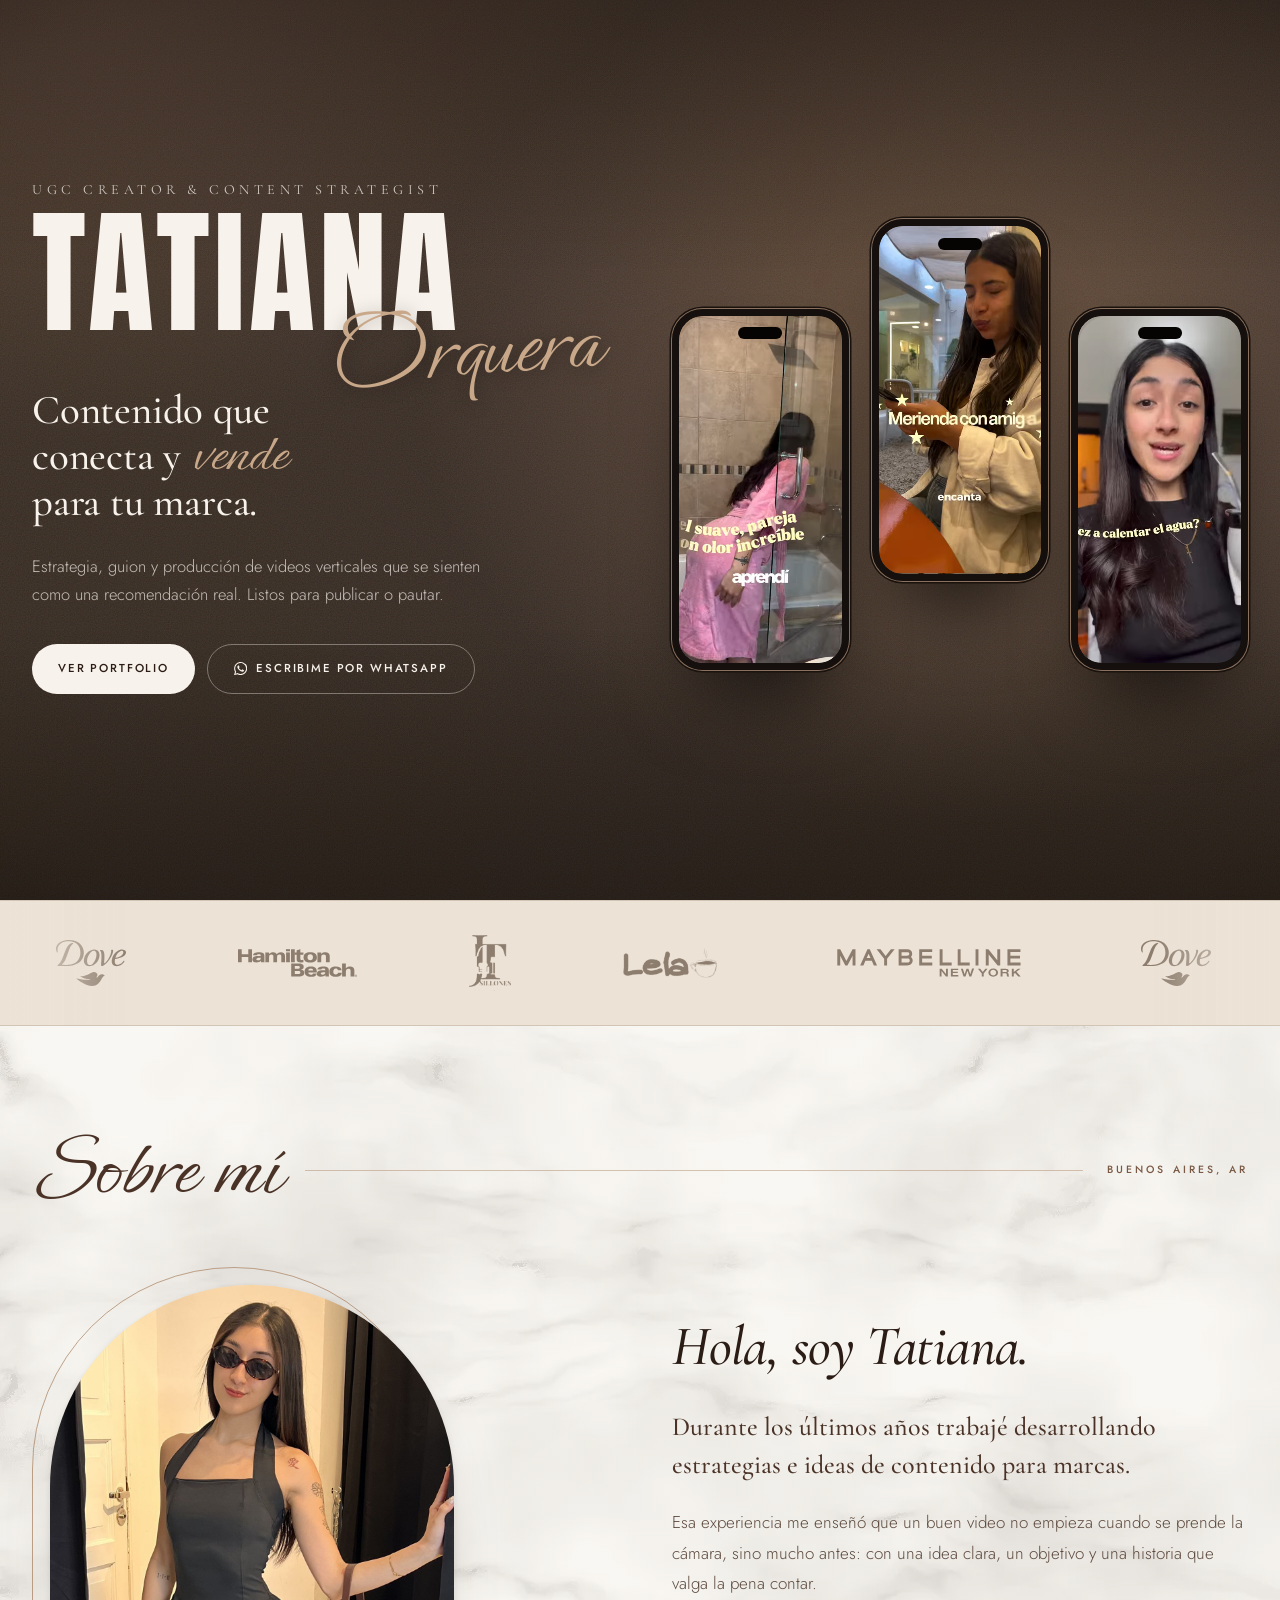
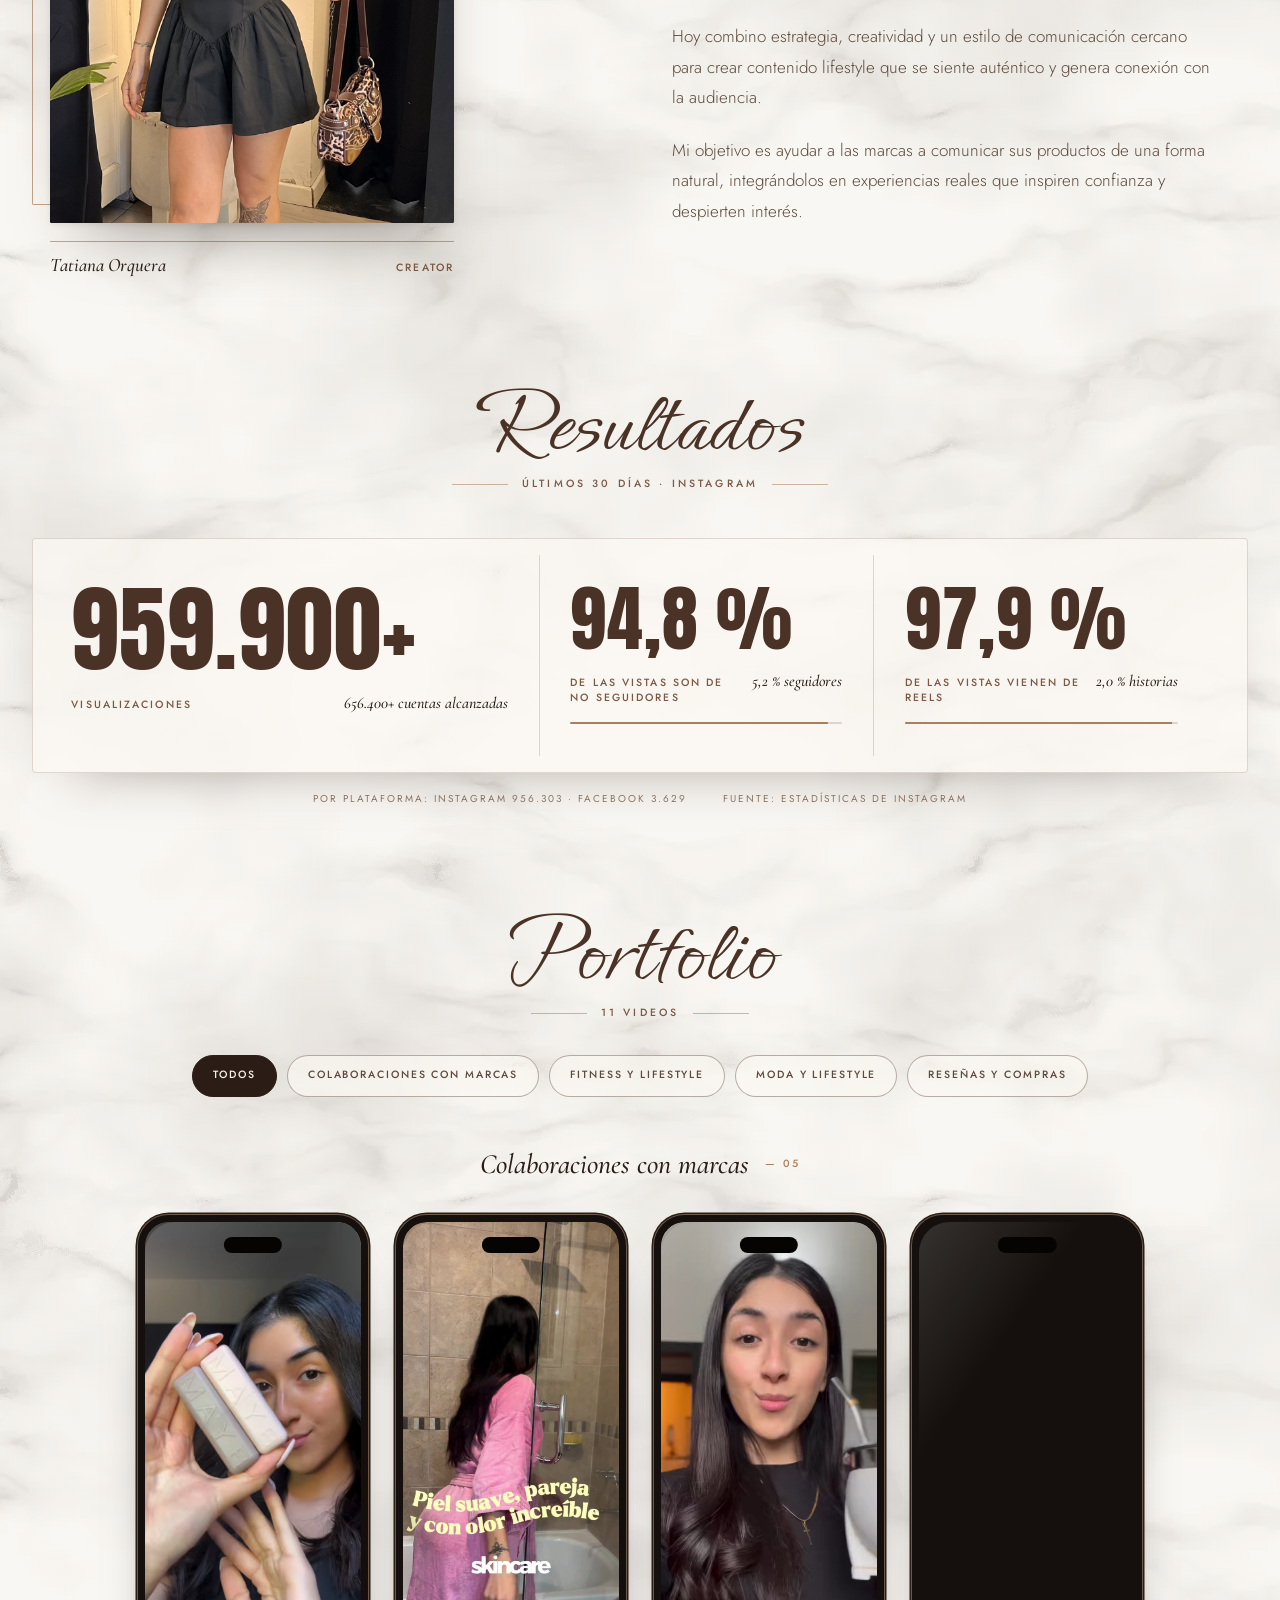
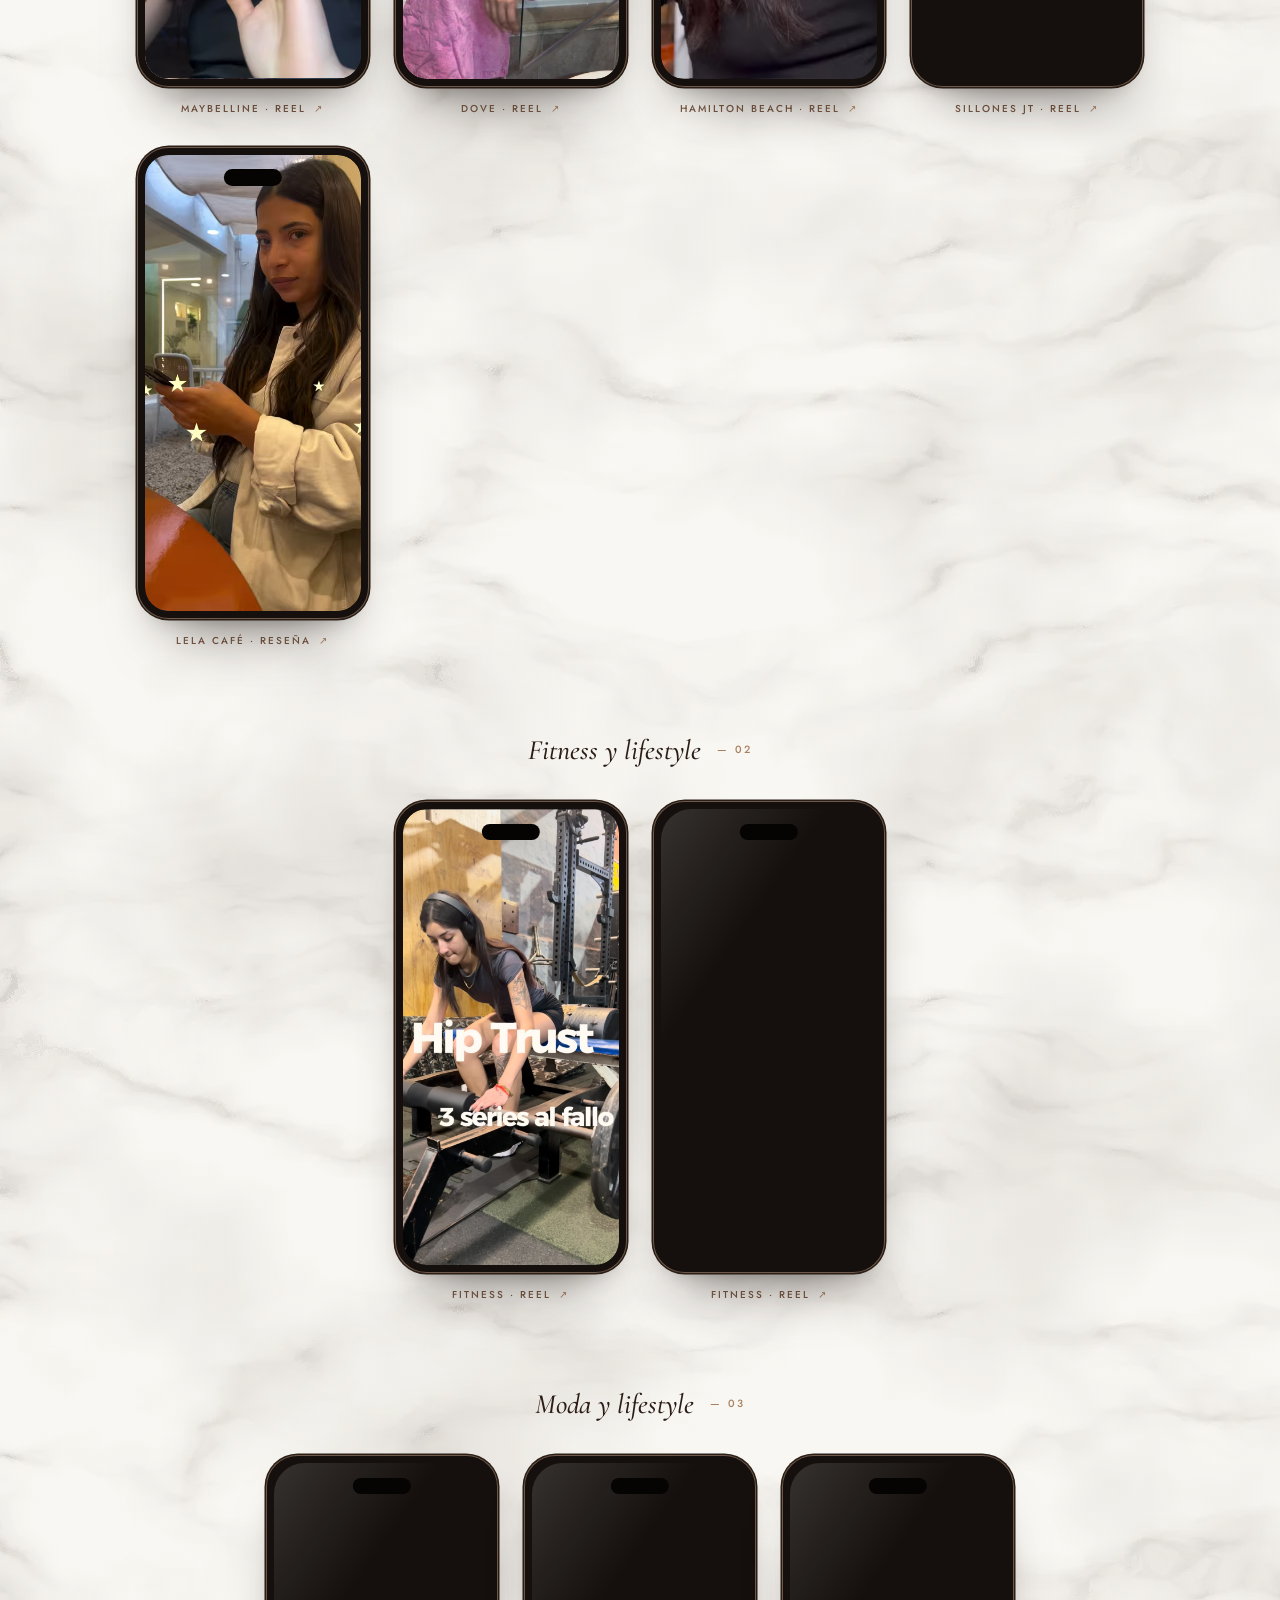
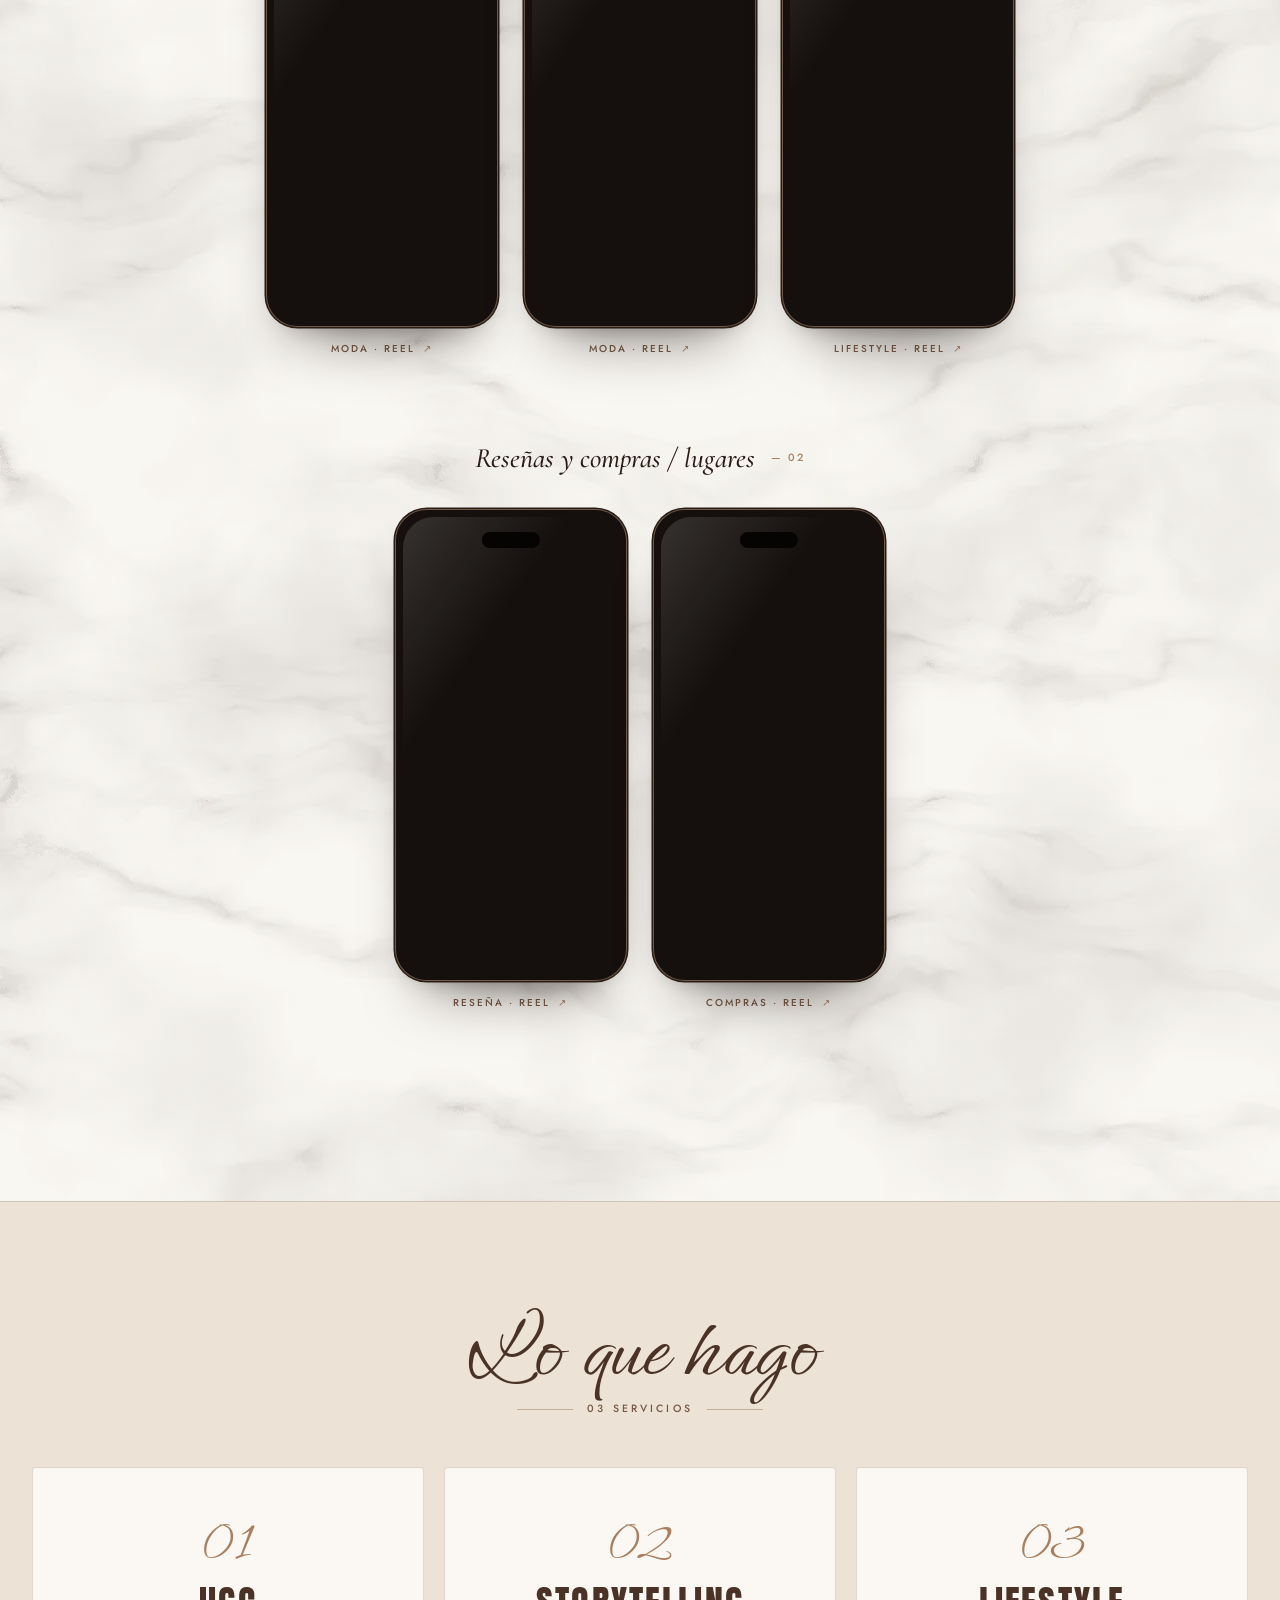
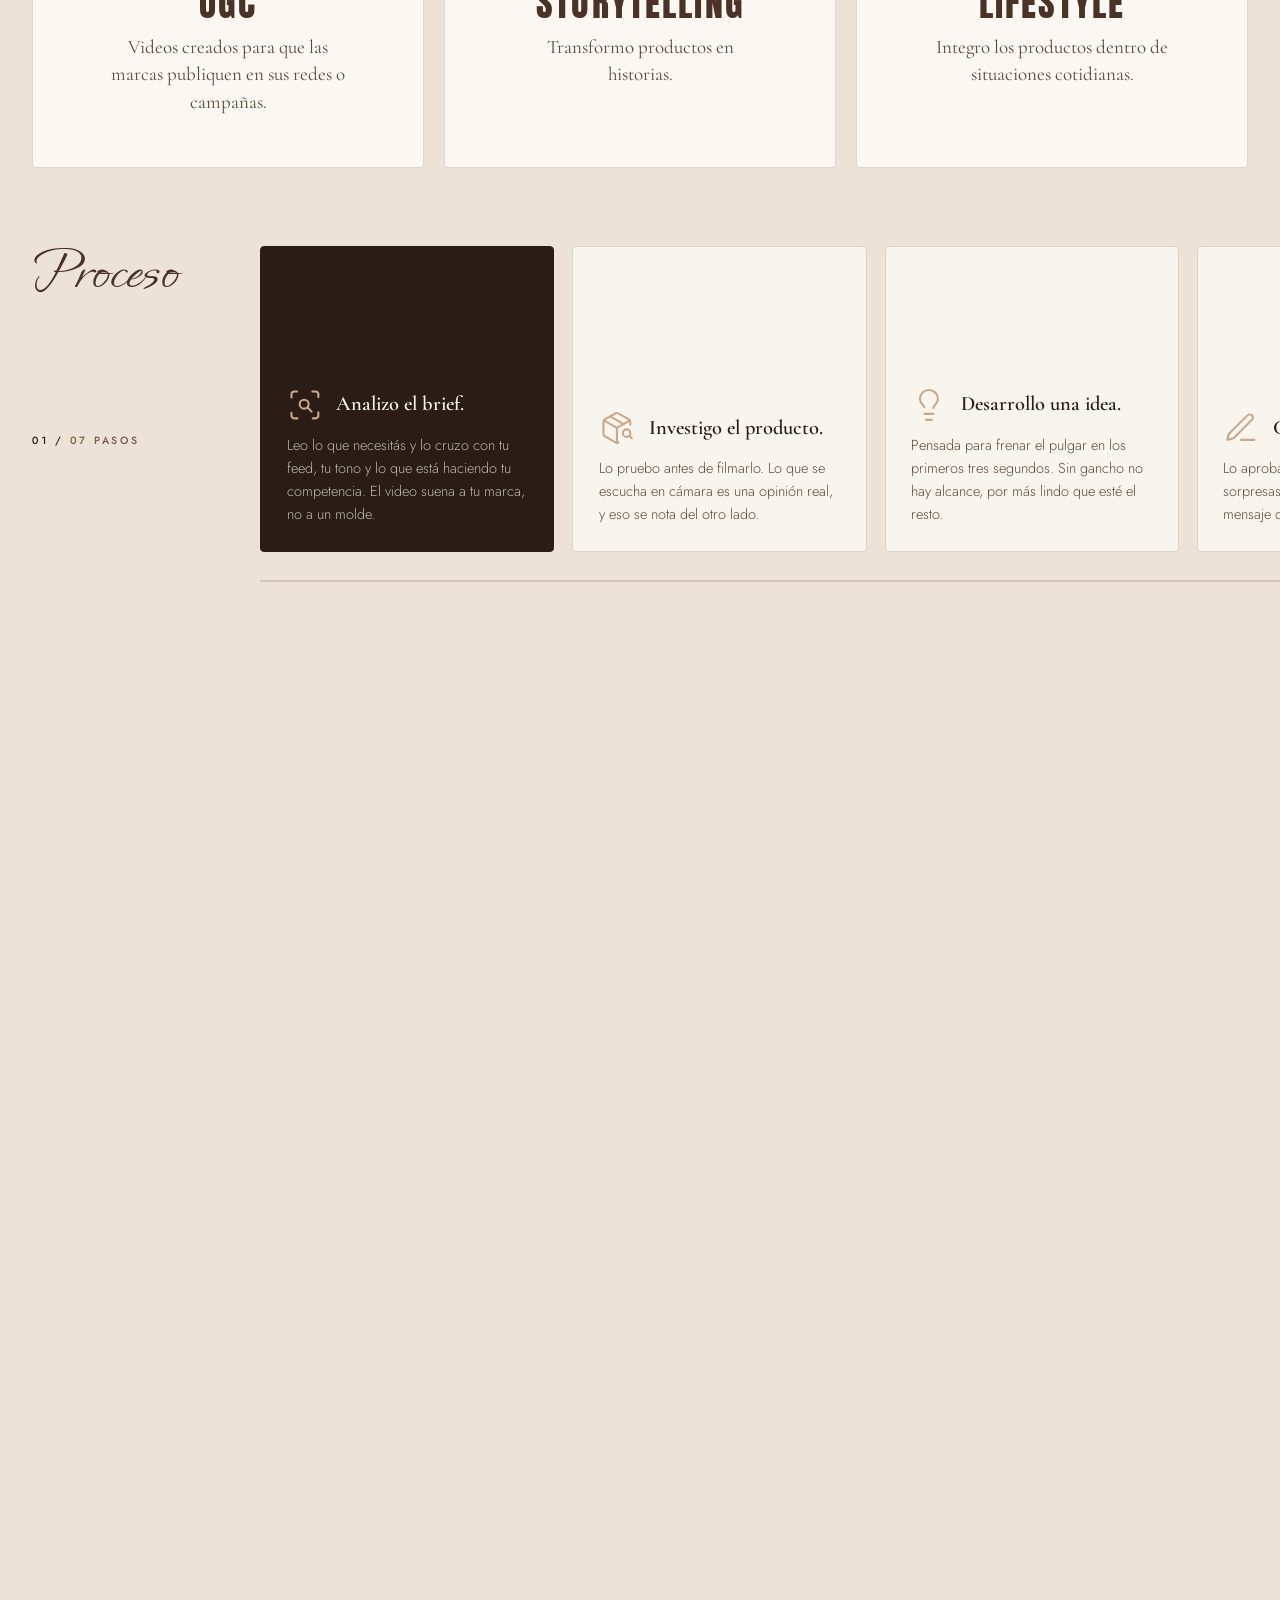
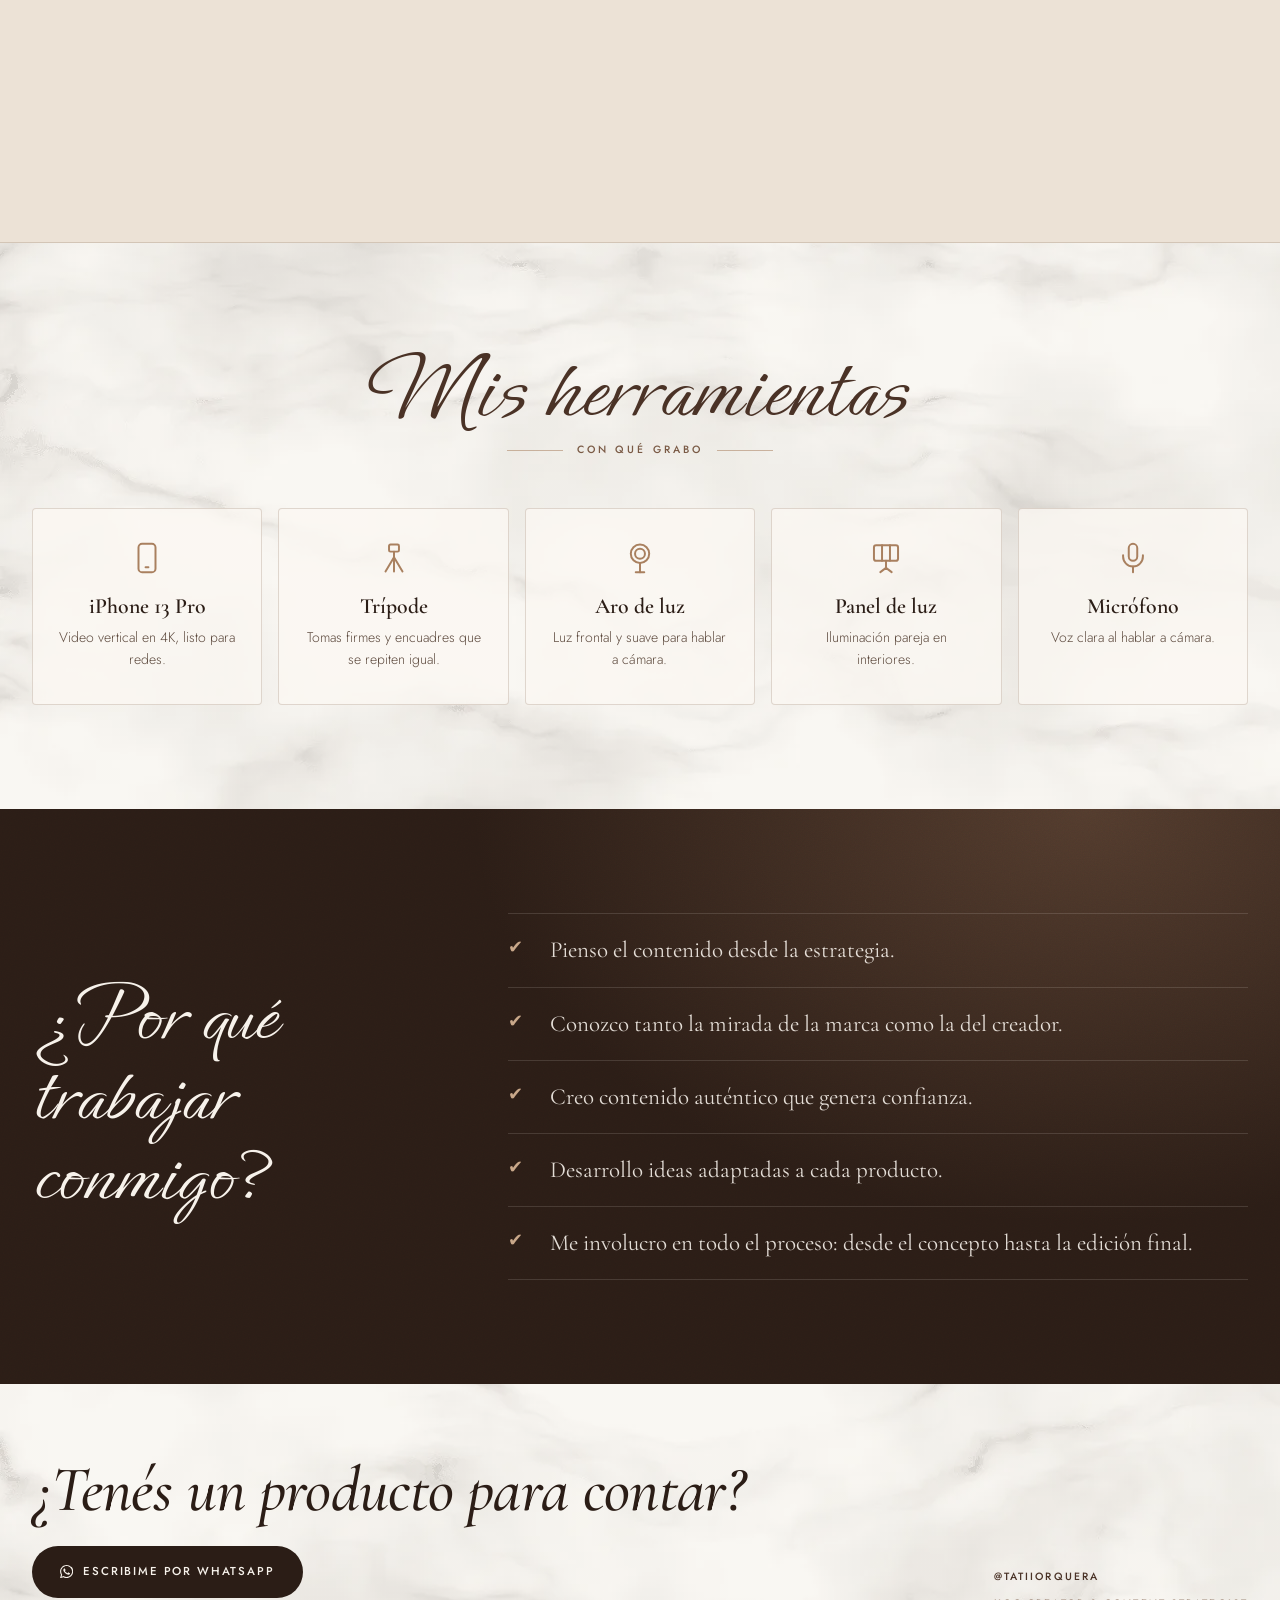
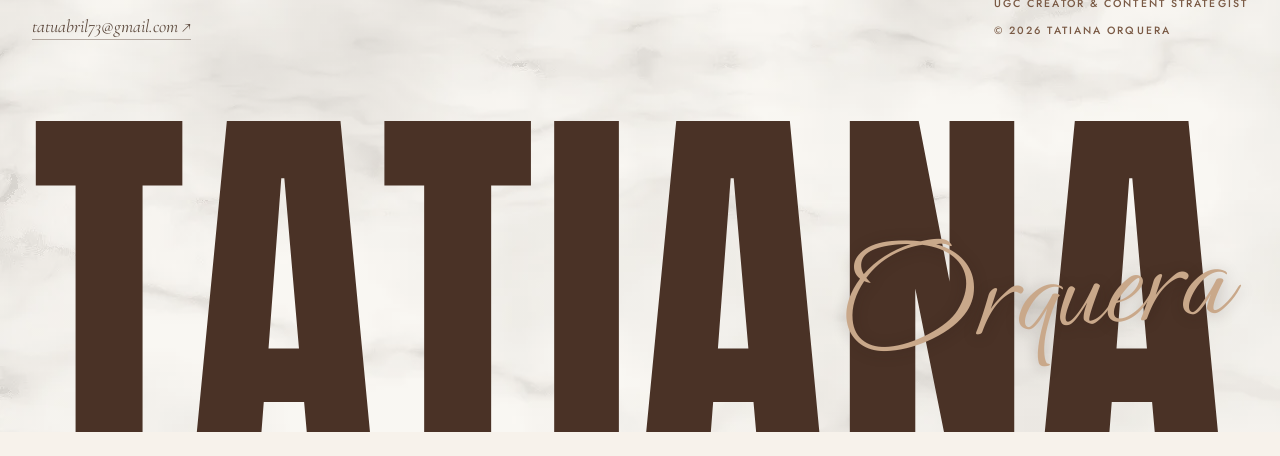
==== commit 17f4c8d6: "Sumar el reel de Maybelline (Serum Lipstick) a Colaboraciones con marcas Pedido de Agus. Va primero " ====
--- a/index.html
+++ b/index.html
@@ -189,9 +189,19 @@
     <div class="group" id="grp-marcas" data-cat="marcas">
       <div class="group__head">
         <h3>Colaboraciones con marcas</h3>
-        <span>04</span>
+        <span>05</span>
       </div>
       <div class="reels">
+        <a class="reel" href="https://www.instagram.com/p/DeKLBC1xUze/" target="_blank" rel="noopener">
+          <div class="reel__frame" data-placeholder="Portada del reel">
+            <img src="assets/reels/collab-maybelline.jpg" alt="Reel para Maybelline: los nuevos labiales Serum Lipstick" loading="lazy" decoding="async">
+            <video class="reel__video" muted loop playsinline preload="none" poster="assets/reels/collab-maybelline.jpg" aria-hidden="true" tabindex="-1">
+              <source src="assets/reels/video/collab-maybelline.mp4" type="video/mp4">
+              <source src="assets/reels/video/collab-maybelline.webm" type="video/webm">
+            </video>
+          </div>
+          <div class="reel__meta"><span>Maybelline · Reel</span><span class="reel__arrow">↗</span></div>
+        </a>
         <a class="reel" href="https://www.instagram.com/p/Dd2TcdOgCcC/" target="_blank" rel="noopener">
           <div class="reel__frame" data-placeholder="Portada del reel">
             <img src="assets/reels/collab-dove.jpg" alt="Reel para Dove: rutina de ducha con la línea Everything Shower" loading="lazy" decoding="async">
